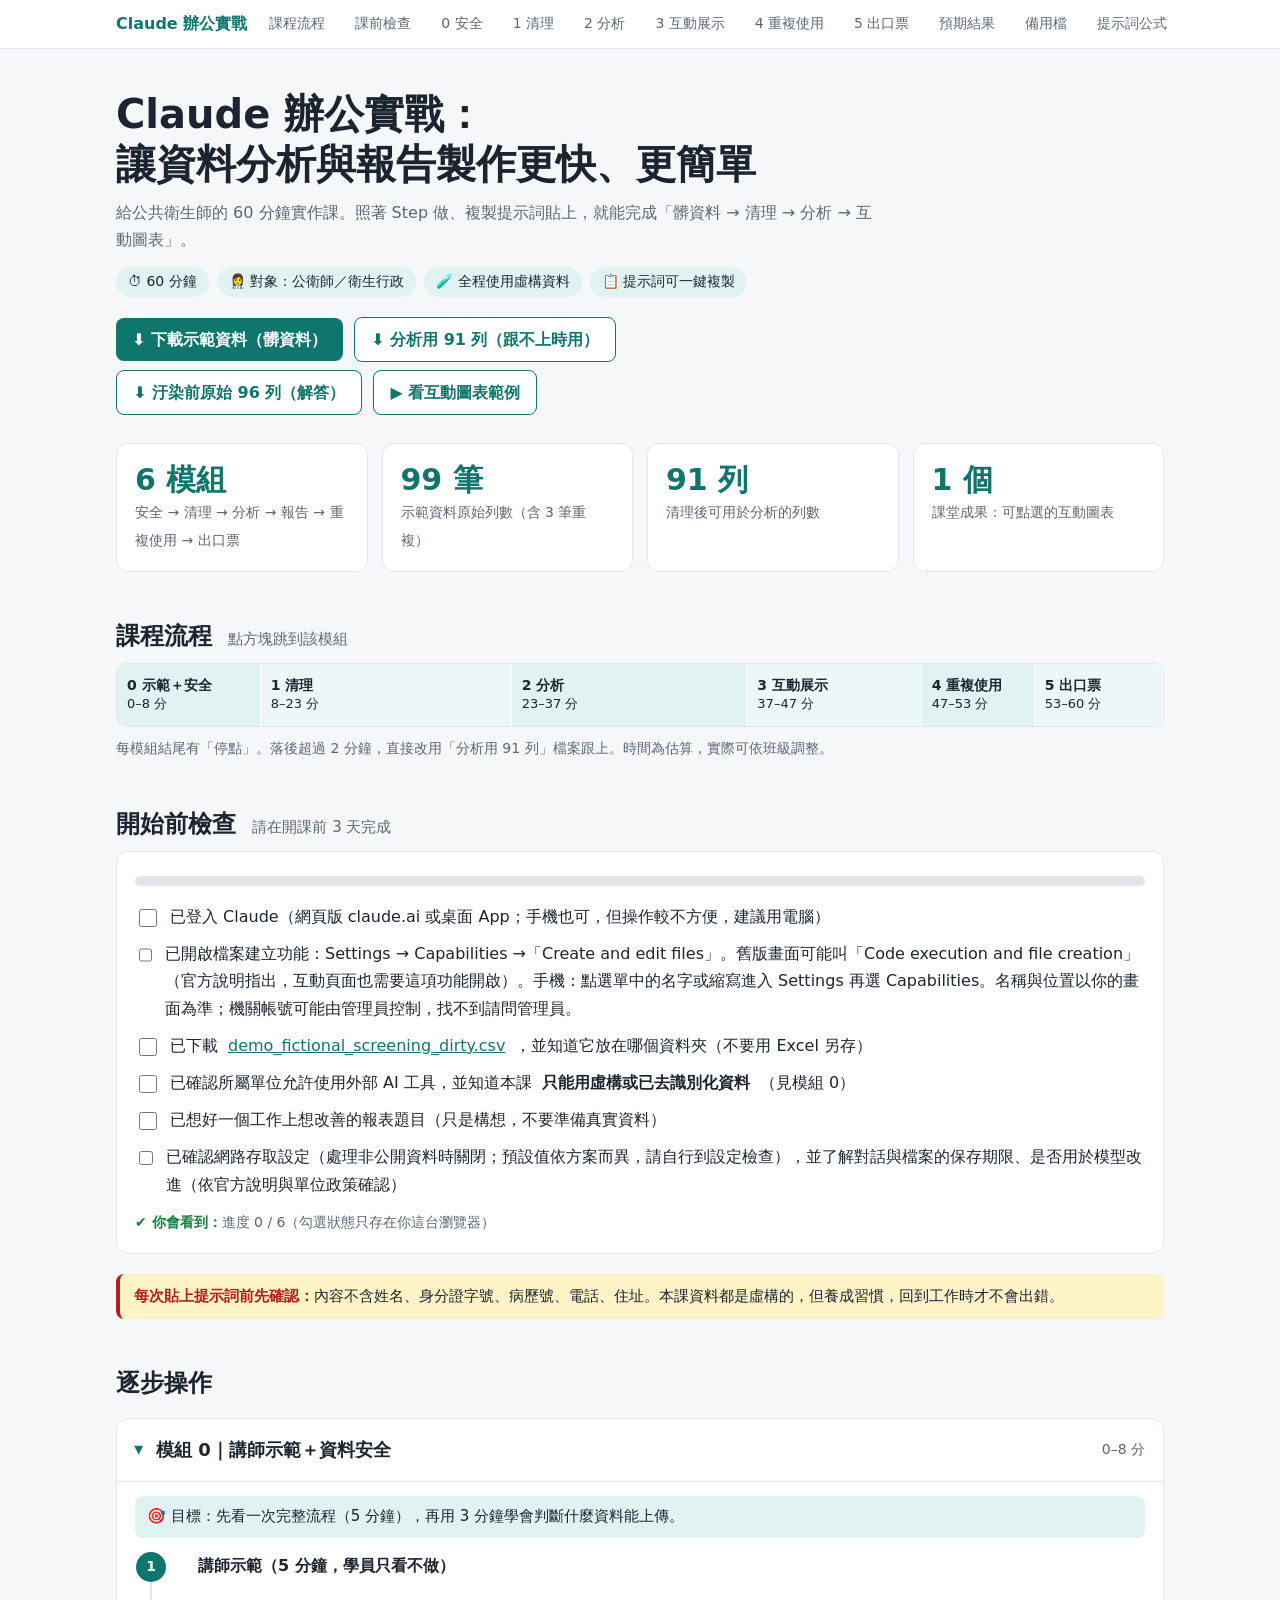
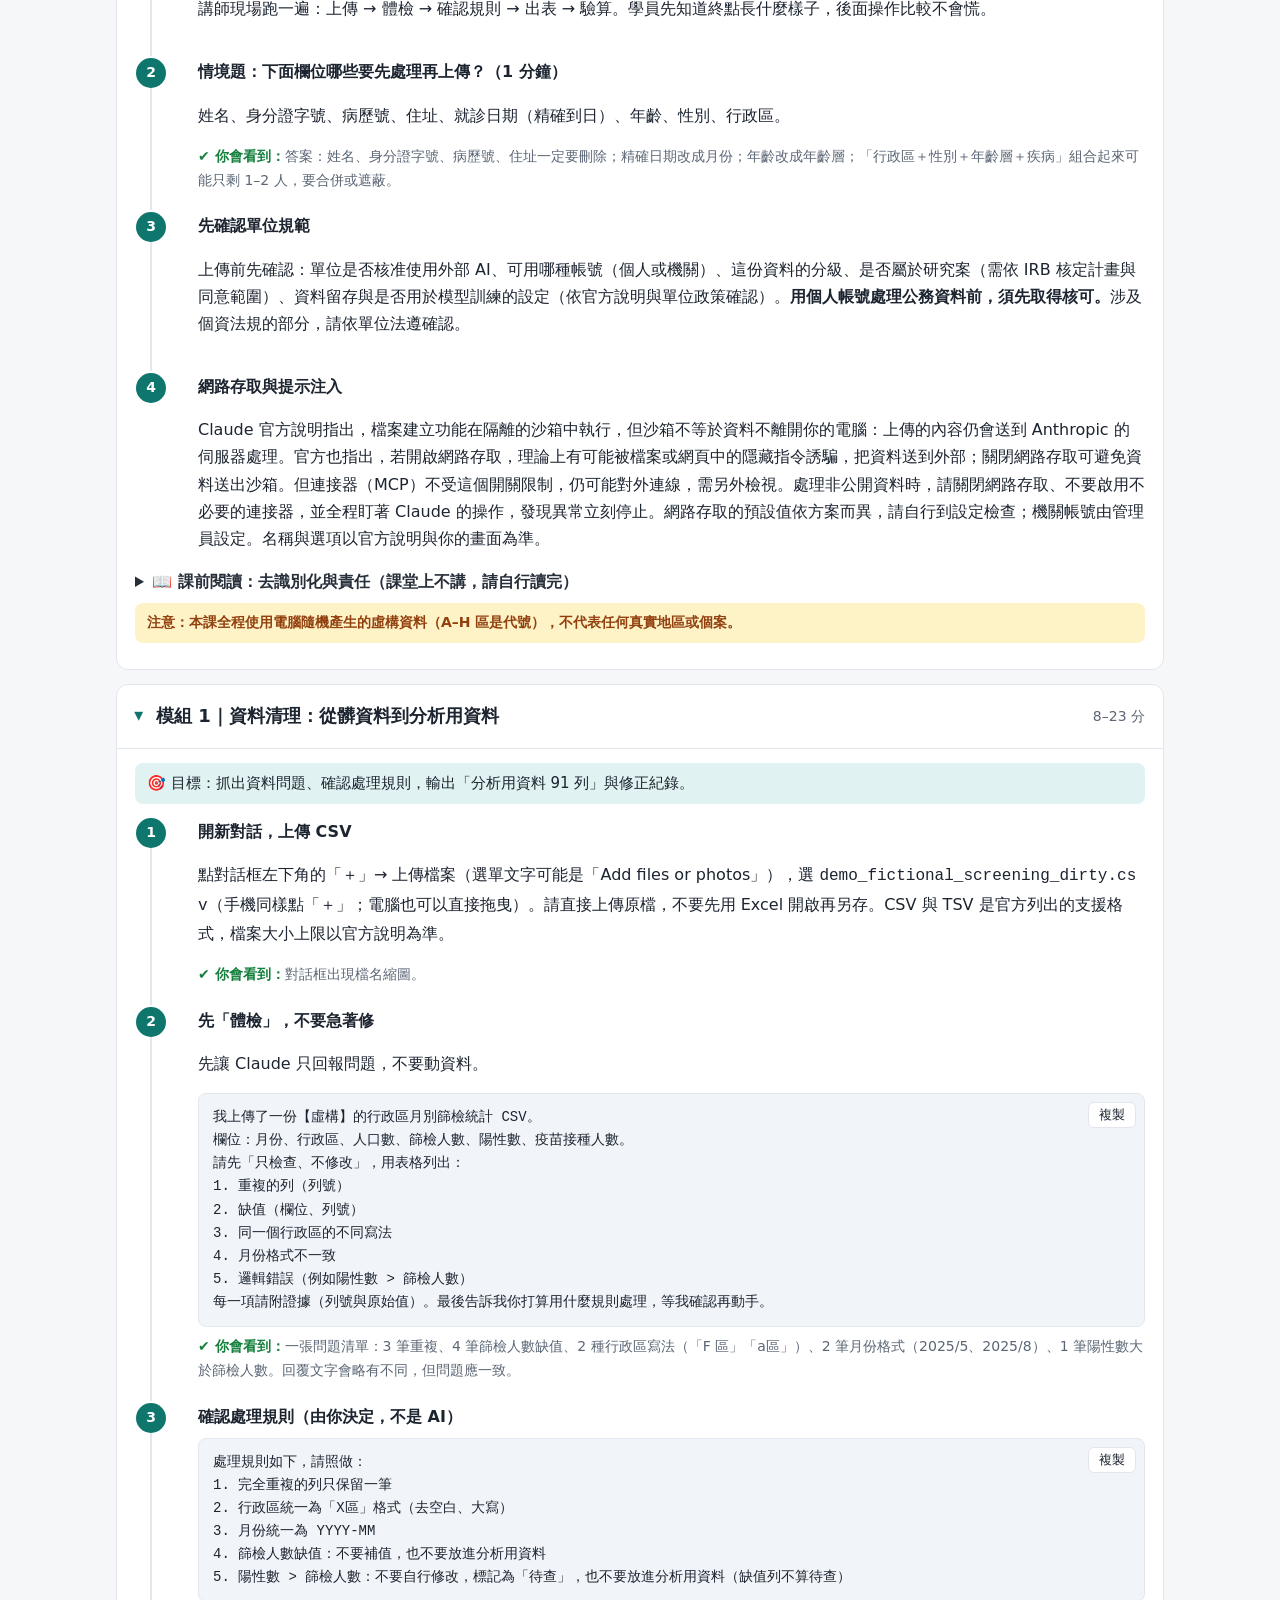
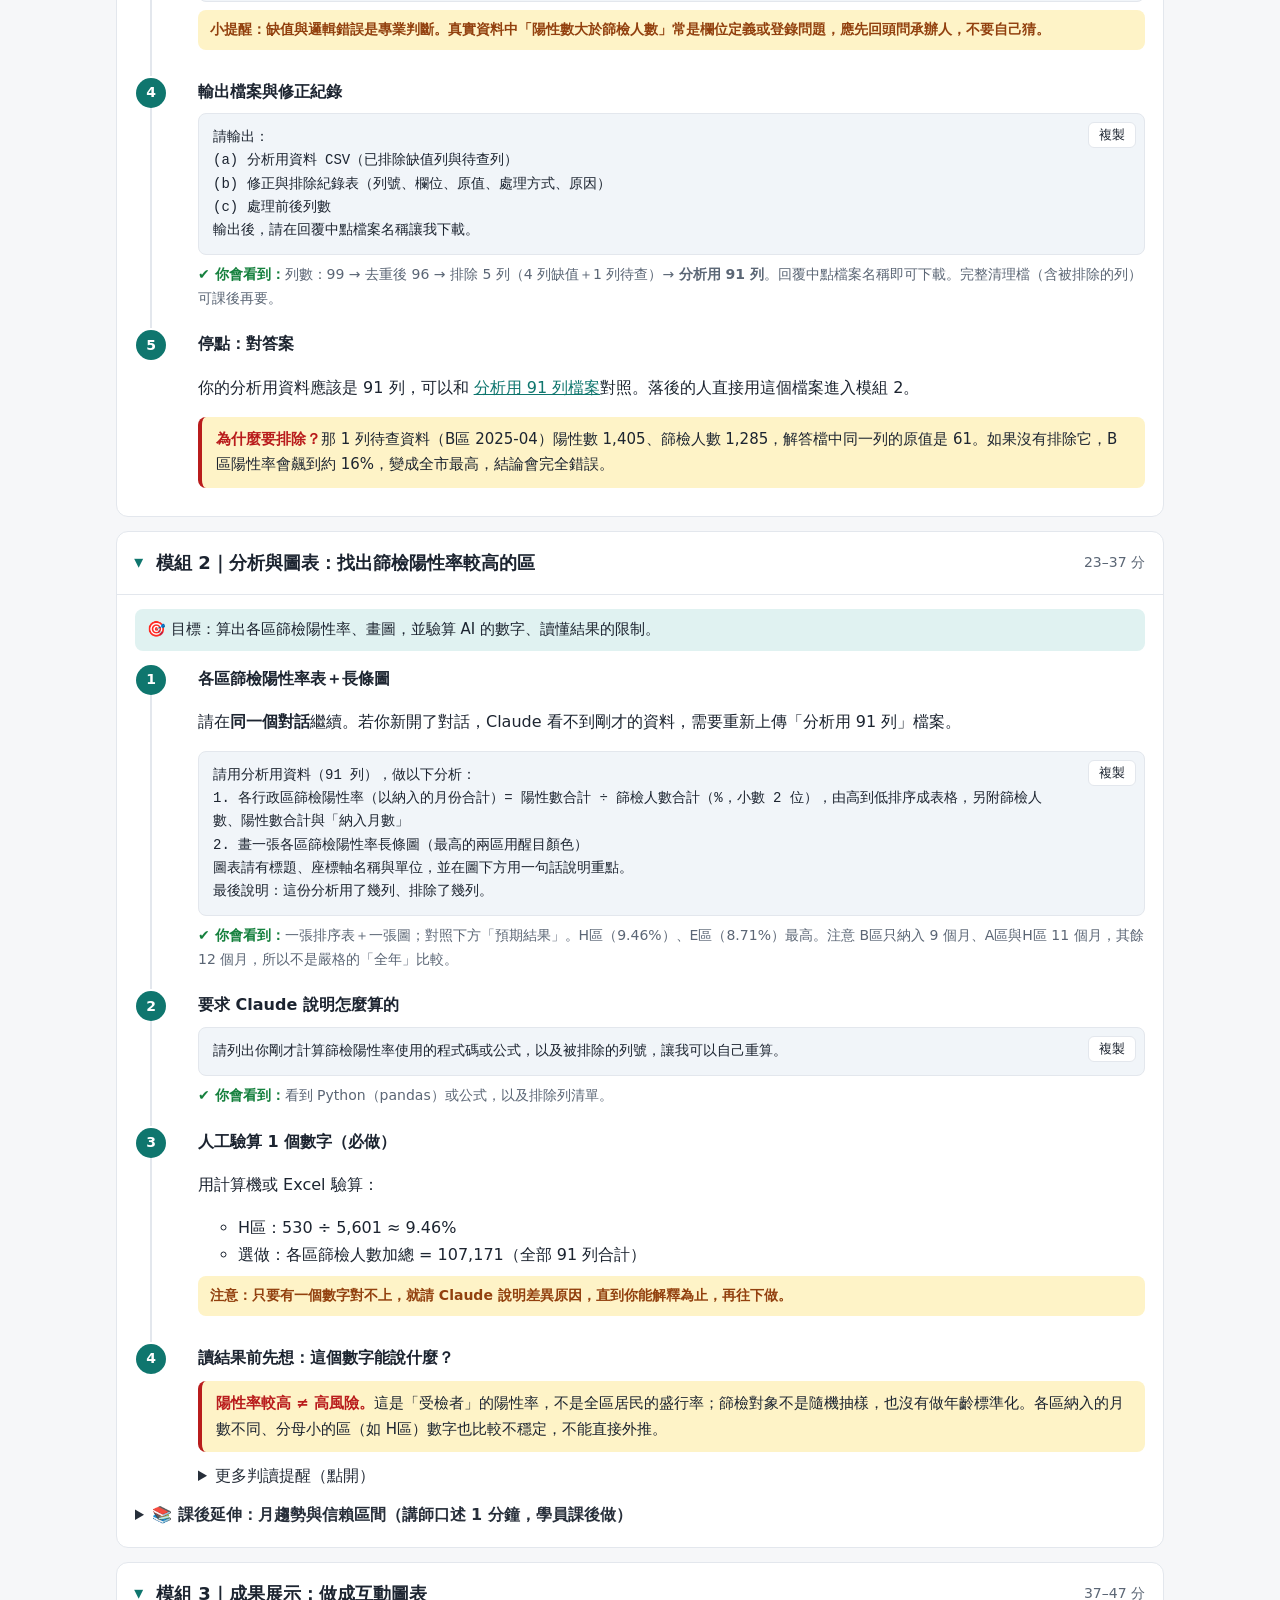
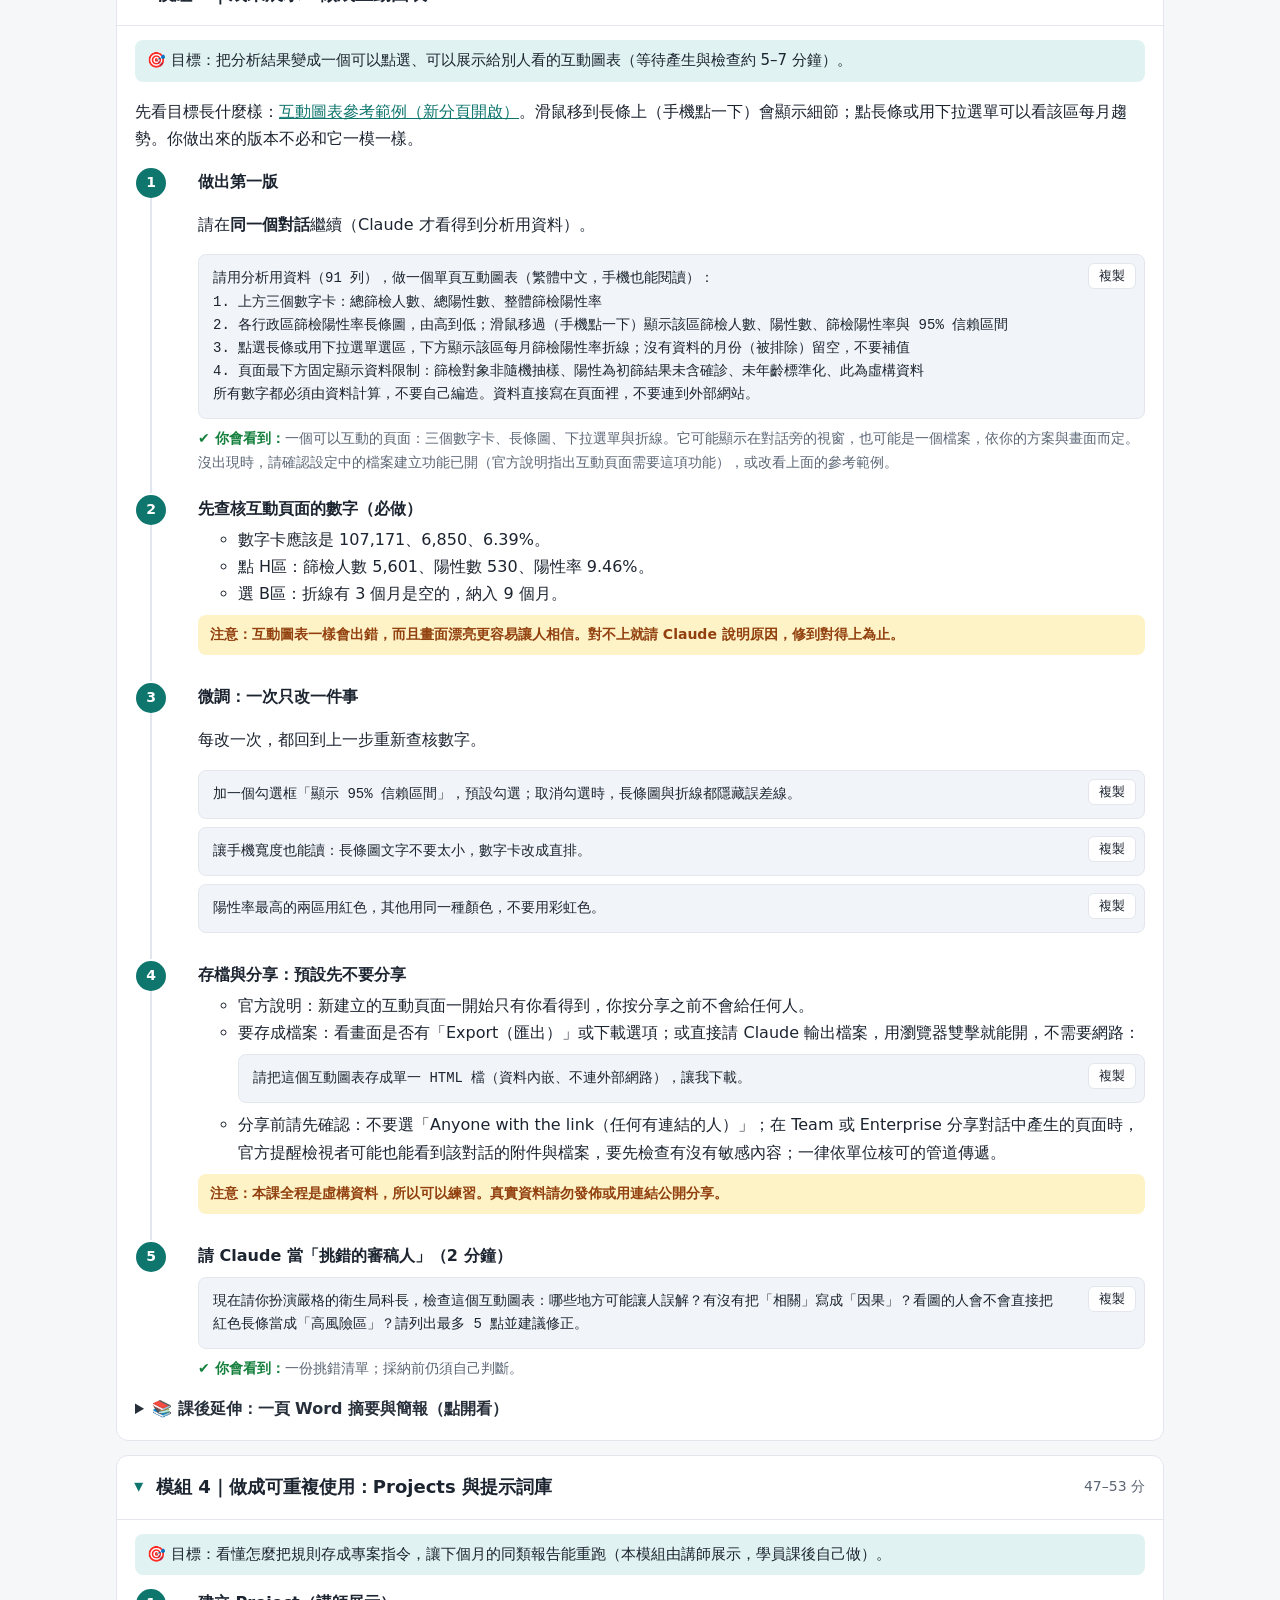
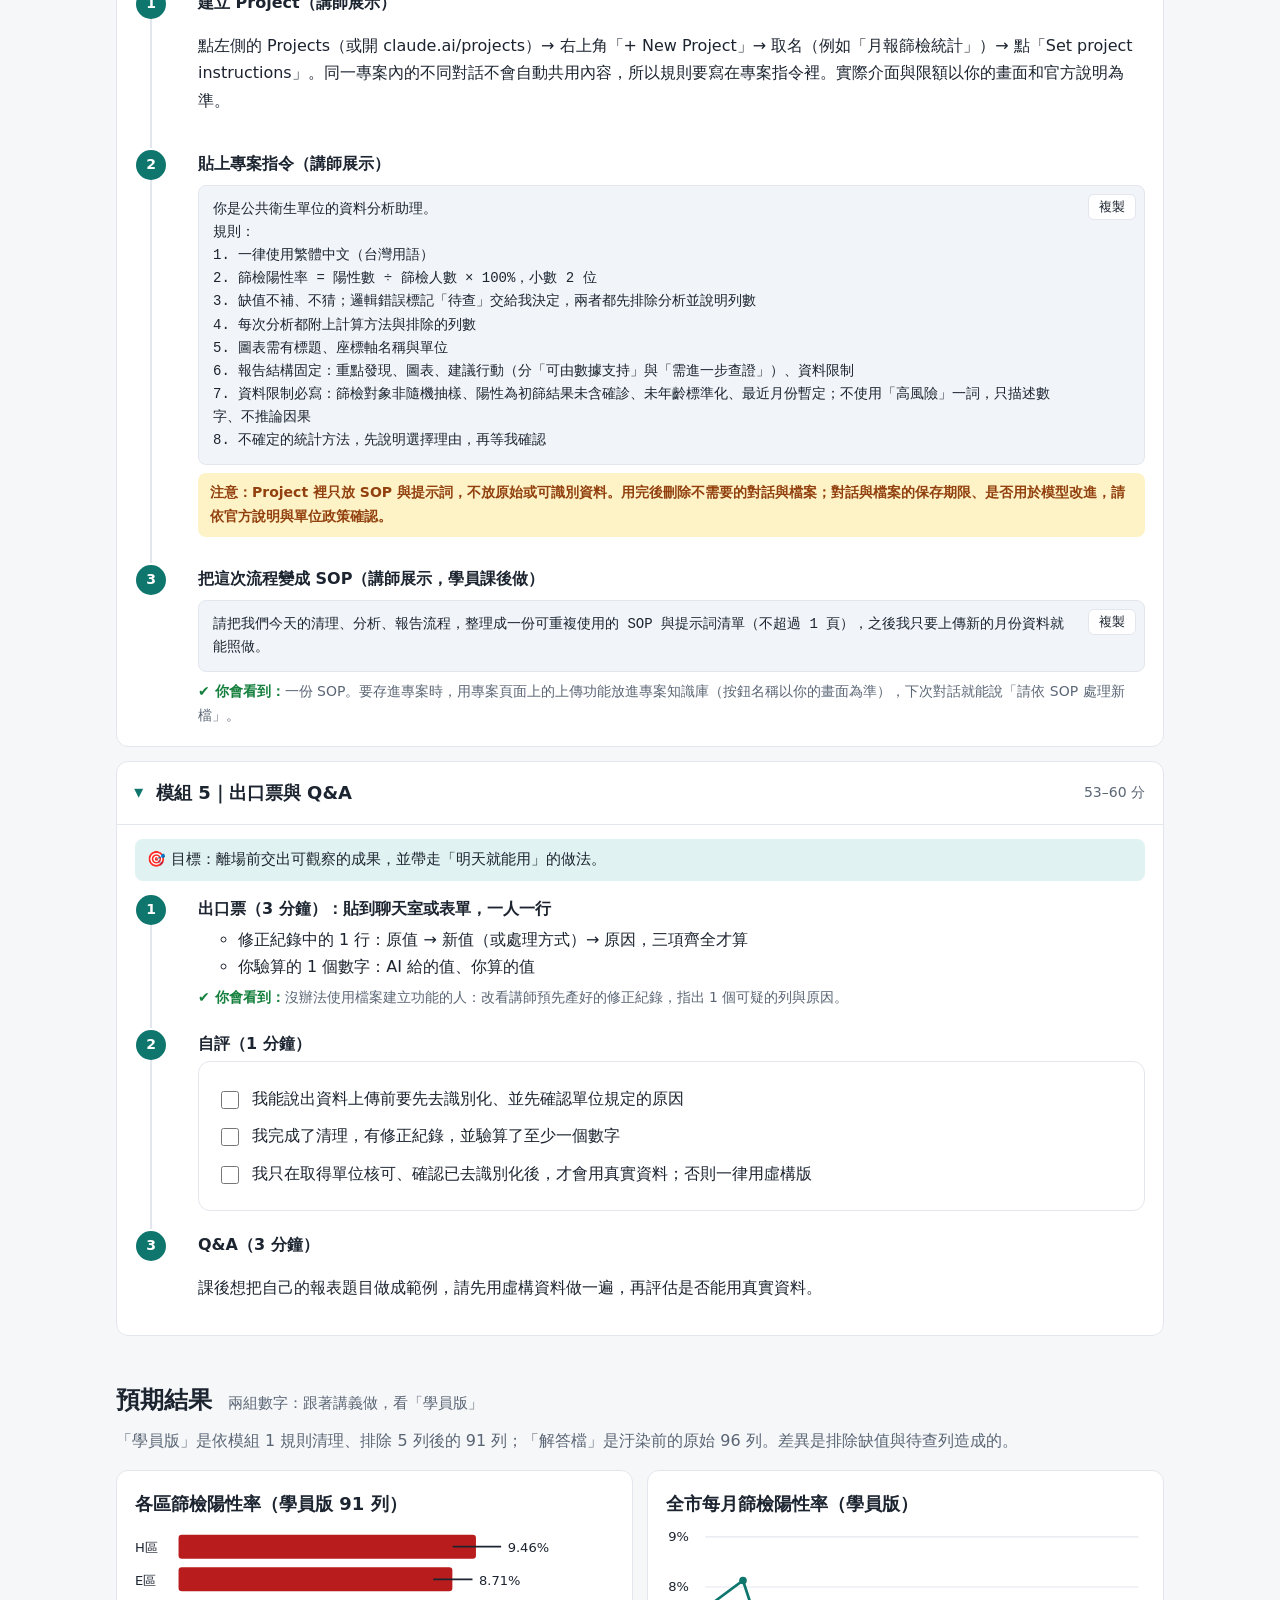
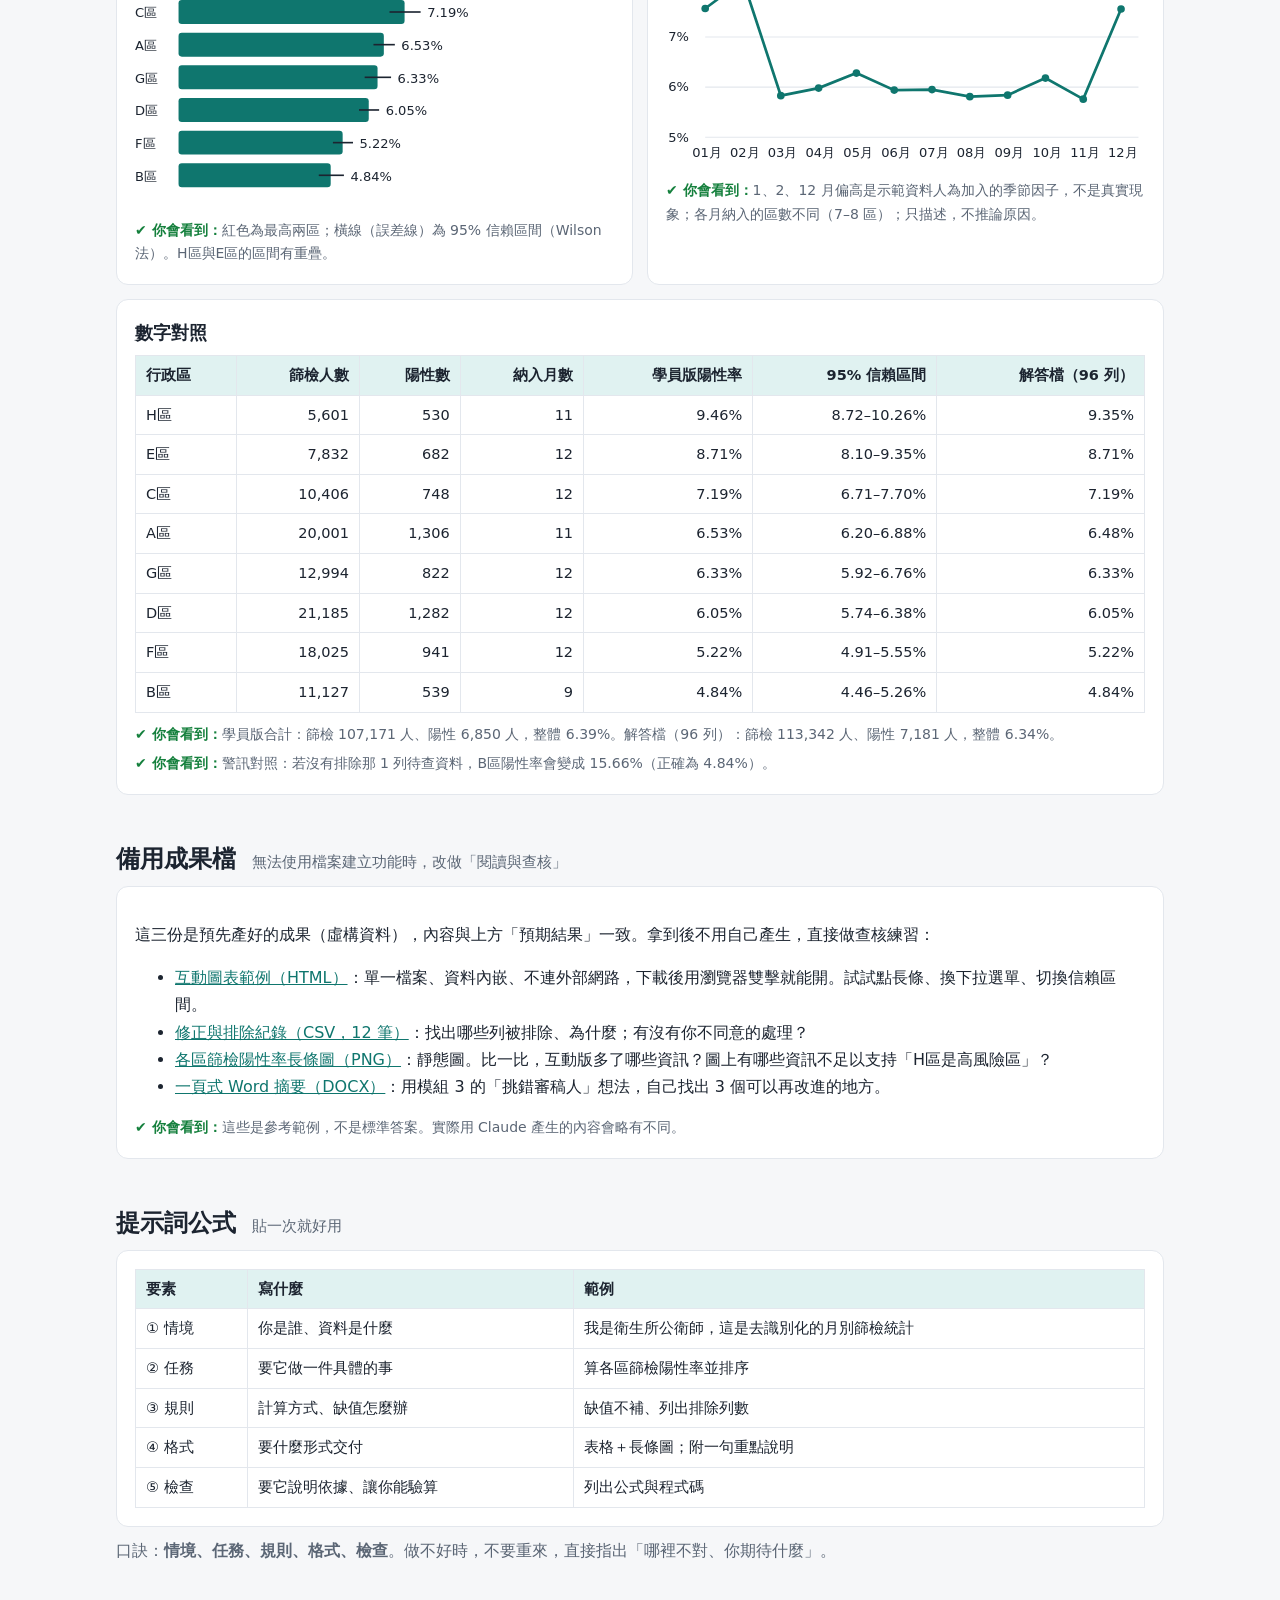
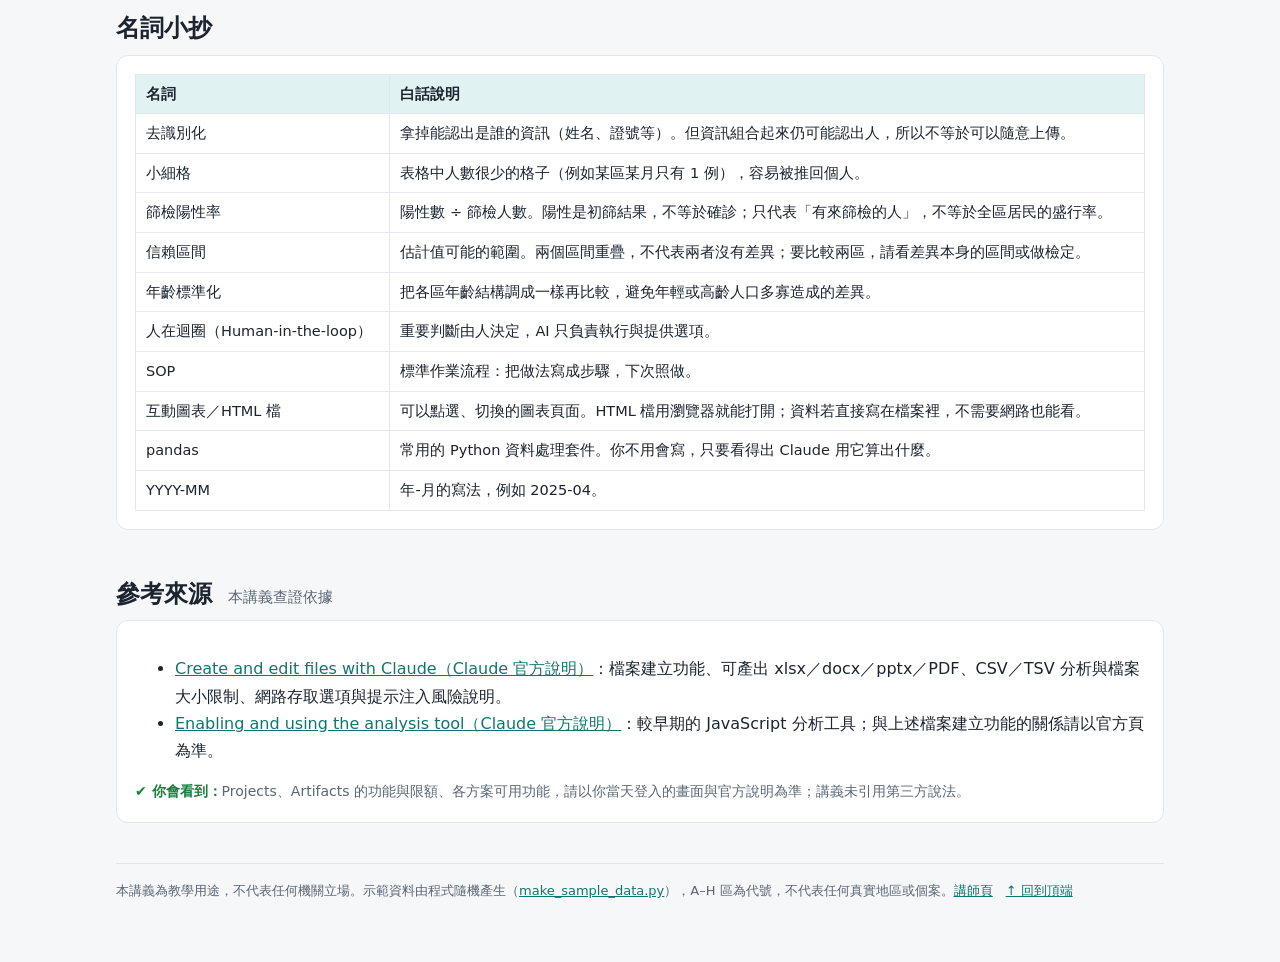
==== docs/index.html @ 556874a9 "Make interactive chart the main deliverable of module 3; add reference interactive demo - Module 3 n" ====
<!doctype html>
<html lang="zh-Hant">
<head>
<meta charset="utf-8">
<meta name="viewport" content="width=device-width,initial-scale=1">
<title>Claude 辦公實戰｜公衛師講義 Dashboard</title>
<meta name="description" content="60 分鐘課程：用 Claude 清理資料、分析、做圖表與報告。Step by step 講義，附虛構示範資料與可複製提示詞。">
<link rel="stylesheet" href="assets/style.css">
</head>
<body>
<header class="top" id="top"><div class="top-in">
<b>Claude 辦公實戰</b>
<a href="#plan">課程流程</a><a href="#precheck">課前檢查</a><a href="#m0">0 安全</a><a href="#m1">1 清理</a><a href="#m2">2 分析</a><a href="#m3">3 互動展示</a><a class="opt" href="#m4">4 重複使用</a><a href="#m5">5 出口票</a><a href="#expect">預期結果</a><a class="opt" href="#backup">備用檔</a><a class="opt" href="#recipe">提示詞公式</a><a class="opt" href="#glossary">名詞小抄</a><a href="instructor.html">講師頁</a>
</div></header>

<main>
<section class="hero">
<h1>Claude 辦公實戰：<br>讓資料分析與報告製作更快、更簡單</h1>
<p>給公共衛生師的 60 分鐘實作課。照著 Step 做、複製提示詞貼上，就能完成「髒資料 → 清理 → 分析 → 互動圖表」。</p>
<div class="chips"><span class="chip">⏱ 60 分鐘</span><span class="chip">👩‍⚕️ 對象：公衛師／衛生行政</span><span class="chip">🧪 全程使用虛構資料</span><span class="chip">📋 提示詞可一鍵複製</span></div>
<p style="margin-top:16px">
<a class="btn" href="sample-data/demo_fictional_screening_dirty.csv" download>⬇ 下載示範資料（髒資料）</a>
<a class="btn alt" href="sample-data/demo_fictional_screening_analysis_91rows.csv" download>⬇ 分析用 91 列（跟不上時用）</a>
<a class="btn alt" href="sample-data/demo_fictional_screening_clean_96rows.csv" download>⬇ 汙染前原始 96 列（解答）</a>
<a class="btn alt" href="prebuilt/demo_fictional_interactive_dashboard.html" target="_blank" rel="noopener">▶ 看互動圖表範例</a>
</p>
</section>

<section class="grid g4" aria-label="課程重點數字">
<div class="card stat"><b>6 模組</b><span>安全 → 清理 → 分析 → 報告 → 重複使用 → 出口票</span></div>
<div class="card stat"><b id="s-rows">99 筆</b><span>示範資料原始列數（含 3 筆重複）</span></div>
<div class="card stat"><b id="s-ana">91 列</b><span>清理後可用於分析的列數</span></div>
<div class="card stat"><b>1 個</b><span>課堂成果：可點選的互動圖表</span></div>
</section>

<h2 id="plan">課程流程 <small>點方塊跳到該模組</small></h2>
<div class="tl" id="timeline"></div>
<p class="lead" style="margin-top:10px;font-size:14px">每模組結尾有「停點」。落後超過 2 分鐘，直接改用「分析用 91 列」檔案跟上。時間為估算，實際可依班級調整。</p>

<h2 id="pre">開始前檢查 <small>請在開課前 3 天完成</small></h2>
<div class="card ck" id="precheck">
<div class="prog"><i id="pbar"></i></div>
<label><input type="checkbox" data-k="p1"> 已登入 Claude（網頁版 claude.ai 或桌面 App；手機也可，但操作較不方便，建議用電腦）</label>
<label><input type="checkbox" data-k="p2"> 已開啟檔案建立功能：Settings → Capabilities →「Create and edit files」。舊版畫面可能叫「Code execution and file creation」（官方說明指出，互動頁面也需要這項功能開啟）。手機：點選單中的名字或縮寫進入 Settings 再選 Capabilities。名稱與位置以你的畫面為準；機關帳號可能由管理員控制，找不到請問管理員。</label>
<label><input type="checkbox" data-k="p3"> 已下載 <a href="sample-data/demo_fictional_screening_dirty.csv" download>demo_fictional_screening_dirty.csv</a>，並知道它放在哪個資料夾（不要用 Excel 另存）</label>
<label><input type="checkbox" data-k="p4"> 已確認所屬單位允許使用外部 AI 工具，並知道本課<strong>只能用虛構或已去識別化資料</strong>（見模組 0）</label>
<label><input type="checkbox" data-k="p5"> 已想好一個工作上想改善的報表題目（只是構想，不要準備真實資料）</label>
<label><input type="checkbox" data-k="p6"> 已確認網路存取設定（處理非公開資料時關閉；預設值依方案而異，請自行到設定檢查），並了解對話與檔案的保存期限、是否用於模型改進（依官方說明與單位政策確認）</label>
<p class="see" style="margin-top:8px" id="pmsg">進度 0 / 6（勾選狀態只存在你這台瀏覽器）</p>
</div>

<div class="warnbox" style="margin-top:20px"><b>每次貼上提示詞前先確認：</b>內容不含姓名、身分證字號、病歷號、電話、住址。本課資料都是虛構的，但養成習慣，回到工作時才不會出錯。</div>

<h2>逐步操作</h2>

<!-- M0 -->
<details class="mod" id="m0" open>
<summary>模組 0｜講師示範＋資料安全 <span class="time">0–8 分</span></summary>
<div class="mod-body">
<div class="goal">🎯 目標：先看一次完整流程（5 分鐘），再用 3 分鐘學會判斷什麼資料能上傳。</div>
<ol class="steps">
<li><h4>講師示範（5 分鐘，學員只看不做）</h4>
<p>講師現場跑一遍：上傳 → 體檢 → 確認規則 → 出表 → 驗算。學員先知道終點長什麼樣子，後面操作比較不會慌。</p></li>
<li><h4>情境題：下面欄位哪些要先處理再上傳？（1 分鐘）</h4>
<p>姓名、身分證字號、病歷號、住址、就診日期（精確到日）、年齡、性別、行政區。</p>
<p class="see">答案：姓名、身分證字號、病歷號、住址一定要刪除；精確日期改成月份；年齡改成年齡層；「行政區＋性別＋年齡層＋疾病」組合起來可能只剩 1–2 人，要合併或遮蔽。</p></li>
<li><h4>先確認單位規範</h4>
<p>上傳前先確認：單位是否核准使用外部 AI、可用哪種帳號（個人或機關）、這份資料的分級、是否屬於研究案（需依 IRB 核定計畫與同意範圍）、資料留存與是否用於模型訓練的設定（依官方說明與單位政策確認）。<b>用個人帳號處理公務資料前，須先取得核可。</b>涉及個資法規的部分，請依單位法遵確認。</p></li>
<li><h4>網路存取與提示注入</h4>
<p>Claude 官方說明指出，檔案建立功能在隔離的沙箱中執行，但沙箱不等於資料不離開你的電腦：上傳的內容仍會送到 Anthropic 的伺服器處理。官方也指出，若開啟網路存取，理論上有可能被檔案或網頁中的隱藏指令誘騙，把資料送到外部；關閉網路存取可避免資料送出沙箱。但連接器（MCP）不受這個開關限制，仍可能對外連線，需另外檢視。處理非公開資料時，請關閉網路存取、不要啟用不必要的連接器，並全程盯著 Claude 的操作，發現異常立刻停止。網路存取的預設值依方案而異，請自行到設定檢查；機關帳號由管理員設定。名稱與選項以官方說明與你的畫面為準。</p></li>
</ol>
<details class="later" style="margin-top:12px">
<summary style="cursor:pointer;font-weight:700">📖 課前閱讀：去識別化與責任（課堂上不講，請自行讀完）</summary>
<div class="card" style="margin-top:8px">
<p><b>去識別化不等於可以隨便上傳。</b>檢查每個格子的人數：人數很少（例如少於 5 人，門檻請依單位規定）的格子要合併或遮蔽。避免同時保留細地區、精確日期、年齡與性別。合併或遮蔽後，也要檢查總計與其他表格能不能反推出被遮蔽的數字。去識別化後仍可能被重新辨識，所以是否可以上傳，仍須經單位同意。</p>
<p><b>AI 的輸出要人工查核，責任在署名者。</b>數字、公式、結論都要抽查。對外報告是否要揭露 AI 輔助，依單位規定；建議保留清理紀錄與提示詞，方便日後稽核。</p>
</div>
</details>
<div class="note">注意：本課全程使用電腦隨機產生的虛構資料（A–H 區是代號），不代表任何真實地區或個案。</div>
</div>
</details>

<!-- M1 -->
<details class="mod" id="m1" open>
<summary>模組 1｜資料清理：從髒資料到分析用資料 <span class="time">8–23 分</span></summary>
<div class="mod-body">
<div class="goal">🎯 目標：抓出資料問題、確認處理規則，輸出「分析用資料 91 列」與修正紀錄。</div>
<ol class="steps">
<li><h4>開新對話，上傳 CSV</h4>
<p>點對話框左下角的「＋」→ 上傳檔案（選單文字可能是「Add files or photos」），選 <code>demo_fictional_screening_dirty.csv</code>（手機同樣點「＋」；電腦也可以直接拖曳）。請直接上傳原檔，不要先用 Excel 開啟再另存。CSV 與 TSV 是官方列出的支援格式，檔案大小上限以官方說明為準。</p>
<p class="see">對話框出現檔名縮圖。</p></li>
<li><h4>先「體檢」，不要急著修</h4>
<p>先讓 Claude 只回報問題，不要動資料。</p>
<div class="prompt" data-copy>我上傳了一份【虛構】的行政區月別篩檢統計 CSV。
欄位：月份、行政區、人口數、篩檢人數、陽性數、疫苗接種人數。
請先「只檢查、不修改」，用表格列出：
1. 重複的列（列號）
2. 缺值（欄位、列號）
3. 同一個行政區的不同寫法
4. 月份格式不一致
5. 邏輯錯誤（例如陽性數 > 篩檢人數）
每一項請附證據（列號與原始值）。最後告訴我你打算用什麼規則處理，等我確認再動手。</div>
<p class="see">一張問題清單：3 筆重複、4 筆篩檢人數缺值、2 種行政區寫法（「F 區」「a區」）、2 筆月份格式（2025/5、2025/8）、1 筆陽性數大於篩檢人數。回覆文字會略有不同，但問題應一致。</p></li>
<li><h4>確認處理規則（由你決定，不是 AI）</h4>
<div class="prompt" data-copy>處理規則如下，請照做：
1. 完全重複的列只保留一筆
2. 行政區統一為「X區」格式（去空白、大寫）
3. 月份統一為 YYYY-MM
4. 篩檢人數缺值：不要補值，也不要放進分析用資料
5. 陽性數 > 篩檢人數：不要自行修改，標記為「待查」，也不要放進分析用資料（缺值列不算待查）</div>
<div class="note">小提醒：缺值與邏輯錯誤是專業判斷。真實資料中「陽性數大於篩檢人數」常是欄位定義或登錄問題，應先回頭問承辦人，不要自己猜。</div></li>
<li><h4>輸出檔案與修正紀錄</h4>
<div class="prompt" data-copy>請輸出：
(a) 分析用資料 CSV（已排除缺值列與待查列）
(b) 修正與排除紀錄表（列號、欄位、原值、處理方式、原因）
(c) 處理前後列數
輸出後，請在回覆中點檔案名稱讓我下載。</div>
<p class="see">列數：99 → 去重後 96 → 排除 5 列（4 列缺值＋1 列待查）→ <b>分析用 91 列</b>。回覆中點檔案名稱即可下載。完整清理檔（含被排除的列）可課後再要。</p></li>
<li><h4>停點：對答案</h4>
<p>你的分析用資料應該是 91 列，可以和 <a href="sample-data/demo_fictional_screening_analysis_91rows.csv" download>分析用 91 列檔案</a>對照。落後的人直接用這個檔案進入模組 2。</p>
<div class="warnbox"><b>為什麼要排除？</b>那 1 列待查資料（B區 2025-04）陽性數 1,405、篩檢人數 1,285，解答檔中同一列的原值是 61。如果沒有排除它，B區陽性率會飆到約 16%，變成全市最高，結論會完全錯誤。</div></li>
</ol>
</div>
</details>

<!-- M2 -->
<details class="mod" id="m2" open>
<summary>模組 2｜分析與圖表：找出篩檢陽性率較高的區 <span class="time">23–37 分</span></summary>
<div class="mod-body">
<div class="goal">🎯 目標：算出各區篩檢陽性率、畫圖，並驗算 AI 的數字、讀懂結果的限制。</div>
<ol class="steps">
<li><h4>各區篩檢陽性率表＋長條圖</h4>
<p>請在<b>同一個對話</b>繼續。若你新開了對話，Claude 看不到剛才的資料，需要重新上傳「分析用 91 列」檔案。</p>
<div class="prompt" data-copy>請用分析用資料（91 列），做以下分析：
1. 各行政區篩檢陽性率（以納入的月份合計）= 陽性數合計 ÷ 篩檢人數合計（%，小數 2 位），由高到低排序成表格，另附篩檢人數、陽性數合計與「納入月數」
2. 畫一張各區篩檢陽性率長條圖（最高的兩區用醒目顏色）
圖表請有標題、座標軸名稱與單位，並在圖下方用一句話說明重點。
最後說明：這份分析用了幾列、排除了幾列。</div>
<p class="see">一張排序表＋一張圖；對照下方「預期結果」。H區（9.46%）、E區（8.71%）最高。注意 B區只納入 9 個月、A區與H區 11 個月，其餘 12 個月，所以不是嚴格的「全年」比較。</p></li>
<li><h4>要求 Claude 說明怎麼算的</h4>
<div class="prompt" data-copy>請列出你剛才計算篩檢陽性率使用的程式碼或公式，以及被排除的列號，讓我可以自己重算。</div>
<p class="see">看到 Python（pandas）或公式，以及排除列清單。</p></li>
<li><h4>人工驗算 1 個數字（必做）</h4>
<p>用計算機或 Excel 驗算：</p>
<ul>
<li>H區：530 ÷ 5,601 ≈ 9.46%</li>
<li>選做：各區篩檢人數加總 = 107,171（全部 91 列合計）</li>
</ul>
<div class="note">注意：只要有一個數字對不上，就請 Claude 說明差異原因，直到你能解釋為止，再往下做。</div></li>
<li><h4>讀結果前先想：這個數字能說什麼？</h4>
<div class="warnbox">
<b>陽性率較高 ≠ 高風險。</b>這是「受檢者」的陽性率，不是全區居民的盛行率；篩檢對象不是隨機抽樣，也沒有做年齡標準化。各區納入的月數不同、分母小的區（如 H區）數字也比較不穩定，不能直接外推。
</div>
<details class="later"><summary style="cursor:pointer">更多判讀提醒（點開）</summary>
<ul>
<li>陽性是初篩結果，不等於確診；本資料沒有複檢或確診資訊。</li>
<li>最近 1–2 個月在實務上可能因通報延遲而偏低，要標示「暫定」並註明資料截止日（示範資料沒有模擬這個現象）。</li>
<li>報告建議資源配置時，請「率」和「絕對數」一起呈現。</li>
</ul></details></li>
</ol>
<details class="later" style="margin-top:12px">
<summary style="cursor:pointer;font-weight:700">📚 課後延伸：月趨勢與信賴區間（講師口述 1 分鐘，學員課後做）</summary>
<div class="card" style="margin-top:8px">
<div class="prompt" data-copy>請畫全市每月篩檢陽性率折線圖，並為各區篩檢陽性率加上 95% 信賴區間（請說明你用的方法）。
請注意：單月分母較小、各月納入的區數也不同，波動可能很大，請在圖上標示，不要把小波動寫成「上升」或「下降」。
只描述數字，不要推論原因。</div>
<p class="see">方法名稱與假設都有說明。若方法你不熟，追問「為什麼選這個方法」並查證；<b>查方法時只輸入方法名稱，不要把資料貼到網頁搜尋。</b></p>
<p>怎麼讀信賴區間：兩個區間重疊，並不代表兩者沒有差異；要比較兩區，請看「差異本身」的區間或做檢定。例如 H區與E區的區間有重疊，這份資料的雙比例檢定 p≈0.13，無法確認 H區高於 E區。信賴區間只反映抽樣誤差，不含篩檢對象的選擇偏差，且本課為簡化算法（沒有考慮月別群聚）。</p>
<p class="see">1、2、12 月偏高是示範資料中人為加入的季節因子，用來讓圖表有變化，不是真實現象。</p>
</div>
</details>
</div>
</details>

<!-- M3 -->
<details class="mod" id="m3" open>
<summary>模組 3｜成果展示：做成互動圖表 <span class="time">37–47 分</span></summary>
<div class="mod-body">
<div class="goal">🎯 目標：把分析結果變成一個可以點選、可以展示給別人看的互動圖表（等待產生與檢查約 5–7 分鐘）。</div>
<p>先看目標長什麼樣：<a href="prebuilt/demo_fictional_interactive_dashboard.html" target="_blank" rel="noopener">互動圖表參考範例（新分頁開啟）</a>。滑鼠移到長條上（手機點一下）會顯示細節；點長條或用下拉選單可以看該區每月趨勢。你做出來的版本不必和它一模一樣。</p>
<ol class="steps">
<li><h4>做出第一版</h4>
<p>請在<b>同一個對話</b>繼續（Claude 才看得到分析用資料）。</p>
<div class="prompt" data-copy>請用分析用資料（91 列），做一個單頁互動圖表（繁體中文，手機也能閱讀）：
1. 上方三個數字卡：總篩檢人數、總陽性數、整體篩檢陽性率
2. 各行政區篩檢陽性率長條圖，由高到低；滑鼠移過（手機點一下）顯示該區篩檢人數、陽性數、篩檢陽性率與 95% 信賴區間
3. 點選長條或用下拉選單選區，下方顯示該區每月篩檢陽性率折線；沒有資料的月份（被排除）留空，不要補值
4. 頁面最下方固定顯示資料限制：篩檢對象非隨機抽樣、陽性為初篩結果未含確診、未年齡標準化、此為虛構資料
所有數字都必須由資料計算，不要自己編造。資料直接寫在頁面裡，不要連到外部網站。</div>
<p class="see">一個可以互動的頁面：三個數字卡、長條圖、下拉選單與折線。它可能顯示在對話旁的視窗，也可能是一個檔案，依你的方案與畫面而定。沒出現時，請確認設定中的檔案建立功能已開（官方說明指出互動頁面需要這項功能），或改看上面的參考範例。</p></li>
<li><h4>先查核互動頁面的數字（必做）</h4>
<ul>
<li>數字卡應該是 107,171、6,850、6.39%。</li>
<li>點 H區：篩檢人數 5,601、陽性數 530、陽性率 9.46%。</li>
<li>選 B區：折線有 3 個月是空的，納入 9 個月。</li>
</ul>
<div class="note">注意：互動圖表一樣會出錯，而且畫面漂亮更容易讓人相信。對不上就請 Claude 說明原因，修到對得上為止。</div></li>
<li><h4>微調：一次只改一件事</h4>
<p>每改一次，都回到上一步重新查核數字。</p>
<div class="prompt" data-copy>加一個勾選框「顯示 95% 信賴區間」，預設勾選；取消勾選時，長條圖與折線都隱藏誤差線。</div>
<div class="prompt" data-copy>讓手機寬度也能讀：長條圖文字不要太小，數字卡改成直排。</div>
<div class="prompt" data-copy>陽性率最高的兩區用紅色，其他用同一種顏色，不要用彩虹色。</div></li>
<li><h4>存檔與分享：預設先不要分享</h4>
<ul>
<li>官方說明：新建立的互動頁面一開始只有你看得到，你按分享之前不會給任何人。</li>
<li>要存成檔案：看畫面是否有「Export（匯出）」或下載選項；或直接請 Claude 輸出檔案，用瀏覽器雙擊就能開，不需要網路：
<div class="prompt" data-copy>請把這個互動圖表存成單一 HTML 檔（資料內嵌、不連外部網路），讓我下載。</div></li>
<li>分享前請先確認：不要選「Anyone with the link（任何有連結的人）」；在 Team 或 Enterprise 分享對話中產生的頁面時，官方提醒檢視者可能也能看到該對話的附件與檔案，要先檢查有沒有敏感內容；一律依單位核可的管道傳遞。</li>
</ul>
<div class="note">注意：本課全程是虛構資料，所以可以練習。真實資料請勿發佈或用連結公開分享。</div></li>
<li><h4>請 Claude 當「挑錯的審稿人」（2 分鐘）</h4>
<div class="prompt" data-copy>現在請你扮演嚴格的衛生局科長，檢查這個互動圖表：哪些地方可能讓人誤解？有沒有把「相關」寫成「因果」？看圖的人會不會直接把紅色長條當成「高風險區」？請列出最多 5 點並建議修正。</div>
<p class="see">一份挑錯清單；採納前仍須自己判斷。</p></li>
</ol>
<details class="later" style="margin-top:14px">
<summary style="cursor:pointer;font-weight:700">📚 課後延伸：一頁 Word 摘要與簡報（點開看）</summary>
<div class="card" style="margin-top:8px">
<p><b>一頁式 Word 摘要（給主管）</b>　預先產好的範例見<a href="#backup">備用成果檔</a>。</p>
<div class="prompt" data-copy>請根據以上分析，產出一份 1 頁的 Word 報告「2025 年度篩檢成果摘要（虛構資料）」，結構：
0. 首行註明：篩檢項目＝虛構的成人健康篩檢、篩檢對象＝30 歲以上成人、資料期間＝2025 年 1–12 月、資料截止日＝2026-01-31、資料來源＝示範資料（虛構）
1. 重點發現（3 點，每點 1 句，含數字）
2. 各區篩檢陽性率圖表
3. 建議行動，分兩類：「可由數據支持」（只限持續監測、補查待查資料）與「需進一步查證」（例如資源配置）
4. 資料限制（必寫：排除了幾列；各區納入月數不同；篩檢對象非隨機抽樣、陽性率不等於盛行率；陽性為初篩結果、未含確診；未做年齡標準化；實務上最近月份可能因通報延遲偏低；為虛構資料）
語氣：給衛生局長官，精簡、不用艱深統計術語。不要使用「高風險」這個詞，改用「篩檢陽性率較高」。</div>
<p><b>簡報（給會議）</b></p>
<div class="prompt" data-copy>把重點做成 5 頁 PowerPoint：封面、整體概況、篩檢陽性率較高的區域、月趨勢、建議行動。每頁一個訊息，標題要寫結論（例如「H區篩檢陽性率最高」），不要只寫主題。</div>
</div>
</details>
</div>
</details>

<!-- M4 -->
<details class="mod" id="m4" open>
<summary>模組 4｜做成可重複使用：Projects 與提示詞庫 <span class="time">47–53 分</span></summary>
<div class="mod-body">
<div class="goal">🎯 目標：看懂怎麼把規則存成專案指令，讓下個月的同類報告能重跑（本模組由講師展示，學員課後自己做）。</div>
<ol class="steps">
<li><h4>建立 Project（講師展示）</h4>
<p>點左側的 Projects（或開 claude.ai/projects）→ 右上角「+ New Project」→ 取名（例如「月報篩檢統計」）→ 點「Set project instructions」。同一專案內的不同對話不會自動共用內容，所以規則要寫在專案指令裡。實際介面與限額以你的畫面和官方說明為準。</p></li>
<li><h4>貼上專案指令（講師展示）</h4>
<div class="prompt" data-copy>你是公共衛生單位的資料分析助理。
規則：
1. 一律使用繁體中文（台灣用語）
2. 篩檢陽性率 = 陽性數 ÷ 篩檢人數 × 100%，小數 2 位
3. 缺值不補、不猜；邏輯錯誤標記「待查」交給我決定，兩者都先排除分析並說明列數
4. 每次分析都附上計算方法與排除的列數
5. 圖表需有標題、座標軸名稱與單位
6. 報告結構固定：重點發現、圖表、建議行動（分「可由數據支持」與「需進一步查證」）、資料限制
7. 資料限制必寫：篩檢對象非隨機抽樣、陽性為初篩結果未含確診、未年齡標準化、最近月份暫定；不使用「高風險」一詞，只描述數字、不推論因果
8. 不確定的統計方法，先說明選擇理由，再等我確認</div>
<div class="note">注意：Project 裡只放 SOP 與提示詞，不放原始或可識別資料。用完後刪除不需要的對話與檔案；對話與檔案的保存期限、是否用於模型改進，請依官方說明與單位政策確認。</div></li>
<li><h4>把這次流程變成 SOP（講師展示，學員課後做）</h4>
<div class="prompt" data-copy>請把我們今天的清理、分析、報告流程，整理成一份可重複使用的 SOP 與提示詞清單（不超過 1 頁），之後我只要上傳新的月份資料就能照做。</div>
<p class="see">一份 SOP。要存進專案時，用專案頁面上的上傳功能放進專案知識庫（按鈕名稱以你的畫面為準），下次對話就能說「請依 SOP 處理新檔」。</p></li>
</ol>
</div>
</details>

<!-- M5 -->
<details class="mod" id="m5" open>
<summary>模組 5｜出口票與 Q&A <span class="time">53–60 分</span></summary>
<div class="mod-body">
<div class="goal">🎯 目標：離場前交出可觀察的成果，並帶走「明天就能用」的做法。</div>
<ol class="steps">
<li><h4>出口票（3 分鐘）：貼到聊天室或表單，一人一行</h4>
<ul>
<li>修正紀錄中的 1 行：原值 → 新值（或處理方式）→ 原因，三項齊全才算</li>
<li>你驗算的 1 個數字：AI 給的值、你算的值</li>
</ul>
<p class="see">沒辦法使用檔案建立功能的人：改看講師預先產好的修正紀錄，指出 1 個可疑的列與原因。</p></li>
<li><h4>自評（1 分鐘）</h4>
<div class="card ck">
<label><input type="checkbox" data-k="d1"> 我能說出資料上傳前要先去識別化、並先確認單位規定的原因</label>
<label><input type="checkbox" data-k="d2"> 我完成了清理，有修正紀錄，並驗算了至少一個數字</label>
<label><input type="checkbox" data-k="d3"> 我只在取得單位核可、確認已去識別化後，才會用真實資料；否則一律用虛構版</label>
</div></li>
<li><h4>Q&A（3 分鐘）</h4>
<p>課後想把自己的報表題目做成範例，請先用虛構資料做一遍，再評估是否能用真實資料。</p></li>
</ol>
</div>
</details>

<h2 id="expect">預期結果 <small>兩組數字：跟著講義做，看「學員版」</small></h2>
<p class="lead">「學員版」是依模組 1 規則清理、排除 5 列後的 91 列；「解答檔」是汙染前的原始 96 列。差異是排除缺值與待查列造成的。</p>
<div class="grid g2">
<div class="card"><h3>各區篩檢陽性率（學員版 91 列）</h3><div id="chart-d"><p class="see">圖表需要 JavaScript 與 assets/data.js；若沒有顯示，請看下方數字表。</p></div></div>
<div class="card"><h3>全市每月篩檢陽性率（學員版）</h3><div id="chart-m"></div></div>
</div>
<div class="card" style="margin-top:14px"><h3>數字對照</h3><div class="tw"><table id="tbl"></table></div>
<p class="see" style="margin-top:10px" id="overall"></p>
<p class="see" id="trap"></p></div>

<h2 id="backup">備用成果檔 <small>無法使用檔案建立功能時，改做「閱讀與查核」</small></h2>
<div class="card">
<p>這三份是預先產好的成果（虛構資料），內容與上方「預期結果」一致。拿到後不用自己產生，直接做查核練習：</p>
<ul>
<li><a href="prebuilt/demo_fictional_interactive_dashboard.html" target="_blank" rel="noopener">互動圖表範例（HTML）</a>：單一檔案、資料內嵌、不連外部網路，下載後用瀏覽器雙擊就能開。試試點長條、換下拉選單、切換信賴區間。</li>
<li><a href="prebuilt/demo_fictional_cleaning_log.csv" download>修正與排除紀錄（CSV，12 筆）</a>：找出哪些列被排除、為什麼；有沒有你不同意的處理？</li>
<li><a href="prebuilt/demo_fictional_positivity_by_district.png" download>各區篩檢陽性率長條圖（PNG）</a>：靜態圖。比一比，互動版多了哪些資訊？圖上有哪些資訊不足以支持「H區是高風險區」？</li>
<li><a href="prebuilt/demo_fictional_summary_onepage.docx" download>一頁式 Word 摘要（DOCX）</a>：用模組 3 的「挑錯審稿人」想法，自己找出 3 個可以再改進的地方。</li>
</ul>
<p class="see">這些是參考範例，不是標準答案。實際用 Claude 產生的內容會略有不同。</p>
</div>

<h2 id="recipe">提示詞公式 <small>貼一次就好用</small></h2>
<div class="card tw"><table>
<tr><th>要素</th><th>寫什麼</th><th>範例</th></tr>
<tr><td>① 情境</td><td>你是誰、資料是什麼</td><td>我是衛生所公衛師，這是去識別化的月別篩檢統計</td></tr>
<tr><td>② 任務</td><td>要它做一件具體的事</td><td>算各區篩檢陽性率並排序</td></tr>
<tr><td>③ 規則</td><td>計算方式、缺值怎麼辦</td><td>缺值不補、列出排除列數</td></tr>
<tr><td>④ 格式</td><td>要什麼形式交付</td><td>表格＋長條圖；附一句重點說明</td></tr>
<tr><td>⑤ 檢查</td><td>要它說明依據、讓你能驗算</td><td>列出公式與程式碼</td></tr>
</table></div>
<p class="lead" style="margin-top:10px">口訣：<b>情境、任務、規則、格式、檢查</b>。做不好時，不要重來，直接指出「哪裡不對、你期待什麼」。</p>

<h2 id="glossary">名詞小抄</h2>
<div class="card tw"><table>
<tr><th>名詞</th><th>白話說明</th></tr>
<tr><td>去識別化</td><td>拿掉能認出是誰的資訊（姓名、證號等）。但資訊組合起來仍可能認出人，所以不等於可以隨意上傳。</td></tr>
<tr><td>小細格</td><td>表格中人數很少的格子（例如某區某月只有 1 例），容易被推回個人。</td></tr>
<tr><td>篩檢陽性率</td><td>陽性數 ÷ 篩檢人數。陽性是初篩結果，不等於確診；只代表「有來篩檢的人」，不等於全區居民的盛行率。</td></tr>
<tr><td>信賴區間</td><td>估計值可能的範圍。兩個區間重疊，不代表兩者沒有差異；要比較兩區，請看差異本身的區間或做檢定。</td></tr>
<tr><td>年齡標準化</td><td>把各區年齡結構調成一樣再比較，避免年輕或高齡人口多寡造成的差異。</td></tr>
<tr><td>人在迴圈（Human-in-the-loop）</td><td>重要判斷由人決定，AI 只負責執行與提供選項。</td></tr>
<tr><td>SOP</td><td>標準作業流程：把做法寫成步驟，下次照做。</td></tr>
<tr><td>互動圖表／HTML 檔</td><td>可以點選、切換的圖表頁面。HTML 檔用瀏覽器就能打開；資料若直接寫在檔案裡，不需要網路也能看。</td></tr>
<tr><td>pandas</td><td>常用的 Python 資料處理套件。你不用會寫，只要看得出 Claude 用它算出什麼。</td></tr>
<tr><td>YYYY-MM</td><td>年-月的寫法，例如 2025-04。</td></tr>
</table></div>

<h2 id="refs">參考來源 <small>本講義查證依據</small></h2>
<div class="card"><ul>
<li><a href="https://support.claude.com/en/articles/12111783-create-and-edit-files-with-claude">Create and edit files with Claude（Claude 官方說明）</a>：檔案建立功能、可產出 xlsx／docx／pptx／PDF、CSV／TSV 分析與檔案大小限制、網路存取選項與提示注入風險說明。</li>
<li><a href="https://support.claude.com/en/articles/10008684-enabling-and-using-the-analysis-tool">Enabling and using the analysis tool（Claude 官方說明）</a>：較早期的 JavaScript 分析工具；與上述檔案建立功能的關係請以官方頁為準。</li>
</ul>
<p class="see" style="margin-top:6px">Projects、Artifacts 的功能與限額、各方案可用功能，請以你當天登入的畫面與官方說明為準；講義未引用第三方說法。</p></div>

<footer>本講義為教學用途，不代表任何機關立場。示範資料由程式隨機產生（<a href="https://github.com/greengarden0925/Claude-Data-Analysis-Tutorial/blob/main/scripts/make_sample_data.py">make_sample_data.py</a>），A–H 區為代號，不代表任何真實地區或個案。<a href="instructor.html">講師頁</a>　<a href="#top">↑ 回到頂端</a></footer>
</main>

<script src="assets/data.js"></script>
<script>
(function(){
 var $=function(s){return document.querySelector(s)};
 /* 時間軸 */
 var mods=[["m0","0 示範＋安全",8],["m1","1 清理",15],["m2","2 分析",14],["m3","3 互動展示",10],["m4","4 重複使用",6],["m5","5 出口票",7]];
 var tl=$("#timeline"),t=0;
 mods.forEach(function(m){var a=document.createElement("a");a.href="#"+m[0];a.style.flex=m[2];
  a.innerHTML="<b>"+m[1]+"</b><span>"+t+"–"+(t+m[2])+" 分</span>";t+=m[2];tl.appendChild(a);
  a.addEventListener("click",function(){var d=document.getElementById(m[0]);if(d)d.open=true;});});
 /* 複製按鈕 */
 document.querySelectorAll(".prompt[data-copy]").forEach(function(p){
  var txt=p.textContent.trim();var b=document.createElement("button");b.className="copy";b.textContent="複製";b.type="button";
  b.addEventListener("click",function(){
   var done=function(){b.textContent="已複製 ✓";b.classList.add("done");setTimeout(function(){b.textContent="複製";b.classList.remove("done")},1600)};
   function fallback(){var ta=document.createElement("textarea");ta.value=txt;document.body.appendChild(ta);ta.select();try{document.execCommand("copy");done()}catch(e){}ta.remove()}
   if(navigator.clipboard&&navigator.clipboard.writeText){navigator.clipboard.writeText(txt).then(done,fallback)}else fallback();
  });
  p.textContent=txt;p.appendChild(b);});
 /* 勾選進度 */
 var store={};try{store=JSON.parse(localStorage.getItem("claude-course")||"{}")}catch(e){}
 var boxes=document.querySelectorAll("input[data-k]");
 function upd(){var pre=document.querySelectorAll("#precheck input"),n=0;pre.forEach(function(c){if(c.checked)n++});
  $("#pbar").style.width=(n/pre.length*100)+"%";$("#pmsg").textContent="進度 "+n+" / "+pre.length+"（勾選狀態只存在你這台瀏覽器）";}
 boxes.forEach(function(c){c.checked=!!store[c.dataset.k];c.addEventListener("change",function(){store[c.dataset.k]=c.checked;
  try{localStorage.setItem("claude-course",JSON.stringify(store))}catch(e){}upd()})});upd();
 /* 圖表 */
 var S=window.SUMMARY;if(!S)return;
 $("#s-rows").textContent=S.rows_dirty+" 筆";$("#s-ana").textContent=S.rows_analysis+" 列";
 var NS="http://www.w3.org/2000/svg";
 function el(n,a,txt){var e=document.createElementNS(NS,n);for(var k in a)e.setAttribute(k,a[k]);if(txt!=null)e.textContent=txt;return e}
 var ds=S.districts91.slice().sort(function(a,b){return b.rate-a.rate});
 (function(){var W=440,H=ds.length*30+16,svg=el("svg",{viewBox:"0 0 "+W+" "+H,width:"100%",role:"img","aria-label":"各行政區篩檢陽性率長條圖，含95%信賴區間"});
  var max=Math.max.apply(null,ds.map(function(d){return d.hi}))*1.08,sc=(W-120)/max;
  ds.forEach(function(d,i){var y=8+i*30;
   svg.appendChild(el("text",{x:0,y:y+16},d.name));
   svg.appendChild(el("rect",{x:40,y:y,width:sc*d.rate,height:22,rx:3,class:"bar"+(i<2?" hi":"")}));
   svg.appendChild(el("line",{x1:40+sc*d.lo,x2:40+sc*d.hi,y1:y+11,y2:y+11,stroke:"currentColor","stroke-width":1.5}));
   svg.appendChild(el("text",{x:46+sc*d.hi,y:y+16},d.rate.toFixed(2)+"%"));});
  $("#chart-d").innerHTML="";$("#chart-d").appendChild(svg);
  $("#chart-d").insertAdjacentHTML("beforeend","<p class='see' style='margin:6px 0 0'>紅色為最高兩區；橫線（誤差線）為 95% 信賴區間（Wilson 法）。H區與E區的區間有重疊。</p>");})();
 (function(){var m=S.months91,W=440,H=220,L=36,B=26,svg=el("svg",{viewBox:"0 0 "+W+" "+H,width:"100%",role:"img","aria-label":"每月篩檢陽性率折線圖"});
  var lo=Math.floor(Math.min.apply(null,m.map(function(x){return x.rate}))-.3),hi=Math.ceil(Math.max.apply(null,m.map(function(x){return x.rate}))+.3);
  var X=function(i){return L+i*(W-L-22)/(m.length-1)},Y=function(v){return 10+(H-B-10)*(1-(v-lo)/(hi-lo))};
  for(var v=lo;v<=hi;v++){svg.appendChild(el("line",{x1:L,x2:W-6,y1:Y(v),y2:Y(v),class:"ax"}));svg.appendChild(el("text",{x:2,y:Y(v)+4},v+"%"));}
  svg.appendChild(el("polyline",{points:m.map(function(x,i){return X(i)+","+Y(x.rate)}).join(" "),class:"ln"}));
  m.forEach(function(x,i){svg.appendChild(el("circle",{cx:X(i),cy:Y(x.rate),r:3.5,class:"dot"}));svg.appendChild(el("text",{x:X(i)-12,y:H-8},x.name.slice(5)+"月"));});
  $("#chart-m").appendChild(svg);
  $("#chart-m").insertAdjacentHTML("beforeend","<p class='see' style='margin:6px 0 0'>1、2、12 月偏高是示範資料人為加入的季節因子，不是真實現象；各月納入的區數不同（7–8 區）；只描述，不推論原因。</p>");})();
 var r96={};S.districts96.forEach(function(d){r96[d.name]=d.rate});
 var h="<tr><th>行政區</th><th class='num'>篩檢人數</th><th class='num'>陽性數</th><th class='num'>納入月數</th><th class='num'>學員版陽性率</th><th class='num'>95% 信賴區間</th><th class='num'>解答檔（96 列）</th></tr>";
 ds.forEach(function(d){h+="<tr><td>"+d.name+"</td><td class='num'>"+d.screened.toLocaleString()+"</td><td class='num'>"+d.positive.toLocaleString()+"</td><td class='num'>"+d.months+"</td><td class='num'>"+d.rate.toFixed(2)+"%</td><td class='num'>"+d.lo.toFixed(2)+"–"+d.hi.toFixed(2)+"%</td><td class='num'>"+r96[d.name].toFixed(2)+"%</td></tr>"});
 $("#tbl").innerHTML=h;
 $("#overall").textContent="學員版合計：篩檢 "+S.total91.screened.toLocaleString()+" 人、陽性 "+S.total91.positive.toLocaleString()+" 人，整體 "+S.total91.rate.toFixed(2)+"%。解答檔（96 列）：篩檢 "+S.total96.screened.toLocaleString()+" 人、陽性 "+S.total96.positive.toLocaleString()+" 人，整體 "+S.total96.rate.toFixed(2)+"%。";
 $("#trap").textContent="警訊對照：若沒有排除那 1 列待查資料，B區陽性率會變成 "+S.trap_B.toFixed(2)+"%（正確為 "+ds.filter(function(d){return d.name==="B區"})[0].rate.toFixed(2)+"%）。";
})();
</script>
</body>
</html>
---- docs/assets/style.css ----
:root{--bg:#f6f7f9;--card:#fff;--ink:#1c2430;--mute:#5b6675;--line:#e3e7ed;--brand:#0f766e;--brand2:#e0f2f1;--warn:#92400e;--warnbg:#fef3c7;--code:#f1f5f9;--bad:#b91c1c;--ok:#15803d}
@media (prefers-color-scheme:dark){:root{--bg:#10151b;--card:#18202a;--ink:#e8edf3;--mute:#9aa6b5;--line:#2a3441;--brand:#2dd4bf;--brand2:#12332f;--warn:#fcd34d;--warnbg:#3a2e10;--code:#0e141b;--bad:#f87171;--ok:#4ade80}}
*{box-sizing:border-box}
html{scroll-behavior:smooth;scroll-padding-top:64px}
body{margin:0;background:var(--bg);color:var(--ink);font:16px/1.7 -apple-system,"Noto Sans TC","Microsoft JhengHei",system-ui,sans-serif}
a{color:var(--brand)}
header.top{position:sticky;top:0;z-index:10;background:var(--card);border-bottom:1px solid var(--line)}
.top-in{max-width:1080px;margin:auto;padding:8px 16px;display:flex;gap:14px;align-items:center;overflow-x:auto;white-space:nowrap}
.top-in b{color:var(--brand)}
.top-in a{text-decoration:none;color:var(--mute);font-size:14px;padding:4px 8px;border-radius:6px}
.top-in a:hover{background:var(--brand2);color:var(--ink)}
main{max-width:1080px;margin:auto;padding:0 16px 64px}
.hero{padding:40px 0 20px}
.hero h1{font-size:clamp(26px,5vw,40px);line-height:1.25;margin:0 0 10px}
.hero p{color:var(--mute);margin:4px 0;max-width:760px}
.chips{display:flex;flex-wrap:wrap;gap:8px;margin-top:14px}
.chip{background:var(--brand2);color:var(--ink);border-radius:99px;padding:3px 12px;font-size:14px}
.grid{display:grid;gap:14px}
.g4{grid-template-columns:repeat(auto-fit,minmax(200px,1fr))}
.g2{grid-template-columns:repeat(auto-fit,minmax(320px,1fr))}
.card{background:var(--card);border:1px solid var(--line);border-radius:12px;padding:18px}
.stat b{display:block;font-size:30px;line-height:1.2;color:var(--brand)}
.stat span{color:var(--mute);font-size:14px}
h2{font-size:24px;margin:44px 0 6px}
h2 small{font-weight:400;color:var(--mute);font-size:15px;margin-left:8px}
h3{font-size:18px;margin:0 0 6px}
.lead{color:var(--mute);margin:0 0 16px}
/* timeline */
.tl{display:flex;border-radius:10px;overflow:hidden;border:1px solid var(--line);min-height:64px}
.tl a{display:flex;flex-direction:column;justify-content:center;padding:8px 10px;text-decoration:none;color:var(--ink);border-right:1px solid var(--card);font-size:13px;line-height:1.35;background:var(--brand2)}
.tl a:nth-child(even){background:color-mix(in srgb,var(--brand2) 60%,var(--card))}
.tl a:hover{outline:2px solid var(--brand);outline-offset:-2px}
.tl b{font-size:14px}
@media(max-width:720px){.tl{flex-direction:column}.tl a{flex:none!important;flex-direction:row;gap:10px;align-items:center}}
/* modules */
details.mod{background:var(--card);border:1px solid var(--line);border-radius:12px;margin:14px 0;overflow:hidden}
details.mod>summary{cursor:pointer;list-style:none;padding:16px 18px;display:flex;gap:12px;align-items:center;font-weight:700;font-size:18px}
details.mod>summary::-webkit-details-marker{display:none}
details.mod>summary::before{content:"▸";color:var(--brand);transition:transform .15s}
details.mod[open]>summary::before{transform:rotate(90deg)}
.time{margin-left:auto;font-weight:400;font-size:14px;color:var(--mute);white-space:nowrap}
.mod-body{padding:0 18px 18px;border-top:1px solid var(--line)}
.goal{background:var(--brand2);border-radius:8px;padding:8px 12px;margin:14px 0;font-size:15px}
ol.steps{list-style:none;counter-reset:s;padding:0;margin:0}
ol.steps>li{counter-increment:s;position:relative;padding:0 0 18px 46px;border-left:2px solid var(--line);margin-left:15px}
ol.steps>li:last-child{border-left-color:transparent;padding-bottom:0}
ol.steps>li::before{content:counter(s);position:absolute;left:-16px;top:0;width:30px;height:30px;border-radius:50%;background:var(--brand);color:var(--card);font-weight:700;display:grid;place-items:center;font-size:14px}
ol.steps h4{margin:2px 0 4px;font-size:16px}
.see{font-size:14px;color:var(--mute);margin:6px 0 0}
.see::before{content:"✔ 你會看到：";color:var(--ok);font-weight:700}
.note{background:var(--warnbg);color:var(--warn);border-radius:8px;padding:8px 12px;font-size:14px;font-weight:700;margin:8px 0}
.prompt{position:relative;background:var(--code);border:1px solid var(--line);border-radius:8px;padding:12px 14px;padding-right:78px;margin:8px 0;font:14px/1.65 ui-monospace,"Cascadia Code",Menlo,monospace;white-space:pre-wrap;word-break:break-word}
.copy{position:absolute;right:8px;top:8px;border:1px solid var(--line);background:var(--card);color:var(--ink);border-radius:6px;padding:3px 10px;font-size:13px;cursor:pointer}
.copy:hover{border-color:var(--brand)}
.copy.done{background:var(--brand);color:var(--card)}
table{border-collapse:collapse;width:100%;font-size:14.5px}
th,td{border:1px solid var(--line);padding:7px 10px;text-align:left;vertical-align:top}
th{background:var(--brand2)}
.tw{overflow-x:auto}
.btn{display:inline-block;background:var(--brand);color:var(--card);text-decoration:none;border-radius:8px;padding:8px 16px;font-weight:700;margin:4px 6px 4px 0}
.btn.alt{background:var(--card);color:var(--brand);border:1px solid var(--brand)}
/* charts */
svg text{fill:var(--ink);font-size:12px;font-family:inherit}
.ax{stroke:var(--line)}
.bar{fill:var(--brand)}.bar.hi{fill:var(--bad)}
.ln{fill:none;stroke:var(--brand);stroke-width:2.5}
.dot{fill:var(--brand)}
/* checklist */
.ck label{display:flex;gap:10px;align-items:flex-start;padding:5px 0;cursor:pointer}
.ck input{margin-top:6px;width:18px;height:18px;accent-color:var(--brand)}
.prog{height:10px;border-radius:99px;background:var(--line);overflow:hidden;margin:6px 0 12px}
.prog i{display:block;height:100%;width:0;background:var(--brand);transition:width .25s}
.bad{color:var(--bad);font-weight:700}.good{color:var(--ok);font-weight:700}
footer{color:var(--mute);font-size:13px;margin-top:40px;border-top:1px solid var(--line);padding-top:16px}
@media print{header.top,.copy{display:none}details.mod{break-inside:avoid}body{background:#fff}}

.warnbox{border-left:4px solid var(--bad);background:var(--warnbg);color:var(--ink);border-radius:8px;padding:10px 14px;margin:10px 0;font-size:15px}
.warnbox b{color:var(--bad)}
.later{opacity:.95}
td.num,th.num{text-align:right;font-variant-numeric:tabular-nums}
.nav-wrap{flex-wrap:nowrap}
@media(max-width:720px){.top-in a.opt{display:none}}

body{overflow-wrap:anywhere}
code{overflow-wrap:anywhere;word-break:break-all}
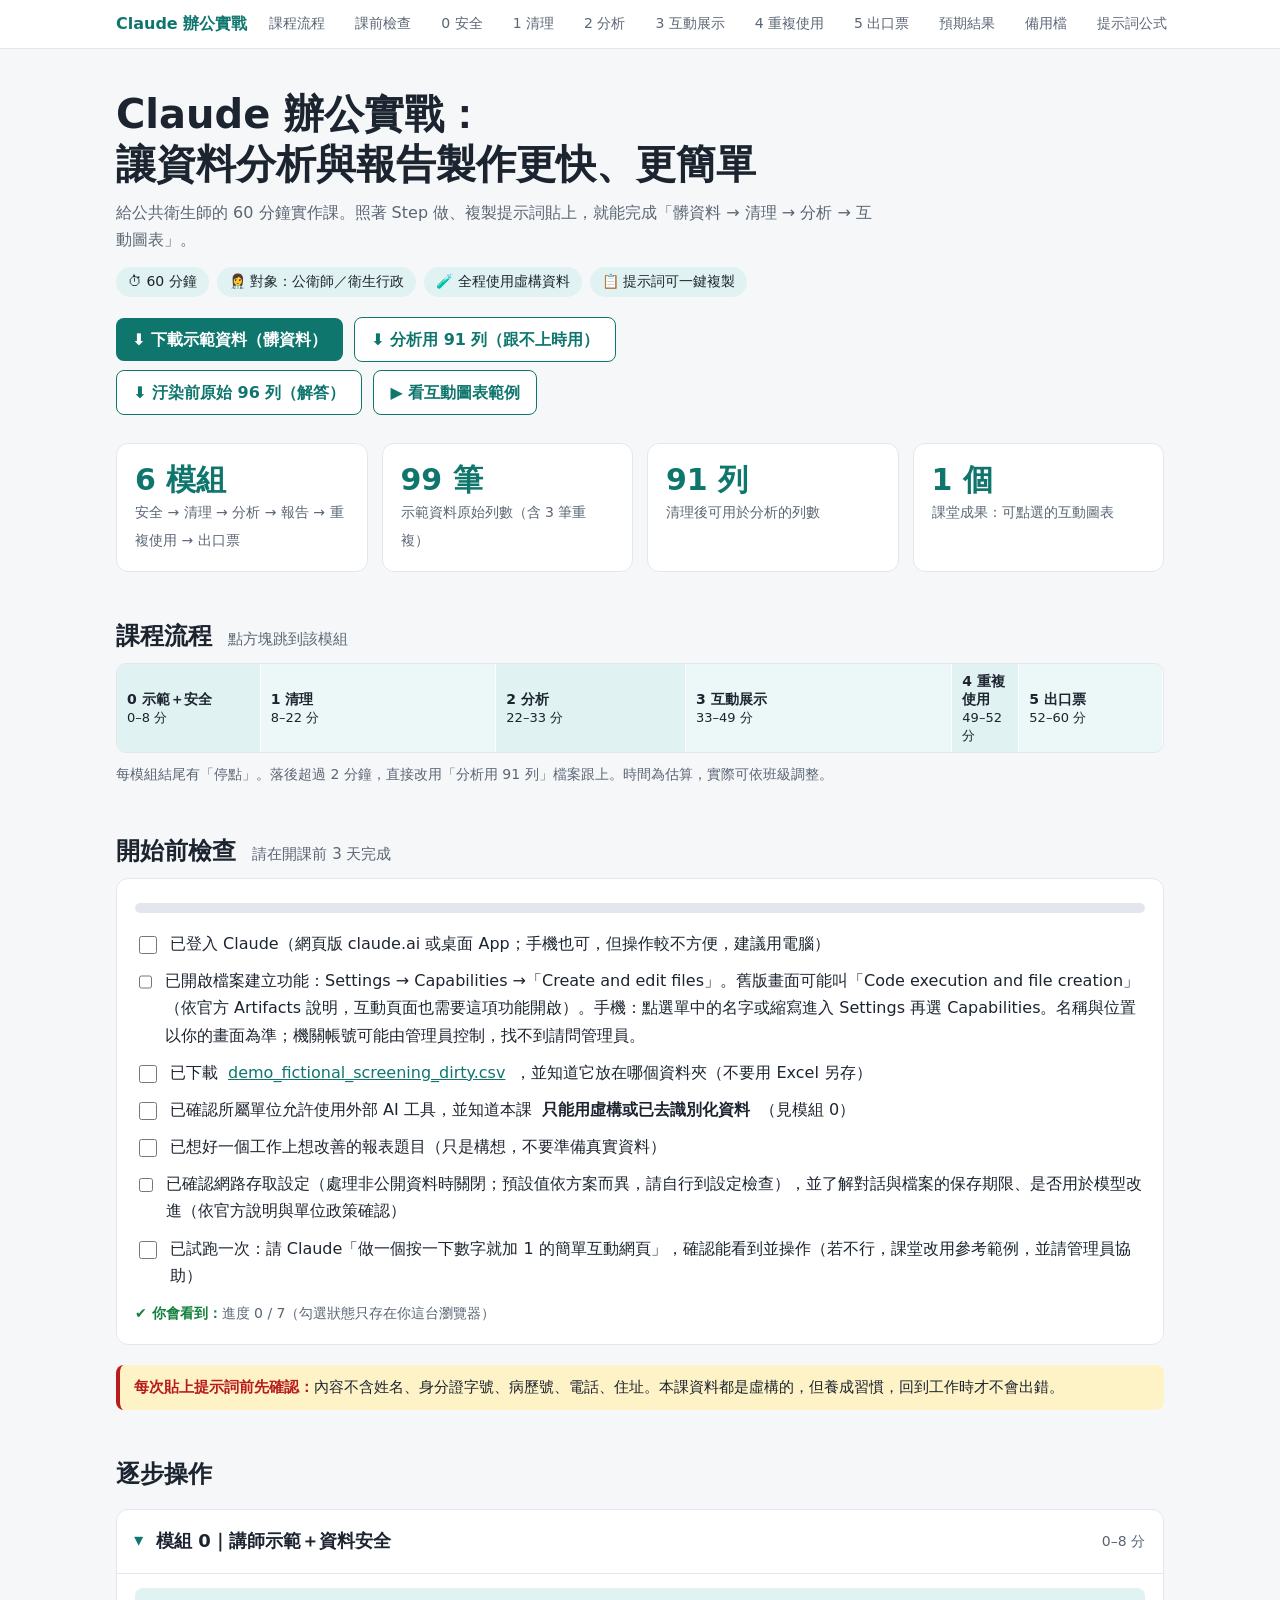
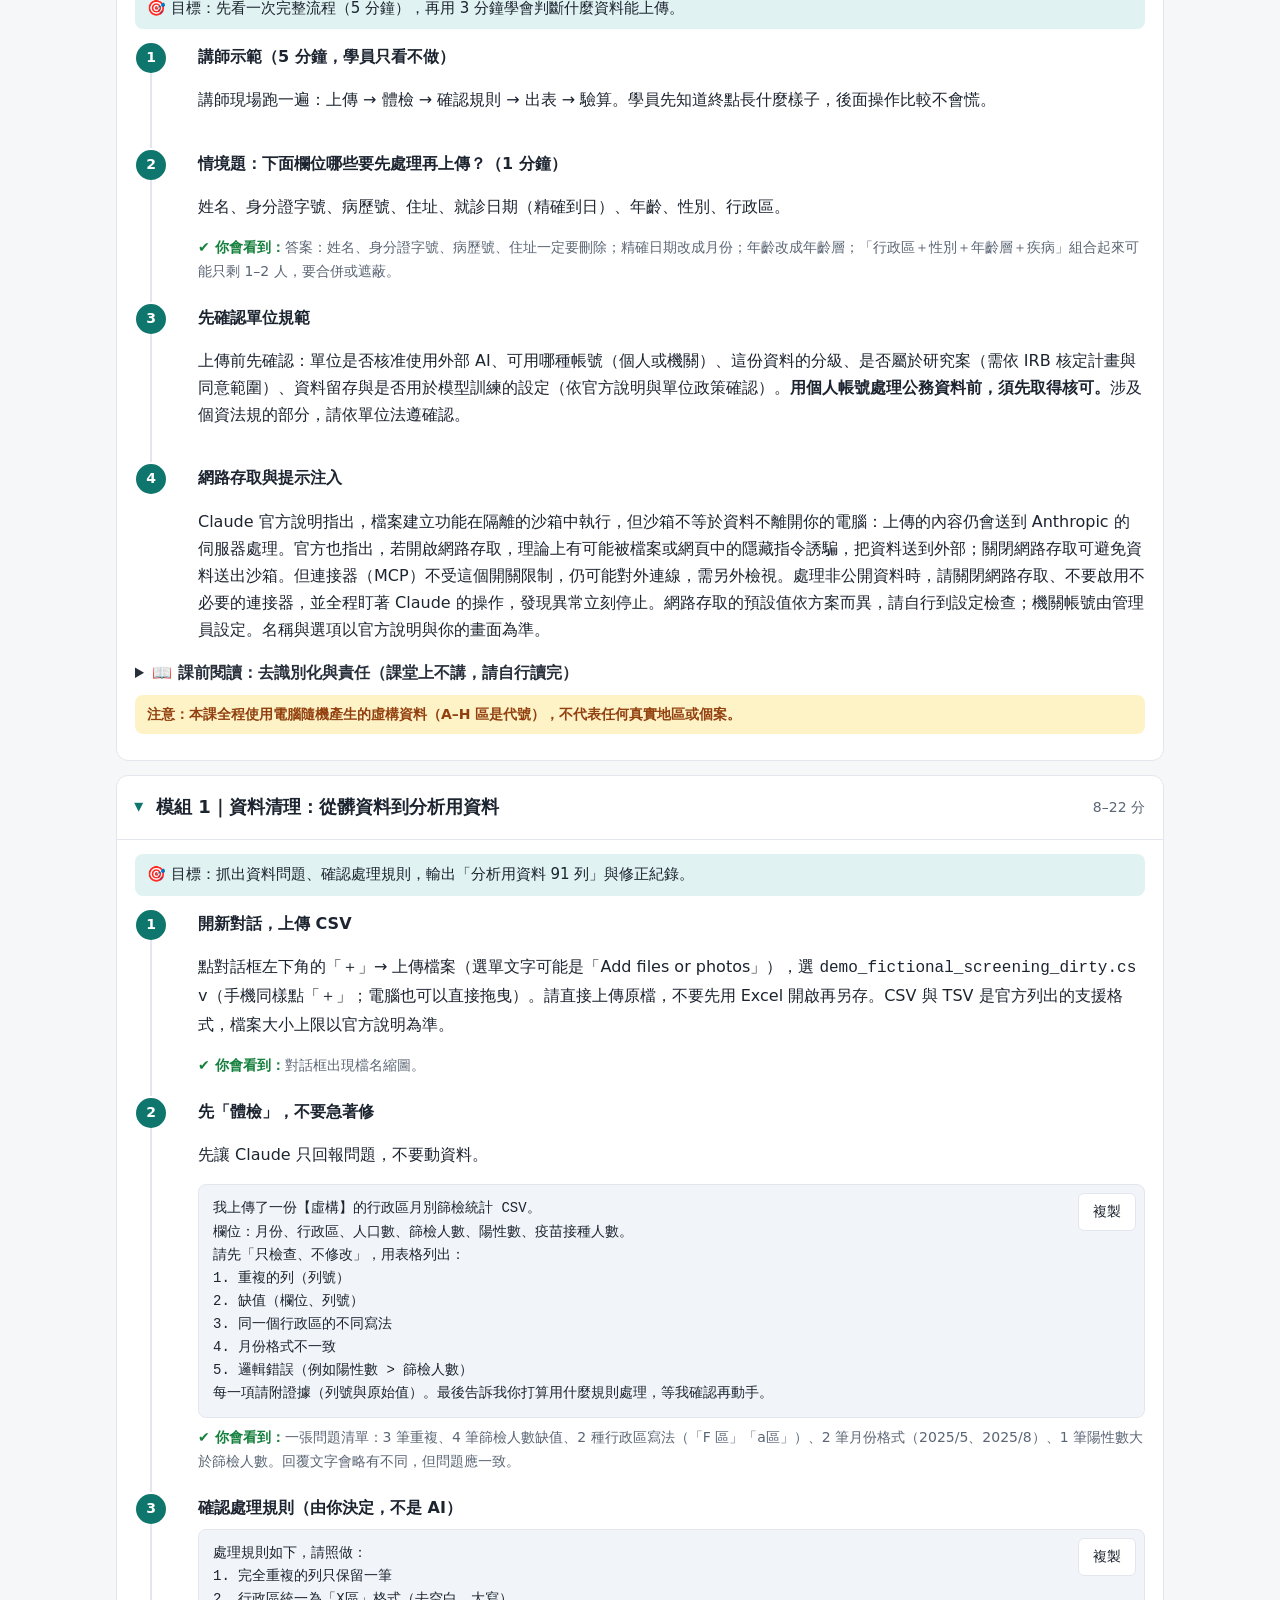
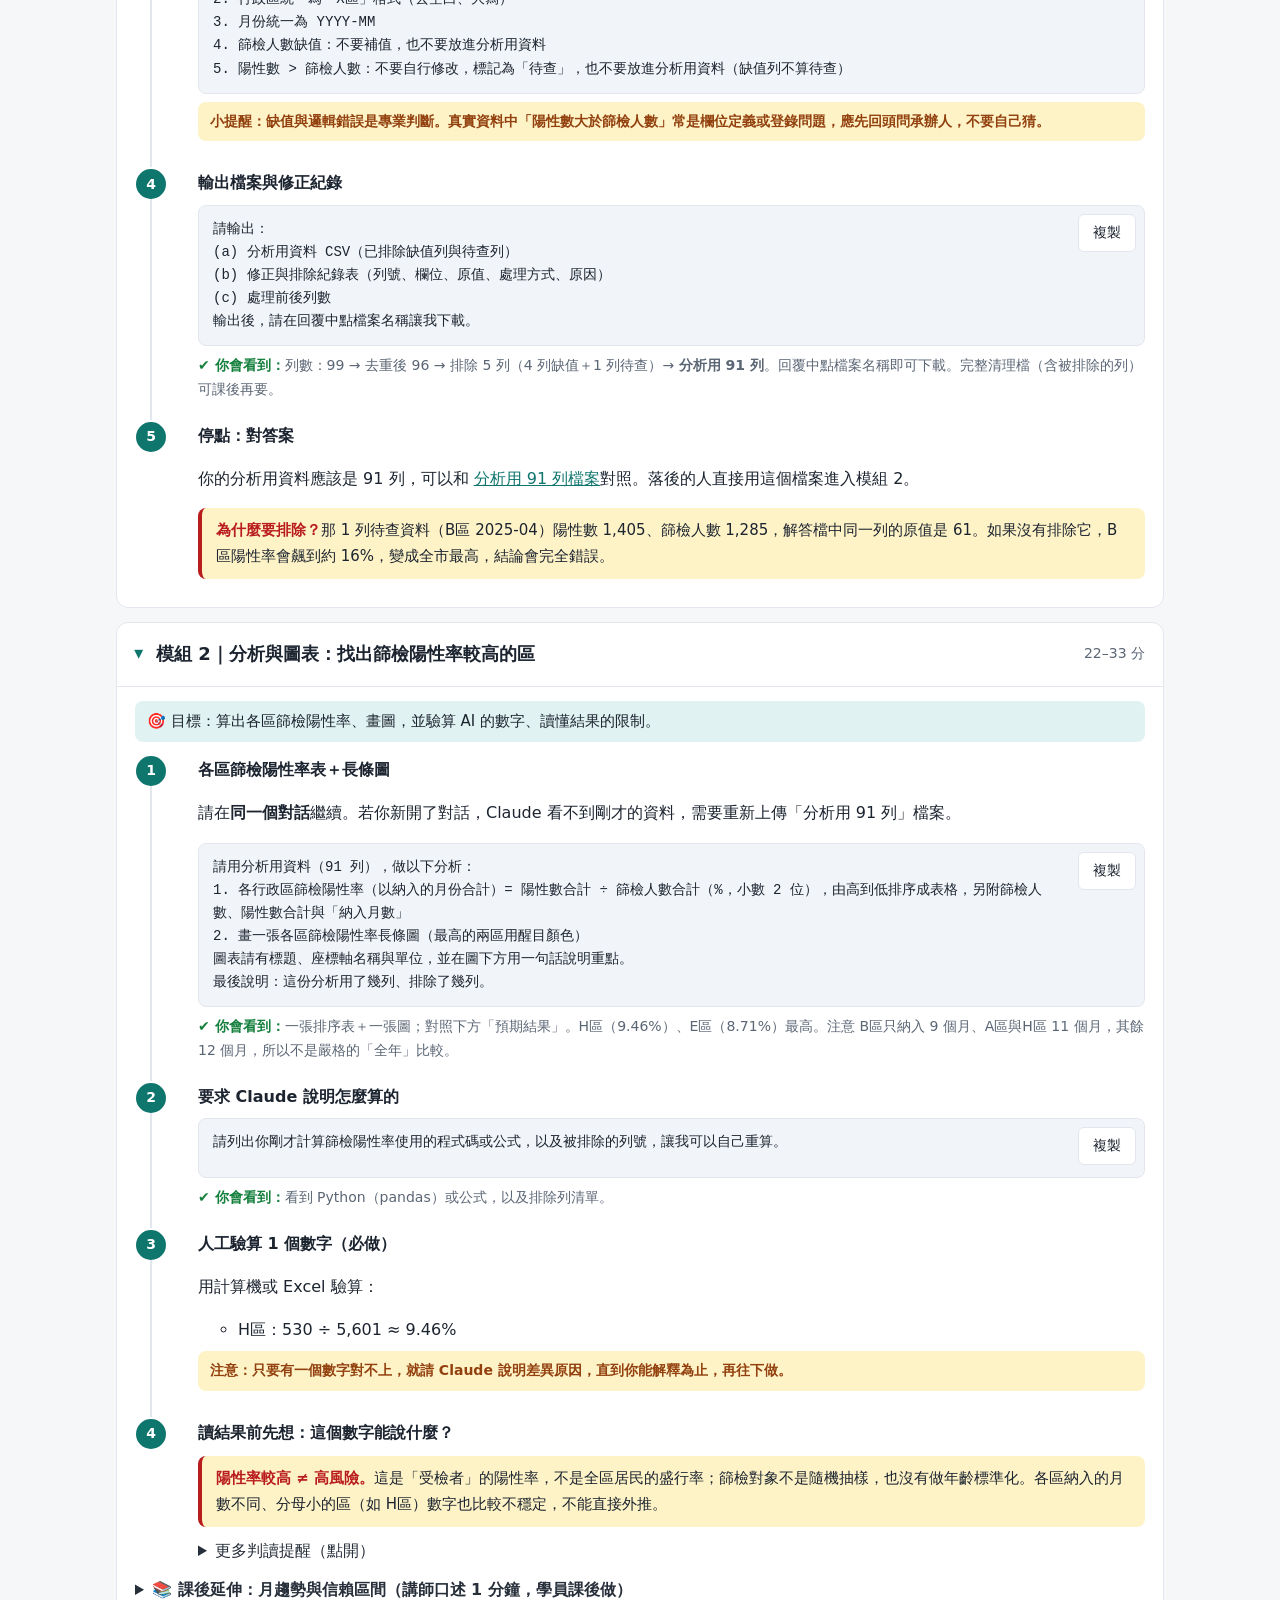
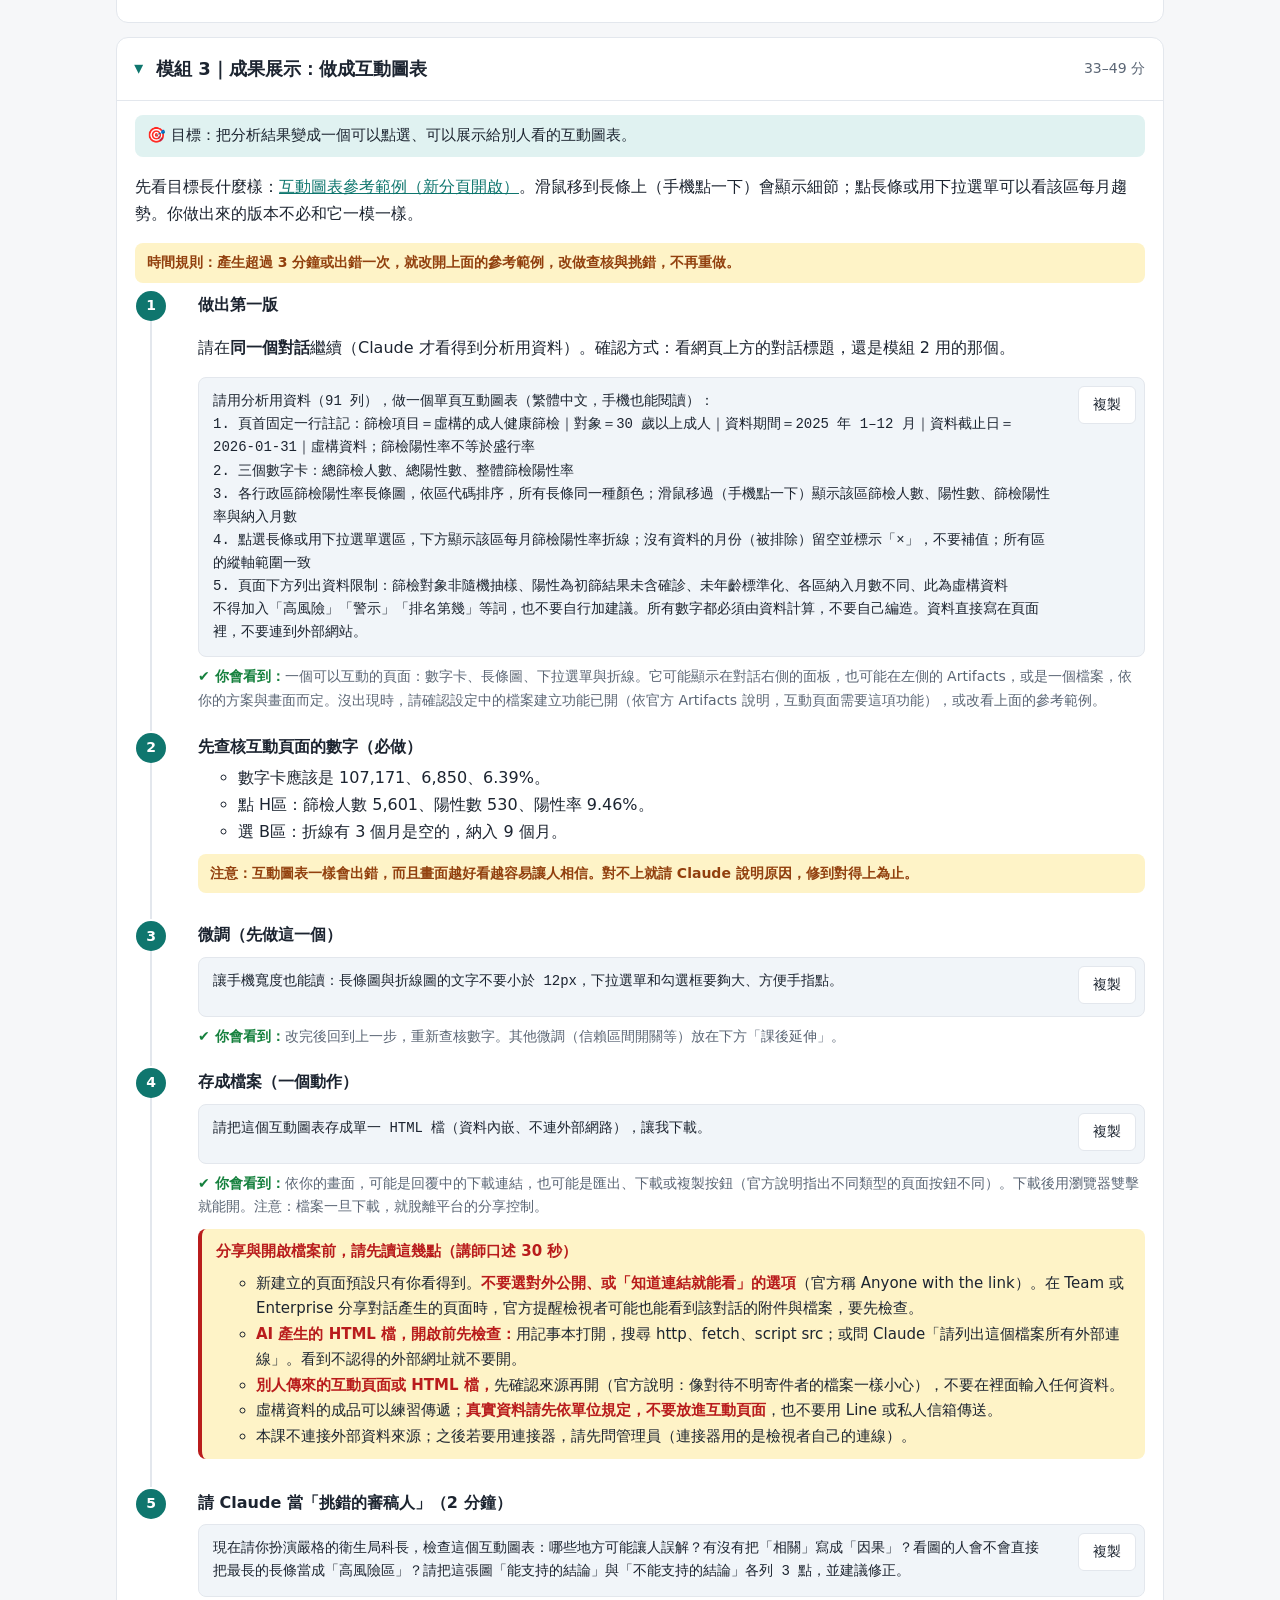
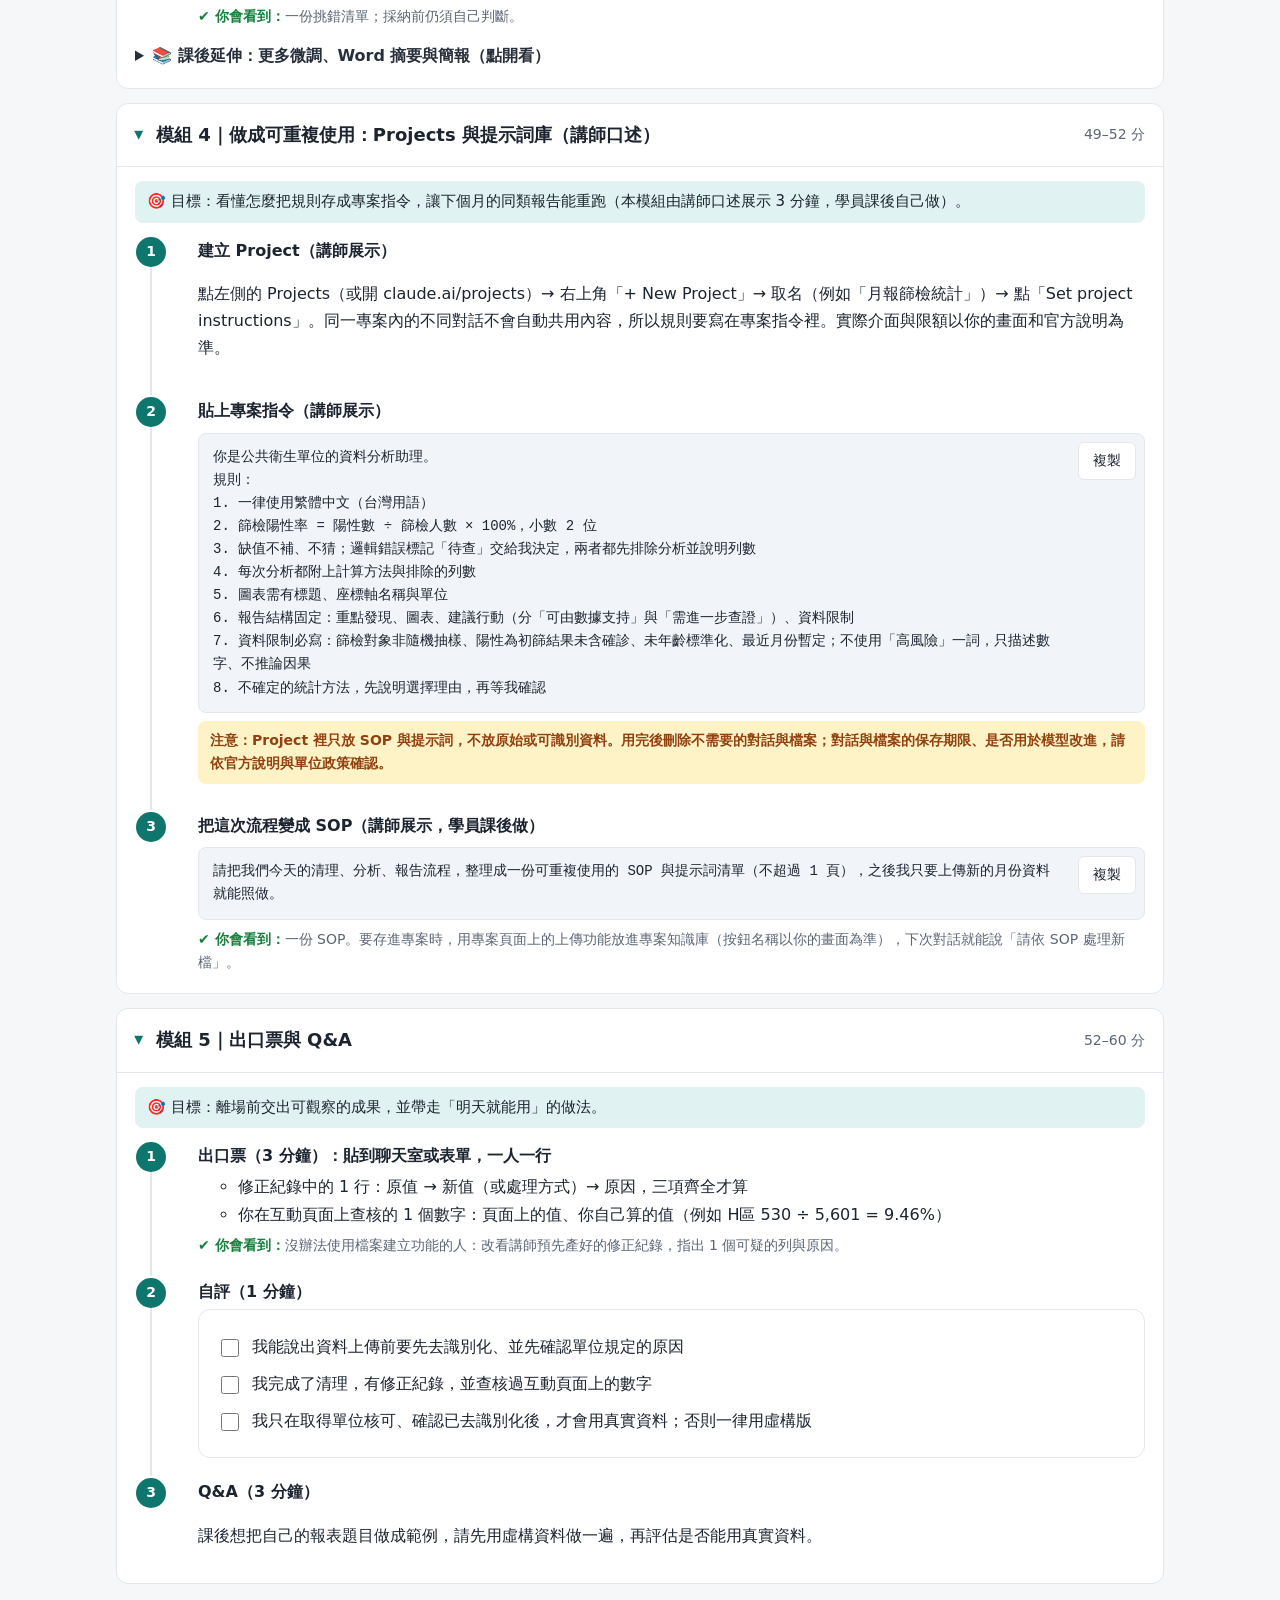
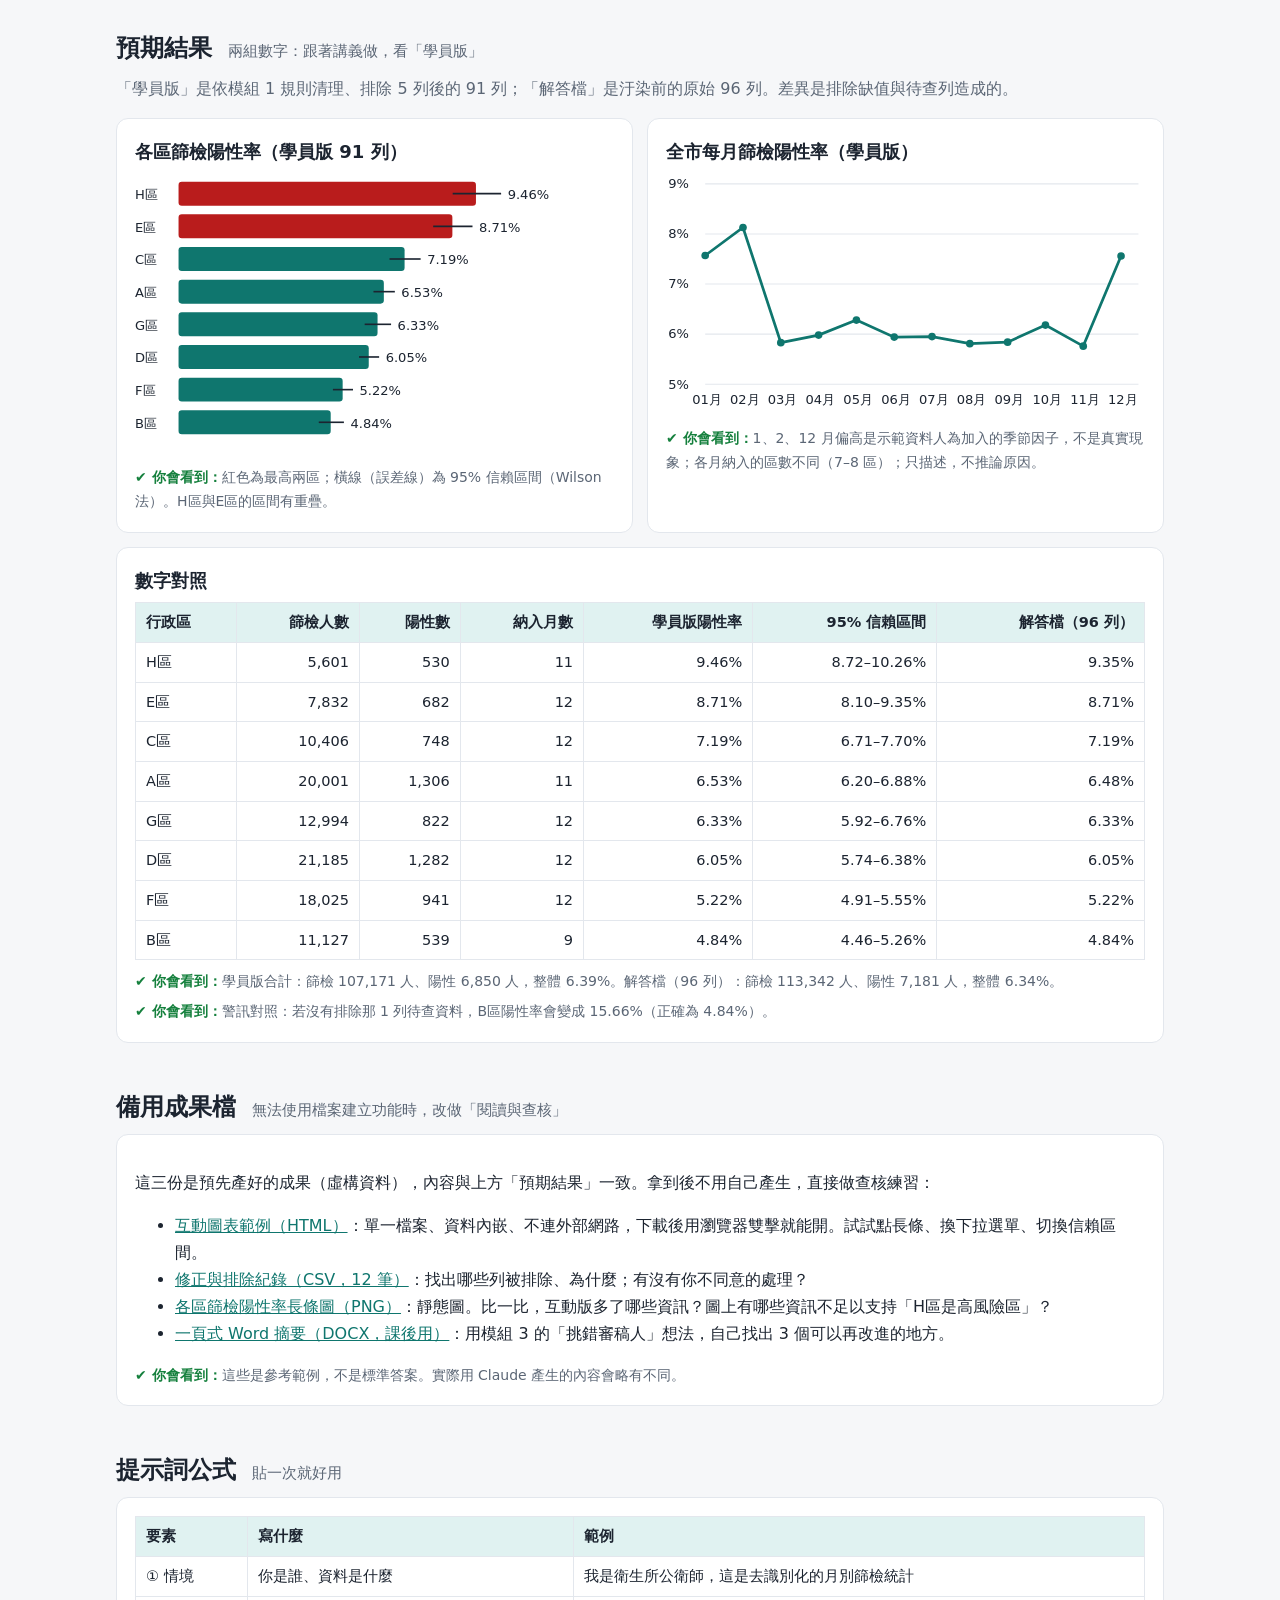
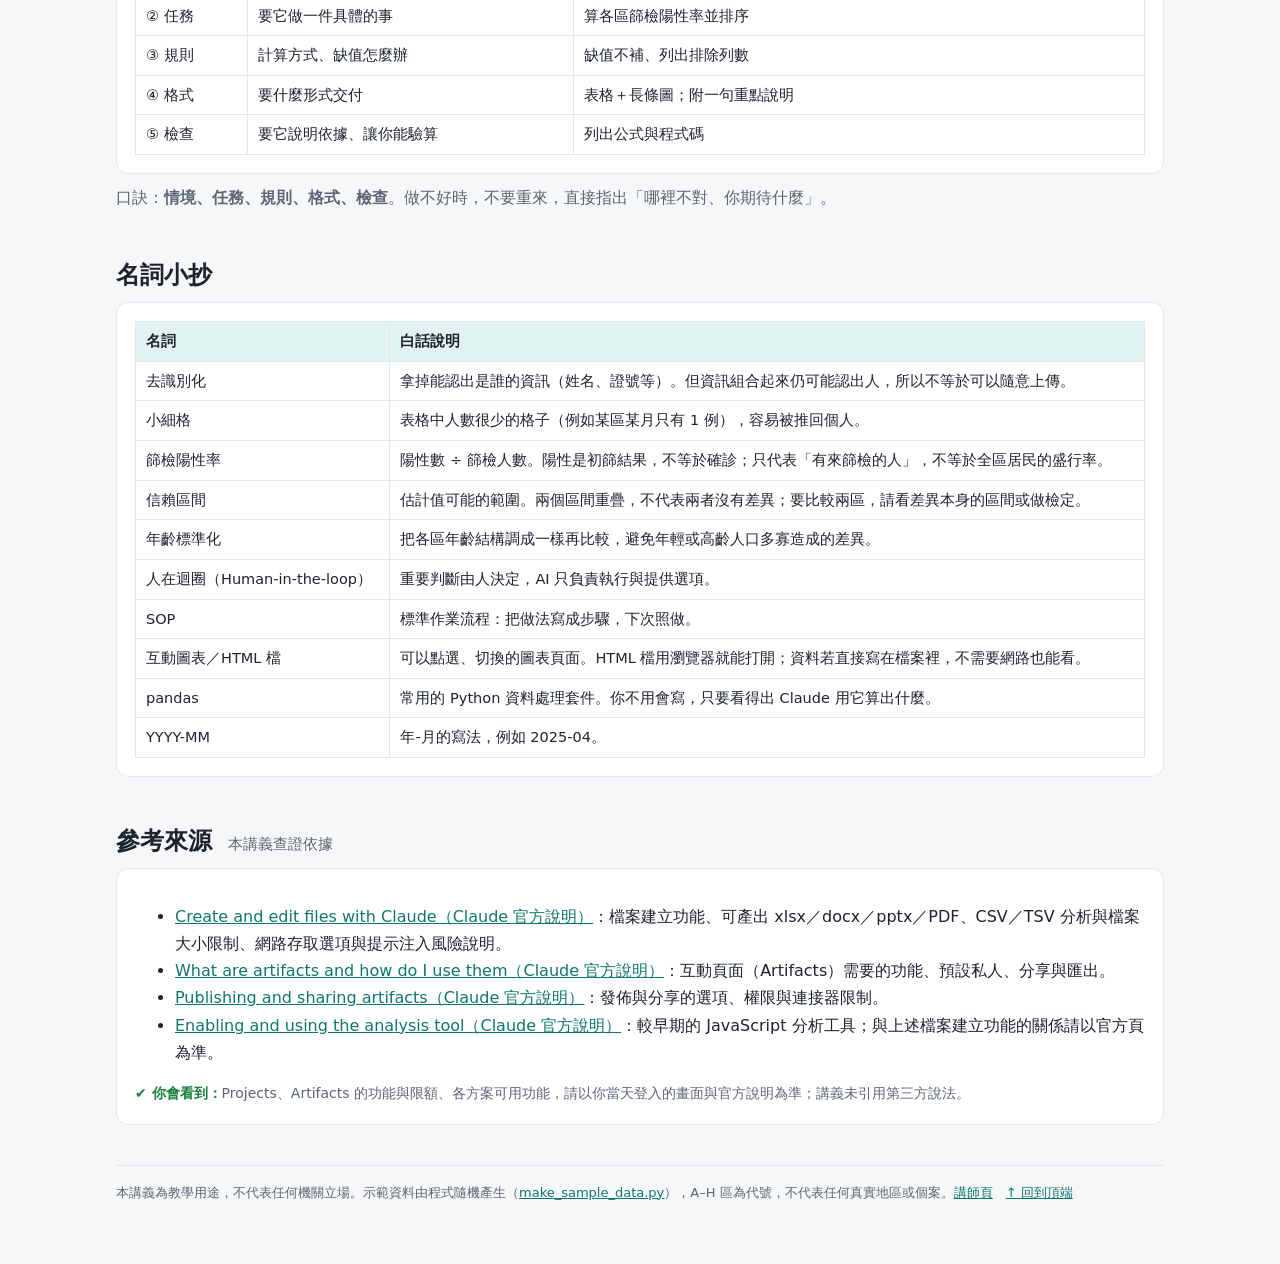
==== commit 88637d3a: "Fix round-3 review findings: interactive demo bugs, safer chart design, safety notes, retime to 60 m" ====
--- a/docs/index.html
+++ b/docs/index.html
@@ -41,12 +41,13 @@
 <div class="card ck" id="precheck">
 <div class="prog"><i id="pbar"></i></div>
 <label><input type="checkbox" data-k="p1"> 已登入 Claude（網頁版 claude.ai 或桌面 App；手機也可，但操作較不方便，建議用電腦）</label>
-<label><input type="checkbox" data-k="p2"> 已開啟檔案建立功能：Settings → Capabilities →「Create and edit files」。舊版畫面可能叫「Code execution and file creation」（官方說明指出，互動頁面也需要這項功能開啟）。手機：點選單中的名字或縮寫進入 Settings 再選 Capabilities。名稱與位置以你的畫面為準；機關帳號可能由管理員控制，找不到請問管理員。</label>
+<label><input type="checkbox" data-k="p2"> 已開啟檔案建立功能：Settings → Capabilities →「Create and edit files」。舊版畫面可能叫「Code execution and file creation」（依官方 Artifacts 說明，互動頁面也需要這項功能開啟）。手機：點選單中的名字或縮寫進入 Settings 再選 Capabilities。名稱與位置以你的畫面為準；機關帳號可能由管理員控制，找不到請問管理員。</label>
 <label><input type="checkbox" data-k="p3"> 已下載 <a href="sample-data/demo_fictional_screening_dirty.csv" download>demo_fictional_screening_dirty.csv</a>，並知道它放在哪個資料夾（不要用 Excel 另存）</label>
 <label><input type="checkbox" data-k="p4"> 已確認所屬單位允許使用外部 AI 工具，並知道本課<strong>只能用虛構或已去識別化資料</strong>（見模組 0）</label>
 <label><input type="checkbox" data-k="p5"> 已想好一個工作上想改善的報表題目（只是構想，不要準備真實資料）</label>
 <label><input type="checkbox" data-k="p6"> 已確認網路存取設定（處理非公開資料時關閉；預設值依方案而異，請自行到設定檢查），並了解對話與檔案的保存期限、是否用於模型改進（依官方說明與單位政策確認）</label>
-<p class="see" style="margin-top:8px" id="pmsg">進度 0 / 6（勾選狀態只存在你這台瀏覽器）</p>
+<label><input type="checkbox" data-k="p7"> 已試跑一次：請 Claude「做一個按一下數字就加 1 的簡單互動網頁」，確認能看到並操作（若不行，課堂改用參考範例，並請管理員協助）</label>
+<p class="see" style="margin-top:8px" id="pmsg">進度 0 / 7（勾選狀態只存在你這台瀏覽器）</p>
 </div>
 
 <div class="warnbox" style="margin-top:20px"><b>每次貼上提示詞前先確認：</b>內容不含姓名、身分證字號、病歷號、電話、住址。本課資料都是虛構的，但養成習慣，回到工作時才不會出錯。</div>
@@ -82,7 +83,7 @@
 
 <!-- M1 -->
 <details class="mod" id="m1" open>
-<summary>模組 1｜資料清理：從髒資料到分析用資料 <span class="time">8–23 分</span></summary>
+<summary>模組 1｜資料清理：從髒資料到分析用資料 <span class="time">8–22 分</span></summary>
 <div class="mod-body">
 <div class="goal">🎯 目標：抓出資料問題、確認處理規則，輸出「分析用資料 91 列」與修正紀錄。</div>
 <ol class="steps">
@@ -125,7 +126,7 @@
 
 <!-- M2 -->
 <details class="mod" id="m2" open>
-<summary>模組 2｜分析與圖表：找出篩檢陽性率較高的區 <span class="time">23–37 分</span></summary>
+<summary>模組 2｜分析與圖表：找出篩檢陽性率較高的區 <span class="time">22–33 分</span></summary>
 <div class="mod-body">
 <div class="goal">🎯 目標：算出各區篩檢陽性率、畫圖，並驗算 AI 的數字、讀懂結果的限制。</div>
 <ol class="steps">
@@ -144,7 +145,6 @@
 <p>用計算機或 Excel 驗算：</p>
 <ul>
 <li>H區：530 ÷ 5,601 ≈ 9.46%</li>
-<li>選做：各區篩檢人數加總 = 107,171（全部 91 列合計）</li>
 </ul>
 <div class="note">注意：只要有一個數字對不上，就請 Claude 說明差異原因，直到你能解釋為止，再往下做。</div></li>
 <li><h4>讀結果前先想：這個數字能說什麼？</h4>
@@ -165,7 +165,7 @@
 請注意：單月分母較小、各月納入的區數也不同，波動可能很大，請在圖上標示，不要把小波動寫成「上升」或「下降」。
 只描述數字，不要推論原因。</div>
 <p class="see">方法名稱與假設都有說明。若方法你不熟，追問「為什麼選這個方法」並查證；<b>查方法時只輸入方法名稱，不要把資料貼到網頁搜尋。</b></p>
-<p>怎麼讀信賴區間：兩個區間重疊，並不代表兩者沒有差異；要比較兩區，請看「差異本身」的區間或做檢定。例如 H區與E區的區間有重疊，這份資料的雙比例檢定 p≈0.13，無法確認 H區高於 E區。信賴區間只反映抽樣誤差，不含篩檢對象的選擇偏差，且本課為簡化算法（沒有考慮月別群聚）。</p>
+<p>怎麼讀信賴區間：兩個區間重疊，並不代表兩者沒有差異；要比較兩區，請看「差異本身」的區間或做檢定。例如 H區與E區的區間有重疊，這份資料的雙比例檢定 p≈0.13，兩區差異的 95% 信賴區間約 −0.2 至 +1.7 個百分點（Wald 法），無法確認 H區高於 E區。信賴區間只反映抽樣誤差，不含篩檢對象的選擇偏差，且本課為簡化算法（沒有考慮月別群聚），實際不確定性比表上更大。參考範例用 Wilson 法，其他方法的信賴區間數字會略有不同。</p>
 <p class="see">1、2、12 月偏高是示範資料中人為加入的季節因子，用來讓圖表有變化，不是真實現象。</p>
 </div>
 </details>
@@ -174,47 +174,54 @@
 
 <!-- M3 -->
 <details class="mod" id="m3" open>
-<summary>模組 3｜成果展示：做成互動圖表 <span class="time">37–47 分</span></summary>
-<div class="mod-body">
-<div class="goal">🎯 目標：把分析結果變成一個可以點選、可以展示給別人看的互動圖表（等待產生與檢查約 5–7 分鐘）。</div>
+<summary>模組 3｜成果展示：做成互動圖表 <span class="time">33–49 分</span></summary>
+<div class="mod-body">
+<div class="goal">🎯 目標：把分析結果變成一個可以點選、可以展示給別人看的互動圖表。</div>
 <p>先看目標長什麼樣：<a href="prebuilt/demo_fictional_interactive_dashboard.html" target="_blank" rel="noopener">互動圖表參考範例（新分頁開啟）</a>。滑鼠移到長條上（手機點一下）會顯示細節；點長條或用下拉選單可以看該區每月趨勢。你做出來的版本不必和它一模一樣。</p>
+<div class="note">時間規則：產生超過 3 分鐘或出錯一次，就改開上面的參考範例，改做查核與挑錯，不再重做。</div>
 <ol class="steps">
 <li><h4>做出第一版</h4>
-<p>請在<b>同一個對話</b>繼續（Claude 才看得到分析用資料）。</p>
+<p>請在<b>同一個對話</b>繼續（Claude 才看得到分析用資料）。確認方式：看網頁上方的對話標題，還是模組 2 用的那個。</p>
 <div class="prompt" data-copy>請用分析用資料（91 列），做一個單頁互動圖表（繁體中文，手機也能閱讀）：
-1. 上方三個數字卡：總篩檢人數、總陽性數、整體篩檢陽性率
-2. 各行政區篩檢陽性率長條圖，由高到低；滑鼠移過（手機點一下）顯示該區篩檢人數、陽性數、篩檢陽性率與 95% 信賴區間
-3. 點選長條或用下拉選單選區，下方顯示該區每月篩檢陽性率折線；沒有資料的月份（被排除）留空，不要補值
-4. 頁面最下方固定顯示資料限制：篩檢對象非隨機抽樣、陽性為初篩結果未含確診、未年齡標準化、此為虛構資料
-所有數字都必須由資料計算，不要自己編造。資料直接寫在頁面裡，不要連到外部網站。</div>
-<p class="see">一個可以互動的頁面：三個數字卡、長條圖、下拉選單與折線。它可能顯示在對話旁的視窗，也可能是一個檔案，依你的方案與畫面而定。沒出現時，請確認設定中的檔案建立功能已開（官方說明指出互動頁面需要這項功能），或改看上面的參考範例。</p></li>
+1. 頁首固定一行註記：篩檢項目＝虛構的成人健康篩檢｜對象＝30 歲以上成人｜資料期間＝2025 年 1–12 月｜資料截止日＝2026-01-31｜虛構資料；篩檢陽性率不等於盛行率
+2. 三個數字卡：總篩檢人數、總陽性數、整體篩檢陽性率
+3. 各行政區篩檢陽性率長條圖，依區代碼排序，所有長條同一種顏色；滑鼠移過（手機點一下）顯示該區篩檢人數、陽性數、篩檢陽性率與納入月數
+4. 點選長條或用下拉選單選區，下方顯示該區每月篩檢陽性率折線；沒有資料的月份（被排除）留空並標示「×」，不要補值；所有區的縱軸範圍一致
+5. 頁面下方列出資料限制：篩檢對象非隨機抽樣、陽性為初篩結果未含確診、未年齡標準化、各區納入月數不同、此為虛構資料
+不得加入「高風險」「警示」「排名第幾」等詞，也不要自行加建議。所有數字都必須由資料計算，不要自己編造。資料直接寫在頁面裡，不要連到外部網站。</div>
+<p class="see">一個可以互動的頁面：數字卡、長條圖、下拉選單與折線。它可能顯示在對話右側的面板，也可能在左側的 Artifacts，或是一個檔案，依你的方案與畫面而定。沒出現時，請確認設定中的檔案建立功能已開（依官方 Artifacts 說明，互動頁面需要這項功能），或改看上面的參考範例。</p></li>
 <li><h4>先查核互動頁面的數字（必做）</h4>
 <ul>
 <li>數字卡應該是 107,171、6,850、6.39%。</li>
 <li>點 H區：篩檢人數 5,601、陽性數 530、陽性率 9.46%。</li>
 <li>選 B區：折線有 3 個月是空的，納入 9 個月。</li>
 </ul>
-<div class="note">注意：互動圖表一樣會出錯，而且畫面漂亮更容易讓人相信。對不上就請 Claude 說明原因，修到對得上為止。</div></li>
-<li><h4>微調：一次只改一件事</h4>
-<p>每改一次，都回到上一步重新查核數字。</p>
-<div class="prompt" data-copy>加一個勾選框「顯示 95% 信賴區間」，預設勾選；取消勾選時，長條圖與折線都隱藏誤差線。</div>
-<div class="prompt" data-copy>讓手機寬度也能讀：長條圖文字不要太小，數字卡改成直排。</div>
-<div class="prompt" data-copy>陽性率最高的兩區用紅色，其他用同一種顏色，不要用彩虹色。</div></li>
-<li><h4>存檔與分享：預設先不要分享</h4>
-<ul>
-<li>官方說明：新建立的互動頁面一開始只有你看得到，你按分享之前不會給任何人。</li>
-<li>要存成檔案：看畫面是否有「Export（匯出）」或下載選項；或直接請 Claude 輸出檔案，用瀏覽器雙擊就能開，不需要網路：
-<div class="prompt" data-copy>請把這個互動圖表存成單一 HTML 檔（資料內嵌、不連外部網路），讓我下載。</div></li>
-<li>分享前請先確認：不要選「Anyone with the link（任何有連結的人）」；在 Team 或 Enterprise 分享對話中產生的頁面時，官方提醒檢視者可能也能看到該對話的附件與檔案，要先檢查有沒有敏感內容；一律依單位核可的管道傳遞。</li>
-</ul>
-<div class="note">注意：本課全程是虛構資料，所以可以練習。真實資料請勿發佈或用連結公開分享。</div></li>
+<div class="note">注意：互動圖表一樣會出錯，而且畫面越好看越容易讓人相信。對不上就請 Claude 說明原因，修到對得上為止。</div></li>
+<li><h4>微調（先做這一個）</h4>
+<div class="prompt" data-copy>讓手機寬度也能讀：長條圖與折線圖的文字不要小於 12px，下拉選單和勾選框要夠大、方便手指點。</div>
+<p class="see">改完後回到上一步，重新查核數字。其他微調（信賴區間開關等）放在下方「課後延伸」。</p></li>
+<li><h4>存成檔案（一個動作）</h4>
+<div class="prompt" data-copy>請把這個互動圖表存成單一 HTML 檔（資料內嵌、不連外部網路），讓我下載。</div>
+<p class="see">依你的畫面，可能是回覆中的下載連結，也可能是匯出、下載或複製按鈕（官方說明指出不同類型的頁面按鈕不同）。下載後用瀏覽器雙擊就能開。注意：檔案一旦下載，就脫離平台的分享控制。</p>
+<div class="warnbox"><b>分享與開啟檔案前，請先讀這幾點（講師口述 30 秒）</b>
+<ul style="margin:6px 0 0">
+<li>新建立的頁面預設只有你看得到。<b>不要選對外公開、或「知道連結就能看」的選項</b>（官方稱 Anyone with the link）。在 Team 或 Enterprise 分享對話產生的頁面時，官方提醒檢視者可能也能看到該對話的附件與檔案，要先檢查。</li>
+<li><b>AI 產生的 HTML 檔，開啟前先檢查：</b>用記事本打開，搜尋 http、fetch、script src；或問 Claude「請列出這個檔案所有外部連線」。看到不認得的外部網址就不要開。</li>
+<li><b>別人傳來的互動頁面或 HTML 檔，</b>先確認來源再開（官方說明：像對待不明寄件者的檔案一樣小心），不要在裡面輸入任何資料。</li>
+<li>虛構資料的成品可以練習傳遞；<b>真實資料請先依單位規定，不要放進互動頁面</b>，也不要用 Line 或私人信箱傳送。</li>
+<li>本課不連接外部資料來源；之後若要用連接器，請先問管理員（連接器用的是檢視者自己的連線）。</li>
+</ul></div></li>
 <li><h4>請 Claude 當「挑錯的審稿人」（2 分鐘）</h4>
-<div class="prompt" data-copy>現在請你扮演嚴格的衛生局科長，檢查這個互動圖表：哪些地方可能讓人誤解？有沒有把「相關」寫成「因果」？看圖的人會不會直接把紅色長條當成「高風險區」？請列出最多 5 點並建議修正。</div>
+<div class="prompt" data-copy>現在請你扮演嚴格的衛生局科長，檢查這個互動圖表：哪些地方可能讓人誤解？有沒有把「相關」寫成「因果」？看圖的人會不會直接把最長的長條當成「高風險區」？請把這張圖「能支持的結論」與「不能支持的結論」各列 3 點，並建議修正。</div>
 <p class="see">一份挑錯清單；採納前仍須自己判斷。</p></li>
 </ol>
 <details class="later" style="margin-top:14px">
-<summary style="cursor:pointer;font-weight:700">📚 課後延伸：一頁 Word 摘要與簡報（點開看）</summary>
+<summary style="cursor:pointer;font-weight:700">📚 課後延伸：更多微調、Word 摘要與簡報（點開看）</summary>
 <div class="card" style="margin-top:8px">
+<p><b>更多互動圖表微調</b>（一次改一件，改完都要重新查核數字）</p>
+<div class="prompt" data-copy>加一個勾選框「顯示 95% 信賴區間」，預設勾選，並在頁面下方註明使用的方法；取消勾選時，長條圖與折線都隱藏誤差線。</div>
+<div class="prompt" data-copy>加一個「排序」選單，可以切換「依區代碼」與「依陽性率由高到低」，預設依區代碼。</div>
+<p class="see">選做驗算：各區篩檢人數加總 = 107,171（全部 91 列合計）。參考範例用 Wilson 法算信賴區間，其他方法的數字會略有不同。</p>
 <p><b>一頁式 Word 摘要（給主管）</b>　預先產好的範例見<a href="#backup">備用成果檔</a>。</p>
 <div class="prompt" data-copy>請根據以上分析，產出一份 1 頁的 Word 報告「2025 年度篩檢成果摘要（虛構資料）」，結構：
 0. 首行註明：篩檢項目＝虛構的成人健康篩檢、篩檢對象＝30 歲以上成人、資料期間＝2025 年 1–12 月、資料截止日＝2026-01-31、資料來源＝示範資料（虛構）
@@ -232,9 +239,9 @@
 
 <!-- M4 -->
 <details class="mod" id="m4" open>
-<summary>模組 4｜做成可重複使用：Projects 與提示詞庫 <span class="time">47–53 分</span></summary>
-<div class="mod-body">
-<div class="goal">🎯 目標：看懂怎麼把規則存成專案指令，讓下個月的同類報告能重跑（本模組由講師展示，學員課後自己做）。</div>
+<summary>模組 4｜做成可重複使用：Projects 與提示詞庫（講師口述） <span class="time">49–52 分</span></summary>
+<div class="mod-body">
+<div class="goal">🎯 目標：看懂怎麼把規則存成專案指令，讓下個月的同類報告能重跑（本模組由講師口述展示 3 分鐘，學員課後自己做）。</div>
 <ol class="steps">
 <li><h4>建立 Project（講師展示）</h4>
 <p>點左側的 Projects（或開 claude.ai/projects）→ 右上角「+ New Project」→ 取名（例如「月報篩檢統計」）→ 點「Set project instructions」。同一專案內的不同對話不會自動共用內容，所以規則要寫在專案指令裡。實際介面與限額以你的畫面和官方說明為準。</p></li>
@@ -259,20 +266,20 @@
 
 <!-- M5 -->
 <details class="mod" id="m5" open>
-<summary>模組 5｜出口票與 Q&A <span class="time">53–60 分</span></summary>
+<summary>模組 5｜出口票與 Q&A <span class="time">52–60 分</span></summary>
 <div class="mod-body">
 <div class="goal">🎯 目標：離場前交出可觀察的成果，並帶走「明天就能用」的做法。</div>
 <ol class="steps">
 <li><h4>出口票（3 分鐘）：貼到聊天室或表單，一人一行</h4>
 <ul>
 <li>修正紀錄中的 1 行：原值 → 新值（或處理方式）→ 原因，三項齊全才算</li>
-<li>你驗算的 1 個數字：AI 給的值、你算的值</li>
+<li>你在互動頁面上查核的 1 個數字：頁面上的值、你自己算的值（例如 H區 530 ÷ 5,601 = 9.46%）</li>
 </ul>
 <p class="see">沒辦法使用檔案建立功能的人：改看講師預先產好的修正紀錄，指出 1 個可疑的列與原因。</p></li>
 <li><h4>自評（1 分鐘）</h4>
 <div class="card ck">
 <label><input type="checkbox" data-k="d1"> 我能說出資料上傳前要先去識別化、並先確認單位規定的原因</label>
-<label><input type="checkbox" data-k="d2"> 我完成了清理，有修正紀錄，並驗算了至少一個數字</label>
+<label><input type="checkbox" data-k="d2"> 我完成了清理，有修正紀錄，並查核過互動頁面上的數字</label>
 <label><input type="checkbox" data-k="d3"> 我只在取得單位核可、確認已去識別化後，才會用真實資料；否則一律用虛構版</label>
 </div></li>
 <li><h4>Q&A（3 分鐘）</h4>
@@ -298,7 +305,7 @@
 <li><a href="prebuilt/demo_fictional_interactive_dashboard.html" target="_blank" rel="noopener">互動圖表範例（HTML）</a>：單一檔案、資料內嵌、不連外部網路，下載後用瀏覽器雙擊就能開。試試點長條、換下拉選單、切換信賴區間。</li>
 <li><a href="prebuilt/demo_fictional_cleaning_log.csv" download>修正與排除紀錄（CSV，12 筆）</a>：找出哪些列被排除、為什麼；有沒有你不同意的處理？</li>
 <li><a href="prebuilt/demo_fictional_positivity_by_district.png" download>各區篩檢陽性率長條圖（PNG）</a>：靜態圖。比一比，互動版多了哪些資訊？圖上有哪些資訊不足以支持「H區是高風險區」？</li>
-<li><a href="prebuilt/demo_fictional_summary_onepage.docx" download>一頁式 Word 摘要（DOCX）</a>：用模組 3 的「挑錯審稿人」想法，自己找出 3 個可以再改進的地方。</li>
+<li><a href="prebuilt/demo_fictional_summary_onepage.docx" download>一頁式 Word 摘要（DOCX，課後用）</a>：用模組 3 的「挑錯審稿人」想法，自己找出 3 個可以再改進的地方。</li>
 </ul>
 <p class="see">這些是參考範例，不是標準答案。實際用 Claude 產生的內容會略有不同。</p>
 </div>
@@ -332,6 +339,8 @@
 <h2 id="refs">參考來源 <small>本講義查證依據</small></h2>
 <div class="card"><ul>
 <li><a href="https://support.claude.com/en/articles/12111783-create-and-edit-files-with-claude">Create and edit files with Claude（Claude 官方說明）</a>：檔案建立功能、可產出 xlsx／docx／pptx／PDF、CSV／TSV 分析與檔案大小限制、網路存取選項與提示注入風險說明。</li>
+<li><a href="https://support.claude.com/en/articles/17153992-what-are-artifacts-and-how-do-i-use-them">What are artifacts and how do I use them（Claude 官方說明）</a>：互動頁面（Artifacts）需要的功能、預設私人、分享與匯出。</li>
+<li><a href="https://support.claude.com/en/articles/9547008-publishing-and-sharing-artifacts">Publishing and sharing artifacts（Claude 官方說明）</a>：發佈與分享的選項、權限與連接器限制。</li>
 <li><a href="https://support.claude.com/en/articles/10008684-enabling-and-using-the-analysis-tool">Enabling and using the analysis tool（Claude 官方說明）</a>：較早期的 JavaScript 分析工具；與上述檔案建立功能的關係請以官方頁為準。</li>
 </ul>
 <p class="see" style="margin-top:6px">Projects、Artifacts 的功能與限額、各方案可用功能，請以你當天登入的畫面與官方說明為準；講義未引用第三方說法。</p></div>
@@ -344,7 +353,7 @@
 (function(){
  var $=function(s){return document.querySelector(s)};
  /* 時間軸 */
- var mods=[["m0","0 示範＋安全",8],["m1","1 清理",15],["m2","2 分析",14],["m3","3 互動展示",10],["m4","4 重複使用",6],["m5","5 出口票",7]];
+ var mods=[["m0","0 示範＋安全",8],["m1","1 清理",14],["m2","2 分析",11],["m3","3 互動展示",16],["m4","4 重複使用",3],["m5","5 出口票",8]];
  var tl=$("#timeline"),t=0;
  mods.forEach(function(m){var a=document.createElement("a");a.href="#"+m[0];a.style.flex=m[2];
   a.innerHTML="<b>"+m[1]+"</b><span>"+t+"–"+(t+m[2])+" 分</span>";t+=m[2];tl.appendChild(a);
--- a/docs/assets/style.css
+++ b/docs/assets/style.css
@@ -49,8 +49,8 @@
 .see{font-size:14px;color:var(--mute);margin:6px 0 0}
 .see::before{content:"✔ 你會看到：";color:var(--ok);font-weight:700}
 .note{background:var(--warnbg);color:var(--warn);border-radius:8px;padding:8px 12px;font-size:14px;font-weight:700;margin:8px 0}
-.prompt{position:relative;background:var(--code);border:1px solid var(--line);border-radius:8px;padding:12px 14px;padding-right:78px;margin:8px 0;font:14px/1.65 ui-monospace,"Cascadia Code",Menlo,monospace;white-space:pre-wrap;word-break:break-word}
-.copy{position:absolute;right:8px;top:8px;border:1px solid var(--line);background:var(--card);color:var(--ink);border-radius:6px;padding:3px 10px;font-size:13px;cursor:pointer}
+.prompt{position:relative;background:var(--code);border:1px solid var(--line);border-radius:8px;padding:12px 14px;padding-right:92px;min-height:60px;margin:8px 0;font:14px/1.65 ui-monospace,"Cascadia Code",Menlo,monospace;white-space:pre-wrap;word-break:break-word}
+.copy{position:absolute;right:8px;top:8px;border:1px solid var(--line);background:var(--card);color:var(--ink);border-radius:6px;padding:8px 14px;min-height:38px;font-size:14px;cursor:pointer}
 .copy:hover{border-color:var(--brand)}
 .copy.done{background:var(--brand);color:var(--card)}
 table{border-collapse:collapse;width:100%;font-size:14.5px}
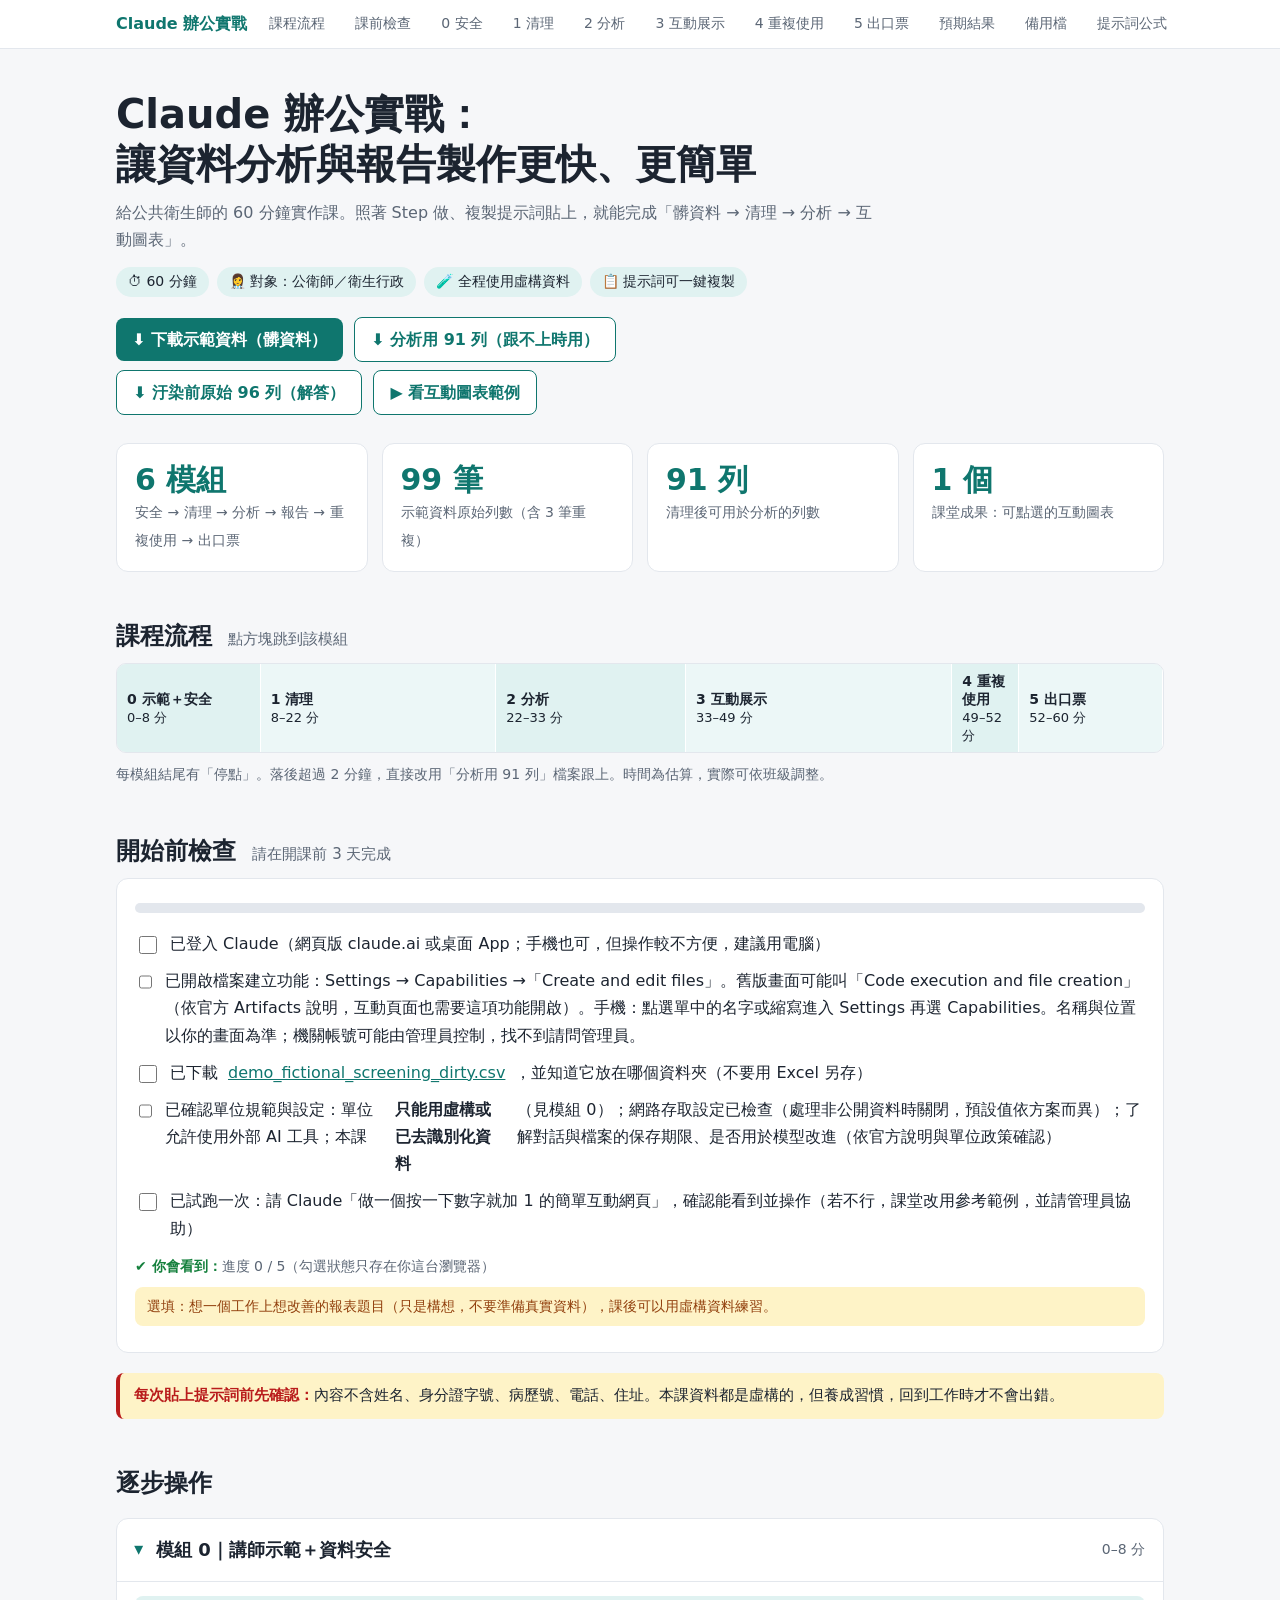
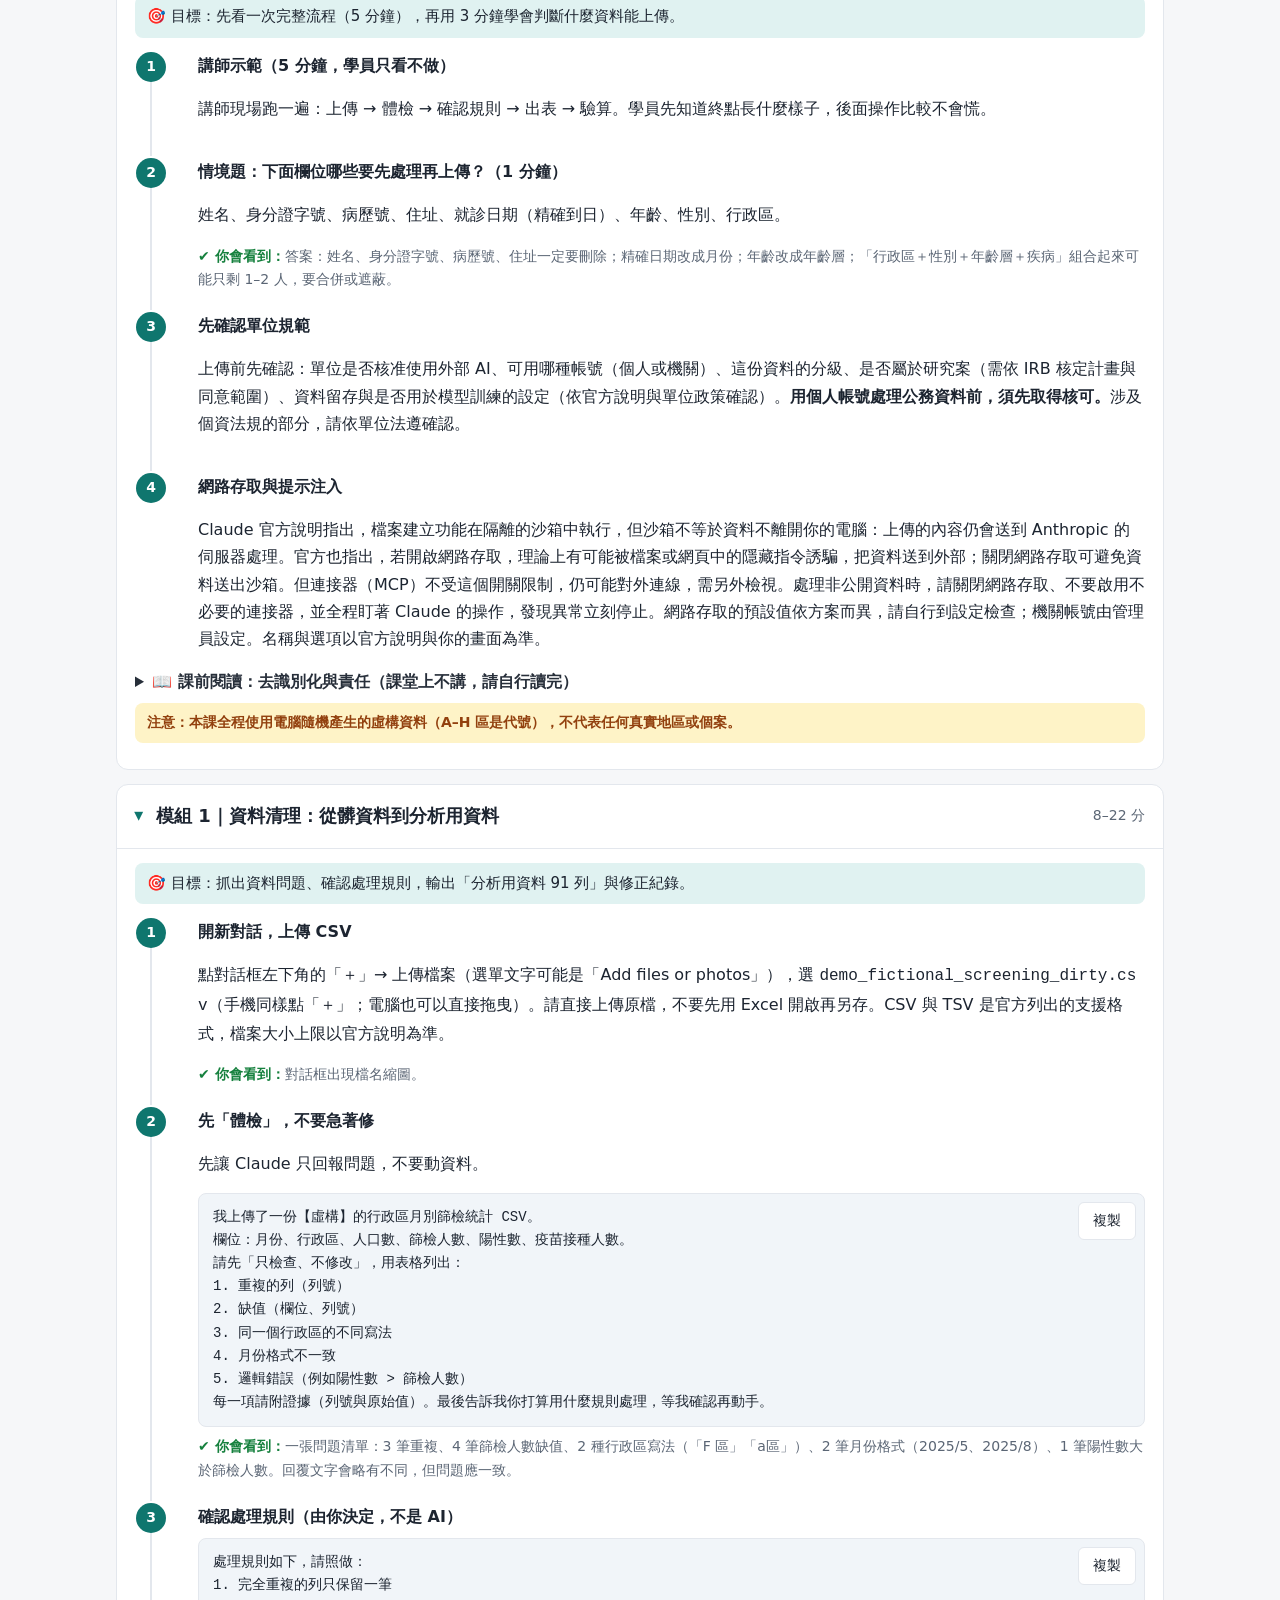
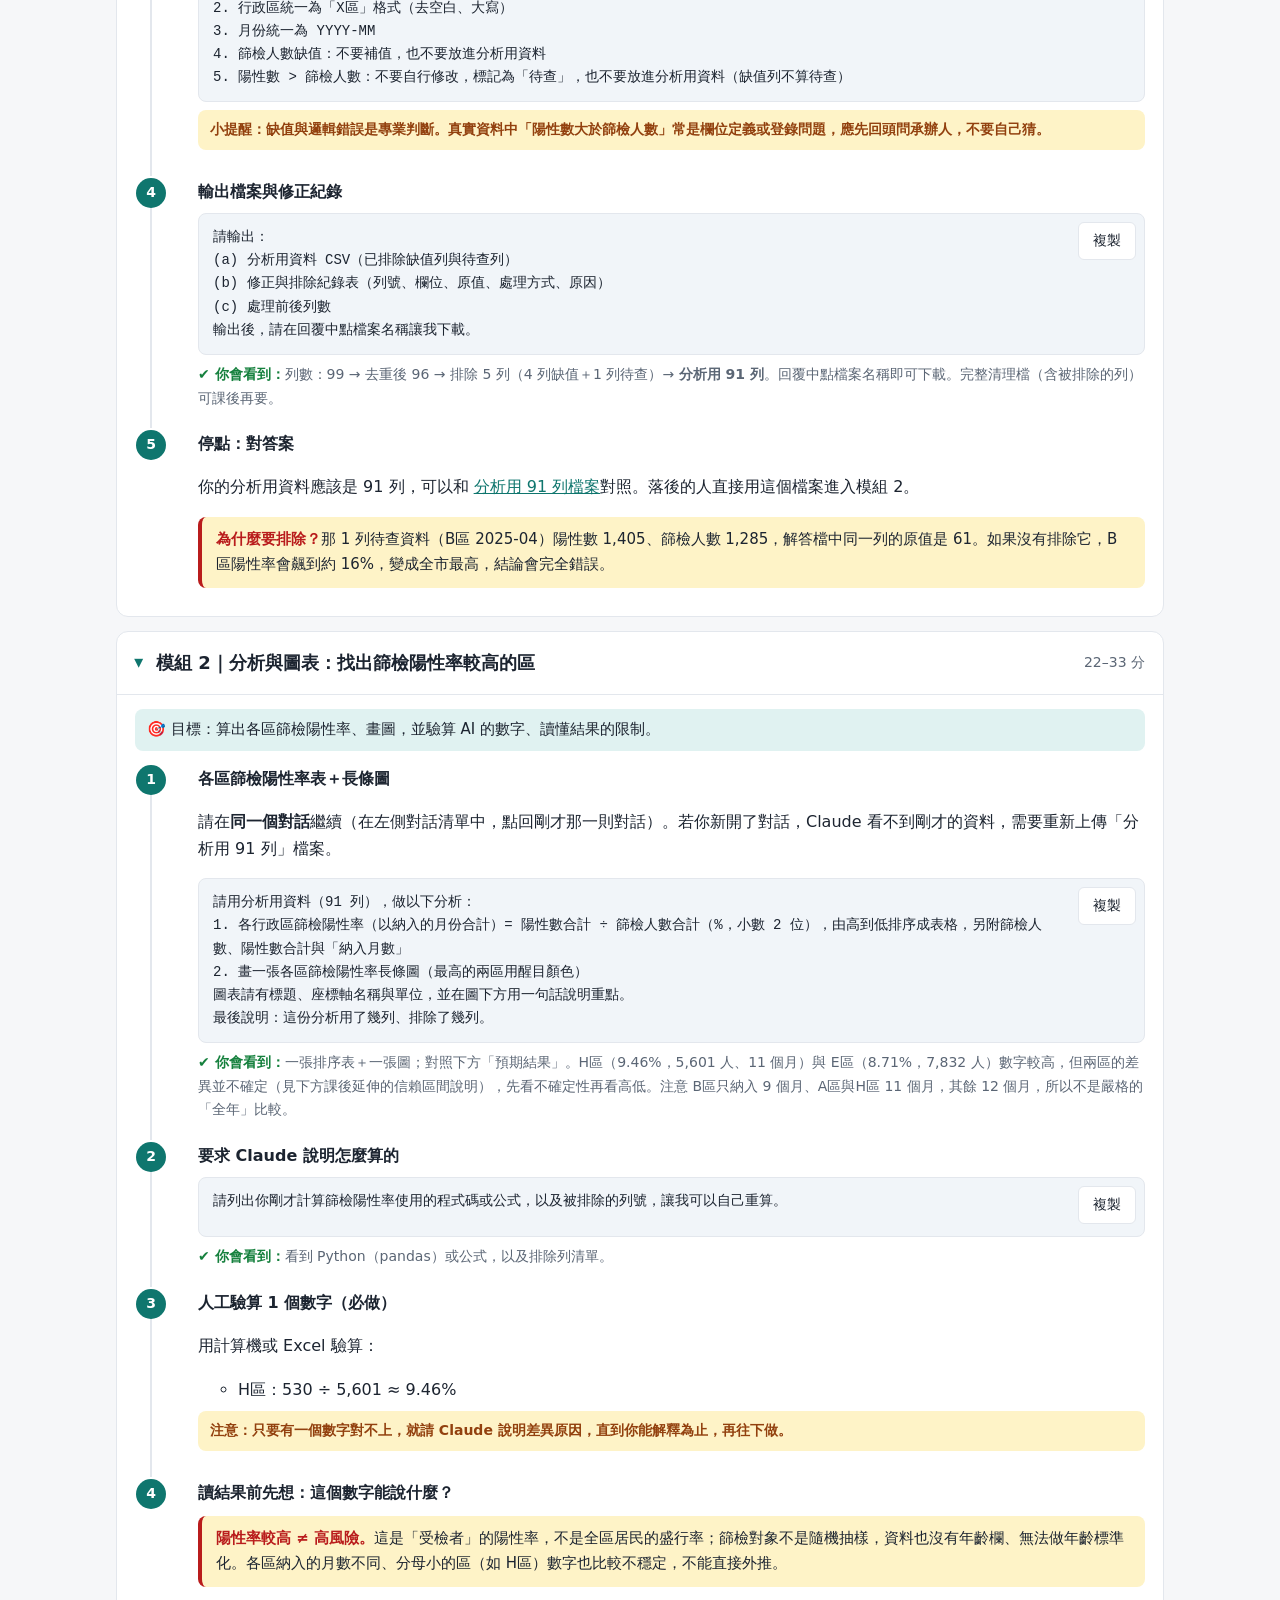
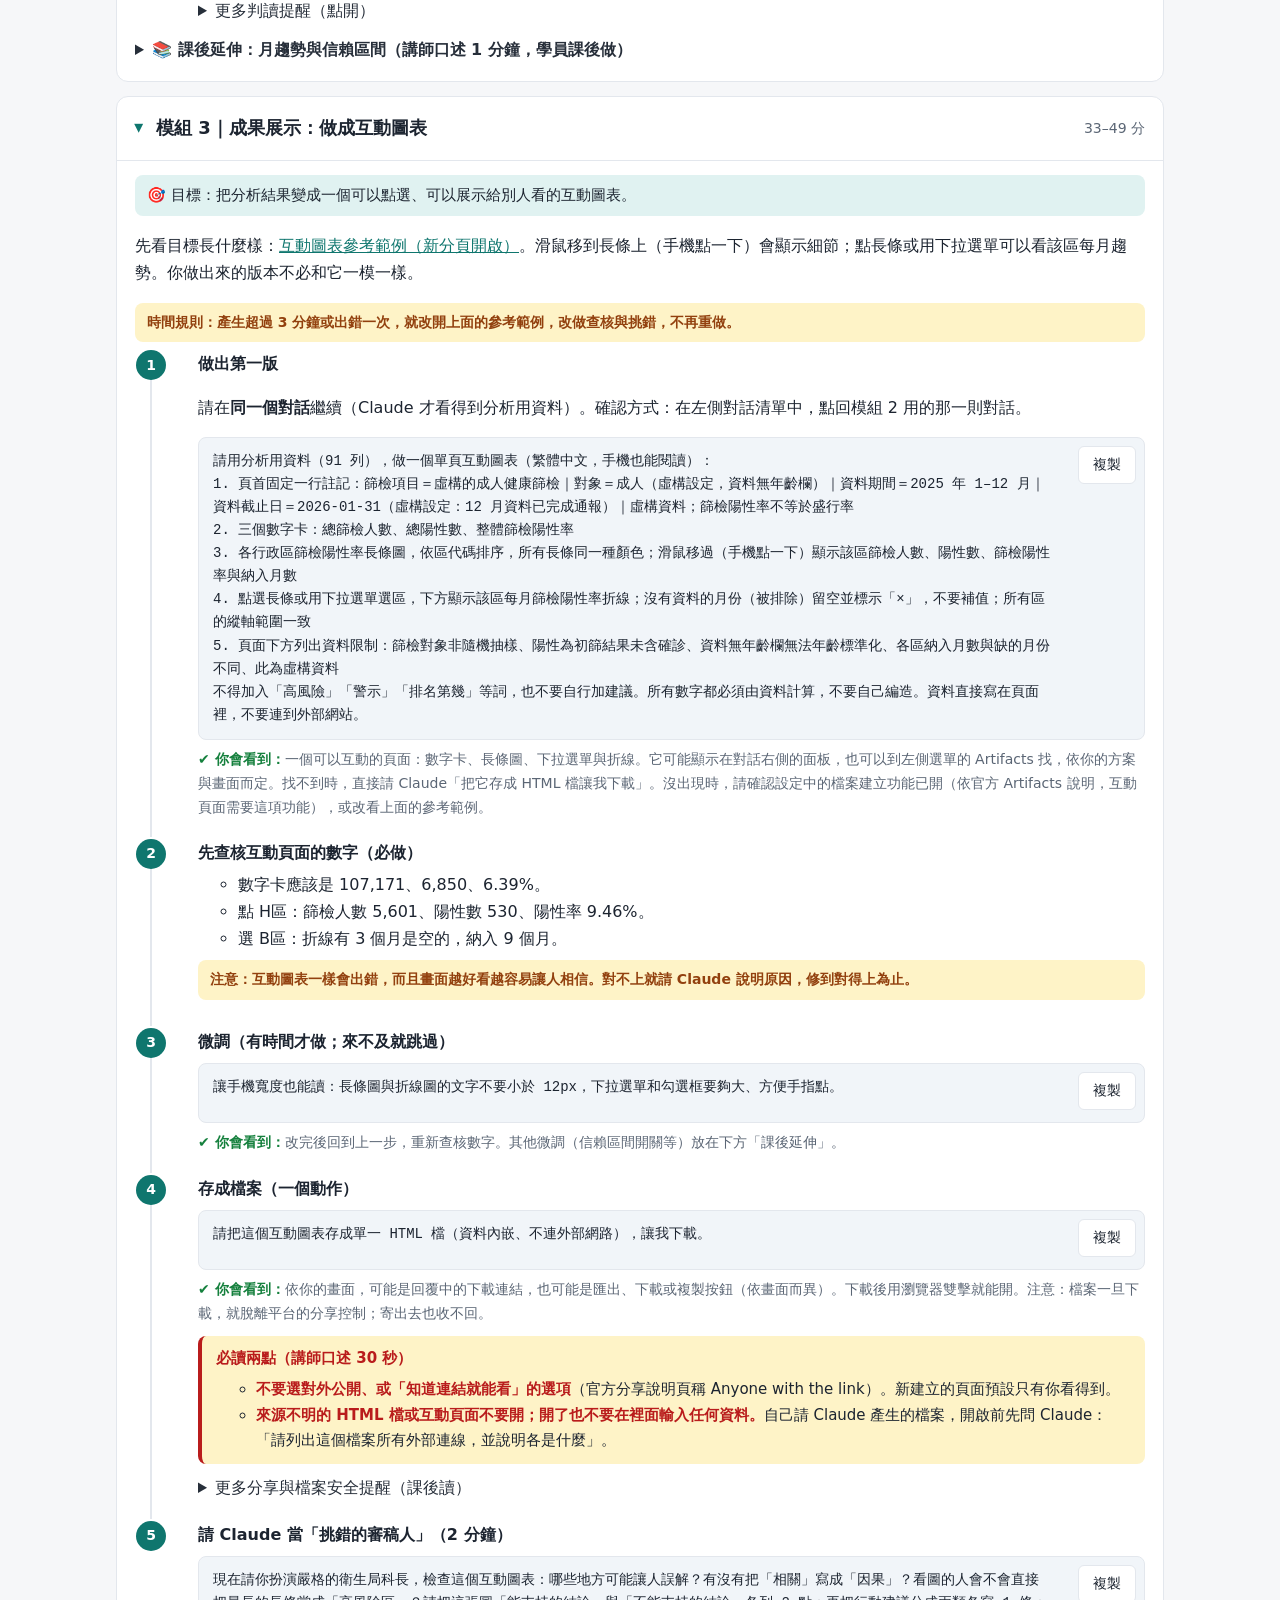
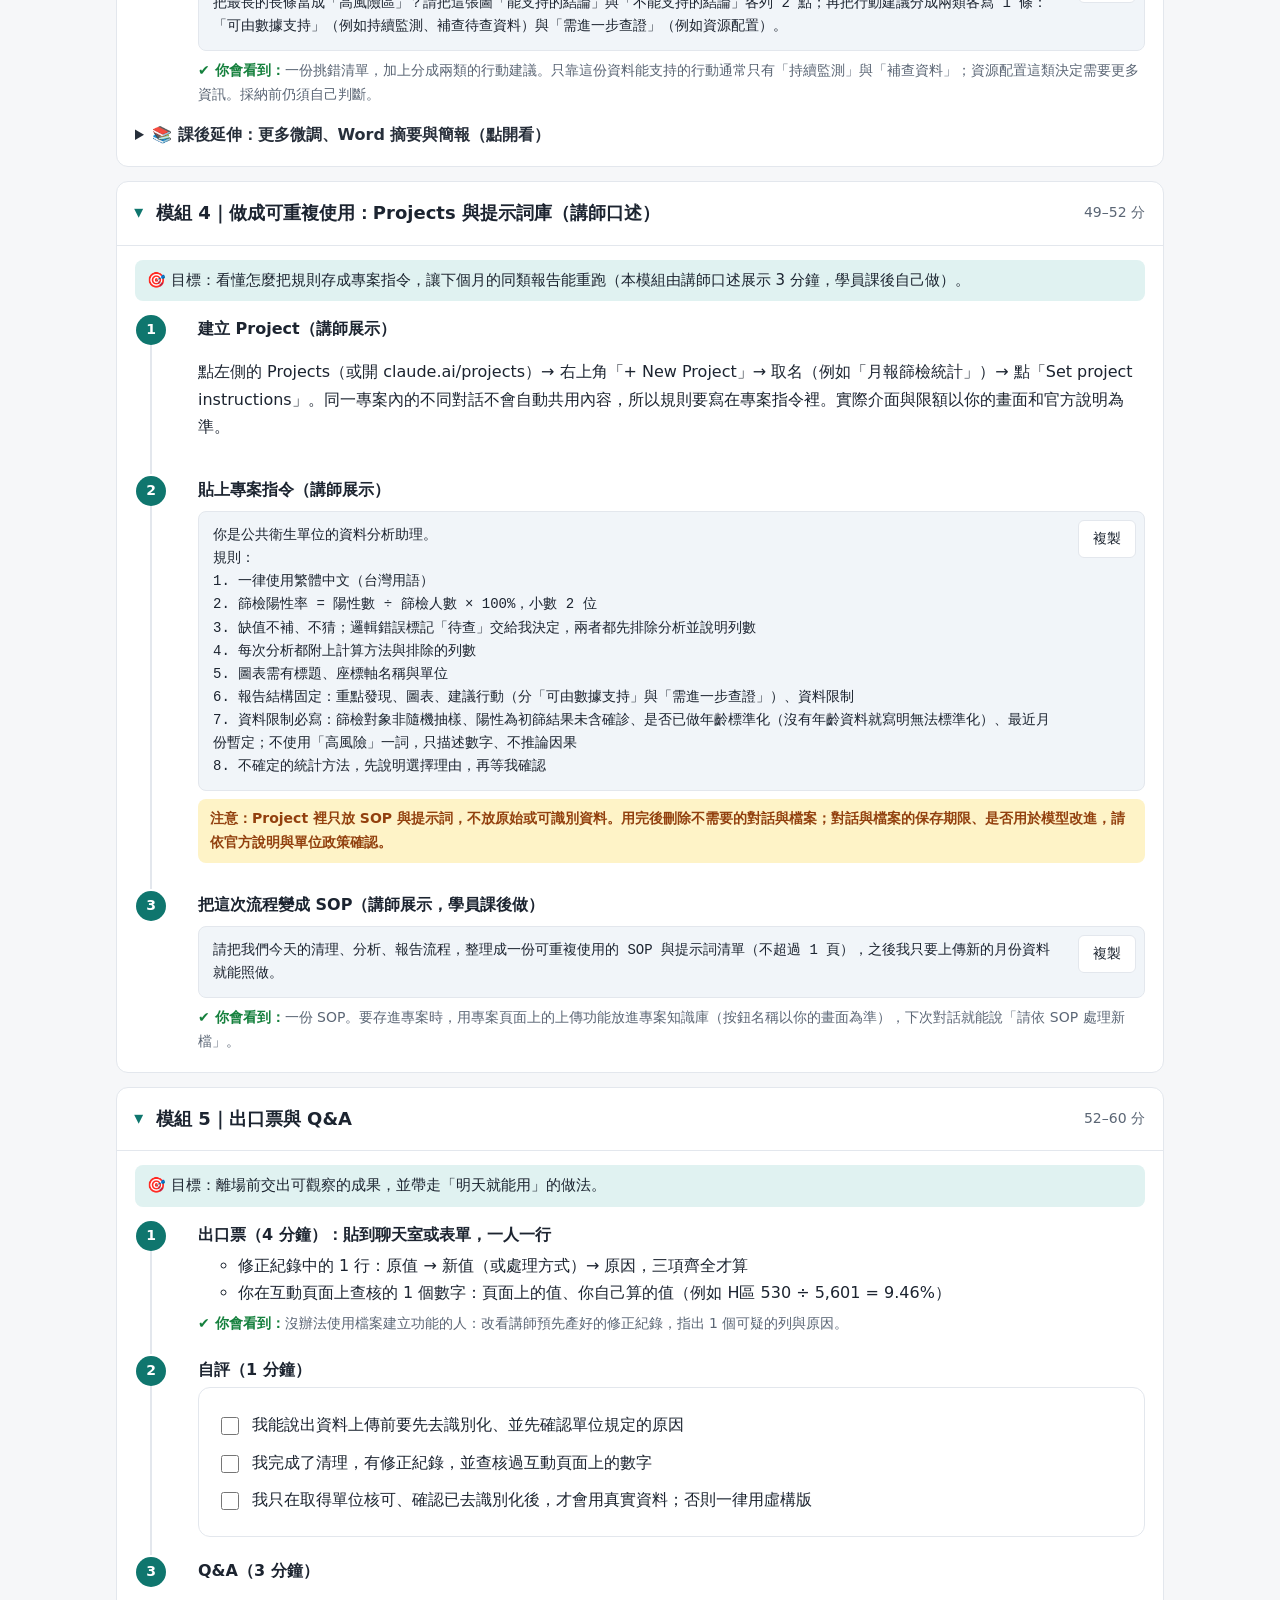
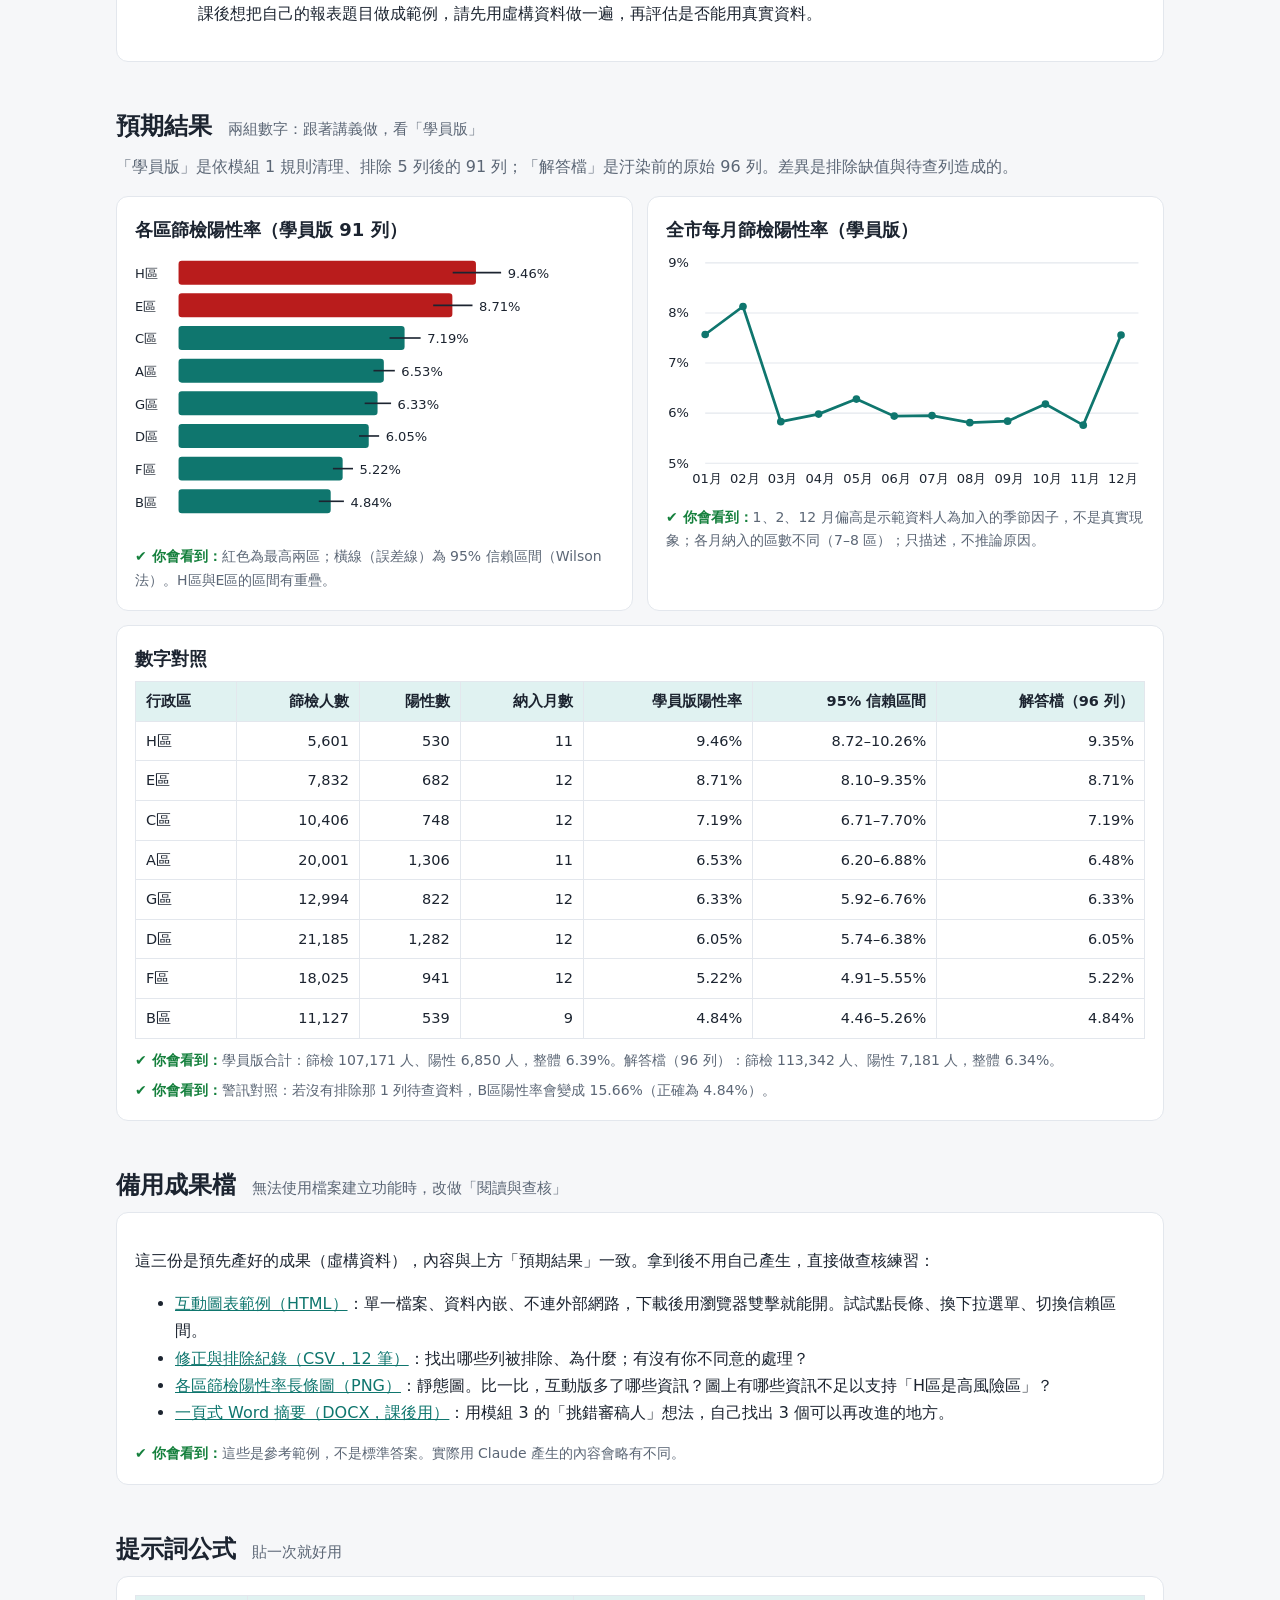
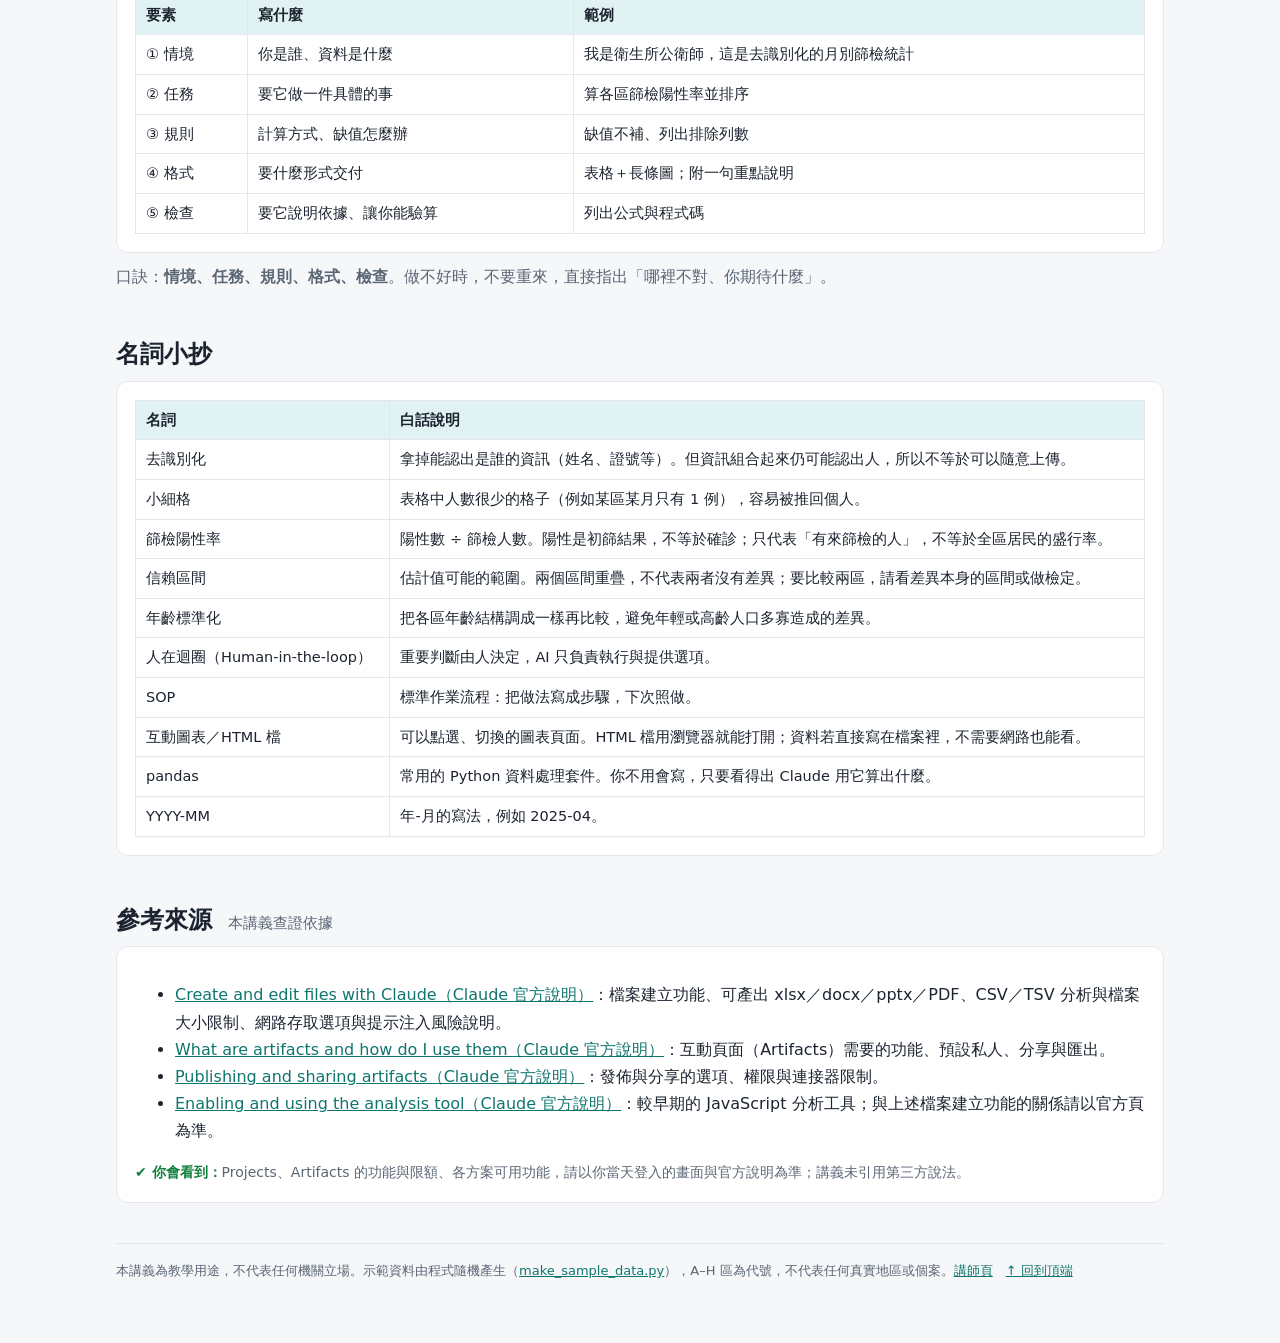
==== commit c8429ca4: "Fix round-4 review findings: fictional-setting consistency, layered safety notes, timing slack - Rem" ====
--- a/docs/index.html
+++ b/docs/index.html
@@ -43,11 +43,10 @@
 <label><input type="checkbox" data-k="p1"> 已登入 Claude（網頁版 claude.ai 或桌面 App；手機也可，但操作較不方便，建議用電腦）</label>
 <label><input type="checkbox" data-k="p2"> 已開啟檔案建立功能：Settings → Capabilities →「Create and edit files」。舊版畫面可能叫「Code execution and file creation」（依官方 Artifacts 說明，互動頁面也需要這項功能開啟）。手機：點選單中的名字或縮寫進入 Settings 再選 Capabilities。名稱與位置以你的畫面為準；機關帳號可能由管理員控制，找不到請問管理員。</label>
 <label><input type="checkbox" data-k="p3"> 已下載 <a href="sample-data/demo_fictional_screening_dirty.csv" download>demo_fictional_screening_dirty.csv</a>，並知道它放在哪個資料夾（不要用 Excel 另存）</label>
-<label><input type="checkbox" data-k="p4"> 已確認所屬單位允許使用外部 AI 工具，並知道本課<strong>只能用虛構或已去識別化資料</strong>（見模組 0）</label>
-<label><input type="checkbox" data-k="p5"> 已想好一個工作上想改善的報表題目（只是構想，不要準備真實資料）</label>
-<label><input type="checkbox" data-k="p6"> 已確認網路存取設定（處理非公開資料時關閉；預設值依方案而異，請自行到設定檢查），並了解對話與檔案的保存期限、是否用於模型改進（依官方說明與單位政策確認）</label>
+<label><input type="checkbox" data-k="p4"> 已確認單位規範與設定：單位允許使用外部 AI 工具；本課<strong>只能用虛構或已去識別化資料</strong>（見模組 0）；網路存取設定已檢查（處理非公開資料時關閉，預設值依方案而異）；了解對話與檔案的保存期限、是否用於模型改進（依官方說明與單位政策確認）</label>
 <label><input type="checkbox" data-k="p7"> 已試跑一次：請 Claude「做一個按一下數字就加 1 的簡單互動網頁」，確認能看到並操作（若不行，課堂改用參考範例，並請管理員協助）</label>
-<p class="see" style="margin-top:8px" id="pmsg">進度 0 / 7（勾選狀態只存在你這台瀏覽器）</p>
+<p class="see" style="margin-top:8px" id="pmsg">進度 0 / 5（勾選狀態只存在你這台瀏覽器）</p>
+<p class="note" style="font-weight:400">選填：想一個工作上想改善的報表題目（只是構想，不要準備真實資料），課後可以用虛構資料練習。</p>
 </div>
 
 <div class="warnbox" style="margin-top:20px"><b>每次貼上提示詞前先確認：</b>內容不含姓名、身分證字號、病歷號、電話、住址。本課資料都是虛構的，但養成習慣，回到工作時才不會出錯。</div>
@@ -131,13 +130,13 @@
 <div class="goal">🎯 目標：算出各區篩檢陽性率、畫圖，並驗算 AI 的數字、讀懂結果的限制。</div>
 <ol class="steps">
 <li><h4>各區篩檢陽性率表＋長條圖</h4>
-<p>請在<b>同一個對話</b>繼續。若你新開了對話，Claude 看不到剛才的資料，需要重新上傳「分析用 91 列」檔案。</p>
+<p>請在<b>同一個對話</b>繼續（在左側對話清單中，點回剛才那一則對話）。若你新開了對話，Claude 看不到剛才的資料，需要重新上傳「分析用 91 列」檔案。</p>
 <div class="prompt" data-copy>請用分析用資料（91 列），做以下分析：
 1. 各行政區篩檢陽性率（以納入的月份合計）= 陽性數合計 ÷ 篩檢人數合計（%，小數 2 位），由高到低排序成表格，另附篩檢人數、陽性數合計與「納入月數」
 2. 畫一張各區篩檢陽性率長條圖（最高的兩區用醒目顏色）
 圖表請有標題、座標軸名稱與單位，並在圖下方用一句話說明重點。
 最後說明：這份分析用了幾列、排除了幾列。</div>
-<p class="see">一張排序表＋一張圖；對照下方「預期結果」。H區（9.46%）、E區（8.71%）最高。注意 B區只納入 9 個月、A區與H區 11 個月，其餘 12 個月，所以不是嚴格的「全年」比較。</p></li>
+<p class="see">一張排序表＋一張圖；對照下方「預期結果」。H區（9.46%，5,601 人、11 個月）與 E區（8.71%，7,832 人）數字較高，但兩區的差異並不確定（見下方課後延伸的信賴區間說明），先看不確定性再看高低。注意 B區只納入 9 個月、A區與H區 11 個月，其餘 12 個月，所以不是嚴格的「全年」比較。</p></li>
 <li><h4>要求 Claude 說明怎麼算的</h4>
 <div class="prompt" data-copy>請列出你剛才計算篩檢陽性率使用的程式碼或公式，以及被排除的列號，讓我可以自己重算。</div>
 <p class="see">看到 Python（pandas）或公式，以及排除列清單。</p></li>
@@ -149,12 +148,12 @@
 <div class="note">注意：只要有一個數字對不上，就請 Claude 說明差異原因，直到你能解釋為止，再往下做。</div></li>
 <li><h4>讀結果前先想：這個數字能說什麼？</h4>
 <div class="warnbox">
-<b>陽性率較高 ≠ 高風險。</b>這是「受檢者」的陽性率，不是全區居民的盛行率；篩檢對象不是隨機抽樣，也沒有做年齡標準化。各區納入的月數不同、分母小的區（如 H區）數字也比較不穩定，不能直接外推。
+<b>陽性率較高 ≠ 高風險。</b>這是「受檢者」的陽性率，不是全區居民的盛行率；篩檢對象不是隨機抽樣，資料也沒有年齡欄、無法做年齡標準化。各區納入的月數不同、分母小的區（如 H區）數字也比較不穩定，不能直接外推。
 </div>
 <details class="later"><summary style="cursor:pointer">更多判讀提醒（點開）</summary>
 <ul>
 <li>陽性是初篩結果，不等於確診；本資料沒有複檢或確診資訊。</li>
-<li>最近 1–2 個月在實務上可能因通報延遲而偏低，要標示「暫定」並註明資料截止日（示範資料沒有模擬這個現象）。</li>
+<li>最近 1–2 個月在實務上可能因通報延遲而偏低，要標示「暫定」並註明資料截止日（示範資料沒有模擬這個現象：虛構設定為截止日 2026-01-31 時 12 月資料已完成通報）。</li>
 <li>報告建議資源配置時，請「率」和「絕對數」一起呈現。</li>
 </ul></details></li>
 </ol>
@@ -181,15 +180,15 @@
 <div class="note">時間規則：產生超過 3 分鐘或出錯一次，就改開上面的參考範例，改做查核與挑錯，不再重做。</div>
 <ol class="steps">
 <li><h4>做出第一版</h4>
-<p>請在<b>同一個對話</b>繼續（Claude 才看得到分析用資料）。確認方式：看網頁上方的對話標題，還是模組 2 用的那個。</p>
+<p>請在<b>同一個對話</b>繼續（Claude 才看得到分析用資料）。確認方式：在左側對話清單中，點回模組 2 用的那一則對話。</p>
 <div class="prompt" data-copy>請用分析用資料（91 列），做一個單頁互動圖表（繁體中文，手機也能閱讀）：
-1. 頁首固定一行註記：篩檢項目＝虛構的成人健康篩檢｜對象＝30 歲以上成人｜資料期間＝2025 年 1–12 月｜資料截止日＝2026-01-31｜虛構資料；篩檢陽性率不等於盛行率
+1. 頁首固定一行註記：篩檢項目＝虛構的成人健康篩檢｜對象＝成人（虛構設定，資料無年齡欄）｜資料期間＝2025 年 1–12 月｜資料截止日＝2026-01-31（虛構設定：12 月資料已完成通報）｜虛構資料；篩檢陽性率不等於盛行率
 2. 三個數字卡：總篩檢人數、總陽性數、整體篩檢陽性率
 3. 各行政區篩檢陽性率長條圖，依區代碼排序，所有長條同一種顏色；滑鼠移過（手機點一下）顯示該區篩檢人數、陽性數、篩檢陽性率與納入月數
 4. 點選長條或用下拉選單選區，下方顯示該區每月篩檢陽性率折線；沒有資料的月份（被排除）留空並標示「×」，不要補值；所有區的縱軸範圍一致
-5. 頁面下方列出資料限制：篩檢對象非隨機抽樣、陽性為初篩結果未含確診、未年齡標準化、各區納入月數不同、此為虛構資料
+5. 頁面下方列出資料限制：篩檢對象非隨機抽樣、陽性為初篩結果未含確診、資料無年齡欄無法年齡標準化、各區納入月數與缺的月份不同、此為虛構資料
 不得加入「高風險」「警示」「排名第幾」等詞，也不要自行加建議。所有數字都必須由資料計算，不要自己編造。資料直接寫在頁面裡，不要連到外部網站。</div>
-<p class="see">一個可以互動的頁面：數字卡、長條圖、下拉選單與折線。它可能顯示在對話右側的面板，也可能在左側的 Artifacts，或是一個檔案，依你的方案與畫面而定。沒出現時，請確認設定中的檔案建立功能已開（依官方 Artifacts 說明，互動頁面需要這項功能），或改看上面的參考範例。</p></li>
+<p class="see">一個可以互動的頁面：數字卡、長條圖、下拉選單與折線。它可能顯示在對話右側的面板，也可以到左側選單的 Artifacts 找，依你的方案與畫面而定。找不到時，直接請 Claude「把它存成 HTML 檔讓我下載」。沒出現時，請確認設定中的檔案建立功能已開（依官方 Artifacts 說明，互動頁面需要這項功能），或改看上面的參考範例。</p></li>
 <li><h4>先查核互動頁面的數字（必做）</h4>
 <ul>
 <li>數字卡應該是 107,171、6,850、6.39%。</li>
@@ -197,23 +196,29 @@
 <li>選 B區：折線有 3 個月是空的，納入 9 個月。</li>
 </ul>
 <div class="note">注意：互動圖表一樣會出錯，而且畫面越好看越容易讓人相信。對不上就請 Claude 說明原因，修到對得上為止。</div></li>
-<li><h4>微調（先做這一個）</h4>
+<li><h4>微調（有時間才做；來不及就跳過）</h4>
 <div class="prompt" data-copy>讓手機寬度也能讀：長條圖與折線圖的文字不要小於 12px，下拉選單和勾選框要夠大、方便手指點。</div>
 <p class="see">改完後回到上一步，重新查核數字。其他微調（信賴區間開關等）放在下方「課後延伸」。</p></li>
 <li><h4>存成檔案（一個動作）</h4>
 <div class="prompt" data-copy>請把這個互動圖表存成單一 HTML 檔（資料內嵌、不連外部網路），讓我下載。</div>
-<p class="see">依你的畫面，可能是回覆中的下載連結，也可能是匯出、下載或複製按鈕（官方說明指出不同類型的頁面按鈕不同）。下載後用瀏覽器雙擊就能開。注意：檔案一旦下載，就脫離平台的分享控制。</p>
-<div class="warnbox"><b>分享與開啟檔案前，請先讀這幾點（講師口述 30 秒）</b>
+<p class="see">依你的畫面，可能是回覆中的下載連結，也可能是匯出、下載或複製按鈕（依畫面而異）。下載後用瀏覽器雙擊就能開。注意：檔案一旦下載，就脫離平台的分享控制；寄出去也收不回。</p>
+<div class="warnbox"><b>必讀兩點（講師口述 30 秒）</b>
 <ul style="margin:6px 0 0">
-<li>新建立的頁面預設只有你看得到。<b>不要選對外公開、或「知道連結就能看」的選項</b>（官方稱 Anyone with the link）。在 Team 或 Enterprise 分享對話產生的頁面時，官方提醒檢視者可能也能看到該對話的附件與檔案，要先檢查。</li>
-<li><b>AI 產生的 HTML 檔，開啟前先檢查：</b>用記事本打開，搜尋 http、fetch、script src；或問 Claude「請列出這個檔案所有外部連線」。看到不認得的外部網址就不要開。</li>
-<li><b>別人傳來的互動頁面或 HTML 檔，</b>先確認來源再開（官方說明：像對待不明寄件者的檔案一樣小心），不要在裡面輸入任何資料。</li>
+<li><b>不要選對外公開、或「知道連結就能看」的選項</b>（官方分享說明頁稱 Anyone with the link）。新建立的頁面預設只有你看得到。</li>
+<li><b>來源不明的 HTML 檔或互動頁面不要開；開了也不要在裡面輸入任何資料。</b>自己請 Claude 產生的檔案，開啟前先問 Claude：「請列出這個檔案所有外部連線，並說明各是什麼」。</li>
+</ul></div>
+<details class="later"><summary style="cursor:pointer">更多分享與檔案安全提醒（課後讀）</summary>
+<ul>
+<li>分享對話中產生的頁面時，檢視者也可能看到該對話的附件與檔案（官方分享說明頁的提醒），分享前先檢查。機關帳號若有「全組織都能看」的選項，內部資料也要先確認能不能用。</li>
+<li>想自己初步檢查 HTML 檔：用記事本（Mac 用「文字編輯」）打開，按 Ctrl+F（Mac 為 ⌘F）搜尋 http、fetch、script src。看到 <code>http://www.w3.org/2000/svg</code> 是圖形格式的宣告，屬正常、不會連線；其他不認得的網址請先問清楚。這只是初步檢查：<b>搜不到不代表一定安全</b>，所以來源不明的檔案仍然不要開。</li>
+<li>別人傳來的互動頁面或 HTML 檔，建議像對待不明寄件者的附件一樣小心：先確認來源再開。</li>
 <li>虛構資料的成品可以練習傳遞；<b>真實資料請先依單位規定，不要放進互動頁面</b>，也不要用 Line 或私人信箱傳送。</li>
+<li>停止分享或取消發佈前先看清楚畫面說明：依官方說明，舊版頁面取消發佈後不能再次發佈，相關儲存資料也會刪除。</li>
 <li>本課不連接外部資料來源；之後若要用連接器，請先問管理員（連接器用的是檢視者自己的連線）。</li>
-</ul></div></li>
+</ul></details></li>
 <li><h4>請 Claude 當「挑錯的審稿人」（2 分鐘）</h4>
-<div class="prompt" data-copy>現在請你扮演嚴格的衛生局科長，檢查這個互動圖表：哪些地方可能讓人誤解？有沒有把「相關」寫成「因果」？看圖的人會不會直接把最長的長條當成「高風險區」？請把這張圖「能支持的結論」與「不能支持的結論」各列 3 點，並建議修正。</div>
-<p class="see">一份挑錯清單；採納前仍須自己判斷。</p></li>
+<div class="prompt" data-copy>現在請你扮演嚴格的衛生局科長，檢查這個互動圖表：哪些地方可能讓人誤解？有沒有把「相關」寫成「因果」？看圖的人會不會直接把最長的長條當成「高風險區」？請把這張圖「能支持的結論」與「不能支持的結論」各列 2 點；再把行動建議分成兩類各寫 1 條：「可由數據支持」（例如持續監測、補查待查資料）與「需進一步查證」（例如資源配置）。</div>
+<p class="see">一份挑錯清單，加上分成兩類的行動建議。只靠這份資料能支持的行動通常只有「持續監測」與「補查資料」；資源配置這類決定需要更多資訊。採納前仍須自己判斷。</p></li>
 </ol>
 <details class="later" style="margin-top:14px">
 <summary style="cursor:pointer;font-weight:700">📚 課後延伸：更多微調、Word 摘要與簡報（點開看）</summary>
@@ -224,11 +229,11 @@
 <p class="see">選做驗算：各區篩檢人數加總 = 107,171（全部 91 列合計）。參考範例用 Wilson 法算信賴區間，其他方法的數字會略有不同。</p>
 <p><b>一頁式 Word 摘要（給主管）</b>　預先產好的範例見<a href="#backup">備用成果檔</a>。</p>
 <div class="prompt" data-copy>請根據以上分析，產出一份 1 頁的 Word 報告「2025 年度篩檢成果摘要（虛構資料）」，結構：
-0. 首行註明：篩檢項目＝虛構的成人健康篩檢、篩檢對象＝30 歲以上成人、資料期間＝2025 年 1–12 月、資料截止日＝2026-01-31、資料來源＝示範資料（虛構）
+0. 首行註明：篩檢項目＝虛構的成人健康篩檢、篩檢對象＝成人（虛構設定，資料無年齡欄）、資料期間＝2025 年 1–12 月、資料截止日＝2026-01-31（虛構設定：12 月已完成通報）、資料來源＝示範資料（虛構）
 1. 重點發現（3 點，每點 1 句，含數字）
 2. 各區篩檢陽性率圖表
 3. 建議行動，分兩類：「可由數據支持」（只限持續監測、補查待查資料）與「需進一步查證」（例如資源配置）
-4. 資料限制（必寫：排除了幾列；各區納入月數不同；篩檢對象非隨機抽樣、陽性率不等於盛行率；陽性為初篩結果、未含確診；未做年齡標準化；實務上最近月份可能因通報延遲偏低；為虛構資料）
+4. 資料限制（必寫：排除了幾列；各區納入月數不同；篩檢對象非隨機抽樣、陽性率不等於盛行率；陽性為初篩結果、未含確診；資料無年齡欄、無法年齡標準化；實務上最近月份可能因通報延遲偏低；為虛構資料）
 語氣：給衛生局長官，精簡、不用艱深統計術語。不要使用「高風險」這個詞，改用「篩檢陽性率較高」。</div>
 <p><b>簡報（給會議）</b></p>
 <div class="prompt" data-copy>把重點做成 5 頁 PowerPoint：封面、整體概況、篩檢陽性率較高的區域、月趨勢、建議行動。每頁一個訊息，標題要寫結論（例如「H區篩檢陽性率最高」），不要只寫主題。</div>
@@ -254,7 +259,7 @@
 4. 每次分析都附上計算方法與排除的列數
 5. 圖表需有標題、座標軸名稱與單位
 6. 報告結構固定：重點發現、圖表、建議行動（分「可由數據支持」與「需進一步查證」）、資料限制
-7. 資料限制必寫：篩檢對象非隨機抽樣、陽性為初篩結果未含確診、未年齡標準化、最近月份暫定；不使用「高風險」一詞，只描述數字、不推論因果
+7. 資料限制必寫：篩檢對象非隨機抽樣、陽性為初篩結果未含確診、是否已做年齡標準化（沒有年齡資料就寫明無法標準化）、最近月份暫定；不使用「高風險」一詞，只描述數字、不推論因果
 8. 不確定的統計方法，先說明選擇理由，再等我確認</div>
 <div class="note">注意：Project 裡只放 SOP 與提示詞，不放原始或可識別資料。用完後刪除不需要的對話與檔案；對話與檔案的保存期限、是否用於模型改進，請依官方說明與單位政策確認。</div></li>
 <li><h4>把這次流程變成 SOP（講師展示，學員課後做）</h4>
@@ -270,7 +275,7 @@
 <div class="mod-body">
 <div class="goal">🎯 目標：離場前交出可觀察的成果，並帶走「明天就能用」的做法。</div>
 <ol class="steps">
-<li><h4>出口票（3 分鐘）：貼到聊天室或表單，一人一行</h4>
+<li><h4>出口票（4 分鐘）：貼到聊天室或表單，一人一行</h4>
 <ul>
 <li>修正紀錄中的 1 行：原值 → 新值（或處理方式）→ 原因，三項齊全才算</li>
 <li>你在互動頁面上查核的 1 個數字：頁面上的值、你自己算的值（例如 H區 530 ÷ 5,601 = 9.46%）</li>
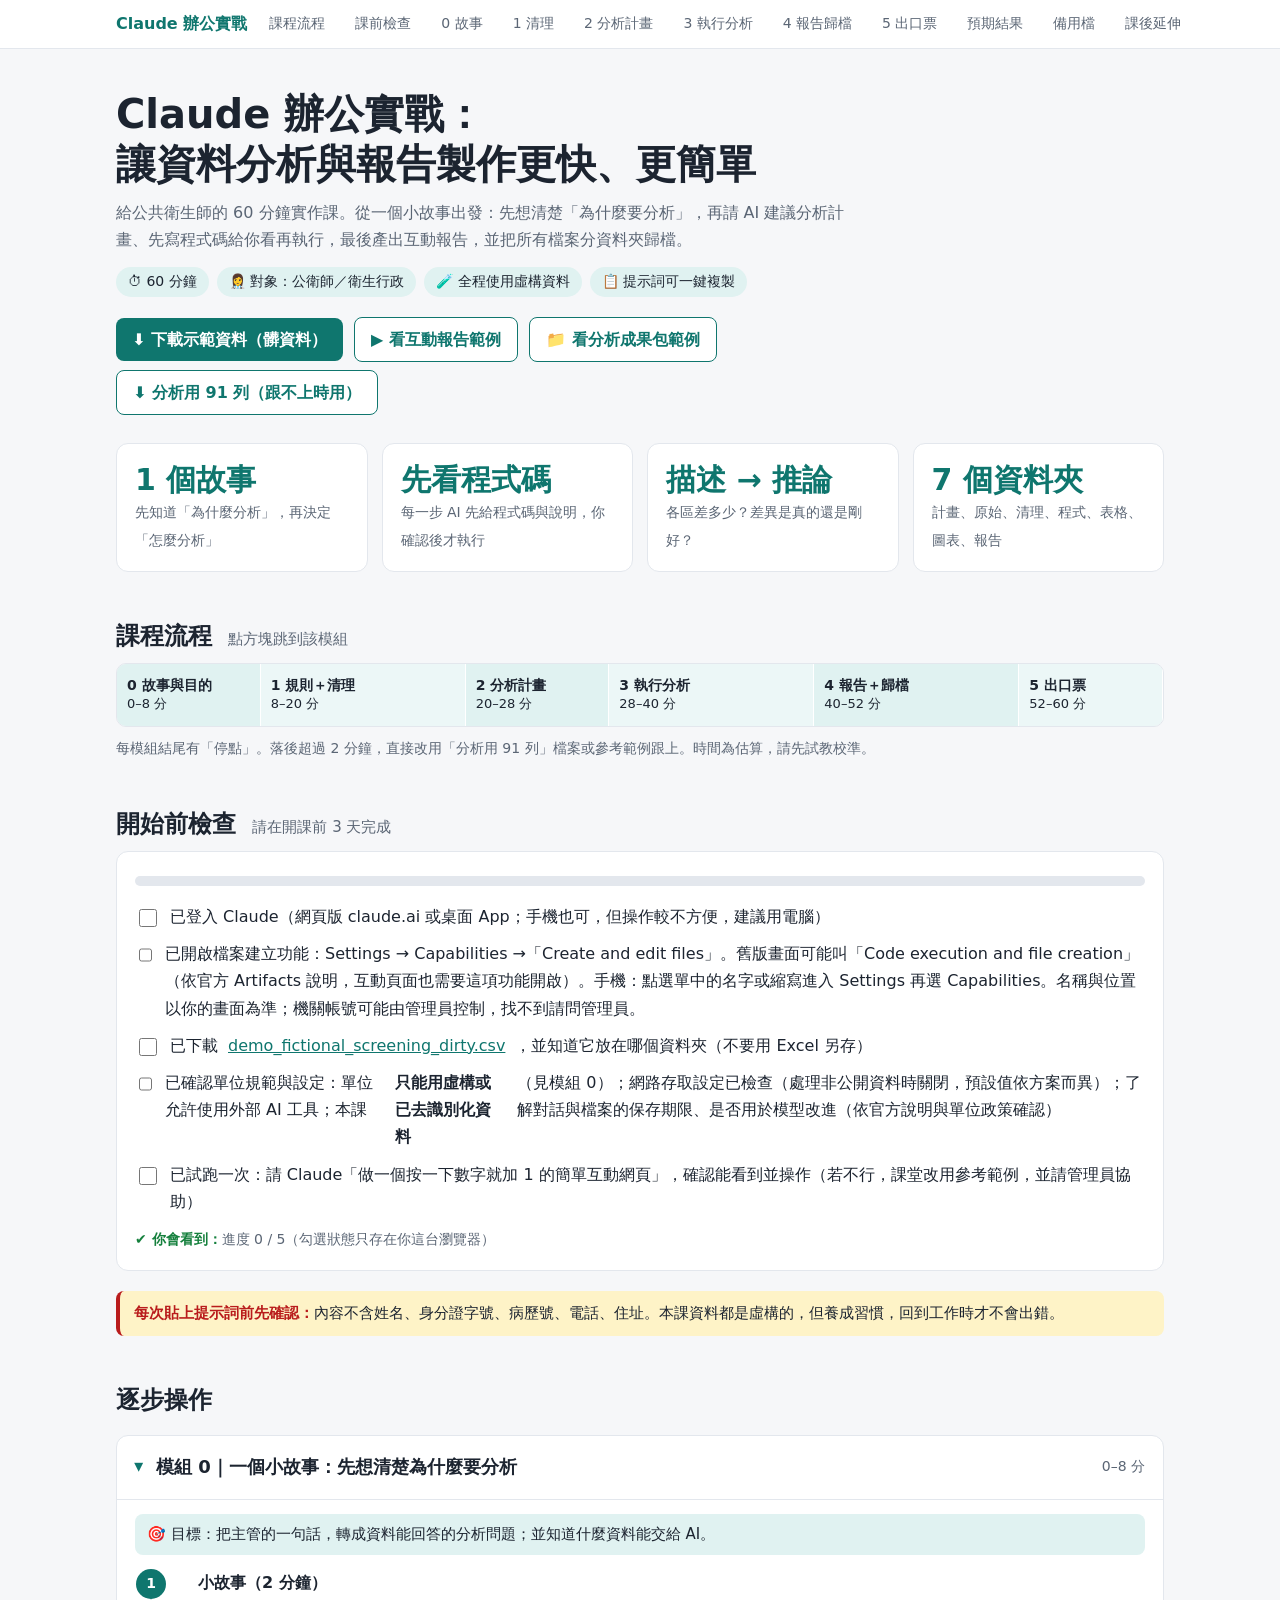
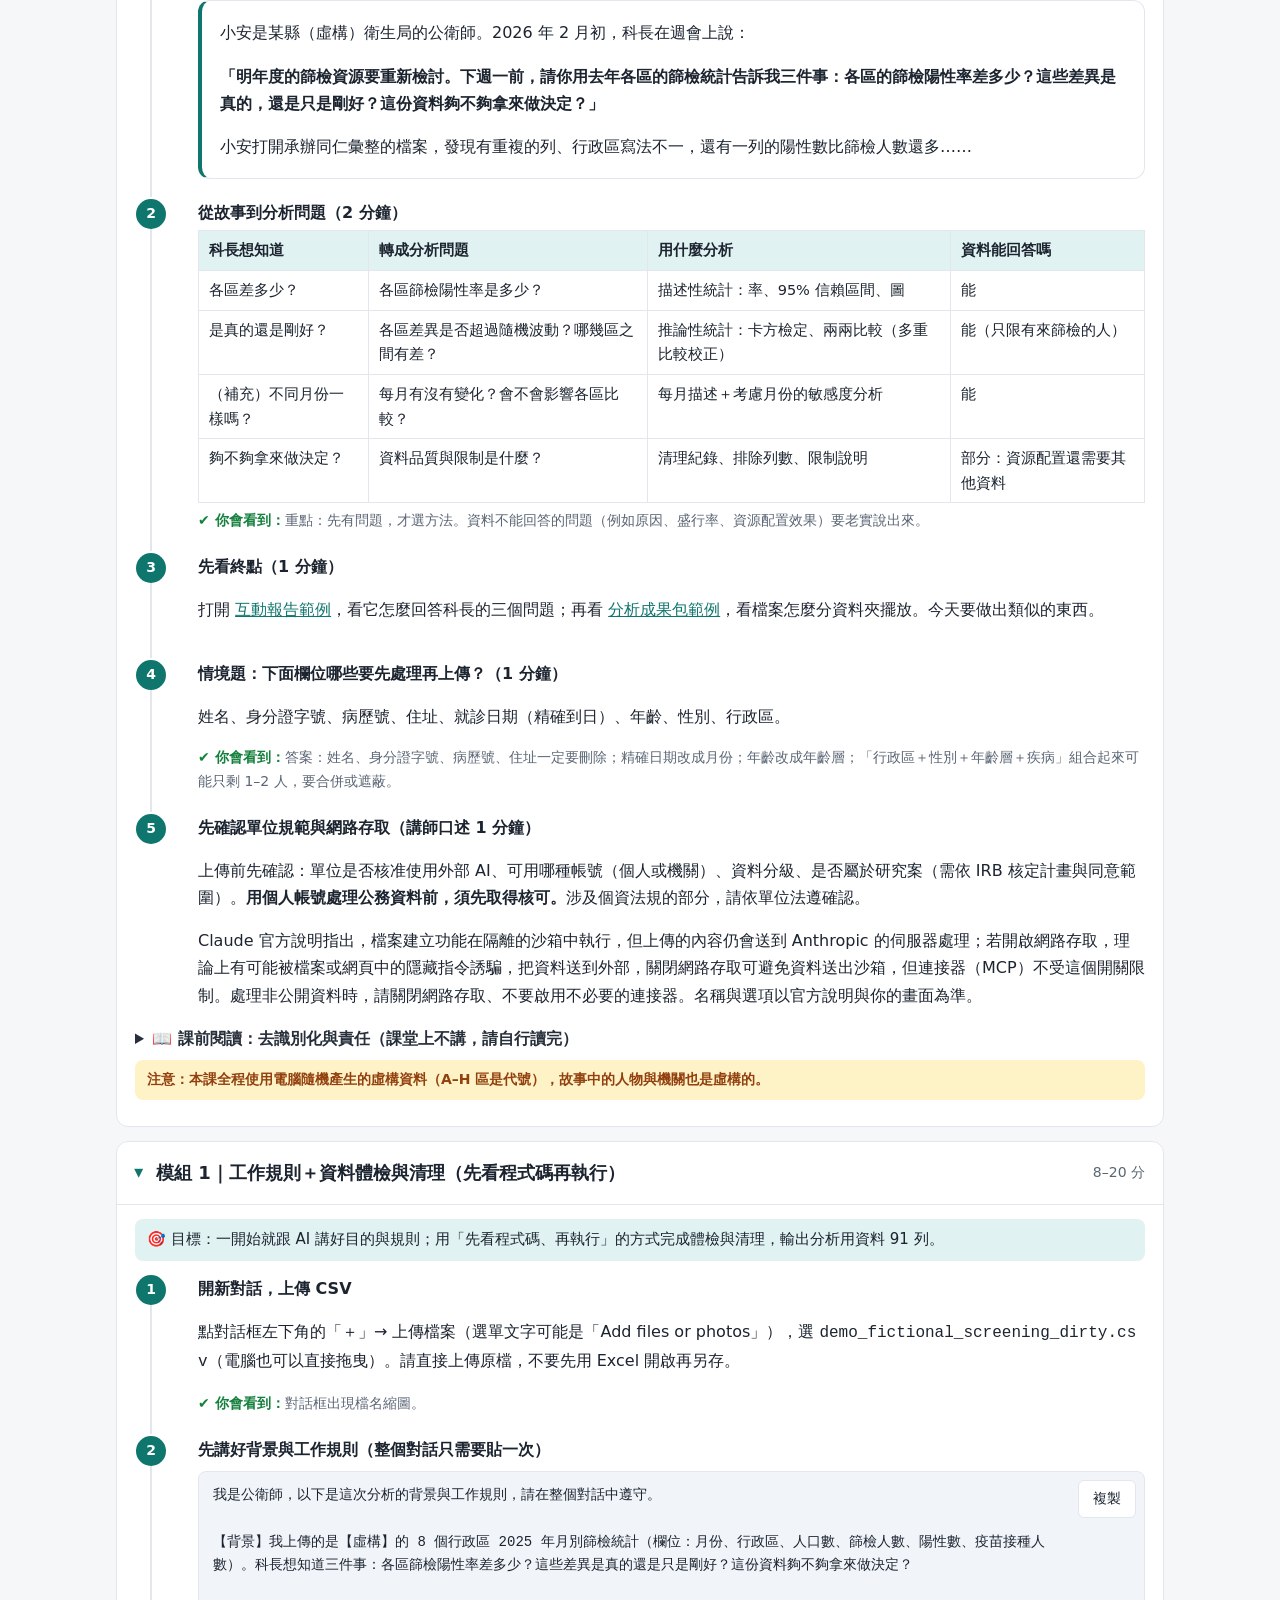
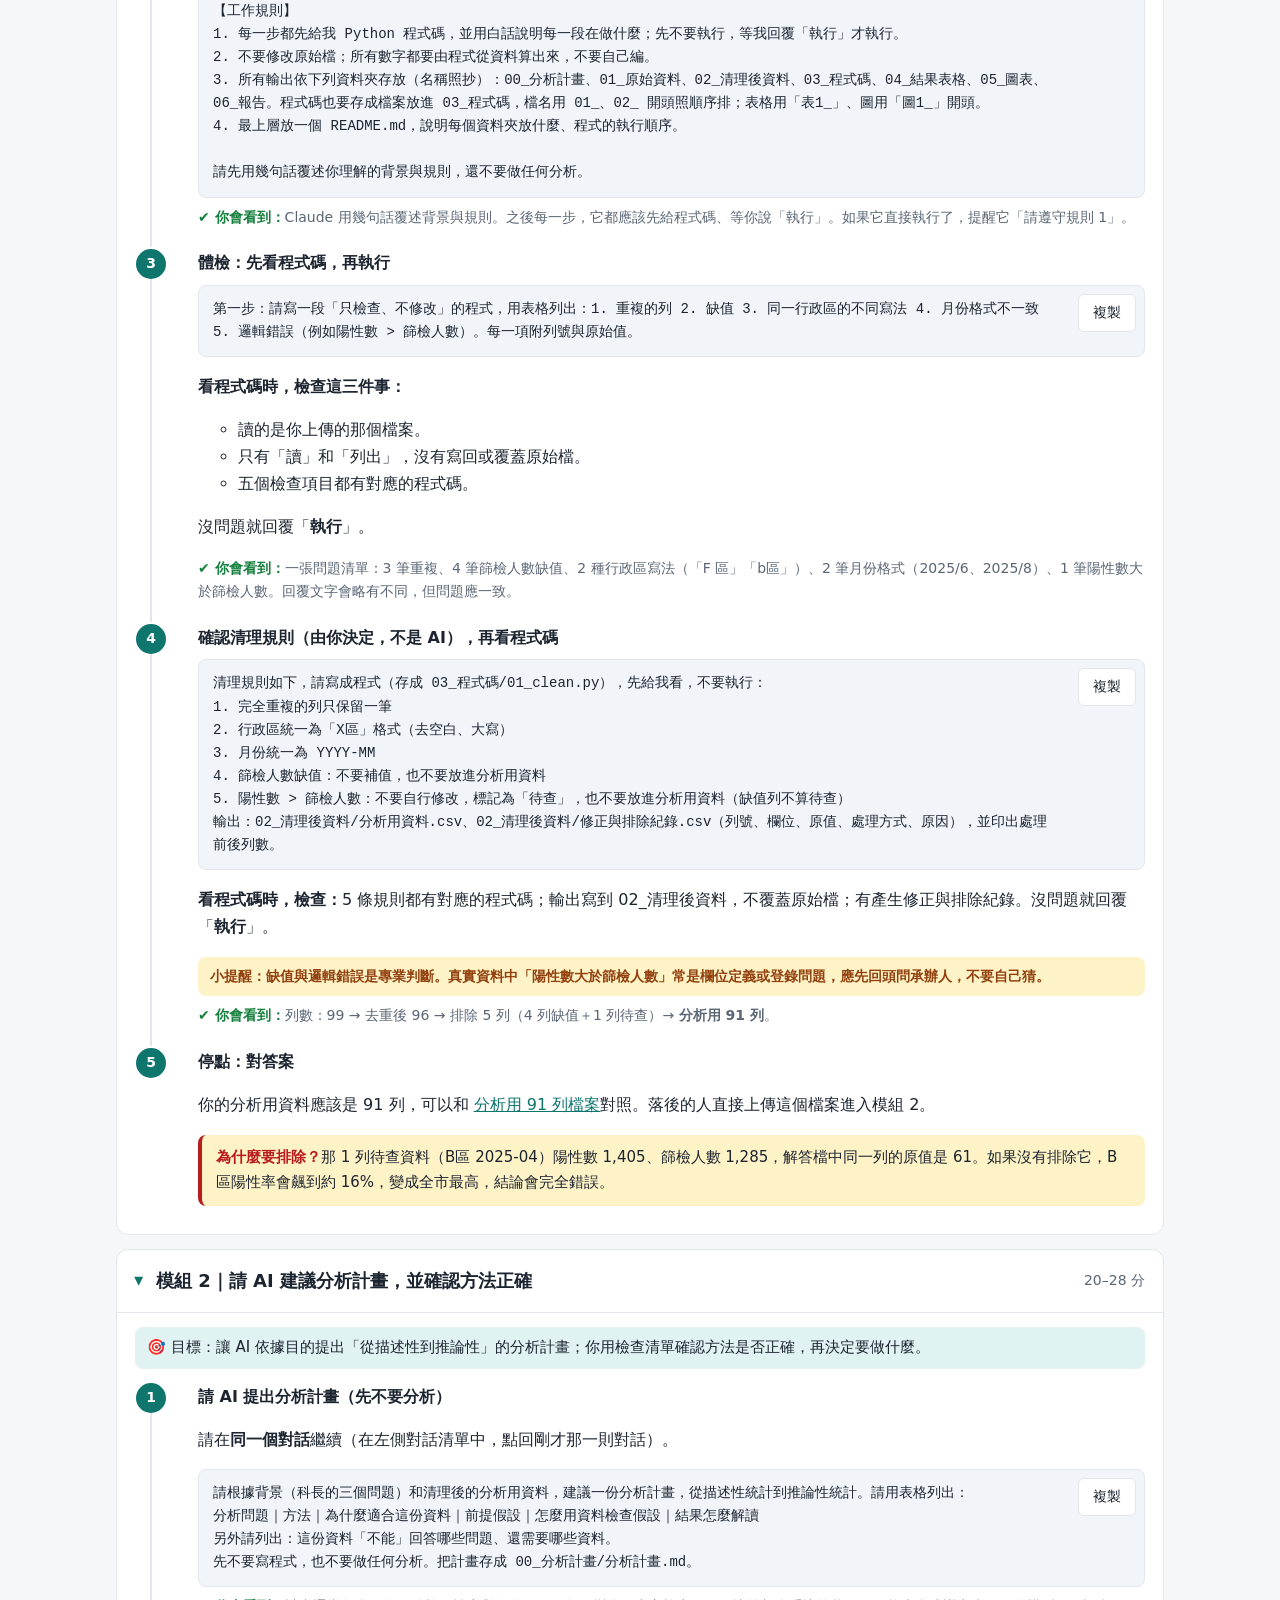
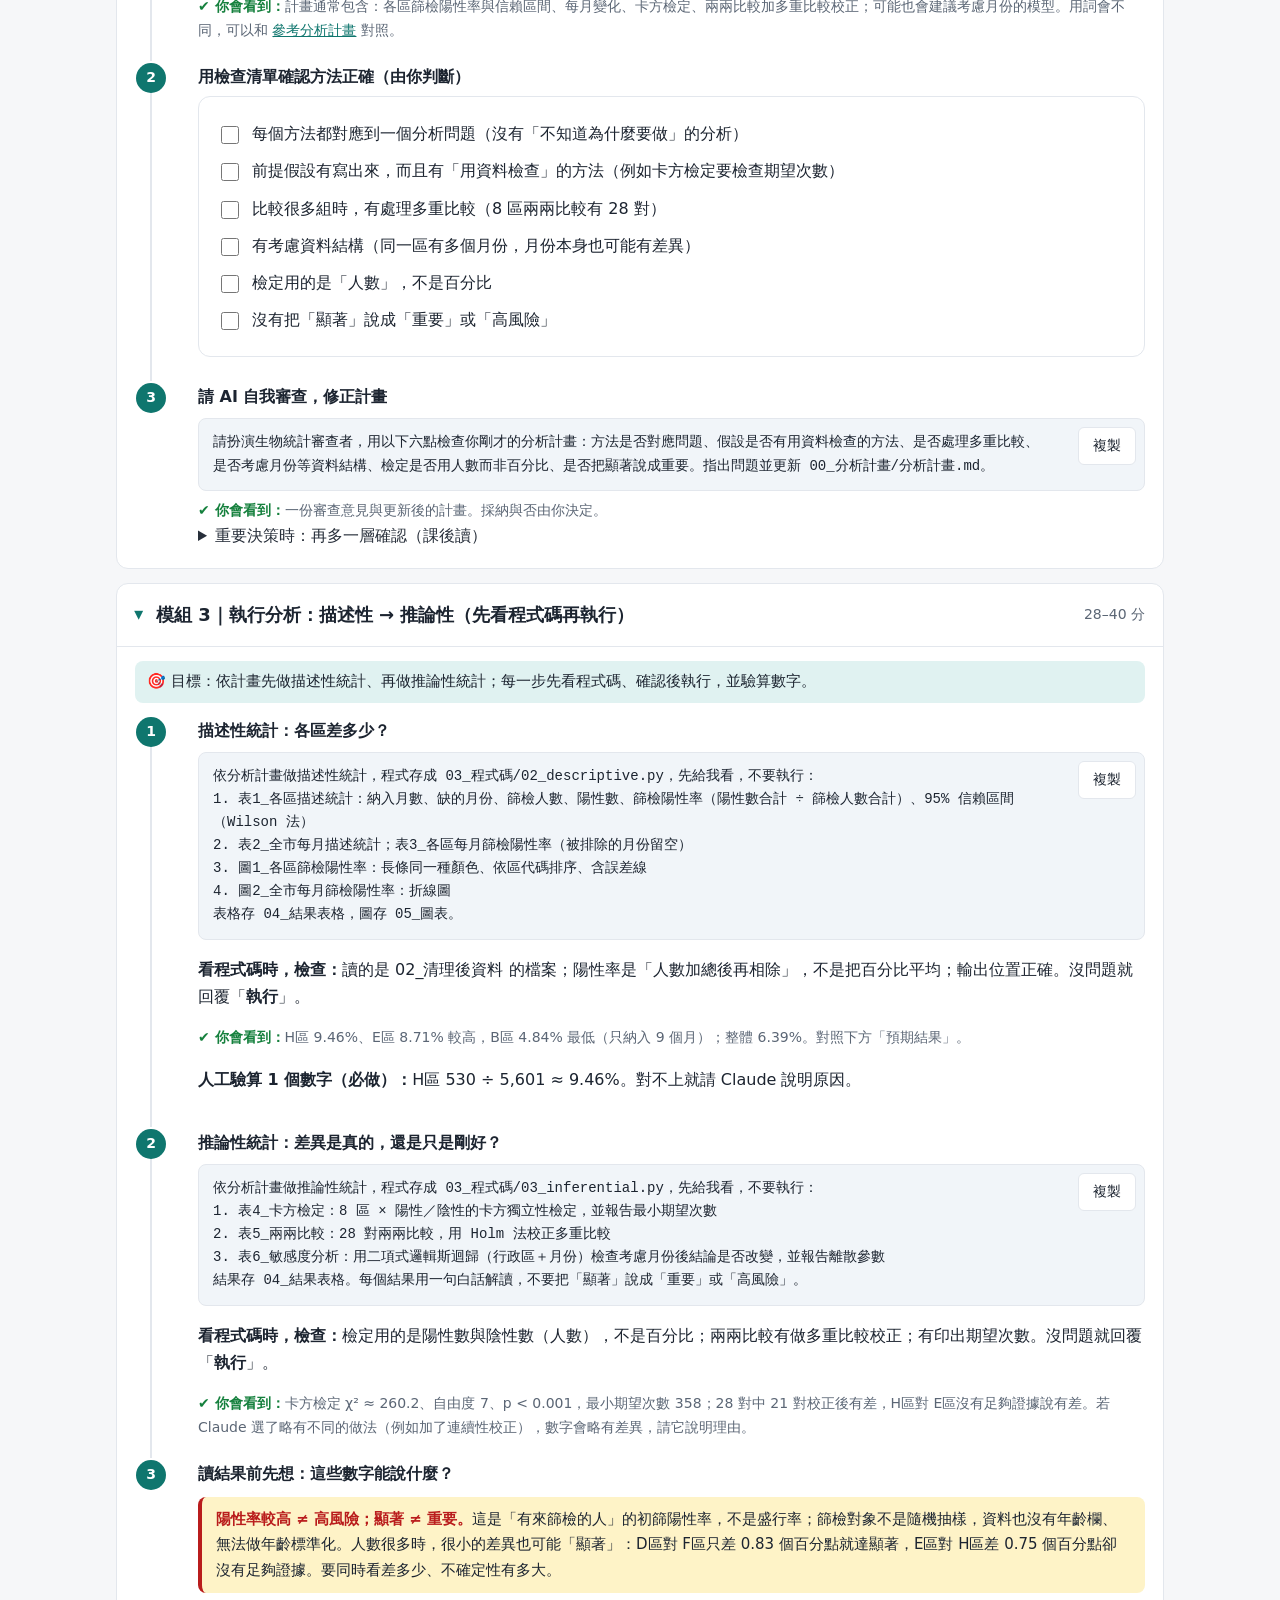
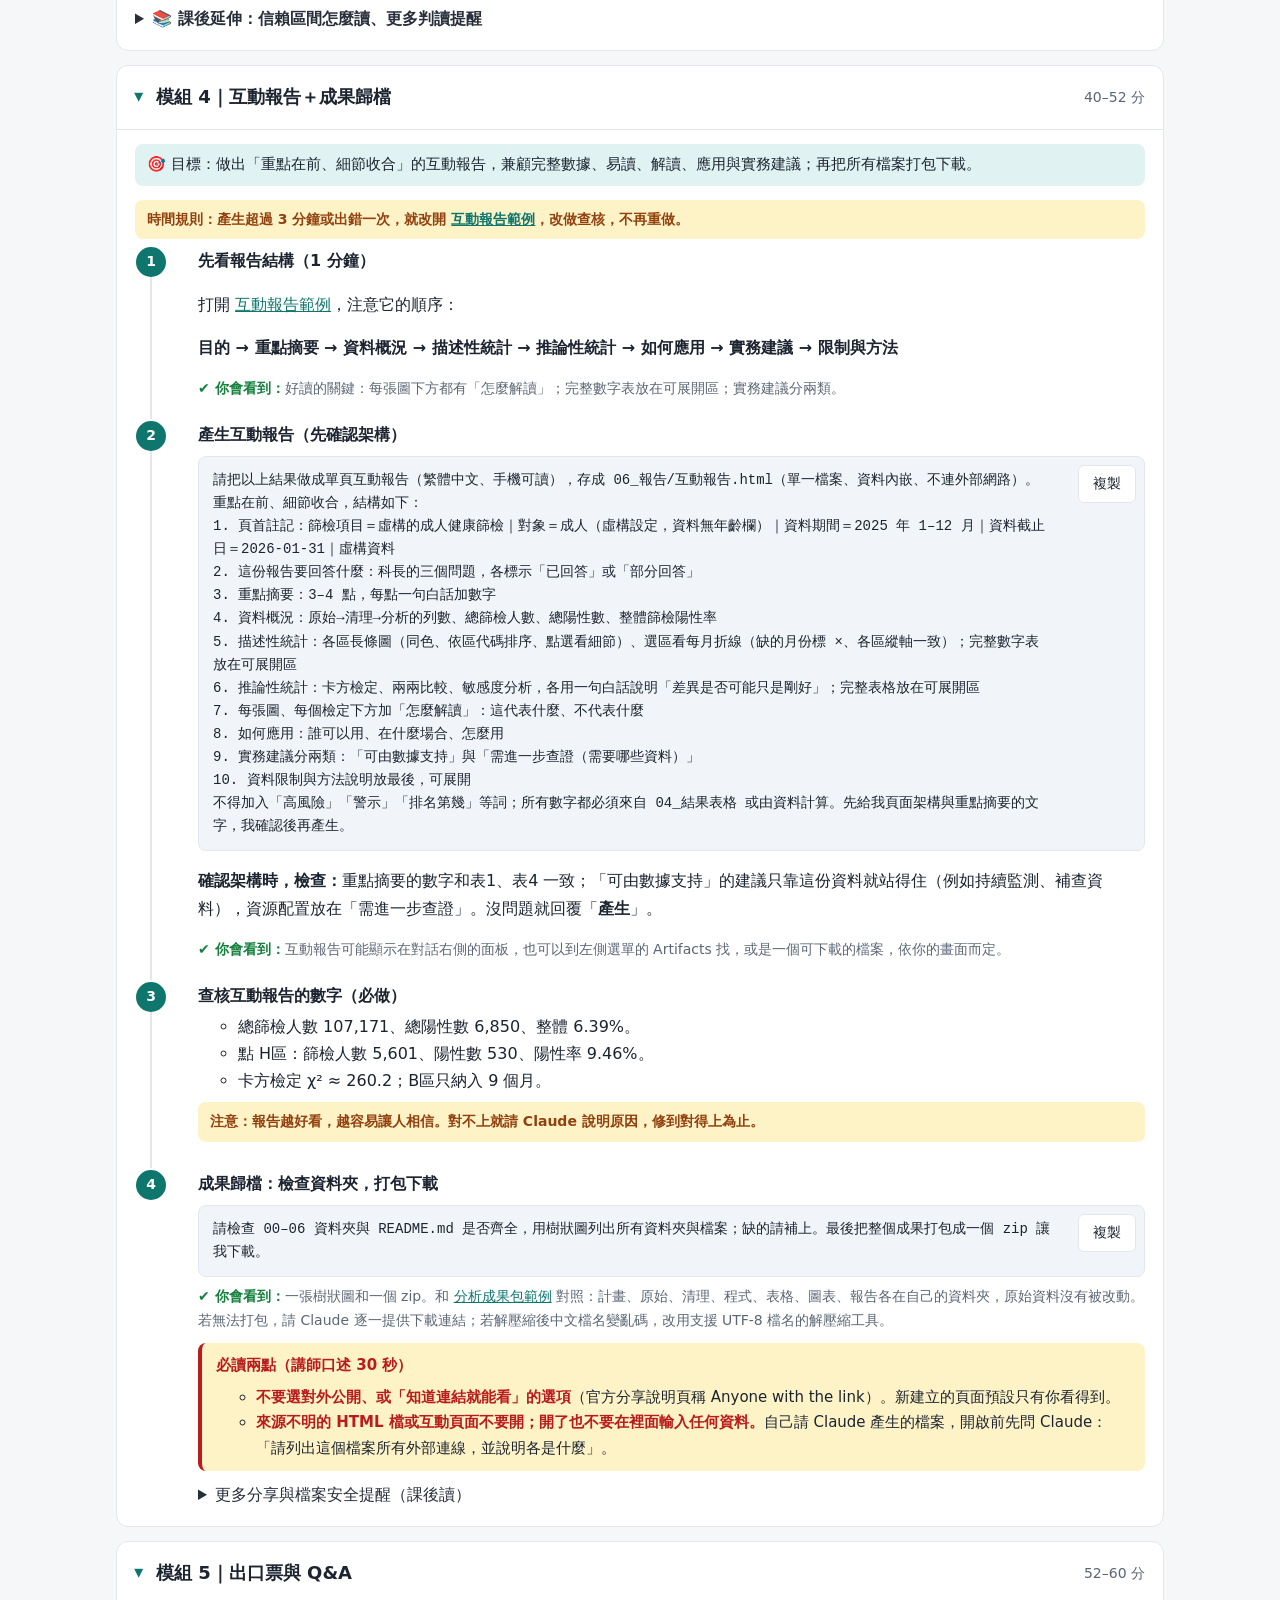
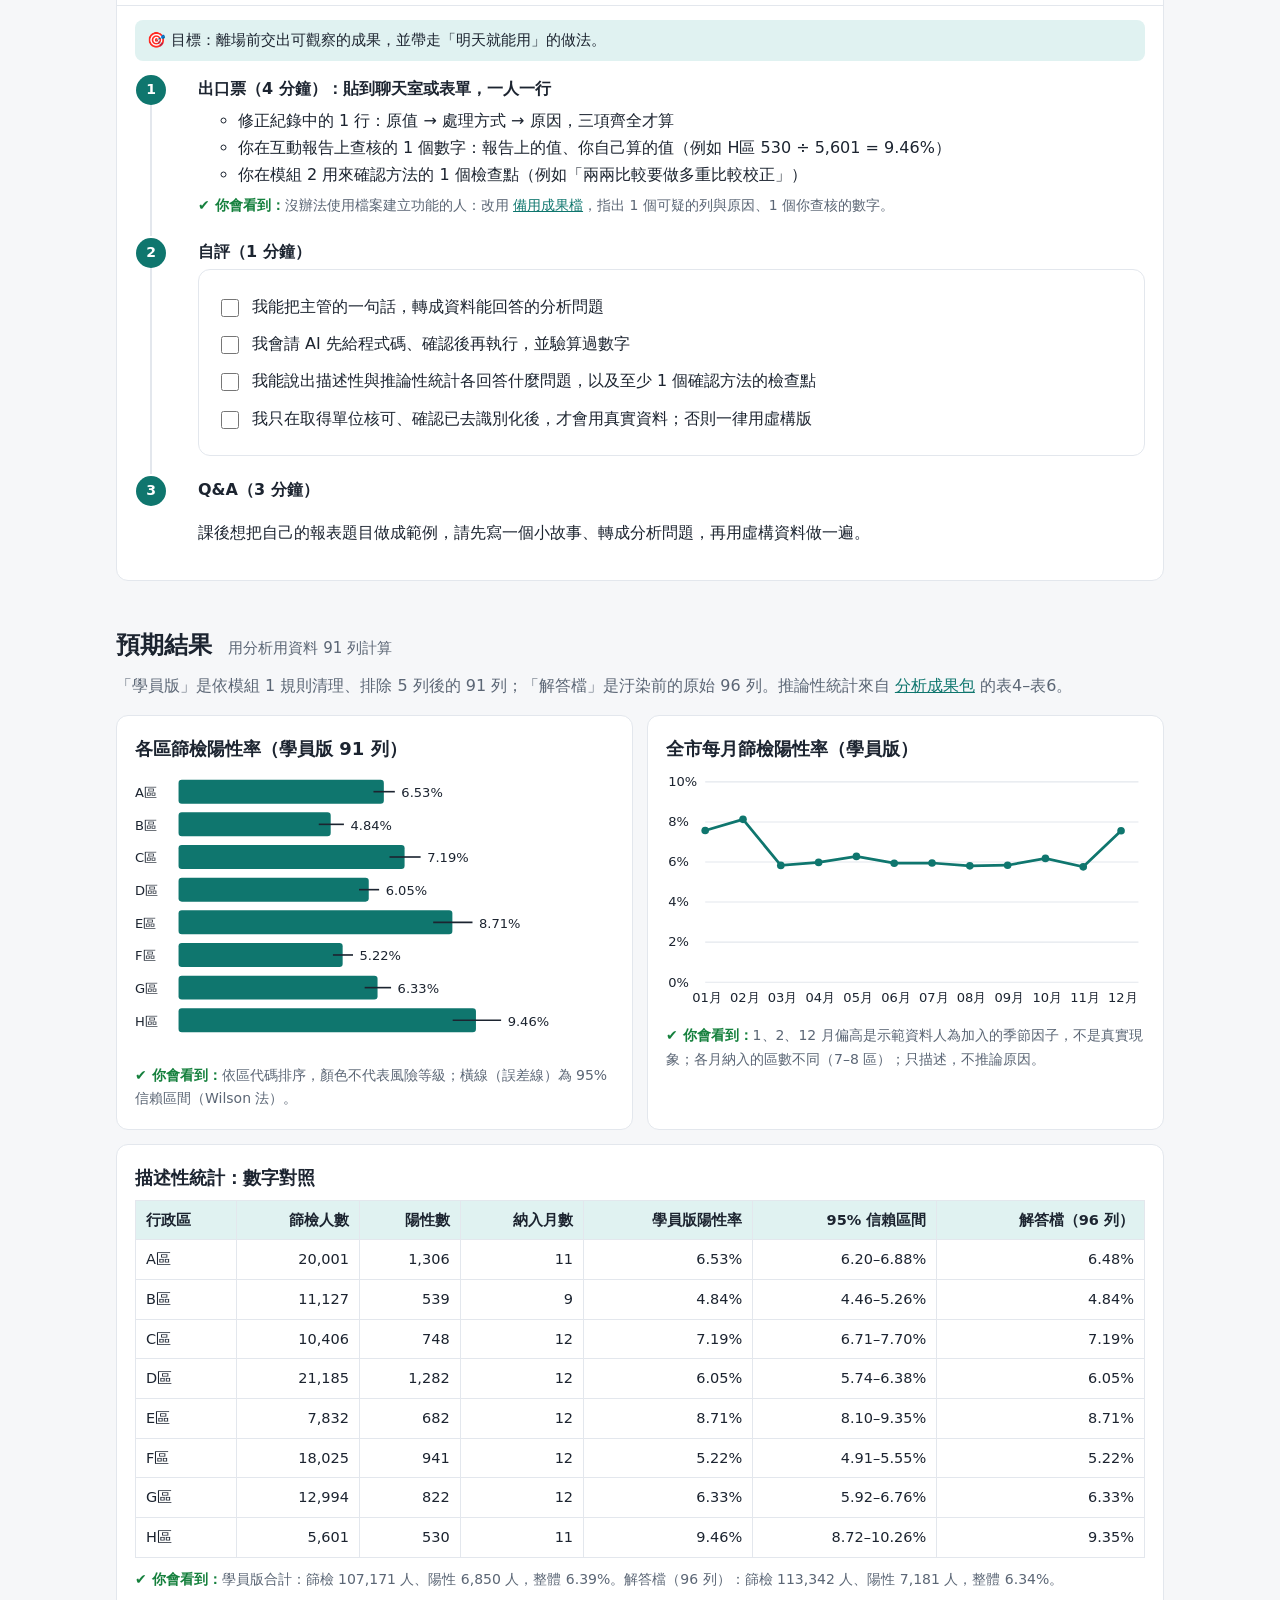
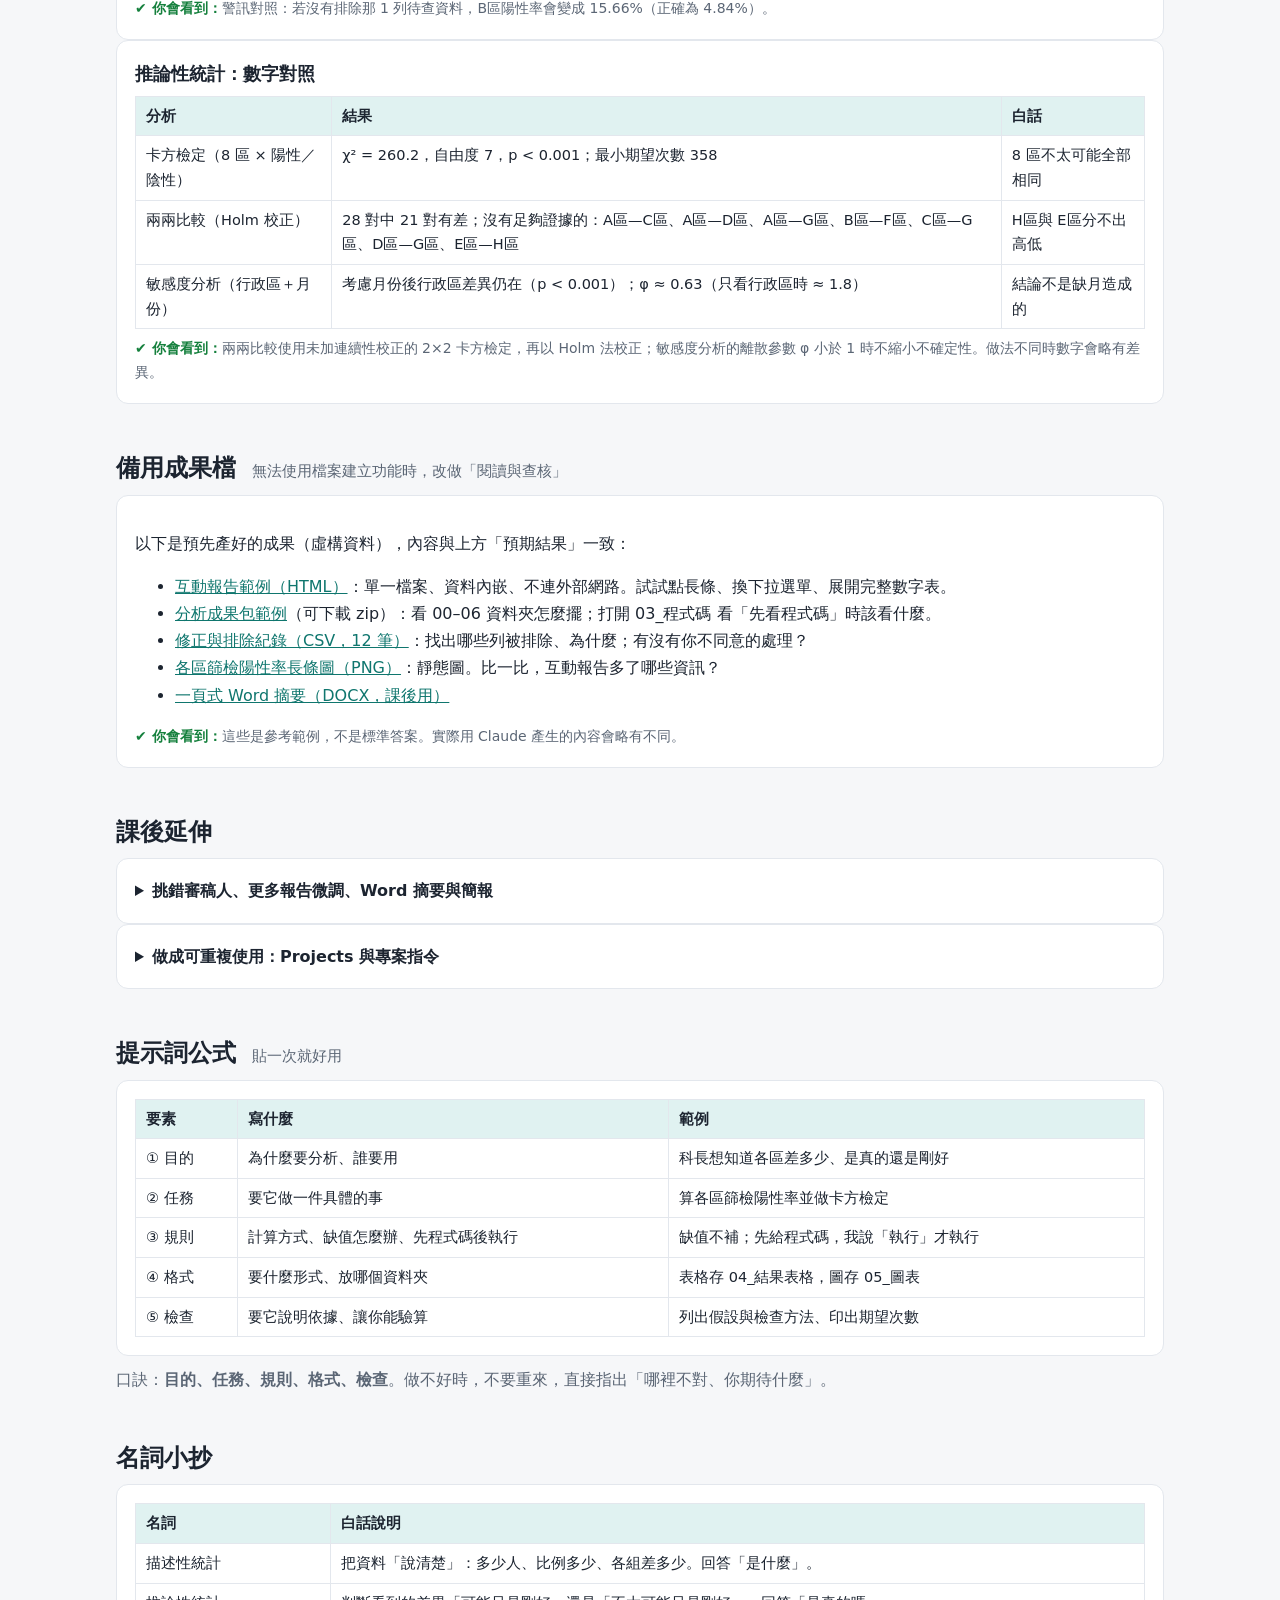
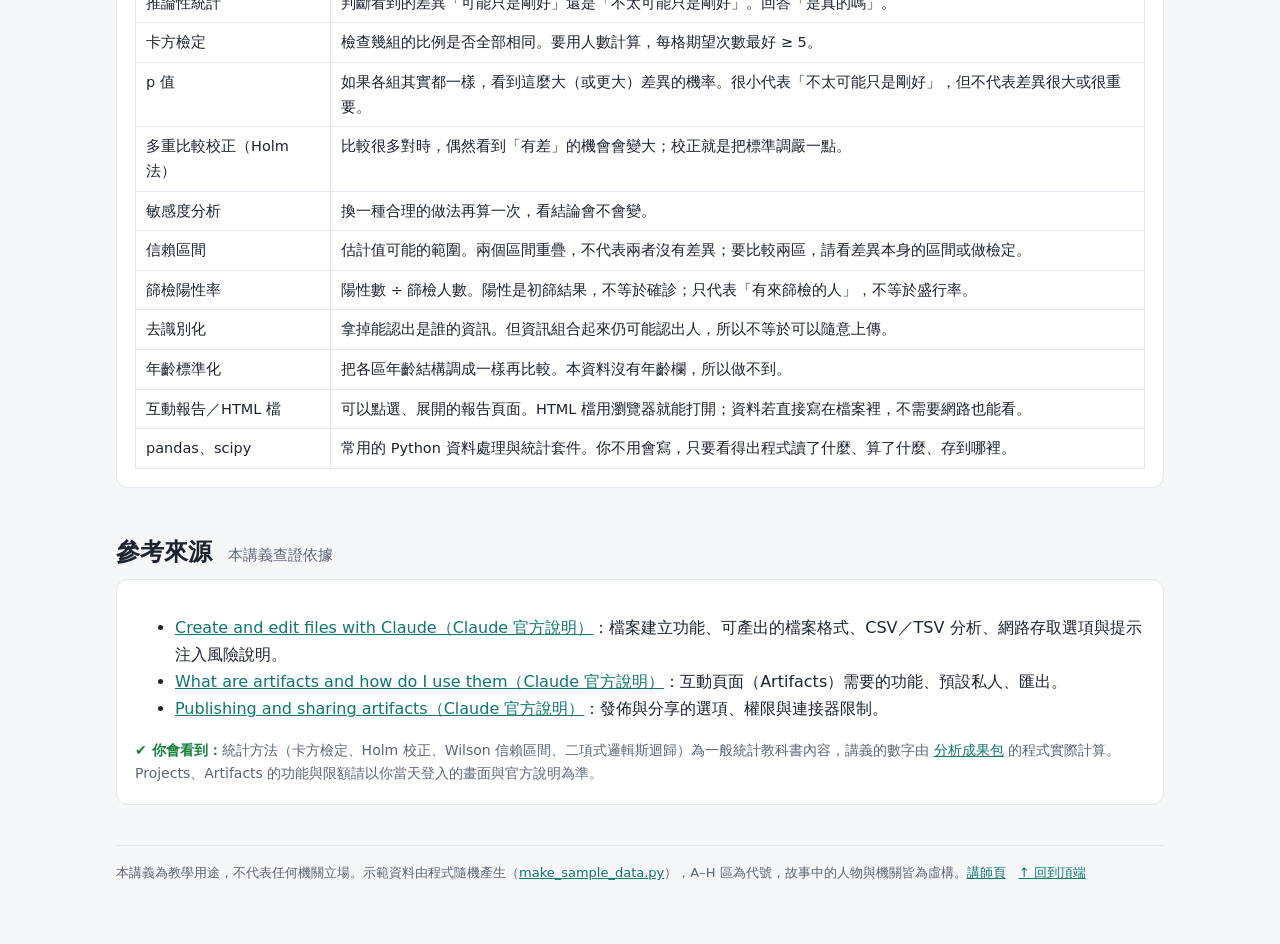
==== commit a375ab2a: "Restructure course around a purpose story, AI analysis plan, code-first execution, foldered outputs," ====
--- a/docs/index.html
+++ b/docs/index.html
@@ -4,38 +4,38 @@
 <meta charset="utf-8">
 <meta name="viewport" content="width=device-width,initial-scale=1">
 <title>Claude 辦公實戰｜公衛師講義 Dashboard</title>
-<meta name="description" content="60 分鐘課程：用 Claude 清理資料、分析、做圖表與報告。Step by step 講義，附虛構示範資料與可複製提示詞。">
+<meta name="description" content="60 分鐘課程：從一個小故事出發，用 Claude 清理資料、規劃與執行描述性到推論性統計、做互動報告並分資料夾歸檔。Step by step 講義，附虛構示範資料與可複製提示詞。">
 <link rel="stylesheet" href="assets/style.css">
 </head>
 <body>
 <header class="top" id="top"><div class="top-in">
 <b>Claude 辦公實戰</b>
-<a href="#plan">課程流程</a><a href="#precheck">課前檢查</a><a href="#m0">0 安全</a><a href="#m1">1 清理</a><a href="#m2">2 分析</a><a href="#m3">3 互動展示</a><a class="opt" href="#m4">4 重複使用</a><a href="#m5">5 出口票</a><a href="#expect">預期結果</a><a class="opt" href="#backup">備用檔</a><a class="opt" href="#recipe">提示詞公式</a><a class="opt" href="#glossary">名詞小抄</a><a href="instructor.html">講師頁</a>
+<a href="#plan">課程流程</a><a href="#precheck">課前檢查</a><a href="#m0">0 故事</a><a href="#m1">1 清理</a><a href="#m2">2 分析計畫</a><a href="#m3">3 執行分析</a><a href="#m4">4 報告歸檔</a><a href="#m5">5 出口票</a><a href="#expect">預期結果</a><a class="opt" href="#backup">備用檔</a><a class="opt" href="#after">課後延伸</a><a class="opt" href="#glossary">名詞小抄</a><a href="instructor.html">講師頁</a>
 </div></header>
 
 <main>
 <section class="hero">
 <h1>Claude 辦公實戰：<br>讓資料分析與報告製作更快、更簡單</h1>
-<p>給公共衛生師的 60 分鐘實作課。照著 Step 做、複製提示詞貼上，就能完成「髒資料 → 清理 → 分析 → 互動圖表」。</p>
+<p>給公共衛生師的 60 分鐘實作課。從一個小故事出發：先想清楚「為什麼要分析」，再請 AI 建議分析計畫、先寫程式碼給你看再執行，最後產出互動報告，並把所有檔案分資料夾歸檔。</p>
 <div class="chips"><span class="chip">⏱ 60 分鐘</span><span class="chip">👩‍⚕️ 對象：公衛師／衛生行政</span><span class="chip">🧪 全程使用虛構資料</span><span class="chip">📋 提示詞可一鍵複製</span></div>
 <p style="margin-top:16px">
 <a class="btn" href="sample-data/demo_fictional_screening_dirty.csv" download>⬇ 下載示範資料（髒資料）</a>
+<a class="btn alt" href="prebuilt/demo_fictional_interactive_report.html" target="_blank" rel="noopener">▶ 看互動報告範例</a>
+<a class="btn alt" href="prebuilt/analysis_package.html">📁 看分析成果包範例</a>
 <a class="btn alt" href="sample-data/demo_fictional_screening_analysis_91rows.csv" download>⬇ 分析用 91 列（跟不上時用）</a>
-<a class="btn alt" href="sample-data/demo_fictional_screening_clean_96rows.csv" download>⬇ 汙染前原始 96 列（解答）</a>
-<a class="btn alt" href="prebuilt/demo_fictional_interactive_dashboard.html" target="_blank" rel="noopener">▶ 看互動圖表範例</a>
 </p>
 </section>
 
 <section class="grid g4" aria-label="課程重點數字">
-<div class="card stat"><b>6 模組</b><span>安全 → 清理 → 分析 → 報告 → 重複使用 → 出口票</span></div>
-<div class="card stat"><b id="s-rows">99 筆</b><span>示範資料原始列數（含 3 筆重複）</span></div>
-<div class="card stat"><b id="s-ana">91 列</b><span>清理後可用於分析的列數</span></div>
-<div class="card stat"><b>1 個</b><span>課堂成果：可點選的互動圖表</span></div>
+<div class="card stat"><b>1 個故事</b><span>先知道「為什麼分析」，再決定「怎麼分析」</span></div>
+<div class="card stat"><b>先看程式碼</b><span>每一步 AI 先給程式碼與說明，你確認後才執行</span></div>
+<div class="card stat"><b>描述 → 推論</b><span>各區差多少？差異是真的還是剛好？</span></div>
+<div class="card stat"><b>7 個資料夾</b><span>計畫、原始、清理、程式、表格、圖表、報告</span></div>
 </section>
 
 <h2 id="plan">課程流程 <small>點方塊跳到該模組</small></h2>
 <div class="tl" id="timeline"></div>
-<p class="lead" style="margin-top:10px;font-size:14px">每模組結尾有「停點」。落後超過 2 分鐘，直接改用「分析用 91 列」檔案跟上。時間為估算，實際可依班級調整。</p>
+<p class="lead" style="margin-top:10px;font-size:14px">每模組結尾有「停點」。落後超過 2 分鐘，直接改用「分析用 91 列」檔案或參考範例跟上。時間為估算，請先試教校準。</p>
 
 <h2 id="pre">開始前檢查 <small>請在開課前 3 天完成</small></h2>
 <div class="card ck" id="precheck">
@@ -46,7 +46,6 @@
 <label><input type="checkbox" data-k="p4"> 已確認單位規範與設定：單位允許使用外部 AI 工具；本課<strong>只能用虛構或已去識別化資料</strong>（見模組 0）；網路存取設定已檢查（處理非公開資料時關閉，預設值依方案而異）；了解對話與檔案的保存期限、是否用於模型改進（依官方說明與單位政策確認）</label>
 <label><input type="checkbox" data-k="p7"> 已試跑一次：請 Claude「做一個按一下數字就加 1 的簡單互動網頁」，確認能看到並操作（若不行，課堂改用參考範例，並請管理員協助）</label>
 <p class="see" style="margin-top:8px" id="pmsg">進度 0 / 5（勾選狀態只存在你這台瀏覽器）</p>
-<p class="note" style="font-weight:400">選填：想一個工作上想改善的報表題目（只是構想，不要準備真實資料），課後可以用虛構資料練習。</p>
 </div>
 
 <div class="warnbox" style="margin-top:20px"><b>每次貼上提示詞前先確認：</b>內容不含姓名、身分證字號、病歷號、電話、住址。本課資料都是虛構的，但養成習慣，回到工作時才不會出錯。</div>
@@ -55,69 +54,90 @@
 
 <!-- M0 -->
 <details class="mod" id="m0" open>
-<summary>模組 0｜講師示範＋資料安全 <span class="time">0–8 分</span></summary>
-<div class="mod-body">
-<div class="goal">🎯 目標：先看一次完整流程（5 分鐘），再用 3 分鐘學會判斷什麼資料能上傳。</div>
-<ol class="steps">
-<li><h4>講師示範（5 分鐘，學員只看不做）</h4>
-<p>講師現場跑一遍：上傳 → 體檢 → 確認規則 → 出表 → 驗算。學員先知道終點長什麼樣子，後面操作比較不會慌。</p></li>
+<summary>模組 0｜一個小故事：先想清楚為什麼要分析 <span class="time">0–8 分</span></summary>
+<div class="mod-body">
+<div class="goal">🎯 目標：把主管的一句話，轉成資料能回答的分析問題；並知道什麼資料能交給 AI。</div>
+<ol class="steps">
+<li><h4>小故事（2 分鐘）</h4>
+<div class="card" style="border-left:4px solid var(--brand)">
+<p style="margin-top:0">小安是某縣（虛構）衛生局的公衛師。2026 年 2 月初，科長在週會上說：</p>
+<p><b>「明年度的篩檢資源要重新檢討。下週一前，請你用去年各區的篩檢統計告訴我三件事：各區的篩檢陽性率差多少？這些差異是真的，還是只是剛好？這份資料夠不夠拿來做決定？」</b></p>
+<p style="margin-bottom:0">小安打開承辦同仁彙整的檔案，發現有重複的列、行政區寫法不一，還有一列的陽性數比篩檢人數還多……</p>
+</div></li>
+<li><h4>從故事到分析問題（2 分鐘）</h4>
+<div class="tw"><table>
+<tr><th>科長想知道</th><th>轉成分析問題</th><th>用什麼分析</th><th>資料能回答嗎</th></tr>
+<tr><td>各區差多少？</td><td>各區篩檢陽性率是多少？</td><td>描述性統計：率、95% 信賴區間、圖</td><td>能</td></tr>
+<tr><td>是真的還是剛好？</td><td>各區差異是否超過隨機波動？哪幾區之間有差？</td><td>推論性統計：卡方檢定、兩兩比較（多重比較校正）</td><td>能（只限有來篩檢的人）</td></tr>
+<tr><td>（補充）不同月份一樣嗎？</td><td>每月有沒有變化？會不會影響各區比較？</td><td>每月描述＋考慮月份的敏感度分析</td><td>能</td></tr>
+<tr><td>夠不夠拿來做決定？</td><td>資料品質與限制是什麼？</td><td>清理紀錄、排除列數、限制說明</td><td>部分：資源配置還需要其他資料</td></tr>
+</table></div>
+<p class="see">重點：先有問題，才選方法。資料不能回答的問題（例如原因、盛行率、資源配置效果）要老實說出來。</p></li>
+<li><h4>先看終點（1 分鐘）</h4>
+<p>打開 <a href="prebuilt/demo_fictional_interactive_report.html" target="_blank" rel="noopener">互動報告範例</a>，看它怎麼回答科長的三個問題；再看 <a href="prebuilt/analysis_package.html">分析成果包範例</a>，看檔案怎麼分資料夾擺放。今天要做出類似的東西。</p></li>
 <li><h4>情境題：下面欄位哪些要先處理再上傳？（1 分鐘）</h4>
 <p>姓名、身分證字號、病歷號、住址、就診日期（精確到日）、年齡、性別、行政區。</p>
 <p class="see">答案：姓名、身分證字號、病歷號、住址一定要刪除；精確日期改成月份；年齡改成年齡層；「行政區＋性別＋年齡層＋疾病」組合起來可能只剩 1–2 人，要合併或遮蔽。</p></li>
-<li><h4>先確認單位規範</h4>
-<p>上傳前先確認：單位是否核准使用外部 AI、可用哪種帳號（個人或機關）、這份資料的分級、是否屬於研究案（需依 IRB 核定計畫與同意範圍）、資料留存與是否用於模型訓練的設定（依官方說明與單位政策確認）。<b>用個人帳號處理公務資料前，須先取得核可。</b>涉及個資法規的部分，請依單位法遵確認。</p></li>
-<li><h4>網路存取與提示注入</h4>
-<p>Claude 官方說明指出，檔案建立功能在隔離的沙箱中執行，但沙箱不等於資料不離開你的電腦：上傳的內容仍會送到 Anthropic 的伺服器處理。官方也指出，若開啟網路存取，理論上有可能被檔案或網頁中的隱藏指令誘騙，把資料送到外部；關閉網路存取可避免資料送出沙箱。但連接器（MCP）不受這個開關限制，仍可能對外連線，需另外檢視。處理非公開資料時，請關閉網路存取、不要啟用不必要的連接器，並全程盯著 Claude 的操作，發現異常立刻停止。網路存取的預設值依方案而異，請自行到設定檢查；機關帳號由管理員設定。名稱與選項以官方說明與你的畫面為準。</p></li>
+<li><h4>先確認單位規範與網路存取（講師口述 1 分鐘）</h4>
+<p>上傳前先確認：單位是否核准使用外部 AI、可用哪種帳號（個人或機關）、資料分級、是否屬於研究案（需依 IRB 核定計畫與同意範圍）。<b>用個人帳號處理公務資料前，須先取得核可。</b>涉及個資法規的部分，請依單位法遵確認。</p>
+<p>Claude 官方說明指出，檔案建立功能在隔離的沙箱中執行，但上傳的內容仍會送到 Anthropic 的伺服器處理；若開啟網路存取，理論上有可能被檔案或網頁中的隱藏指令誘騙，把資料送到外部，關閉網路存取可避免資料送出沙箱，但連接器（MCP）不受這個開關限制。處理非公開資料時，請關閉網路存取、不要啟用不必要的連接器。名稱與選項以官方說明與你的畫面為準。</p></li>
 </ol>
 <details class="later" style="margin-top:12px">
 <summary style="cursor:pointer;font-weight:700">📖 課前閱讀：去識別化與責任（課堂上不講，請自行讀完）</summary>
 <div class="card" style="margin-top:8px">
 <p><b>去識別化不等於可以隨便上傳。</b>檢查每個格子的人數：人數很少（例如少於 5 人，門檻請依單位規定）的格子要合併或遮蔽。避免同時保留細地區、精確日期、年齡與性別。合併或遮蔽後，也要檢查總計與其他表格能不能反推出被遮蔽的數字。去識別化後仍可能被重新辨識，所以是否可以上傳，仍須經單位同意。</p>
-<p><b>AI 的輸出要人工查核，責任在署名者。</b>數字、公式、結論都要抽查。對外報告是否要揭露 AI 輔助，依單位規定；建議保留清理紀錄與提示詞，方便日後稽核。</p>
-</div>
-</details>
-<div class="note">注意：本課全程使用電腦隨機產生的虛構資料（A–H 區是代號），不代表任何真實地區或個案。</div>
+<p><b>AI 的輸出要人工查核，責任在署名者。</b>數字、公式、結論都要抽查。對外報告是否要揭露 AI 輔助，依單位規定；建議保留清理紀錄、程式碼與提示詞，方便日後稽核。</p>
+</div>
+</details>
+<div class="note">注意：本課全程使用電腦隨機產生的虛構資料（A–H 區是代號），故事中的人物與機關也是虛構的。</div>
 </div>
 </details>
 
 <!-- M1 -->
 <details class="mod" id="m1" open>
-<summary>模組 1｜資料清理：從髒資料到分析用資料 <span class="time">8–22 分</span></summary>
-<div class="mod-body">
-<div class="goal">🎯 目標：抓出資料問題、確認處理規則，輸出「分析用資料 91 列」與修正紀錄。</div>
+<summary>模組 1｜工作規則＋資料體檢與清理（先看程式碼再執行） <span class="time">8–20 分</span></summary>
+<div class="mod-body">
+<div class="goal">🎯 目標：一開始就跟 AI 講好目的與規則；用「先看程式碼、再執行」的方式完成體檢與清理，輸出分析用資料 91 列。</div>
 <ol class="steps">
 <li><h4>開新對話，上傳 CSV</h4>
-<p>點對話框左下角的「＋」→ 上傳檔案（選單文字可能是「Add files or photos」），選 <code>demo_fictional_screening_dirty.csv</code>（手機同樣點「＋」；電腦也可以直接拖曳）。請直接上傳原檔，不要先用 Excel 開啟再另存。CSV 與 TSV 是官方列出的支援格式，檔案大小上限以官方說明為準。</p>
+<p>點對話框左下角的「＋」→ 上傳檔案（選單文字可能是「Add files or photos」），選 <code>demo_fictional_screening_dirty.csv</code>（電腦也可以直接拖曳）。請直接上傳原檔，不要先用 Excel 開啟再另存。</p>
 <p class="see">對話框出現檔名縮圖。</p></li>
-<li><h4>先「體檢」，不要急著修</h4>
-<p>先讓 Claude 只回報問題，不要動資料。</p>
-<div class="prompt" data-copy>我上傳了一份【虛構】的行政區月別篩檢統計 CSV。
-欄位：月份、行政區、人口數、篩檢人數、陽性數、疫苗接種人數。
-請先「只檢查、不修改」，用表格列出：
-1. 重複的列（列號）
-2. 缺值（欄位、列號）
-3. 同一個行政區的不同寫法
-4. 月份格式不一致
-5. 邏輯錯誤（例如陽性數 > 篩檢人數）
-每一項請附證據（列號與原始值）。最後告訴我你打算用什麼規則處理，等我確認再動手。</div>
-<p class="see">一張問題清單：3 筆重複、4 筆篩檢人數缺值、2 種行政區寫法（「F 區」「a區」）、2 筆月份格式（2025/5、2025/8）、1 筆陽性數大於篩檢人數。回覆文字會略有不同，但問題應一致。</p></li>
-<li><h4>確認處理規則（由你決定，不是 AI）</h4>
-<div class="prompt" data-copy>處理規則如下，請照做：
+<li><h4>先講好背景與工作規則（整個對話只需要貼一次）</h4>
+<div class="prompt" data-copy>我是公衛師，以下是這次分析的背景與工作規則，請在整個對話中遵守。
+
+【背景】我上傳的是【虛構】的 8 個行政區 2025 年月別篩檢統計（欄位：月份、行政區、人口數、篩檢人數、陽性數、疫苗接種人數）。科長想知道三件事：各區篩檢陽性率差多少？這些差異是真的還是只是剛好？這份資料夠不夠拿來做決定？
+
+【工作規則】
+1. 每一步都先給我 Python 程式碼，並用白話說明每一段在做什麼；先不要執行，等我回覆「執行」才執行。
+2. 不要修改原始檔；所有數字都要由程式從資料算出來，不要自己編。
+3. 所有輸出依下列資料夾存放（名稱照抄）：00_分析計畫、01_原始資料、02_清理後資料、03_程式碼、04_結果表格、05_圖表、06_報告。程式碼也要存成檔案放進 03_程式碼，檔名用 01_、02_ 開頭照順序排；表格用「表1_」、圖用「圖1_」開頭。
+4. 最上層放一個 README.md，說明每個資料夾放什麼、程式的執行順序。
+
+請先用幾句話覆述你理解的背景與規則，還不要做任何分析。</div>
+<p class="see">Claude 用幾句話覆述背景與規則。之後每一步，它都應該先給程式碼、等你說「執行」。如果它直接執行了，提醒它「請遵守規則 1」。</p></li>
+<li><h4>體檢：先看程式碼，再執行</h4>
+<div class="prompt" data-copy>第一步：請寫一段「只檢查、不修改」的程式，用表格列出：1. 重複的列 2. 缺值 3. 同一行政區的不同寫法 4. 月份格式不一致 5. 邏輯錯誤（例如陽性數 > 篩檢人數）。每一項附列號與原始值。</div>
+<p><b>看程式碼時，檢查這三件事：</b></p>
+<ul>
+<li>讀的是你上傳的那個檔案。</li>
+<li>只有「讀」和「列出」，沒有寫回或覆蓋原始檔。</li>
+<li>五個檢查項目都有對應的程式碼。</li>
+</ul>
+<p>沒問題就回覆「<b>執行</b>」。</p>
+<p class="see">一張問題清單：3 筆重複、4 筆篩檢人數缺值、2 種行政區寫法（「F 區」「b區」）、2 筆月份格式（2025/6、2025/8）、1 筆陽性數大於篩檢人數。回覆文字會略有不同，但問題應一致。</p></li>
+<li><h4>確認清理規則（由你決定，不是 AI），再看程式碼</h4>
+<div class="prompt" data-copy>清理規則如下，請寫成程式（存成 03_程式碼/01_clean.py），先給我看，不要執行：
 1. 完全重複的列只保留一筆
 2. 行政區統一為「X區」格式（去空白、大寫）
 3. 月份統一為 YYYY-MM
 4. 篩檢人數缺值：不要補值，也不要放進分析用資料
-5. 陽性數 > 篩檢人數：不要自行修改，標記為「待查」，也不要放進分析用資料（缺值列不算待查）</div>
-<div class="note">小提醒：缺值與邏輯錯誤是專業判斷。真實資料中「陽性數大於篩檢人數」常是欄位定義或登錄問題，應先回頭問承辦人，不要自己猜。</div></li>
-<li><h4>輸出檔案與修正紀錄</h4>
-<div class="prompt" data-copy>請輸出：
-(a) 分析用資料 CSV（已排除缺值列與待查列）
-(b) 修正與排除紀錄表（列號、欄位、原值、處理方式、原因）
-(c) 處理前後列數
-輸出後，請在回覆中點檔案名稱讓我下載。</div>
-<p class="see">列數：99 → 去重後 96 → 排除 5 列（4 列缺值＋1 列待查）→ <b>分析用 91 列</b>。回覆中點檔案名稱即可下載。完整清理檔（含被排除的列）可課後再要。</p></li>
+5. 陽性數 > 篩檢人數：不要自行修改，標記為「待查」，也不要放進分析用資料（缺值列不算待查）
+輸出：02_清理後資料/分析用資料.csv、02_清理後資料/修正與排除紀錄.csv（列號、欄位、原值、處理方式、原因），並印出處理前後列數。</div>
+<p><b>看程式碼時，檢查：</b>5 條規則都有對應的程式碼；輸出寫到 02_清理後資料，不覆蓋原始檔；有產生修正與排除紀錄。沒問題就回覆「<b>執行</b>」。</p>
+<div class="note">小提醒：缺值與邏輯錯誤是專業判斷。真實資料中「陽性數大於篩檢人數」常是欄位定義或登錄問題，應先回頭問承辦人，不要自己猜。</div>
+<p class="see">列數：99 → 去重後 96 → 排除 5 列（4 列缺值＋1 列待查）→ <b>分析用 91 列</b>。</p></li>
 <li><h4>停點：對答案</h4>
-<p>你的分析用資料應該是 91 列，可以和 <a href="sample-data/demo_fictional_screening_analysis_91rows.csv" download>分析用 91 列檔案</a>對照。落後的人直接用這個檔案進入模組 2。</p>
+<p>你的分析用資料應該是 91 列，可以和 <a href="sample-data/demo_fictional_screening_analysis_91rows.csv" download>分析用 91 列檔案</a>對照。落後的人直接上傳這個檔案進入模組 2。</p>
 <div class="warnbox"><b>為什麼要排除？</b>那 1 列待查資料（B區 2025-04）陽性數 1,405、篩檢人數 1,285，解答檔中同一列的原值是 61。如果沒有排除它，B區陽性率會飆到約 16%，變成全市最高，結論會完全錯誤。</div></li>
 </ol>
 </div>
@@ -125,83 +145,118 @@
 
 <!-- M2 -->
 <details class="mod" id="m2" open>
-<summary>模組 2｜分析與圖表：找出篩檢陽性率較高的區 <span class="time">22–33 分</span></summary>
-<div class="mod-body">
-<div class="goal">🎯 目標：算出各區篩檢陽性率、畫圖，並驗算 AI 的數字、讀懂結果的限制。</div>
-<ol class="steps">
-<li><h4>各區篩檢陽性率表＋長條圖</h4>
-<p>請在<b>同一個對話</b>繼續（在左側對話清單中，點回剛才那一則對話）。若你新開了對話，Claude 看不到剛才的資料，需要重新上傳「分析用 91 列」檔案。</p>
-<div class="prompt" data-copy>請用分析用資料（91 列），做以下分析：
-1. 各行政區篩檢陽性率（以納入的月份合計）= 陽性數合計 ÷ 篩檢人數合計（%，小數 2 位），由高到低排序成表格，另附篩檢人數、陽性數合計與「納入月數」
-2. 畫一張各區篩檢陽性率長條圖（最高的兩區用醒目顏色）
-圖表請有標題、座標軸名稱與單位，並在圖下方用一句話說明重點。
-最後說明：這份分析用了幾列、排除了幾列。</div>
-<p class="see">一張排序表＋一張圖；對照下方「預期結果」。H區（9.46%，5,601 人、11 個月）與 E區（8.71%，7,832 人）數字較高，但兩區的差異並不確定（見下方課後延伸的信賴區間說明），先看不確定性再看高低。注意 B區只納入 9 個月、A區與H區 11 個月，其餘 12 個月，所以不是嚴格的「全年」比較。</p></li>
-<li><h4>要求 Claude 說明怎麼算的</h4>
-<div class="prompt" data-copy>請列出你剛才計算篩檢陽性率使用的程式碼或公式，以及被排除的列號，讓我可以自己重算。</div>
-<p class="see">看到 Python（pandas）或公式，以及排除列清單。</p></li>
-<li><h4>人工驗算 1 個數字（必做）</h4>
-<p>用計算機或 Excel 驗算：</p>
-<ul>
-<li>H區：530 ÷ 5,601 ≈ 9.46%</li>
-</ul>
-<div class="note">注意：只要有一個數字對不上，就請 Claude 說明差異原因，直到你能解釋為止，再往下做。</div></li>
-<li><h4>讀結果前先想：這個數字能說什麼？</h4>
+<summary>模組 2｜請 AI 建議分析計畫，並確認方法正確 <span class="time">20–28 分</span></summary>
+<div class="mod-body">
+<div class="goal">🎯 目標：讓 AI 依據目的提出「從描述性到推論性」的分析計畫；你用檢查清單確認方法是否正確，再決定要做什麼。</div>
+<ol class="steps">
+<li><h4>請 AI 提出分析計畫（先不要分析）</h4>
+<p>請在<b>同一個對話</b>繼續（在左側對話清單中，點回剛才那一則對話）。</p>
+<div class="prompt" data-copy>請根據背景（科長的三個問題）和清理後的分析用資料，建議一份分析計畫，從描述性統計到推論性統計。請用表格列出：
+分析問題｜方法｜為什麼適合這份資料｜前提假設｜怎麼用資料檢查假設｜結果怎麼解讀
+另外請列出：這份資料「不能」回答哪些問題、還需要哪些資料。
+先不要寫程式，也不要做任何分析。把計畫存成 00_分析計畫/分析計畫.md。</div>
+<p class="see">計畫通常包含：各區篩檢陽性率與信賴區間、每月變化、卡方檢定、兩兩比較加多重比較校正；可能也會建議考慮月份的模型。用詞會不同，可以和 <a href="prebuilt/analysis_package.html#plan">參考分析計畫</a> 對照。</p></li>
+<li><h4>用檢查清單確認方法正確（由你判斷）</h4>
+<div class="card ck" style="margin:6px 0">
+<label><input type="checkbox" data-k="c1"> 每個方法都對應到一個分析問題（沒有「不知道為什麼要做」的分析）</label>
+<label><input type="checkbox" data-k="c2"> 前提假設有寫出來，而且有「用資料檢查」的方法（例如卡方檢定要檢查期望次數）</label>
+<label><input type="checkbox" data-k="c3"> 比較很多組時，有處理多重比較（8 區兩兩比較有 28 對）</label>
+<label><input type="checkbox" data-k="c4"> 有考慮資料結構（同一區有多個月份，月份本身也可能有差異）</label>
+<label><input type="checkbox" data-k="c5"> 檢定用的是「人數」，不是百分比</label>
+<label><input type="checkbox" data-k="c6"> 沒有把「顯著」說成「重要」或「高風險」</label>
+</div></li>
+<li><h4>請 AI 自我審查，修正計畫</h4>
+<div class="prompt" data-copy>請扮演生物統計審查者，用以下六點檢查你剛才的分析計畫：方法是否對應問題、假設是否有用資料檢查的方法、是否處理多重比較、是否考慮月份等資料結構、檢定是否用人數而非百分比、是否把顯著說成重要。指出問題並更新 00_分析計畫/分析計畫.md。</div>
+<p class="see">一份審查意見與更新後的計畫。採納與否由你決定。</p>
+<details class="later"><summary style="cursor:pointer">重要決策時：再多一層確認（課後讀）</summary>
+<ul>
+<li><b>第二意見：</b>開一個新對話，只貼「分析計畫」（不貼資料），請它評論方法是否合適。不同對話之間不會互相影響。</li>
+<li><b>人的專業：</b>重要決策前，請統計專家或查教科書確認方法。查方法時只輸入方法名稱，不要把資料貼到網頁搜尋。</li>
+</ul></details></li>
+</ol>
+</div>
+</details>
+
+<!-- M3 -->
+<details class="mod" id="m3" open>
+<summary>模組 3｜執行分析：描述性 → 推論性（先看程式碼再執行） <span class="time">28–40 分</span></summary>
+<div class="mod-body">
+<div class="goal">🎯 目標：依計畫先做描述性統計、再做推論性統計；每一步先看程式碼、確認後執行，並驗算數字。</div>
+<ol class="steps">
+<li><h4>描述性統計：各區差多少？</h4>
+<div class="prompt" data-copy>依分析計畫做描述性統計，程式存成 03_程式碼/02_descriptive.py，先給我看，不要執行：
+1. 表1_各區描述統計：納入月數、缺的月份、篩檢人數、陽性數、篩檢陽性率（陽性數合計 ÷ 篩檢人數合計）、95% 信賴區間（Wilson 法）
+2. 表2_全市每月描述統計；表3_各區每月篩檢陽性率（被排除的月份留空）
+3. 圖1_各區篩檢陽性率：長條同一種顏色、依區代碼排序、含誤差線
+4. 圖2_全市每月篩檢陽性率：折線圖
+表格存 04_結果表格，圖存 05_圖表。</div>
+<p><b>看程式碼時，檢查：</b>讀的是 02_清理後資料 的檔案；陽性率是「人數加總後再相除」，不是把百分比平均；輸出位置正確。沒問題就回覆「<b>執行</b>」。</p>
+<p class="see">H區 9.46%、E區 8.71% 較高，B區 4.84% 最低（只納入 9 個月）；整體 6.39%。對照下方「預期結果」。</p>
+<p><b>人工驗算 1 個數字（必做）：</b>H區 530 ÷ 5,601 ≈ 9.46%。對不上就請 Claude 說明原因。</p></li>
+<li><h4>推論性統計：差異是真的，還是只是剛好？</h4>
+<div class="prompt" data-copy>依分析計畫做推論性統計，程式存成 03_程式碼/03_inferential.py，先給我看，不要執行：
+1. 表4_卡方檢定：8 區 × 陽性／陰性的卡方獨立性檢定，並報告最小期望次數
+2. 表5_兩兩比較：28 對兩兩比較，用 Holm 法校正多重比較
+3. 表6_敏感度分析：用二項式邏輯斯迴歸（行政區＋月份）檢查考慮月份後結論是否改變，並報告離散參數
+結果存 04_結果表格。每個結果用一句白話解讀，不要把「顯著」說成「重要」或「高風險」。</div>
+<p><b>看程式碼時，檢查：</b>檢定用的是陽性數與陰性數（人數），不是百分比；兩兩比較有做多重比較校正；有印出期望次數。沒問題就回覆「<b>執行</b>」。</p>
+<p class="see">卡方檢定 χ² ≈ 260.2、自由度 7、p &lt; 0.001，最小期望次數 358；28 對中 21 對校正後有差，H區對 E區沒有足夠證據說有差。若 Claude 選了略有不同的做法（例如加了連續性校正），數字會略有差異，請它說明理由。</p></li>
+<li><h4>讀結果前先想：這些數字能說什麼？</h4>
 <div class="warnbox">
-<b>陽性率較高 ≠ 高風險。</b>這是「受檢者」的陽性率，不是全區居民的盛行率；篩檢對象不是隨機抽樣，資料也沒有年齡欄、無法做年齡標準化。各區納入的月數不同、分母小的區（如 H區）數字也比較不穩定，不能直接外推。
-</div>
-<details class="later"><summary style="cursor:pointer">更多判讀提醒（點開）</summary>
+<b>陽性率較高 ≠ 高風險；顯著 ≠ 重要。</b>這是「有來篩檢的人」的初篩陽性率，不是盛行率；篩檢對象不是隨機抽樣，資料也沒有年齡欄、無法做年齡標準化。人數很多時，很小的差異也可能「顯著」：D區對 F區只差 0.83 個百分點就達顯著，E區對 H區差 0.75 個百分點卻沒有足夠證據。要同時看差多少、不確定性有多大。
+</div></li>
+</ol>
+<details class="later" style="margin-top:12px">
+<summary style="cursor:pointer;font-weight:700">📚 課後延伸：信賴區間怎麼讀、更多判讀提醒</summary>
+<div class="card" style="margin-top:8px">
+<p>兩個信賴區間重疊，並不代表兩者沒有差異；要比較兩區，請看「差異本身」的區間或做檢定。H區與E區的區間有重疊，雙比例檢定 p≈0.13，兩區差異的 95% 信賴區間約 −0.2 至 +1.7 個百分點（Wald 法）。信賴區間只反映抽樣誤差，不含篩檢對象的選擇偏差。</p>
 <ul>
 <li>陽性是初篩結果，不等於確診；本資料沒有複檢或確診資訊。</li>
 <li>最近 1–2 個月在實務上可能因通報延遲而偏低，要標示「暫定」並註明資料截止日（示範資料沒有模擬這個現象：虛構設定為截止日 2026-01-31 時 12 月資料已完成通報）。</li>
+<li>1、2、12 月偏高是示範資料中人為加入的季節因子，不是真實現象。</li>
 <li>報告建議資源配置時，請「率」和「絕對數」一起呈現。</li>
-</ul></details></li>
-</ol>
-<details class="later" style="margin-top:12px">
-<summary style="cursor:pointer;font-weight:700">📚 課後延伸：月趨勢與信賴區間（講師口述 1 分鐘，學員課後做）</summary>
-<div class="card" style="margin-top:8px">
-<div class="prompt" data-copy>請畫全市每月篩檢陽性率折線圖，並為各區篩檢陽性率加上 95% 信賴區間（請說明你用的方法）。
-請注意：單月分母較小、各月納入的區數也不同，波動可能很大，請在圖上標示，不要把小波動寫成「上升」或「下降」。
-只描述數字，不要推論原因。</div>
-<p class="see">方法名稱與假設都有說明。若方法你不熟，追問「為什麼選這個方法」並查證；<b>查方法時只輸入方法名稱，不要把資料貼到網頁搜尋。</b></p>
-<p>怎麼讀信賴區間：兩個區間重疊，並不代表兩者沒有差異；要比較兩區，請看「差異本身」的區間或做檢定。例如 H區與E區的區間有重疊，這份資料的雙比例檢定 p≈0.13，兩區差異的 95% 信賴區間約 −0.2 至 +1.7 個百分點（Wald 法），無法確認 H區高於 E區。信賴區間只反映抽樣誤差，不含篩檢對象的選擇偏差，且本課為簡化算法（沒有考慮月別群聚），實際不確定性比表上更大。參考範例用 Wilson 法，其他方法的信賴區間數字會略有不同。</p>
-<p class="see">1、2、12 月偏高是示範資料中人為加入的季節因子，用來讓圖表有變化，不是真實現象。</p>
-</div>
-</details>
-</div>
-</details>
-
-<!-- M3 -->
-<details class="mod" id="m3" open>
-<summary>模組 3｜成果展示：做成互動圖表 <span class="time">33–49 分</span></summary>
-<div class="mod-body">
-<div class="goal">🎯 目標：把分析結果變成一個可以點選、可以展示給別人看的互動圖表。</div>
-<p>先看目標長什麼樣：<a href="prebuilt/demo_fictional_interactive_dashboard.html" target="_blank" rel="noopener">互動圖表參考範例（新分頁開啟）</a>。滑鼠移到長條上（手機點一下）會顯示細節；點長條或用下拉選單可以看該區每月趨勢。你做出來的版本不必和它一模一樣。</p>
-<div class="note">時間規則：產生超過 3 分鐘或出錯一次，就改開上面的參考範例，改做查核與挑錯，不再重做。</div>
-<ol class="steps">
-<li><h4>做出第一版</h4>
-<p>請在<b>同一個對話</b>繼續（Claude 才看得到分析用資料）。確認方式：在左側對話清單中，點回模組 2 用的那一則對話。</p>
-<div class="prompt" data-copy>請用分析用資料（91 列），做一個單頁互動圖表（繁體中文，手機也能閱讀）：
-1. 頁首固定一行註記：篩檢項目＝虛構的成人健康篩檢｜對象＝成人（虛構設定，資料無年齡欄）｜資料期間＝2025 年 1–12 月｜資料截止日＝2026-01-31（虛構設定：12 月資料已完成通報）｜虛構資料；篩檢陽性率不等於盛行率
-2. 三個數字卡：總篩檢人數、總陽性數、整體篩檢陽性率
-3. 各行政區篩檢陽性率長條圖，依區代碼排序，所有長條同一種顏色；滑鼠移過（手機點一下）顯示該區篩檢人數、陽性數、篩檢陽性率與納入月數
-4. 點選長條或用下拉選單選區，下方顯示該區每月篩檢陽性率折線；沒有資料的月份（被排除）留空並標示「×」，不要補值；所有區的縱軸範圍一致
-5. 頁面下方列出資料限制：篩檢對象非隨機抽樣、陽性為初篩結果未含確診、資料無年齡欄無法年齡標準化、各區納入月數與缺的月份不同、此為虛構資料
-不得加入「高風險」「警示」「排名第幾」等詞，也不要自行加建議。所有數字都必須由資料計算，不要自己編造。資料直接寫在頁面裡，不要連到外部網站。</div>
-<p class="see">一個可以互動的頁面：數字卡、長條圖、下拉選單與折線。它可能顯示在對話右側的面板，也可以到左側選單的 Artifacts 找，依你的方案與畫面而定。找不到時，直接請 Claude「把它存成 HTML 檔讓我下載」。沒出現時，請確認設定中的檔案建立功能已開（依官方 Artifacts 說明，互動頁面需要這項功能），或改看上面的參考範例。</p></li>
-<li><h4>先查核互動頁面的數字（必做）</h4>
-<ul>
-<li>數字卡應該是 107,171、6,850、6.39%。</li>
+</ul>
+</div>
+</details>
+</div>
+</details>
+
+<!-- M4 -->
+<details class="mod" id="m4" open>
+<summary>模組 4｜互動報告＋成果歸檔 <span class="time">40–52 分</span></summary>
+<div class="mod-body">
+<div class="goal">🎯 目標：做出「重點在前、細節收合」的互動報告，兼顧完整數據、易讀、解讀、應用與實務建議；再把所有檔案打包下載。</div>
+<div class="note">時間規則：產生超過 3 分鐘或出錯一次，就改開 <a href="prebuilt/demo_fictional_interactive_report.html" target="_blank" rel="noopener">互動報告範例</a>，改做查核，不再重做。</div>
+<ol class="steps">
+<li><h4>先看報告結構（1 分鐘）</h4>
+<p>打開 <a href="prebuilt/demo_fictional_interactive_report.html" target="_blank" rel="noopener">互動報告範例</a>，注意它的順序：</p>
+<p><b>目的 → 重點摘要 → 資料概況 → 描述性統計 → 推論性統計 → 如何應用 → 實務建議 → 限制與方法</b></p>
+<p class="see">好讀的關鍵：每張圖下方都有「怎麼解讀」；完整數字表放在可展開區；實務建議分兩類。</p></li>
+<li><h4>產生互動報告（先確認架構）</h4>
+<div class="prompt" data-copy>請把以上結果做成單頁互動報告（繁體中文、手機可讀），存成 06_報告/互動報告.html（單一檔案、資料內嵌、不連外部網路）。重點在前、細節收合，結構如下：
+1. 頁首註記：篩檢項目＝虛構的成人健康篩檢｜對象＝成人（虛構設定，資料無年齡欄）｜資料期間＝2025 年 1–12 月｜資料截止日＝2026-01-31｜虛構資料
+2. 這份報告要回答什麼：科長的三個問題，各標示「已回答」或「部分回答」
+3. 重點摘要：3–4 點，每點一句白話加數字
+4. 資料概況：原始→清理→分析的列數、總篩檢人數、總陽性數、整體篩檢陽性率
+5. 描述性統計：各區長條圖（同色、依區代碼排序、點選看細節）、選區看每月折線（缺的月份標 ×、各區縱軸一致）；完整數字表放在可展開區
+6. 推論性統計：卡方檢定、兩兩比較、敏感度分析，各用一句白話說明「差異是否可能只是剛好」；完整表格放在可展開區
+7. 每張圖、每個檢定下方加「怎麼解讀」：這代表什麼、不代表什麼
+8. 如何應用：誰可以用、在什麼場合、怎麼用
+9. 實務建議分兩類：「可由數據支持」與「需進一步查證（需要哪些資料）」
+10. 資料限制與方法說明放最後，可展開
+不得加入「高風險」「警示」「排名第幾」等詞；所有數字都必須來自 04_結果表格 或由資料計算。先給我頁面架構與重點摘要的文字，我確認後再產生。</div>
+<p><b>確認架構時，檢查：</b>重點摘要的數字和表1、表4 一致；「可由數據支持」的建議只靠這份資料就站得住（例如持續監測、補查資料），資源配置放在「需進一步查證」。沒問題就回覆「<b>產生</b>」。</p>
+<p class="see">互動報告可能顯示在對話右側的面板，也可以到左側選單的 Artifacts 找，或是一個可下載的檔案，依你的畫面而定。</p></li>
+<li><h4>查核互動報告的數字（必做）</h4>
+<ul>
+<li>總篩檢人數 107,171、總陽性數 6,850、整體 6.39%。</li>
 <li>點 H區：篩檢人數 5,601、陽性數 530、陽性率 9.46%。</li>
-<li>選 B區：折線有 3 個月是空的，納入 9 個月。</li>
-</ul>
-<div class="note">注意：互動圖表一樣會出錯，而且畫面越好看越容易讓人相信。對不上就請 Claude 說明原因，修到對得上為止。</div></li>
-<li><h4>微調（有時間才做；來不及就跳過）</h4>
-<div class="prompt" data-copy>讓手機寬度也能讀：長條圖與折線圖的文字不要小於 12px，下拉選單和勾選框要夠大、方便手指點。</div>
-<p class="see">改完後回到上一步，重新查核數字。其他微調（信賴區間開關等）放在下方「課後延伸」。</p></li>
-<li><h4>存成檔案（一個動作）</h4>
-<div class="prompt" data-copy>請把這個互動圖表存成單一 HTML 檔（資料內嵌、不連外部網路），讓我下載。</div>
-<p class="see">依你的畫面，可能是回覆中的下載連結，也可能是匯出、下載或複製按鈕（依畫面而異）。下載後用瀏覽器雙擊就能開。注意：檔案一旦下載，就脫離平台的分享控制；寄出去也收不回。</p>
+<li>卡方檢定 χ² ≈ 260.2；B區只納入 9 個月。</li>
+</ul>
+<div class="note">注意：報告越好看，越容易讓人相信。對不上就請 Claude 說明原因，修到對得上為止。</div></li>
+<li><h4>成果歸檔：檢查資料夾，打包下載</h4>
+<div class="prompt" data-copy>請檢查 00–06 資料夾與 README.md 是否齊全，用樹狀圖列出所有資料夾與檔案；缺的請補上。最後把整個成果打包成一個 zip 讓我下載。</div>
+<p class="see">一張樹狀圖和一個 zip。和 <a href="prebuilt/analysis_package.html">分析成果包範例</a> 對照：計畫、原始、清理、程式、表格、圖表、報告各在自己的資料夾，原始資料沒有被改動。若無法打包，請 Claude 逐一提供下載連結；若解壓縮後中文檔名變亂碼，改用支援 UTF-8 檔名的解壓縮工具。</p>
 <div class="warnbox"><b>必讀兩點（講師口述 30 秒）</b>
 <ul style="margin:6px 0 0">
 <li><b>不要選對外公開、或「知道連結就能看」的選項</b>（官方分享說明頁稱 Anyone with the link）。新建立的頁面預設只有你看得到。</li>
@@ -212,59 +267,10 @@
 <li>分享對話中產生的頁面時，檢視者也可能看到該對話的附件與檔案（官方分享說明頁的提醒），分享前先檢查。機關帳號若有「全組織都能看」的選項，內部資料也要先確認能不能用。</li>
 <li>想自己初步檢查 HTML 檔：用記事本（Mac 用「文字編輯」）打開，按 Ctrl+F（Mac 為 ⌘F）搜尋 http、fetch、script src。看到 <code>http://www.w3.org/2000/svg</code> 是圖形格式的宣告，屬正常、不會連線；其他不認得的網址請先問清楚。這只是初步檢查：<b>搜不到不代表一定安全</b>，所以來源不明的檔案仍然不要開。</li>
 <li>別人傳來的互動頁面或 HTML 檔，建議像對待不明寄件者的附件一樣小心：先確認來源再開。</li>
-<li>虛構資料的成品可以練習傳遞；<b>真實資料請先依單位規定，不要放進互動頁面</b>，也不要用 Line 或私人信箱傳送。</li>
+<li>檔案一旦下載，就脫離平台的分享控制；寄出去也收不回。虛構資料的成品可以練習傳遞；<b>真實資料請先依單位規定，不要放進互動報告</b>，也不要用 Line 或私人信箱傳送。</li>
 <li>停止分享或取消發佈前先看清楚畫面說明：依官方說明，舊版頁面取消發佈後不能再次發佈，相關儲存資料也會刪除。</li>
 <li>本課不連接外部資料來源；之後若要用連接器，請先問管理員（連接器用的是檢視者自己的連線）。</li>
 </ul></details></li>
-<li><h4>請 Claude 當「挑錯的審稿人」（2 分鐘）</h4>
-<div class="prompt" data-copy>現在請你扮演嚴格的衛生局科長，檢查這個互動圖表：哪些地方可能讓人誤解？有沒有把「相關」寫成「因果」？看圖的人會不會直接把最長的長條當成「高風險區」？請把這張圖「能支持的結論」與「不能支持的結論」各列 2 點；再把行動建議分成兩類各寫 1 條：「可由數據支持」（例如持續監測、補查待查資料）與「需進一步查證」（例如資源配置）。</div>
-<p class="see">一份挑錯清單，加上分成兩類的行動建議。只靠這份資料能支持的行動通常只有「持續監測」與「補查資料」；資源配置這類決定需要更多資訊。採納前仍須自己判斷。</p></li>
-</ol>
-<details class="later" style="margin-top:14px">
-<summary style="cursor:pointer;font-weight:700">📚 課後延伸：更多微調、Word 摘要與簡報（點開看）</summary>
-<div class="card" style="margin-top:8px">
-<p><b>更多互動圖表微調</b>（一次改一件，改完都要重新查核數字）</p>
-<div class="prompt" data-copy>加一個勾選框「顯示 95% 信賴區間」，預設勾選，並在頁面下方註明使用的方法；取消勾選時，長條圖與折線都隱藏誤差線。</div>
-<div class="prompt" data-copy>加一個「排序」選單，可以切換「依區代碼」與「依陽性率由高到低」，預設依區代碼。</div>
-<p class="see">選做驗算：各區篩檢人數加總 = 107,171（全部 91 列合計）。參考範例用 Wilson 法算信賴區間，其他方法的數字會略有不同。</p>
-<p><b>一頁式 Word 摘要（給主管）</b>　預先產好的範例見<a href="#backup">備用成果檔</a>。</p>
-<div class="prompt" data-copy>請根據以上分析，產出一份 1 頁的 Word 報告「2025 年度篩檢成果摘要（虛構資料）」，結構：
-0. 首行註明：篩檢項目＝虛構的成人健康篩檢、篩檢對象＝成人（虛構設定，資料無年齡欄）、資料期間＝2025 年 1–12 月、資料截止日＝2026-01-31（虛構設定：12 月已完成通報）、資料來源＝示範資料（虛構）
-1. 重點發現（3 點，每點 1 句，含數字）
-2. 各區篩檢陽性率圖表
-3. 建議行動，分兩類：「可由數據支持」（只限持續監測、補查待查資料）與「需進一步查證」（例如資源配置）
-4. 資料限制（必寫：排除了幾列；各區納入月數不同；篩檢對象非隨機抽樣、陽性率不等於盛行率；陽性為初篩結果、未含確診；資料無年齡欄、無法年齡標準化；實務上最近月份可能因通報延遲偏低；為虛構資料）
-語氣：給衛生局長官，精簡、不用艱深統計術語。不要使用「高風險」這個詞，改用「篩檢陽性率較高」。</div>
-<p><b>簡報（給會議）</b></p>
-<div class="prompt" data-copy>把重點做成 5 頁 PowerPoint：封面、整體概況、篩檢陽性率較高的區域、月趨勢、建議行動。每頁一個訊息，標題要寫結論（例如「H區篩檢陽性率最高」），不要只寫主題。</div>
-</div>
-</details>
-</div>
-</details>
-
-<!-- M4 -->
-<details class="mod" id="m4" open>
-<summary>模組 4｜做成可重複使用：Projects 與提示詞庫（講師口述） <span class="time">49–52 分</span></summary>
-<div class="mod-body">
-<div class="goal">🎯 目標：看懂怎麼把規則存成專案指令，讓下個月的同類報告能重跑（本模組由講師口述展示 3 分鐘，學員課後自己做）。</div>
-<ol class="steps">
-<li><h4>建立 Project（講師展示）</h4>
-<p>點左側的 Projects（或開 claude.ai/projects）→ 右上角「+ New Project」→ 取名（例如「月報篩檢統計」）→ 點「Set project instructions」。同一專案內的不同對話不會自動共用內容，所以規則要寫在專案指令裡。實際介面與限額以你的畫面和官方說明為準。</p></li>
-<li><h4>貼上專案指令（講師展示）</h4>
-<div class="prompt" data-copy>你是公共衛生單位的資料分析助理。
-規則：
-1. 一律使用繁體中文（台灣用語）
-2. 篩檢陽性率 = 陽性數 ÷ 篩檢人數 × 100%，小數 2 位
-3. 缺值不補、不猜；邏輯錯誤標記「待查」交給我決定，兩者都先排除分析並說明列數
-4. 每次分析都附上計算方法與排除的列數
-5. 圖表需有標題、座標軸名稱與單位
-6. 報告結構固定：重點發現、圖表、建議行動（分「可由數據支持」與「需進一步查證」）、資料限制
-7. 資料限制必寫：篩檢對象非隨機抽樣、陽性為初篩結果未含確診、是否已做年齡標準化（沒有年齡資料就寫明無法標準化）、最近月份暫定；不使用「高風險」一詞，只描述數字、不推論因果
-8. 不確定的統計方法，先說明選擇理由，再等我確認</div>
-<div class="note">注意：Project 裡只放 SOP 與提示詞，不放原始或可識別資料。用完後刪除不需要的對話與檔案；對話與檔案的保存期限、是否用於模型改進，請依官方說明與單位政策確認。</div></li>
-<li><h4>把這次流程變成 SOP（講師展示，學員課後做）</h4>
-<div class="prompt" data-copy>請把我們今天的清理、分析、報告流程，整理成一份可重複使用的 SOP 與提示詞清單（不超過 1 頁），之後我只要上傳新的月份資料就能照做。</div>
-<p class="see">一份 SOP。要存進專案時，用專案頁面上的上傳功能放進專案知識庫（按鈕名稱以你的畫面為準），下次對話就能說「請依 SOP 處理新檔」。</p></li>
 </ol>
 </div>
 </details>
@@ -277,88 +283,118 @@
 <ol class="steps">
 <li><h4>出口票（4 分鐘）：貼到聊天室或表單，一人一行</h4>
 <ul>
-<li>修正紀錄中的 1 行：原值 → 新值（或處理方式）→ 原因，三項齊全才算</li>
-<li>你在互動頁面上查核的 1 個數字：頁面上的值、你自己算的值（例如 H區 530 ÷ 5,601 = 9.46%）</li>
-</ul>
-<p class="see">沒辦法使用檔案建立功能的人：改看講師預先產好的修正紀錄，指出 1 個可疑的列與原因。</p></li>
+<li>修正紀錄中的 1 行：原值 → 處理方式 → 原因，三項齊全才算</li>
+<li>你在互動報告上查核的 1 個數字：報告上的值、你自己算的值（例如 H區 530 ÷ 5,601 = 9.46%）</li>
+<li>你在模組 2 用來確認方法的 1 個檢查點（例如「兩兩比較要做多重比較校正」）</li>
+</ul>
+<p class="see">沒辦法使用檔案建立功能的人：改用 <a href="#backup">備用成果檔</a>，指出 1 個可疑的列與原因、1 個你查核的數字。</p></li>
 <li><h4>自評（1 分鐘）</h4>
 <div class="card ck">
-<label><input type="checkbox" data-k="d1"> 我能說出資料上傳前要先去識別化、並先確認單位規定的原因</label>
-<label><input type="checkbox" data-k="d2"> 我完成了清理，有修正紀錄，並查核過互動頁面上的數字</label>
-<label><input type="checkbox" data-k="d3"> 我只在取得單位核可、確認已去識別化後，才會用真實資料；否則一律用虛構版</label>
+<label><input type="checkbox" data-k="d1"> 我能把主管的一句話，轉成資料能回答的分析問題</label>
+<label><input type="checkbox" data-k="d2"> 我會請 AI 先給程式碼、確認後再執行，並驗算過數字</label>
+<label><input type="checkbox" data-k="d3"> 我能說出描述性與推論性統計各回答什麼問題，以及至少 1 個確認方法的檢查點</label>
+<label><input type="checkbox" data-k="d4"> 我只在取得單位核可、確認已去識別化後，才會用真實資料；否則一律用虛構版</label>
 </div></li>
 <li><h4>Q&A（3 分鐘）</h4>
-<p>課後想把自己的報表題目做成範例，請先用虛構資料做一遍，再評估是否能用真實資料。</p></li>
-</ol>
-</div>
-</details>
-
-<h2 id="expect">預期結果 <small>兩組數字：跟著講義做，看「學員版」</small></h2>
-<p class="lead">「學員版」是依模組 1 規則清理、排除 5 列後的 91 列；「解答檔」是汙染前的原始 96 列。差異是排除缺值與待查列造成的。</p>
+<p>課後想把自己的報表題目做成範例，請先寫一個小故事、轉成分析問題，再用虛構資料做一遍。</p></li>
+</ol>
+</div>
+</details>
+
+<h2 id="expect">預期結果 <small>用分析用資料 91 列計算</small></h2>
+<p class="lead">「學員版」是依模組 1 規則清理、排除 5 列後的 91 列；「解答檔」是汙染前的原始 96 列。推論性統計來自 <a href="prebuilt/analysis_package.html">分析成果包</a> 的表4–表6。</p>
 <div class="grid g2">
 <div class="card"><h3>各區篩檢陽性率（學員版 91 列）</h3><div id="chart-d"><p class="see">圖表需要 JavaScript 與 assets/data.js；若沒有顯示，請看下方數字表。</p></div></div>
 <div class="card"><h3>全市每月篩檢陽性率（學員版）</h3><div id="chart-m"></div></div>
 </div>
-<div class="card" style="margin-top:14px"><h3>數字對照</h3><div class="tw"><table id="tbl"></table></div>
+<div class="card" style="margin-top:14px"><h3>描述性統計：數字對照</h3><div class="tw"><table id="tbl"></table></div>
 <p class="see" style="margin-top:10px" id="overall"></p>
 <p class="see" id="trap"></p></div>
+<div class="card"><h3>推論性統計：數字對照</h3><div class="tw"><table id="tinf"></table></div>
+<p class="see" style="margin-top:8px">兩兩比較使用未加連續性校正的 2×2 卡方檢定，再以 Holm 法校正；敏感度分析的離散參數 φ 小於 1 時不縮小不確定性。做法不同時數字會略有差異。</p></div>
 
 <h2 id="backup">備用成果檔 <small>無法使用檔案建立功能時，改做「閱讀與查核」</small></h2>
 <div class="card">
-<p>這三份是預先產好的成果（虛構資料），內容與上方「預期結果」一致。拿到後不用自己產生，直接做查核練習：</p>
-<ul>
-<li><a href="prebuilt/demo_fictional_interactive_dashboard.html" target="_blank" rel="noopener">互動圖表範例（HTML）</a>：單一檔案、資料內嵌、不連外部網路，下載後用瀏覽器雙擊就能開。試試點長條、換下拉選單、切換信賴區間。</li>
+<p>以下是預先產好的成果（虛構資料），內容與上方「預期結果」一致：</p>
+<ul>
+<li><a href="prebuilt/demo_fictional_interactive_report.html" target="_blank" rel="noopener">互動報告範例（HTML）</a>：單一檔案、資料內嵌、不連外部網路。試試點長條、換下拉選單、展開完整數字表。</li>
+<li><a href="prebuilt/analysis_package.html">分析成果包範例</a>（可下載 zip）：看 00–06 資料夾怎麼擺；打開 03_程式碼 看「先看程式碼」時該看什麼。</li>
 <li><a href="prebuilt/demo_fictional_cleaning_log.csv" download>修正與排除紀錄（CSV，12 筆）</a>：找出哪些列被排除、為什麼；有沒有你不同意的處理？</li>
-<li><a href="prebuilt/demo_fictional_positivity_by_district.png" download>各區篩檢陽性率長條圖（PNG）</a>：靜態圖。比一比，互動版多了哪些資訊？圖上有哪些資訊不足以支持「H區是高風險區」？</li>
-<li><a href="prebuilt/demo_fictional_summary_onepage.docx" download>一頁式 Word 摘要（DOCX，課後用）</a>：用模組 3 的「挑錯審稿人」想法，自己找出 3 個可以再改進的地方。</li>
+<li><a href="prebuilt/demo_fictional_positivity_by_district.png" download>各區篩檢陽性率長條圖（PNG）</a>：靜態圖。比一比，互動報告多了哪些資訊？</li>
+<li><a href="prebuilt/demo_fictional_summary_onepage.docx" download>一頁式 Word 摘要（DOCX，課後用）</a></li>
 </ul>
 <p class="see">這些是參考範例，不是標準答案。實際用 Claude 產生的內容會略有不同。</p>
 </div>
+
+<h2 id="after">課後延伸</h2>
+<details class="card">
+<summary style="cursor:pointer;font-weight:700">挑錯審稿人、更多報告微調、Word 摘要與簡報</summary>
+<div class="prompt" data-copy>現在請你扮演嚴格的衛生局科長，檢查這份互動報告：哪些地方可能讓人誤解？有沒有把「相關」寫成「因果」？看圖的人會不會直接把最長的長條當成「高風險區」？請把報告「能支持的結論」與「不能支持的結論」各列 2 點，並建議修正。</div>
+<div class="prompt" data-copy>讓報告在手機上更好讀：圖表文字不要小於 12px，下拉選單和勾選框要夠大、方便手指點；完整數字表可以左右捲動。</div>
+<div class="prompt" data-copy>請根據以上分析，產出一份 1 頁的 Word 報告「2025 年度篩檢成果摘要（虛構資料）」，存到 06_報告。結構：0. 首行註明篩檢項目、對象、資料期間、資料截止日、資料來源 1. 重點發現（3 點，含數字）2. 各區篩檢陽性率圖表 3. 建議行動分「可由數據支持」與「需進一步查證」4. 資料限制。語氣給長官，精簡、不用艱深術語，不使用「高風險」。</div>
+<div class="prompt" data-copy>把重點做成 5 頁 PowerPoint，存到 06_報告：封面、整體概況、各區差異（描述與推論）、月份變化、建議行動。每頁一個訊息，標題要寫結論，不要只寫主題。</div>
+</details>
+<details class="card">
+<summary style="cursor:pointer;font-weight:700">做成可重複使用：Projects 與專案指令</summary>
+<p>點左側的 Projects（或開 claude.ai/projects）→ 右上角「+ New Project」→ 取名 →「Set project instructions」。同一專案內的不同對話不會自動共用內容，所以規則要寫在專案指令裡。實際介面與限額以你的畫面和官方說明為準。</p>
+<div class="prompt" data-copy>你是公共衛生單位的資料分析助理。規則：
+1. 一律使用繁體中文（台灣用語）
+2. 每一步先給 Python 程式碼與白話說明，等我回覆「執行」才執行
+3. 輸出依 00_分析計畫、01_原始資料、02_清理後資料、03_程式碼、04_結果表格、05_圖表、06_報告 存放，最上層放 README.md
+4. 篩檢陽性率 = 陽性數 ÷ 篩檢人數 × 100%，小數 2 位；檢定用人數，不用百分比
+5. 缺值不補、不猜；邏輯錯誤標記「待查」交給我決定，兩者都先排除分析並說明列數
+6. 分析計畫要從描述性到推論性，寫出前提假設與檢查方法；多組比較要做多重比較校正
+7. 報告結構：目的、重點摘要、資料概況、描述、推論、如何應用、實務建議（分「可由數據支持」與「需進一步查證」）、限制
+8. 不使用「高風險」一詞，只描述數字、不推論因果；所有數字由程式計算，不要自己編</div>
+<div class="note">注意：Project 裡只放 SOP 與提示詞，不放原始或可識別資料。對話與檔案的保存期限、是否用於模型改進，請依官方說明與單位政策確認。</div>
+</details>
 
 <h2 id="recipe">提示詞公式 <small>貼一次就好用</small></h2>
 <div class="card tw"><table>
 <tr><th>要素</th><th>寫什麼</th><th>範例</th></tr>
-<tr><td>① 情境</td><td>你是誰、資料是什麼</td><td>我是衛生所公衛師，這是去識別化的月別篩檢統計</td></tr>
-<tr><td>② 任務</td><td>要它做一件具體的事</td><td>算各區篩檢陽性率並排序</td></tr>
-<tr><td>③ 規則</td><td>計算方式、缺值怎麼辦</td><td>缺值不補、列出排除列數</td></tr>
-<tr><td>④ 格式</td><td>要什麼形式交付</td><td>表格＋長條圖；附一句重點說明</td></tr>
-<tr><td>⑤ 檢查</td><td>要它說明依據、讓你能驗算</td><td>列出公式與程式碼</td></tr>
+<tr><td>① 目的</td><td>為什麼要分析、誰要用</td><td>科長想知道各區差多少、是真的還是剛好</td></tr>
+<tr><td>② 任務</td><td>要它做一件具體的事</td><td>算各區篩檢陽性率並做卡方檢定</td></tr>
+<tr><td>③ 規則</td><td>計算方式、缺值怎麼辦、先程式碼後執行</td><td>缺值不補；先給程式碼，我說「執行」才執行</td></tr>
+<tr><td>④ 格式</td><td>要什麼形式、放哪個資料夾</td><td>表格存 04_結果表格，圖存 05_圖表</td></tr>
+<tr><td>⑤ 檢查</td><td>要它說明依據、讓你能驗算</td><td>列出假設與檢查方法、印出期望次數</td></tr>
 </table></div>
-<p class="lead" style="margin-top:10px">口訣：<b>情境、任務、規則、格式、檢查</b>。做不好時，不要重來，直接指出「哪裡不對、你期待什麼」。</p>
+<p class="lead" style="margin-top:10px">口訣：<b>目的、任務、規則、格式、檢查</b>。做不好時，不要重來，直接指出「哪裡不對、你期待什麼」。</p>
 
 <h2 id="glossary">名詞小抄</h2>
 <div class="card tw"><table>
 <tr><th>名詞</th><th>白話說明</th></tr>
-<tr><td>去識別化</td><td>拿掉能認出是誰的資訊（姓名、證號等）。但資訊組合起來仍可能認出人，所以不等於可以隨意上傳。</td></tr>
-<tr><td>小細格</td><td>表格中人數很少的格子（例如某區某月只有 1 例），容易被推回個人。</td></tr>
-<tr><td>篩檢陽性率</td><td>陽性數 ÷ 篩檢人數。陽性是初篩結果，不等於確診；只代表「有來篩檢的人」，不等於全區居民的盛行率。</td></tr>
+<tr><td>描述性統計</td><td>把資料「說清楚」：多少人、比例多少、各組差多少。回答「是什麼」。</td></tr>
+<tr><td>推論性統計</td><td>判斷看到的差異「可能只是剛好」還是「不太可能只是剛好」。回答「是真的嗎」。</td></tr>
+<tr><td>卡方檢定</td><td>檢查幾組的比例是否全部相同。要用人數計算，每格期望次數最好 ≥ 5。</td></tr>
+<tr><td>p 值</td><td>如果各組其實都一樣，看到這麼大（或更大）差異的機率。很小代表「不太可能只是剛好」，但不代表差異很大或很重要。</td></tr>
+<tr><td>多重比較校正（Holm 法）</td><td>比較很多對時，偶然看到「有差」的機會會變大；校正就是把標準調嚴一點。</td></tr>
+<tr><td>敏感度分析</td><td>換一種合理的做法再算一次，看結論會不會變。</td></tr>
 <tr><td>信賴區間</td><td>估計值可能的範圍。兩個區間重疊，不代表兩者沒有差異；要比較兩區，請看差異本身的區間或做檢定。</td></tr>
-<tr><td>年齡標準化</td><td>把各區年齡結構調成一樣再比較，避免年輕或高齡人口多寡造成的差異。</td></tr>
-<tr><td>人在迴圈（Human-in-the-loop）</td><td>重要判斷由人決定，AI 只負責執行與提供選項。</td></tr>
-<tr><td>SOP</td><td>標準作業流程：把做法寫成步驟，下次照做。</td></tr>
-<tr><td>互動圖表／HTML 檔</td><td>可以點選、切換的圖表頁面。HTML 檔用瀏覽器就能打開；資料若直接寫在檔案裡，不需要網路也能看。</td></tr>
-<tr><td>pandas</td><td>常用的 Python 資料處理套件。你不用會寫，只要看得出 Claude 用它算出什麼。</td></tr>
-<tr><td>YYYY-MM</td><td>年-月的寫法，例如 2025-04。</td></tr>
+<tr><td>篩檢陽性率</td><td>陽性數 ÷ 篩檢人數。陽性是初篩結果，不等於確診；只代表「有來篩檢的人」，不等於盛行率。</td></tr>
+<tr><td>去識別化</td><td>拿掉能認出是誰的資訊。但資訊組合起來仍可能認出人，所以不等於可以隨意上傳。</td></tr>
+<tr><td>年齡標準化</td><td>把各區年齡結構調成一樣再比較。本資料沒有年齡欄，所以做不到。</td></tr>
+<tr><td>互動報告／HTML 檔</td><td>可以點選、展開的報告頁面。HTML 檔用瀏覽器就能打開；資料若直接寫在檔案裡，不需要網路也能看。</td></tr>
+<tr><td>pandas、scipy</td><td>常用的 Python 資料處理與統計套件。你不用會寫，只要看得出程式讀了什麼、算了什麼、存到哪裡。</td></tr>
 </table></div>
 
 <h2 id="refs">參考來源 <small>本講義查證依據</small></h2>
 <div class="card"><ul>
-<li><a href="https://support.claude.com/en/articles/12111783-create-and-edit-files-with-claude">Create and edit files with Claude（Claude 官方說明）</a>：檔案建立功能、可產出 xlsx／docx／pptx／PDF、CSV／TSV 分析與檔案大小限制、網路存取選項與提示注入風險說明。</li>
-<li><a href="https://support.claude.com/en/articles/17153992-what-are-artifacts-and-how-do-i-use-them">What are artifacts and how do I use them（Claude 官方說明）</a>：互動頁面（Artifacts）需要的功能、預設私人、分享與匯出。</li>
+<li><a href="https://support.claude.com/en/articles/12111783-create-and-edit-files-with-claude">Create and edit files with Claude（Claude 官方說明）</a>：檔案建立功能、可產出的檔案格式、CSV／TSV 分析、網路存取選項與提示注入風險說明。</li>
+<li><a href="https://support.claude.com/en/articles/17153992-what-are-artifacts-and-how-do-i-use-them">What are artifacts and how do I use them（Claude 官方說明）</a>：互動頁面（Artifacts）需要的功能、預設私人、匯出。</li>
 <li><a href="https://support.claude.com/en/articles/9547008-publishing-and-sharing-artifacts">Publishing and sharing artifacts（Claude 官方說明）</a>：發佈與分享的選項、權限與連接器限制。</li>
-<li><a href="https://support.claude.com/en/articles/10008684-enabling-and-using-the-analysis-tool">Enabling and using the analysis tool（Claude 官方說明）</a>：較早期的 JavaScript 分析工具；與上述檔案建立功能的關係請以官方頁為準。</li>
-</ul>
-<p class="see" style="margin-top:6px">Projects、Artifacts 的功能與限額、各方案可用功能，請以你當天登入的畫面與官方說明為準；講義未引用第三方說法。</p></div>
-
-<footer>本講義為教學用途，不代表任何機關立場。示範資料由程式隨機產生（<a href="https://github.com/greengarden0925/Claude-Data-Analysis-Tutorial/blob/main/scripts/make_sample_data.py">make_sample_data.py</a>），A–H 區為代號，不代表任何真實地區或個案。<a href="instructor.html">講師頁</a>　<a href="#top">↑ 回到頂端</a></footer>
+</ul>
+<p class="see" style="margin-top:6px">統計方法（卡方檢定、Holm 校正、Wilson 信賴區間、二項式邏輯斯迴歸）為一般統計教科書內容，講義的數字由 <a href="prebuilt/analysis_package.html">分析成果包</a> 的程式實際計算。Projects、Artifacts 的功能與限額請以你當天登入的畫面與官方說明為準。</p></div>
+
+<footer>本講義為教學用途，不代表任何機關立場。示範資料由程式隨機產生（<a href="https://github.com/greengarden0925/Claude-Data-Analysis-Tutorial/blob/main/scripts/make_sample_data.py">make_sample_data.py</a>），A–H 區為代號，故事中的人物與機關皆為虛構。<a href="instructor.html">講師頁</a>　<a href="#top">↑ 回到頂端</a></footer>
 </main>
 
 <script src="assets/data.js"></script>
+<script src="assets/stats.js"></script>
 <script>
 (function(){
  var $=function(s){return document.querySelector(s)};
  /* 時間軸 */
- var mods=[["m0","0 示範＋安全",8],["m1","1 清理",14],["m2","2 分析",11],["m3","3 互動展示",16],["m4","4 重複使用",3],["m5","5 出口票",8]];
+ var mods=[["m0","0 故事與目的",8],["m1","1 規則＋清理",12],["m2","2 分析計畫",8],["m3","3 執行分析",12],["m4","4 報告＋歸檔",12],["m5","5 出口票",8]];
  var tl=$("#timeline"),t=0;
  mods.forEach(function(m){var a=document.createElement("a");a.href="#"+m[0];a.style.flex=m[2];
   a.innerHTML="<b>"+m[1]+"</b><span>"+t+"–"+(t+m[2])+" 分</span>";t+=m[2];tl.appendChild(a);
@@ -379,27 +415,32 @@
   $("#pbar").style.width=(n/pre.length*100)+"%";$("#pmsg").textContent="進度 "+n+" / "+pre.length+"（勾選狀態只存在你這台瀏覽器）";}
  boxes.forEach(function(c){c.checked=!!store[c.dataset.k];c.addEventListener("change",function(){store[c.dataset.k]=c.checked;
   try{localStorage.setItem("claude-course",JSON.stringify(store))}catch(e){}upd()})});upd();
+ /* 推論性統計對照 */
+ var T=window.STATS;
+ if(T){$("#tinf").innerHTML="<tr><th>分析</th><th>結果</th><th>白話</th></tr>"+
+  "<tr><td>卡方檢定（8 區 × 陽性／陰性）</td><td>χ² = "+T.chi2.toFixed(1)+"，自由度 "+T.dof+"，p &lt; 0.001；最小期望次數 "+T.minExp+"</td><td>8 區不太可能全部相同</td></tr>"+
+  "<tr><td>兩兩比較（Holm 校正）</td><td>"+T.nPairs+" 對中 "+T.nSig+" 對有差；沒有足夠證據的："+T.nonsig.join("、")+"</td><td>H區與 E區分不出高低</td></tr>"+
+  "<tr><td>敏感度分析（行政區＋月份）</td><td>考慮月份後行政區差異仍在（p &lt; 0.001）；φ ≈ "+T.phi+"（只看行政區時 ≈ "+T.phiDistOnly+"）</td><td>結論不是缺月造成的</td></tr>";}
  /* 圖表 */
  var S=window.SUMMARY;if(!S)return;
- $("#s-rows").textContent=S.rows_dirty+" 筆";$("#s-ana").textContent=S.rows_analysis+" 列";
  var NS="http://www.w3.org/2000/svg";
  function el(n,a,txt){var e=document.createElementNS(NS,n);for(var k in a)e.setAttribute(k,a[k]);if(txt!=null)e.textContent=txt;return e}
- var ds=S.districts91.slice().sort(function(a,b){return b.rate-a.rate});
+ var ds=S.districts91.slice().sort(function(a,b){return a.name<b.name?-1:1});
  (function(){var W=440,H=ds.length*30+16,svg=el("svg",{viewBox:"0 0 "+W+" "+H,width:"100%",role:"img","aria-label":"各行政區篩檢陽性率長條圖，含95%信賴區間"});
   var max=Math.max.apply(null,ds.map(function(d){return d.hi}))*1.08,sc=(W-120)/max;
   ds.forEach(function(d,i){var y=8+i*30;
    svg.appendChild(el("text",{x:0,y:y+16},d.name));
-   svg.appendChild(el("rect",{x:40,y:y,width:sc*d.rate,height:22,rx:3,class:"bar"+(i<2?" hi":"")}));
+   svg.appendChild(el("rect",{x:40,y:y,width:sc*d.rate,height:22,rx:3,"class":"bar"}));
    svg.appendChild(el("line",{x1:40+sc*d.lo,x2:40+sc*d.hi,y1:y+11,y2:y+11,stroke:"currentColor","stroke-width":1.5}));
    svg.appendChild(el("text",{x:46+sc*d.hi,y:y+16},d.rate.toFixed(2)+"%"));});
   $("#chart-d").innerHTML="";$("#chart-d").appendChild(svg);
-  $("#chart-d").insertAdjacentHTML("beforeend","<p class='see' style='margin:6px 0 0'>紅色為最高兩區；橫線（誤差線）為 95% 信賴區間（Wilson 法）。H區與E區的區間有重疊。</p>");})();
+  $("#chart-d").insertAdjacentHTML("beforeend","<p class='see' style='margin:6px 0 0'>依區代碼排序，顏色不代表風險等級；橫線（誤差線）為 95% 信賴區間（Wilson 法）。</p>");})();
  (function(){var m=S.months91,W=440,H=220,L=36,B=26,svg=el("svg",{viewBox:"0 0 "+W+" "+H,width:"100%",role:"img","aria-label":"每月篩檢陽性率折線圖"});
-  var lo=Math.floor(Math.min.apply(null,m.map(function(x){return x.rate}))-.3),hi=Math.ceil(Math.max.apply(null,m.map(function(x){return x.rate}))+.3);
+  var lo=0,hi=10;
   var X=function(i){return L+i*(W-L-22)/(m.length-1)},Y=function(v){return 10+(H-B-10)*(1-(v-lo)/(hi-lo))};
-  for(var v=lo;v<=hi;v++){svg.appendChild(el("line",{x1:L,x2:W-6,y1:Y(v),y2:Y(v),class:"ax"}));svg.appendChild(el("text",{x:2,y:Y(v)+4},v+"%"));}
-  svg.appendChild(el("polyline",{points:m.map(function(x,i){return X(i)+","+Y(x.rate)}).join(" "),class:"ln"}));
-  m.forEach(function(x,i){svg.appendChild(el("circle",{cx:X(i),cy:Y(x.rate),r:3.5,class:"dot"}));svg.appendChild(el("text",{x:X(i)-12,y:H-8},x.name.slice(5)+"月"));});
+  for(var v=lo;v<=hi;v+=2){svg.appendChild(el("line",{x1:L,x2:W-6,y1:Y(v),y2:Y(v),"class":"ax"}));svg.appendChild(el("text",{x:2,y:Y(v)+4},v+"%"));}
+  svg.appendChild(el("polyline",{points:m.map(function(x,i){return X(i)+","+Y(x.rate)}).join(" "),"class":"ln"}));
+  m.forEach(function(x,i){svg.appendChild(el("circle",{cx:X(i),cy:Y(x.rate),r:3.5,"class":"dot"}));svg.appendChild(el("text",{x:X(i)-12,y:H-8},x.name.slice(5)+"月"));});
   $("#chart-m").appendChild(svg);
   $("#chart-m").insertAdjacentHTML("beforeend","<p class='see' style='margin:6px 0 0'>1、2、12 月偏高是示範資料人為加入的季節因子，不是真實現象；各月納入的區數不同（7–8 區）；只描述，不推論原因。</p>");})();
  var r96={};S.districts96.forEach(function(d){r96[d.name]=d.rate});
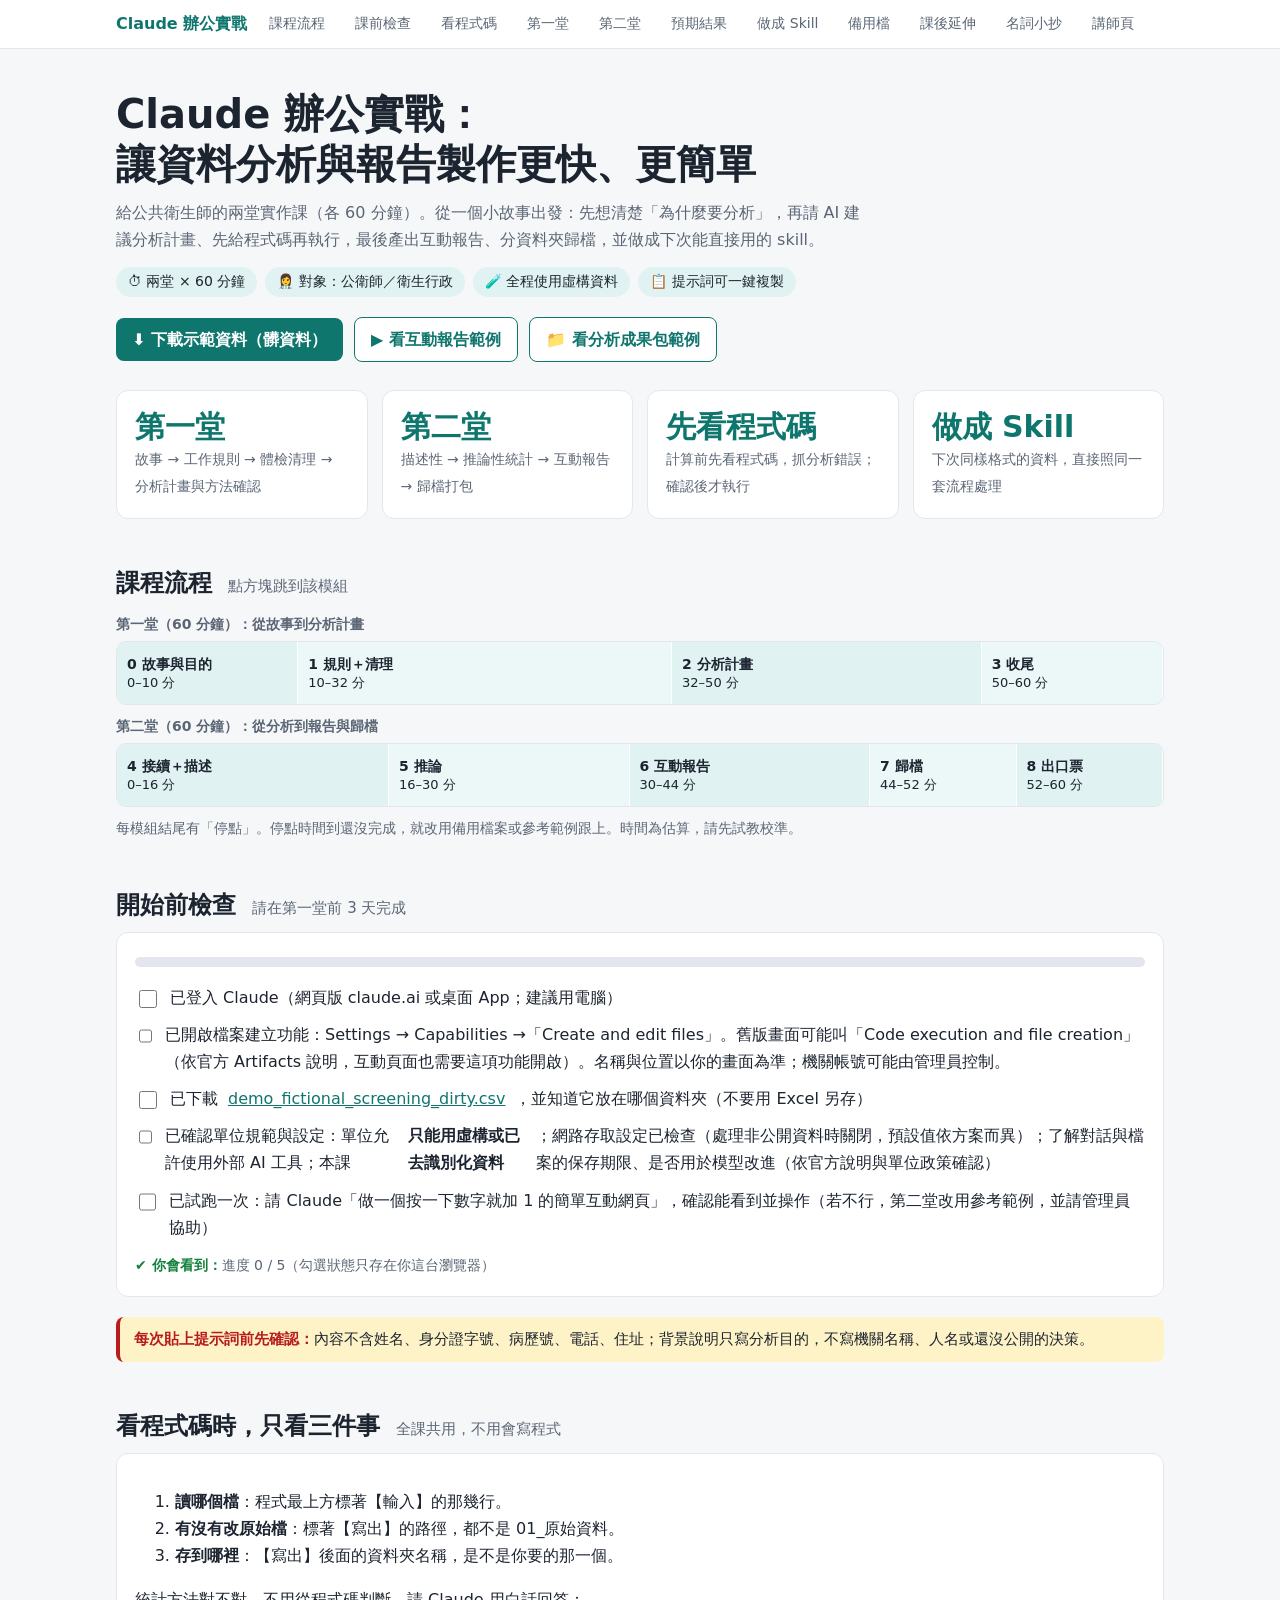
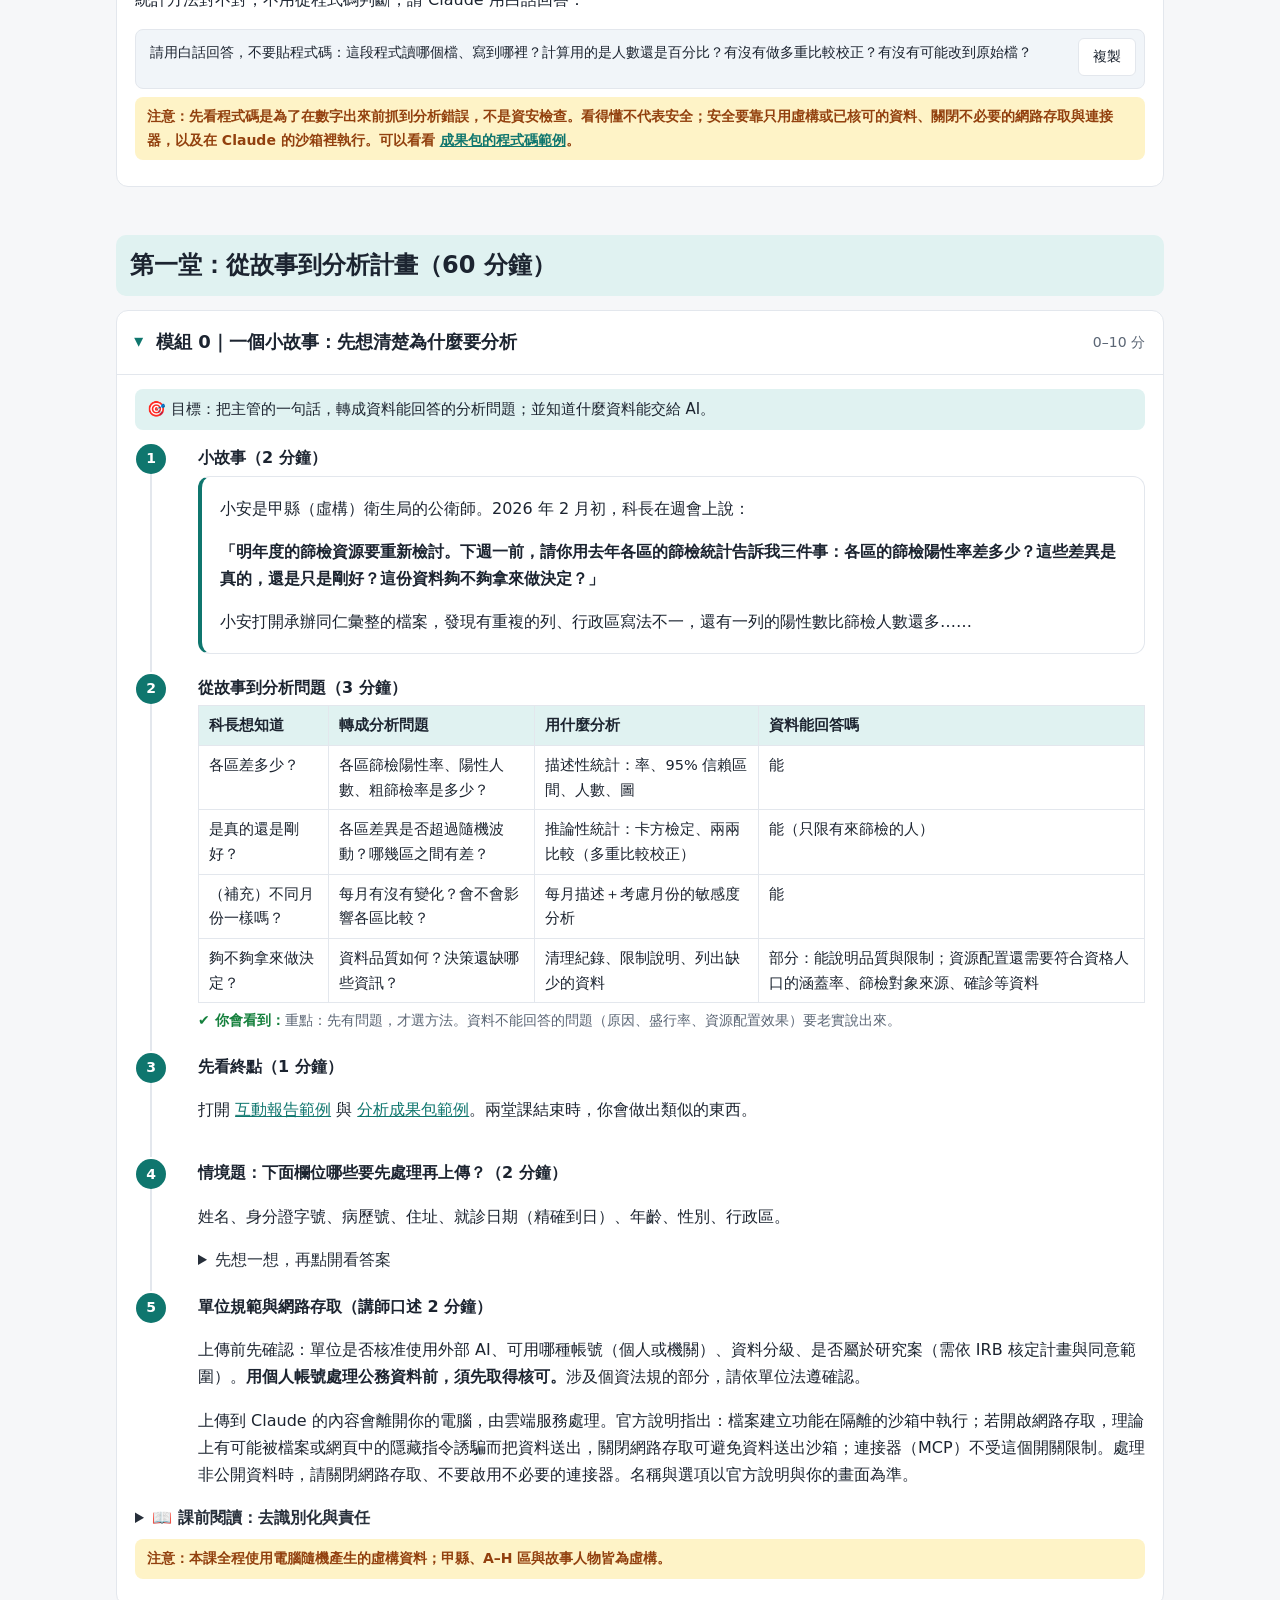
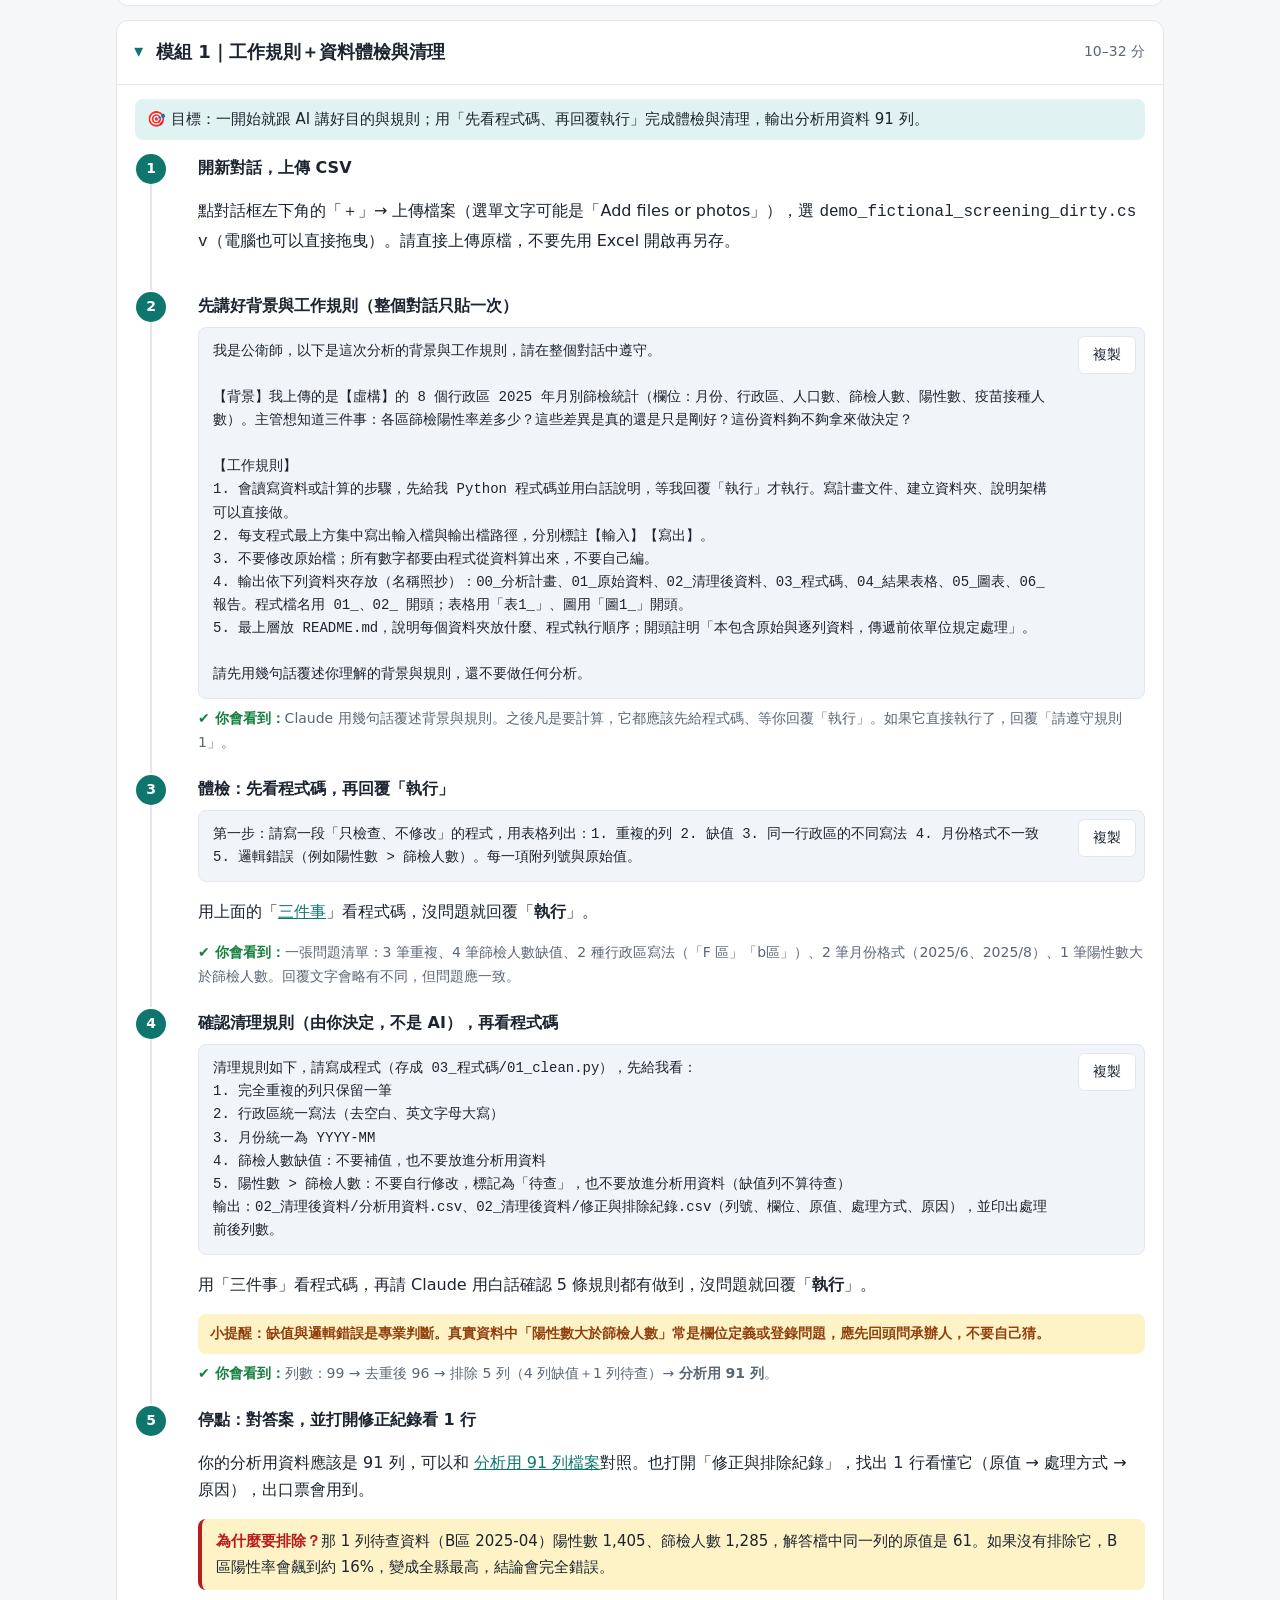
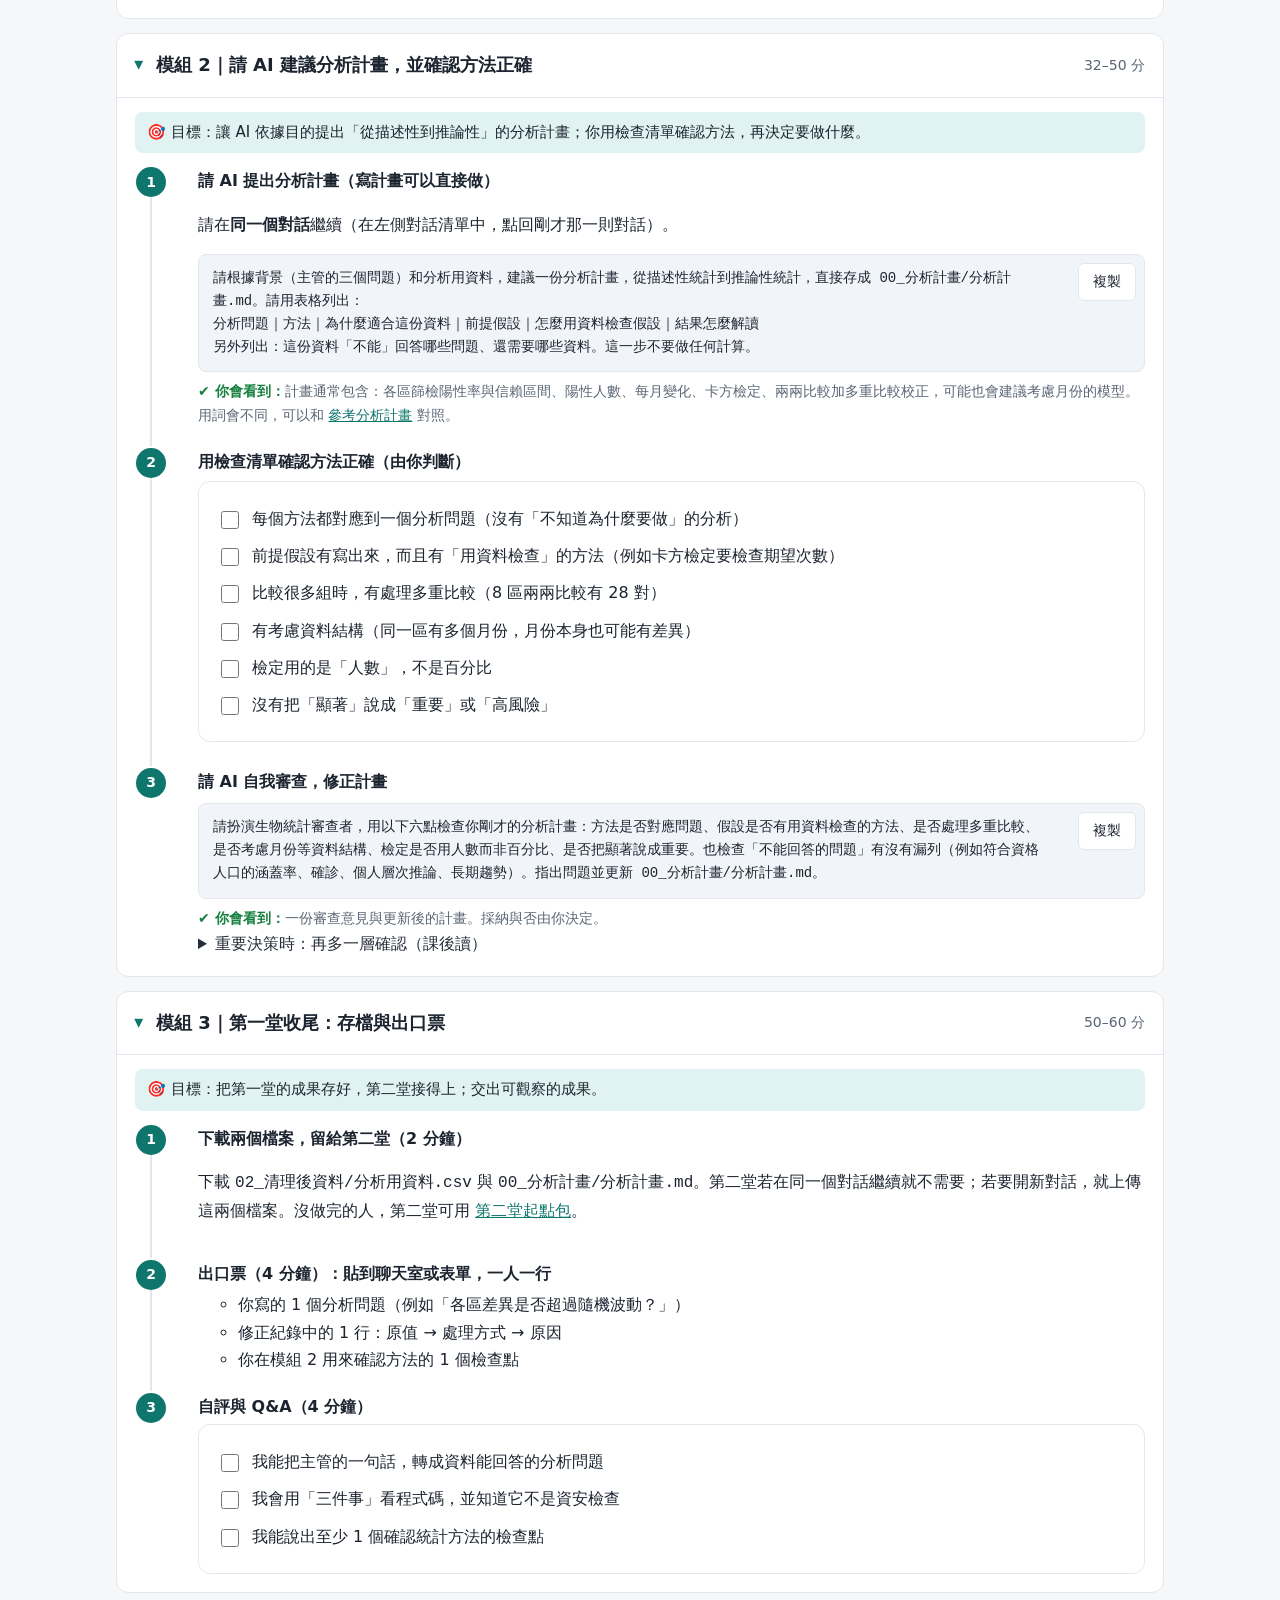
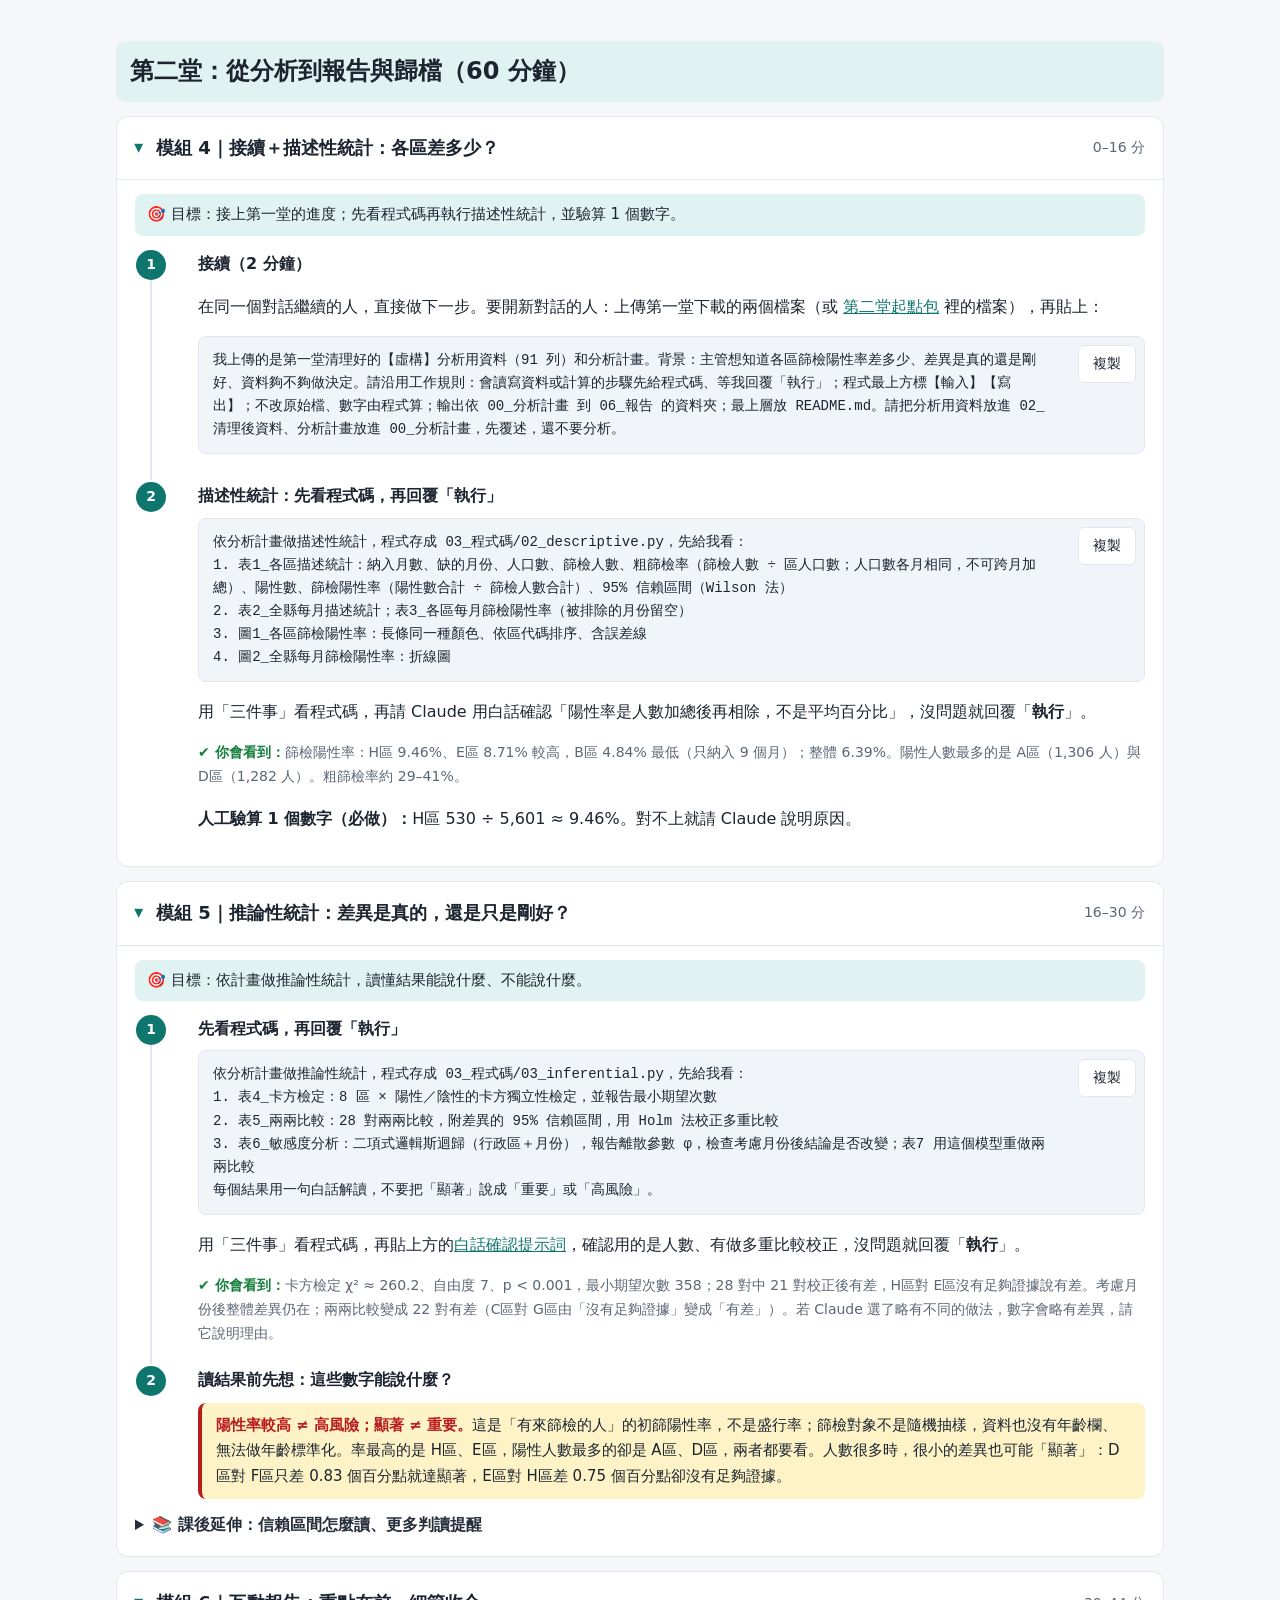
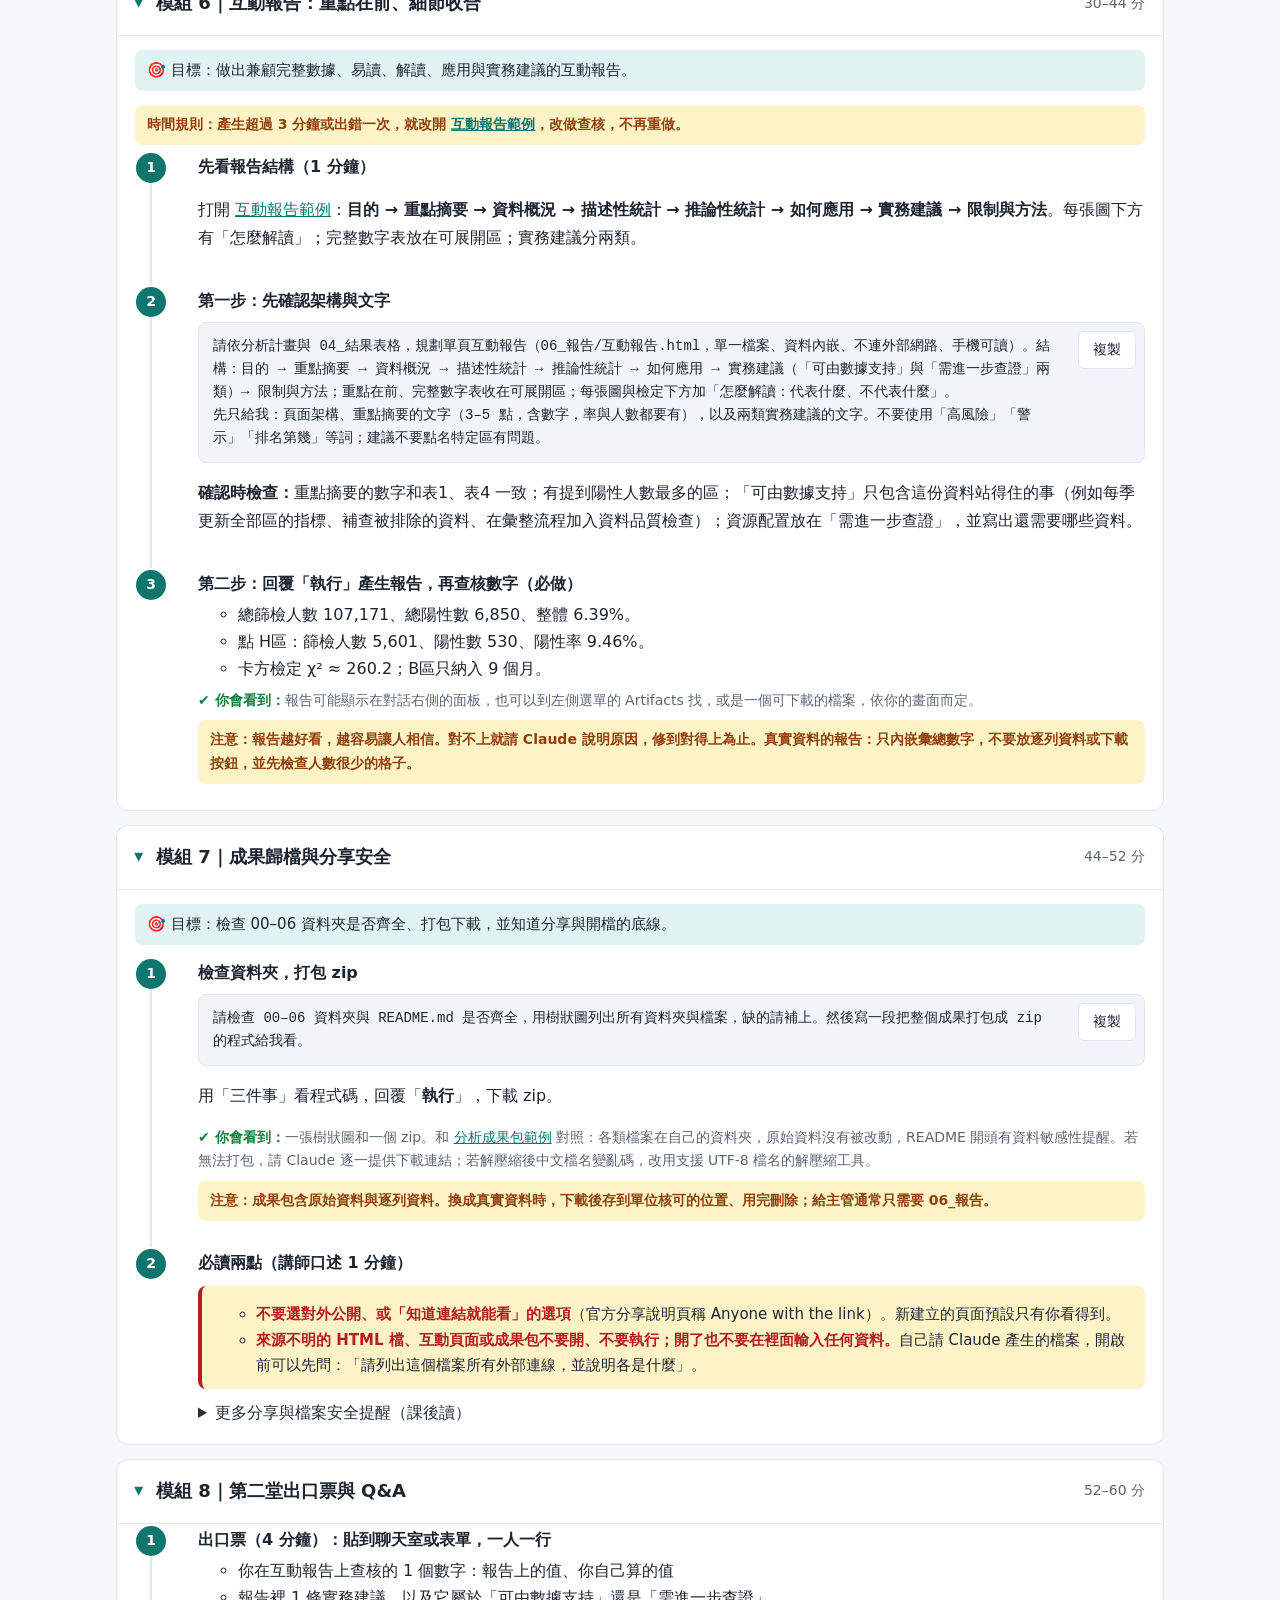
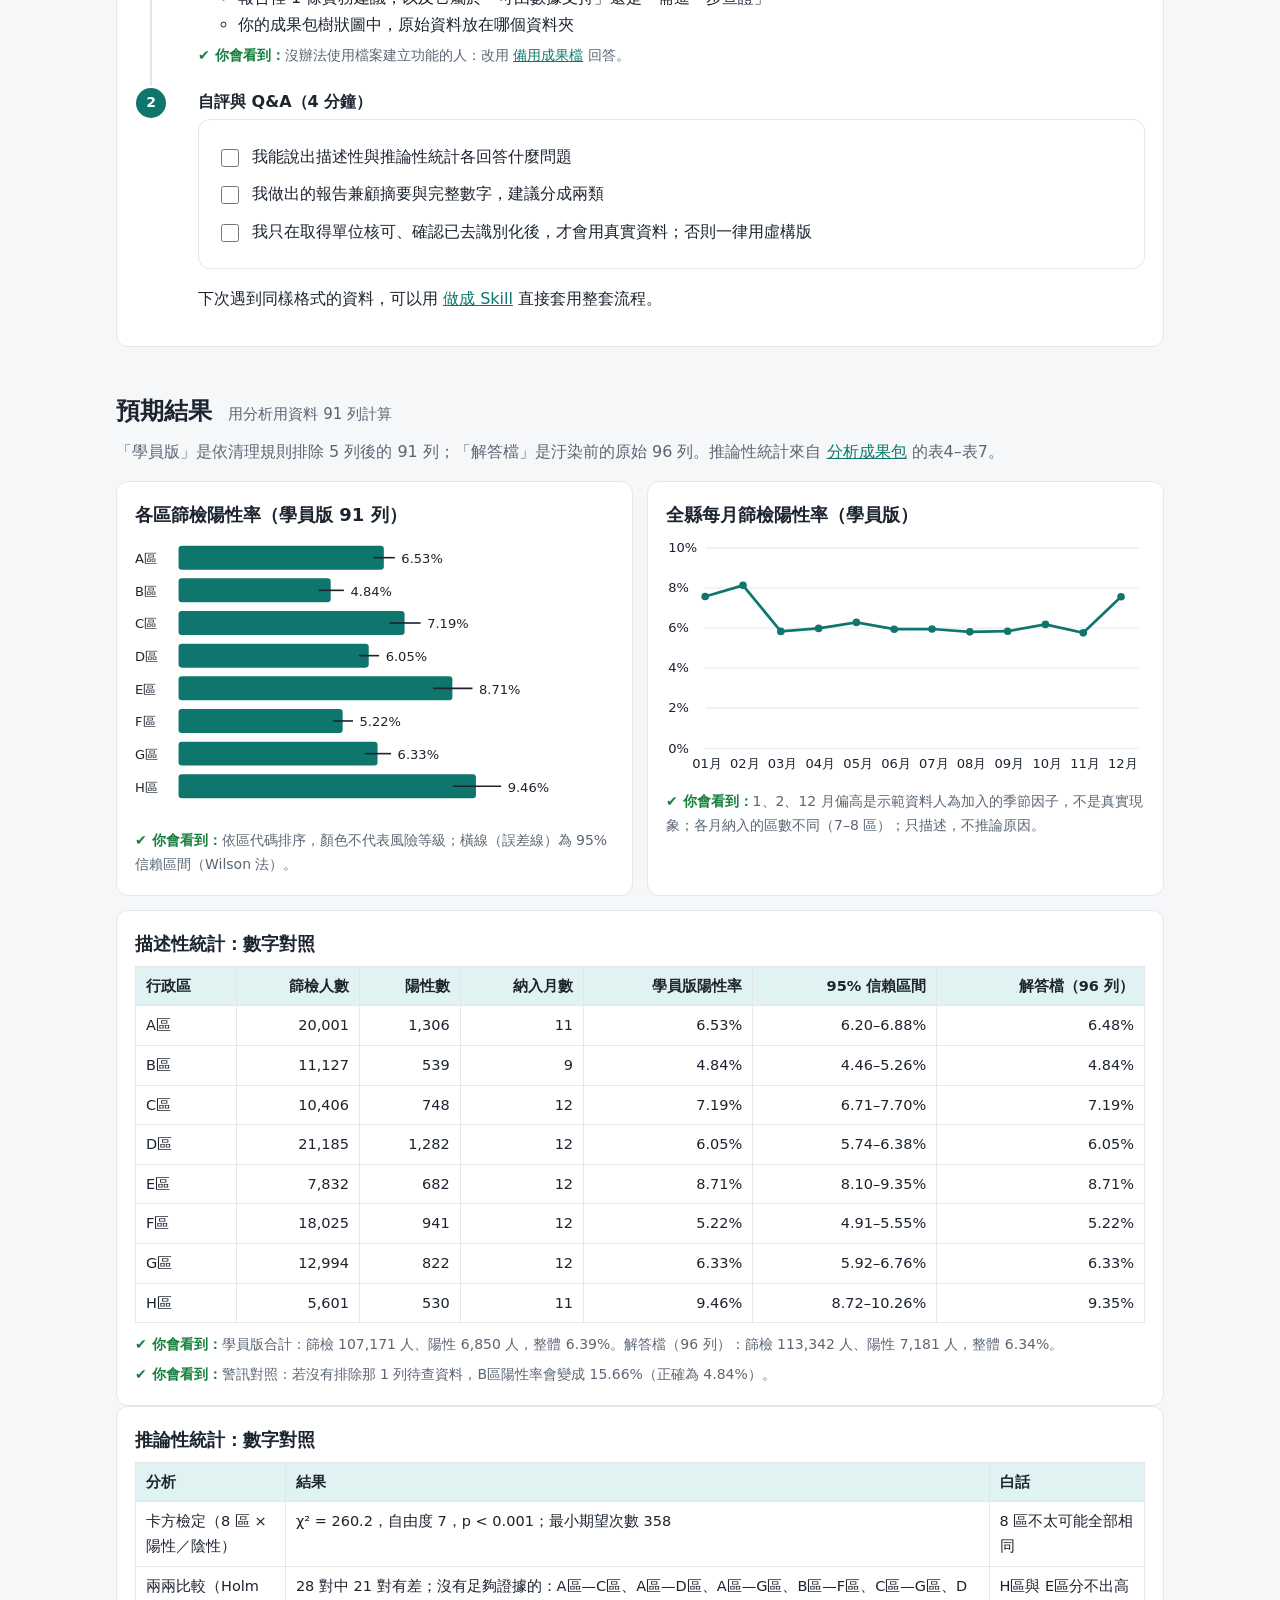
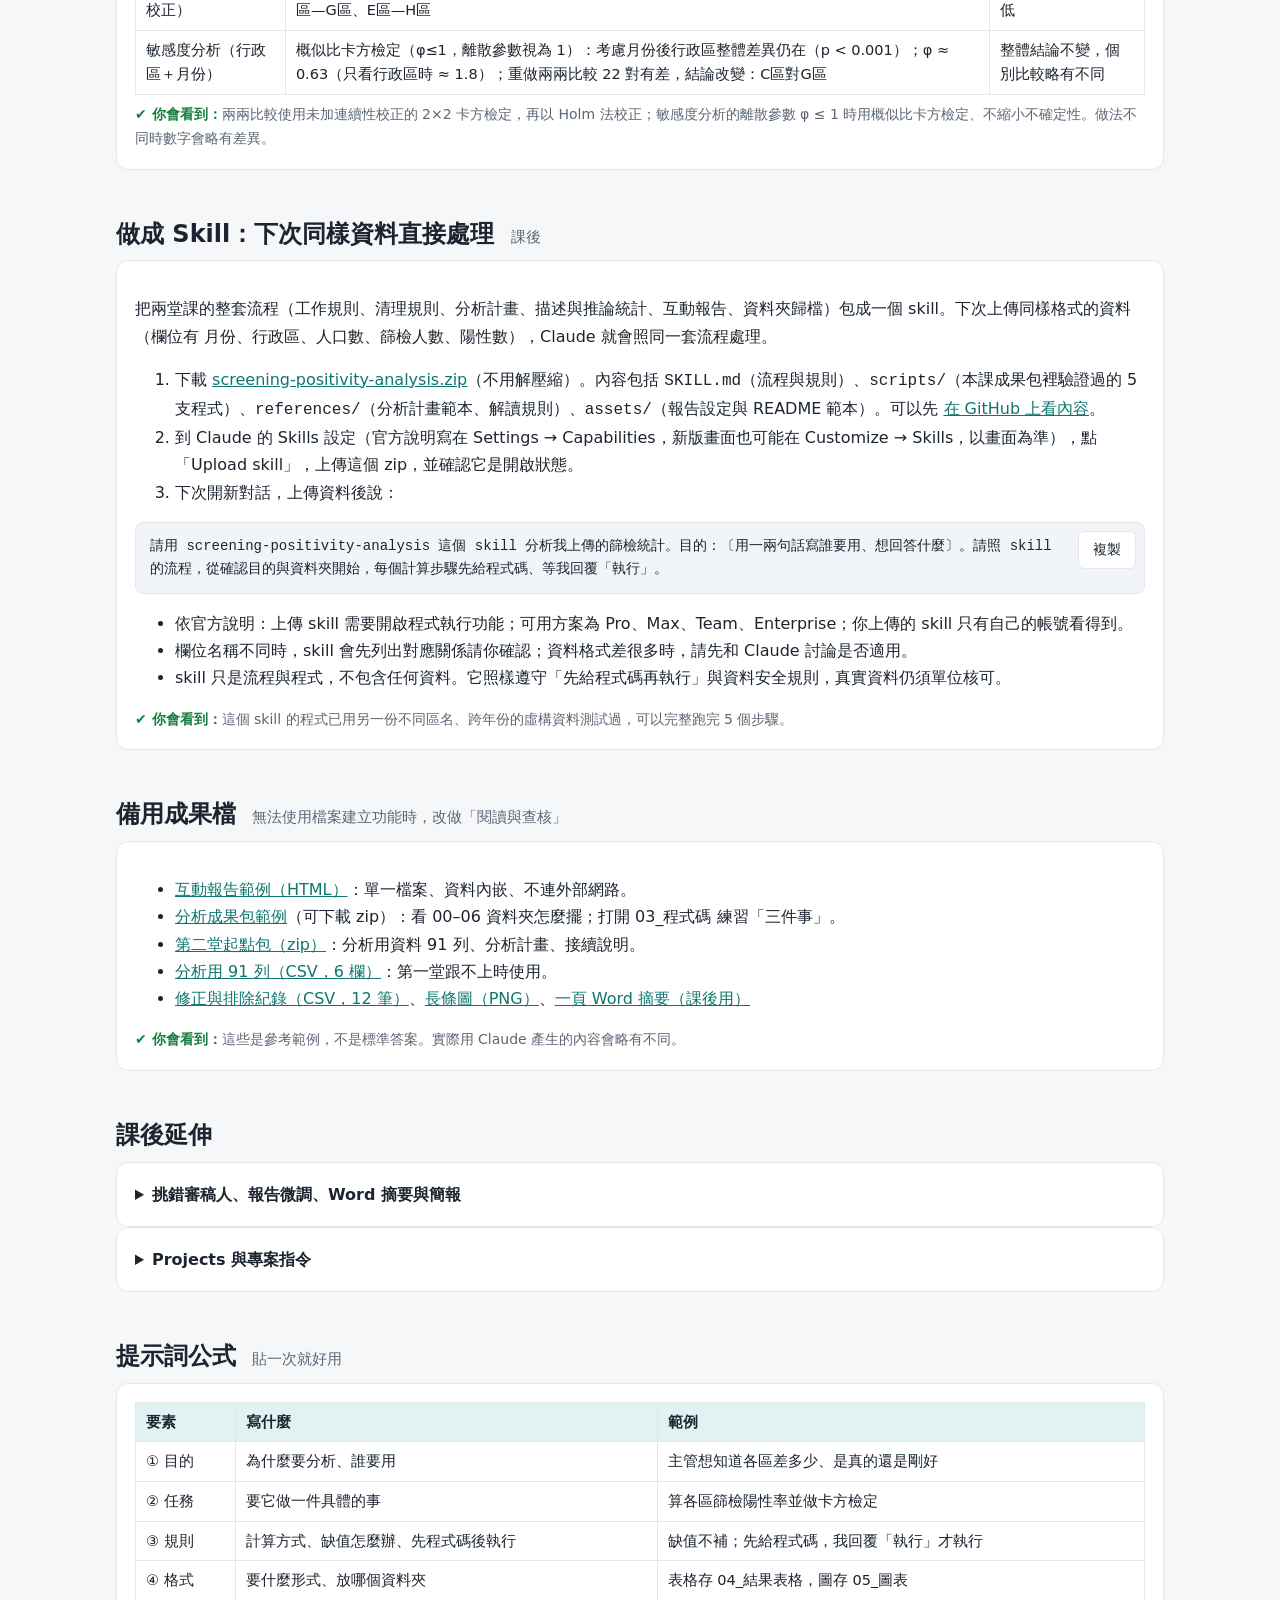
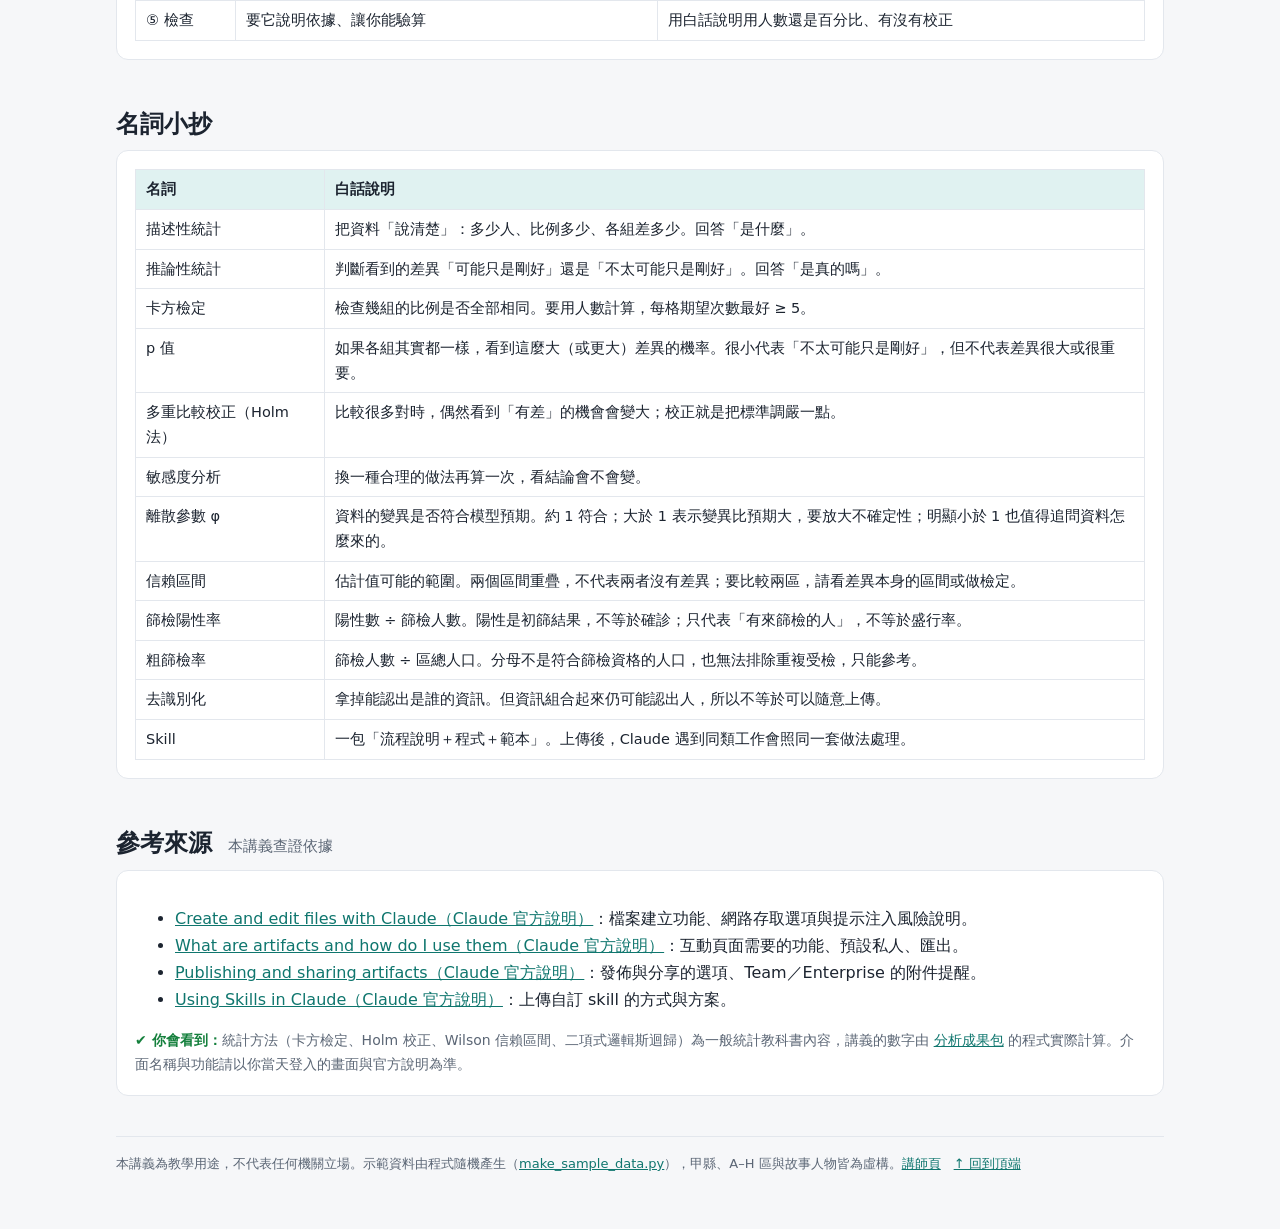
==== commit 380ae08c: "Split into two 60-min classes, fix round-5 findings, and add a reusable skill Course - Class 1: stor" ====
--- a/docs/index.html
+++ b/docs/index.html
@@ -4,158 +4,166 @@
 <meta charset="utf-8">
 <meta name="viewport" content="width=device-width,initial-scale=1">
 <title>Claude 辦公實戰｜公衛師講義 Dashboard</title>
-<meta name="description" content="60 分鐘課程：從一個小故事出發，用 Claude 清理資料、規劃與執行描述性到推論性統計、做互動報告並分資料夾歸檔。Step by step 講義，附虛構示範資料與可複製提示詞。">
+<meta name="description" content="兩堂各 60 分鐘：從一個小故事出發，用 Claude 清理資料、規劃與執行描述性到推論性統計、做互動報告並分資料夾歸檔，最後做成可重複使用的 skill。附虛構示範資料與可複製提示詞。">
 <link rel="stylesheet" href="assets/style.css">
 </head>
 <body>
 <header class="top" id="top"><div class="top-in">
 <b>Claude 辦公實戰</b>
-<a href="#plan">課程流程</a><a href="#precheck">課前檢查</a><a href="#m0">0 故事</a><a href="#m1">1 清理</a><a href="#m2">2 分析計畫</a><a href="#m3">3 執行分析</a><a href="#m4">4 報告歸檔</a><a href="#m5">5 出口票</a><a href="#expect">預期結果</a><a class="opt" href="#backup">備用檔</a><a class="opt" href="#after">課後延伸</a><a class="opt" href="#glossary">名詞小抄</a><a href="instructor.html">講師頁</a>
+<a href="#plan">課程流程</a><a href="#precheck">課前檢查</a><a href="#code3">看程式碼</a><a href="#c1">第一堂</a><a href="#c2">第二堂</a><a href="#expect">預期結果</a><a href="#skill">做成 Skill</a><a class="opt" href="#backup">備用檔</a><a class="opt" href="#after">課後延伸</a><a class="opt" href="#glossary">名詞小抄</a><a href="instructor.html">講師頁</a>
 </div></header>
 
 <main>
 <section class="hero">
 <h1>Claude 辦公實戰：<br>讓資料分析與報告製作更快、更簡單</h1>
-<p>給公共衛生師的 60 分鐘實作課。從一個小故事出發：先想清楚「為什麼要分析」，再請 AI 建議分析計畫、先寫程式碼給你看再執行，最後產出互動報告，並把所有檔案分資料夾歸檔。</p>
-<div class="chips"><span class="chip">⏱ 60 分鐘</span><span class="chip">👩‍⚕️ 對象：公衛師／衛生行政</span><span class="chip">🧪 全程使用虛構資料</span><span class="chip">📋 提示詞可一鍵複製</span></div>
+<p>給公共衛生師的兩堂實作課（各 60 分鐘）。從一個小故事出發：先想清楚「為什麼要分析」，再請 AI 建議分析計畫、先給程式碼再執行，最後產出互動報告、分資料夾歸檔，並做成下次能直接用的 skill。</p>
+<div class="chips"><span class="chip">⏱ 兩堂 × 60 分鐘</span><span class="chip">👩‍⚕️ 對象：公衛師／衛生行政</span><span class="chip">🧪 全程使用虛構資料</span><span class="chip">📋 提示詞可一鍵複製</span></div>
 <p style="margin-top:16px">
 <a class="btn" href="sample-data/demo_fictional_screening_dirty.csv" download>⬇ 下載示範資料（髒資料）</a>
 <a class="btn alt" href="prebuilt/demo_fictional_interactive_report.html" target="_blank" rel="noopener">▶ 看互動報告範例</a>
 <a class="btn alt" href="prebuilt/analysis_package.html">📁 看分析成果包範例</a>
-<a class="btn alt" href="sample-data/demo_fictional_screening_analysis_91rows.csv" download>⬇ 分析用 91 列（跟不上時用）</a>
 </p>
 </section>
 
 <section class="grid g4" aria-label="課程重點數字">
-<div class="card stat"><b>1 個故事</b><span>先知道「為什麼分析」，再決定「怎麼分析」</span></div>
-<div class="card stat"><b>先看程式碼</b><span>每一步 AI 先給程式碼與說明，你確認後才執行</span></div>
-<div class="card stat"><b>描述 → 推論</b><span>各區差多少？差異是真的還是剛好？</span></div>
-<div class="card stat"><b>7 個資料夾</b><span>計畫、原始、清理、程式、表格、圖表、報告</span></div>
+<div class="card stat"><b>第一堂</b><span>故事 → 工作規則 → 體檢清理 → 分析計畫與方法確認</span></div>
+<div class="card stat"><b>第二堂</b><span>描述性 → 推論性統計 → 互動報告 → 歸檔打包</span></div>
+<div class="card stat"><b>先看程式碼</b><span>計算前先看程式碼，抓分析錯誤；確認後才執行</span></div>
+<div class="card stat"><b>做成 Skill</b><span>下次同樣格式的資料，直接照同一套流程處理</span></div>
 </section>
 
 <h2 id="plan">課程流程 <small>點方塊跳到該模組</small></h2>
-<div class="tl" id="timeline"></div>
-<p class="lead" style="margin-top:10px;font-size:14px">每模組結尾有「停點」。落後超過 2 分鐘，直接改用「分析用 91 列」檔案或參考範例跟上。時間為估算，請先試教校準。</p>
-
-<h2 id="pre">開始前檢查 <small>請在開課前 3 天完成</small></h2>
+<p class="tl-label">第一堂（60 分鐘）：從故事到分析計畫</p>
+<div class="tl" id="tl1"></div>
+<p class="tl-label">第二堂（60 分鐘）：從分析到報告與歸檔</p>
+<div class="tl" id="tl2"></div>
+<p class="lead" style="margin-top:10px;font-size:14px">每模組結尾有「停點」。停點時間到還沒完成，就改用備用檔案或參考範例跟上。時間為估算，請先試教校準。</p>
+
+<h2 id="pre">開始前檢查 <small>請在第一堂前 3 天完成</small></h2>
 <div class="card ck" id="precheck">
 <div class="prog"><i id="pbar"></i></div>
-<label><input type="checkbox" data-k="p1"> 已登入 Claude（網頁版 claude.ai 或桌面 App；手機也可，但操作較不方便，建議用電腦）</label>
-<label><input type="checkbox" data-k="p2"> 已開啟檔案建立功能：Settings → Capabilities →「Create and edit files」。舊版畫面可能叫「Code execution and file creation」（依官方 Artifacts 說明，互動頁面也需要這項功能開啟）。手機：點選單中的名字或縮寫進入 Settings 再選 Capabilities。名稱與位置以你的畫面為準；機關帳號可能由管理員控制，找不到請問管理員。</label>
+<label><input type="checkbox" data-k="p1"> 已登入 Claude（網頁版 claude.ai 或桌面 App；建議用電腦）</label>
+<label><input type="checkbox" data-k="p2"> 已開啟檔案建立功能：Settings → Capabilities →「Create and edit files」。舊版畫面可能叫「Code execution and file creation」（依官方 Artifacts 說明，互動頁面也需要這項功能開啟）。名稱與位置以你的畫面為準；機關帳號可能由管理員控制。</label>
 <label><input type="checkbox" data-k="p3"> 已下載 <a href="sample-data/demo_fictional_screening_dirty.csv" download>demo_fictional_screening_dirty.csv</a>，並知道它放在哪個資料夾（不要用 Excel 另存）</label>
-<label><input type="checkbox" data-k="p4"> 已確認單位規範與設定：單位允許使用外部 AI 工具；本課<strong>只能用虛構或已去識別化資料</strong>（見模組 0）；網路存取設定已檢查（處理非公開資料時關閉，預設值依方案而異）；了解對話與檔案的保存期限、是否用於模型改進（依官方說明與單位政策確認）</label>
-<label><input type="checkbox" data-k="p7"> 已試跑一次：請 Claude「做一個按一下數字就加 1 的簡單互動網頁」，確認能看到並操作（若不行，課堂改用參考範例，並請管理員協助）</label>
+<label><input type="checkbox" data-k="p4"> 已確認單位規範與設定：單位允許使用外部 AI 工具；本課<strong>只能用虛構或已去識別化資料</strong>；網路存取設定已檢查（處理非公開資料時關閉，預設值依方案而異）；了解對話與檔案的保存期限、是否用於模型改進（依官方說明與單位政策確認）</label>
+<label><input type="checkbox" data-k="p7"> 已試跑一次：請 Claude「做一個按一下數字就加 1 的簡單互動網頁」，確認能看到並操作（若不行，第二堂改用參考範例，並請管理員協助）</label>
 <p class="see" style="margin-top:8px" id="pmsg">進度 0 / 5（勾選狀態只存在你這台瀏覽器）</p>
 </div>
 
-<div class="warnbox" style="margin-top:20px"><b>每次貼上提示詞前先確認：</b>內容不含姓名、身分證字號、病歷號、電話、住址。本課資料都是虛構的，但養成習慣，回到工作時才不會出錯。</div>
-
-<h2>逐步操作</h2>
+<div class="warnbox" style="margin-top:20px"><b>每次貼上提示詞前先確認：</b>內容不含姓名、身分證字號、病歷號、電話、住址；背景說明只寫分析目的，不寫機關名稱、人名或還沒公開的決策。</div>
+
+<h2 id="code3">看程式碼時，只看三件事 <small>全課共用，不用會寫程式</small></h2>
+<div class="card">
+<ol>
+<li><b>讀哪個檔</b>：程式最上方標著【輸入】的那幾行。</li>
+<li><b>有沒有改原始檔</b>：標著【寫出】的路徑，都不是 01_原始資料。</li>
+<li><b>存到哪裡</b>：【寫出】後面的資料夾名稱，是不是你要的那一個。</li>
+</ol>
+<p>統計方法對不對，不用從程式碼判斷，請 Claude 用白話回答：</p>
+<div class="prompt" data-copy>請用白話回答，不要貼程式碼：這段程式讀哪個檔、寫到哪裡？計算用的是人數還是百分比？有沒有做多重比較校正？有沒有可能改到原始檔？</div>
+<div class="note">注意：先看程式碼是為了在數字出來前抓到分析錯誤，<b>不是資安檢查</b>。看得懂不代表安全；安全要靠只用虛構或已核可的資料、關閉不必要的網路存取與連接器，以及在 Claude 的沙箱裡執行。可以看看 <a href="prebuilt/analysis_package.html#code">成果包的程式碼範例</a>。</div>
+</div>
+
+<h2 id="c1" class="class-h">第一堂：從故事到分析計畫（60 分鐘）</h2>
 
 <!-- M0 -->
 <details class="mod" id="m0" open>
-<summary>模組 0｜一個小故事：先想清楚為什麼要分析 <span class="time">0–8 分</span></summary>
+<summary>模組 0｜一個小故事：先想清楚為什麼要分析 <span class="time">0–10 分</span></summary>
 <div class="mod-body">
 <div class="goal">🎯 目標：把主管的一句話，轉成資料能回答的分析問題；並知道什麼資料能交給 AI。</div>
 <ol class="steps">
 <li><h4>小故事（2 分鐘）</h4>
 <div class="card" style="border-left:4px solid var(--brand)">
-<p style="margin-top:0">小安是某縣（虛構）衛生局的公衛師。2026 年 2 月初，科長在週會上說：</p>
+<p style="margin-top:0">小安是甲縣（虛構）衛生局的公衛師。2026 年 2 月初，科長在週會上說：</p>
 <p><b>「明年度的篩檢資源要重新檢討。下週一前，請你用去年各區的篩檢統計告訴我三件事：各區的篩檢陽性率差多少？這些差異是真的，還是只是剛好？這份資料夠不夠拿來做決定？」</b></p>
 <p style="margin-bottom:0">小安打開承辦同仁彙整的檔案，發現有重複的列、行政區寫法不一，還有一列的陽性數比篩檢人數還多……</p>
 </div></li>
-<li><h4>從故事到分析問題（2 分鐘）</h4>
+<li><h4>從故事到分析問題（3 分鐘）</h4>
 <div class="tw"><table>
 <tr><th>科長想知道</th><th>轉成分析問題</th><th>用什麼分析</th><th>資料能回答嗎</th></tr>
-<tr><td>各區差多少？</td><td>各區篩檢陽性率是多少？</td><td>描述性統計：率、95% 信賴區間、圖</td><td>能</td></tr>
+<tr><td>各區差多少？</td><td>各區篩檢陽性率、陽性人數、粗篩檢率是多少？</td><td>描述性統計：率、95% 信賴區間、人數、圖</td><td>能</td></tr>
 <tr><td>是真的還是剛好？</td><td>各區差異是否超過隨機波動？哪幾區之間有差？</td><td>推論性統計：卡方檢定、兩兩比較（多重比較校正）</td><td>能（只限有來篩檢的人）</td></tr>
 <tr><td>（補充）不同月份一樣嗎？</td><td>每月有沒有變化？會不會影響各區比較？</td><td>每月描述＋考慮月份的敏感度分析</td><td>能</td></tr>
-<tr><td>夠不夠拿來做決定？</td><td>資料品質與限制是什麼？</td><td>清理紀錄、排除列數、限制說明</td><td>部分：資源配置還需要其他資料</td></tr>
+<tr><td>夠不夠拿來做決定？</td><td>資料品質如何？決策還缺哪些資訊？</td><td>清理紀錄、限制說明、列出缺少的資料</td><td>部分：能說明品質與限制；資源配置還需要符合資格人口的涵蓋率、篩檢對象來源、確診等資料</td></tr>
 </table></div>
-<p class="see">重點：先有問題，才選方法。資料不能回答的問題（例如原因、盛行率、資源配置效果）要老實說出來。</p></li>
+<p class="see">重點：先有問題，才選方法。資料不能回答的問題（原因、盛行率、資源配置效果）要老實說出來。</p></li>
 <li><h4>先看終點（1 分鐘）</h4>
-<p>打開 <a href="prebuilt/demo_fictional_interactive_report.html" target="_blank" rel="noopener">互動報告範例</a>，看它怎麼回答科長的三個問題；再看 <a href="prebuilt/analysis_package.html">分析成果包範例</a>，看檔案怎麼分資料夾擺放。今天要做出類似的東西。</p></li>
-<li><h4>情境題：下面欄位哪些要先處理再上傳？（1 分鐘）</h4>
+<p>打開 <a href="prebuilt/demo_fictional_interactive_report.html" target="_blank" rel="noopener">互動報告範例</a> 與 <a href="prebuilt/analysis_package.html">分析成果包範例</a>。兩堂課結束時，你會做出類似的東西。</p></li>
+<li><h4>情境題：下面欄位哪些要先處理再上傳？（2 分鐘）</h4>
 <p>姓名、身分證字號、病歷號、住址、就診日期（精確到日）、年齡、性別、行政區。</p>
-<p class="see">答案：姓名、身分證字號、病歷號、住址一定要刪除；精確日期改成月份；年齡改成年齡層；「行政區＋性別＋年齡層＋疾病」組合起來可能只剩 1–2 人，要合併或遮蔽。</p></li>
-<li><h4>先確認單位規範與網路存取（講師口述 1 分鐘）</h4>
+<details class="later"><summary style="cursor:pointer">先想一想，再點開看答案</summary>
+<p class="see">姓名、身分證字號、病歷號、住址一定要刪除；精確日期改成月份；年齡改成年齡層；「行政區＋性別＋年齡層＋疾病」組合起來可能只剩 1–2 人，要合併或遮蔽。</p></details></li>
+<li><h4>單位規範與網路存取（講師口述 2 分鐘）</h4>
 <p>上傳前先確認：單位是否核准使用外部 AI、可用哪種帳號（個人或機關）、資料分級、是否屬於研究案（需依 IRB 核定計畫與同意範圍）。<b>用個人帳號處理公務資料前，須先取得核可。</b>涉及個資法規的部分，請依單位法遵確認。</p>
-<p>Claude 官方說明指出，檔案建立功能在隔離的沙箱中執行，但上傳的內容仍會送到 Anthropic 的伺服器處理；若開啟網路存取，理論上有可能被檔案或網頁中的隱藏指令誘騙，把資料送到外部，關閉網路存取可避免資料送出沙箱，但連接器（MCP）不受這個開關限制。處理非公開資料時，請關閉網路存取、不要啟用不必要的連接器。名稱與選項以官方說明與你的畫面為準。</p></li>
+<p>上傳到 Claude 的內容會離開你的電腦，由雲端服務處理。官方說明指出：檔案建立功能在隔離的沙箱中執行；若開啟網路存取，理論上有可能被檔案或網頁中的隱藏指令誘騙而把資料送出，關閉網路存取可避免資料送出沙箱；連接器（MCP）不受這個開關限制。處理非公開資料時，請關閉網路存取、不要啟用不必要的連接器。名稱與選項以官方說明與你的畫面為準。</p></li>
 </ol>
 <details class="later" style="margin-top:12px">
-<summary style="cursor:pointer;font-weight:700">📖 課前閱讀：去識別化與責任（課堂上不講，請自行讀完）</summary>
+<summary style="cursor:pointer;font-weight:700">📖 課前閱讀：去識別化與責任</summary>
 <div class="card" style="margin-top:8px">
-<p><b>去識別化不等於可以隨便上傳。</b>檢查每個格子的人數：人數很少（例如少於 5 人，門檻請依單位規定）的格子要合併或遮蔽。避免同時保留細地區、精確日期、年齡與性別。合併或遮蔽後，也要檢查總計與其他表格能不能反推出被遮蔽的數字。去識別化後仍可能被重新辨識，所以是否可以上傳，仍須經單位同意。</p>
+<p><b>去識別化不等於可以隨便上傳。</b>人數很少（例如少於 5 人，門檻請依單位規定）的格子要合併或遮蔽；避免同時保留細地區、精確日期、年齡與性別；合併或遮蔽後，也要檢查總計與其他表格能不能反推出被遮蔽的數字。是否可以上傳，仍須經單位同意。</p>
 <p><b>AI 的輸出要人工查核，責任在署名者。</b>數字、公式、結論都要抽查。對外報告是否要揭露 AI 輔助，依單位規定；建議保留清理紀錄、程式碼與提示詞，方便日後稽核。</p>
 </div>
 </details>
-<div class="note">注意：本課全程使用電腦隨機產生的虛構資料（A–H 區是代號），故事中的人物與機關也是虛構的。</div>
+<div class="note">注意：本課全程使用電腦隨機產生的虛構資料；甲縣、A–H 區與故事人物皆為虛構。</div>
 </div>
 </details>
 
 <!-- M1 -->
 <details class="mod" id="m1" open>
-<summary>模組 1｜工作規則＋資料體檢與清理（先看程式碼再執行） <span class="time">8–20 分</span></summary>
-<div class="mod-body">
-<div class="goal">🎯 目標：一開始就跟 AI 講好目的與規則；用「先看程式碼、再執行」的方式完成體檢與清理，輸出分析用資料 91 列。</div>
+<summary>模組 1｜工作規則＋資料體檢與清理 <span class="time">10–32 分</span></summary>
+<div class="mod-body">
+<div class="goal">🎯 目標：一開始就跟 AI 講好目的與規則；用「先看程式碼、再回覆執行」完成體檢與清理，輸出分析用資料 91 列。</div>
 <ol class="steps">
 <li><h4>開新對話，上傳 CSV</h4>
-<p>點對話框左下角的「＋」→ 上傳檔案（選單文字可能是「Add files or photos」），選 <code>demo_fictional_screening_dirty.csv</code>（電腦也可以直接拖曳）。請直接上傳原檔，不要先用 Excel 開啟再另存。</p>
-<p class="see">對話框出現檔名縮圖。</p></li>
-<li><h4>先講好背景與工作規則（整個對話只需要貼一次）</h4>
+<p>點對話框左下角的「＋」→ 上傳檔案（選單文字可能是「Add files or photos」），選 <code>demo_fictional_screening_dirty.csv</code>（電腦也可以直接拖曳）。請直接上傳原檔，不要先用 Excel 開啟再另存。</p></li>
+<li><h4>先講好背景與工作規則（整個對話只貼一次）</h4>
 <div class="prompt" data-copy>我是公衛師，以下是這次分析的背景與工作規則，請在整個對話中遵守。
 
-【背景】我上傳的是【虛構】的 8 個行政區 2025 年月別篩檢統計（欄位：月份、行政區、人口數、篩檢人數、陽性數、疫苗接種人數）。科長想知道三件事：各區篩檢陽性率差多少？這些差異是真的還是只是剛好？這份資料夠不夠拿來做決定？
+【背景】我上傳的是【虛構】的 8 個行政區 2025 年月別篩檢統計（欄位：月份、行政區、人口數、篩檢人數、陽性數、疫苗接種人數）。主管想知道三件事：各區篩檢陽性率差多少？這些差異是真的還是只是剛好？這份資料夠不夠拿來做決定？
 
 【工作規則】
-1. 每一步都先給我 Python 程式碼，並用白話說明每一段在做什麼；先不要執行，等我回覆「執行」才執行。
-2. 不要修改原始檔；所有數字都要由程式從資料算出來，不要自己編。
-3. 所有輸出依下列資料夾存放（名稱照抄）：00_分析計畫、01_原始資料、02_清理後資料、03_程式碼、04_結果表格、05_圖表、06_報告。程式碼也要存成檔案放進 03_程式碼，檔名用 01_、02_ 開頭照順序排；表格用「表1_」、圖用「圖1_」開頭。
-4. 最上層放一個 README.md，說明每個資料夾放什麼、程式的執行順序。
+1. 會讀寫資料或計算的步驟，先給我 Python 程式碼並用白話說明，等我回覆「執行」才執行。寫計畫文件、建立資料夾、說明架構可以直接做。
+2. 每支程式最上方集中寫出輸入檔與輸出檔路徑，分別標註【輸入】【寫出】。
+3. 不要修改原始檔；所有數字都要由程式從資料算出來，不要自己編。
+4. 輸出依下列資料夾存放（名稱照抄）：00_分析計畫、01_原始資料、02_清理後資料、03_程式碼、04_結果表格、05_圖表、06_報告。程式檔名用 01_、02_ 開頭；表格用「表1_」、圖用「圖1_」開頭。
+5. 最上層放 README.md，說明每個資料夾放什麼、程式執行順序；開頭註明「本包含原始與逐列資料，傳遞前依單位規定處理」。
 
 請先用幾句話覆述你理解的背景與規則，還不要做任何分析。</div>
-<p class="see">Claude 用幾句話覆述背景與規則。之後每一步，它都應該先給程式碼、等你說「執行」。如果它直接執行了，提醒它「請遵守規則 1」。</p></li>
-<li><h4>體檢：先看程式碼，再執行</h4>
+<p class="see">Claude 用幾句話覆述背景與規則。之後凡是要計算，它都應該先給程式碼、等你回覆「執行」。如果它直接執行了，回覆「請遵守規則 1」。</p></li>
+<li><h4>體檢：先看程式碼，再回覆「執行」</h4>
 <div class="prompt" data-copy>第一步：請寫一段「只檢查、不修改」的程式，用表格列出：1. 重複的列 2. 缺值 3. 同一行政區的不同寫法 4. 月份格式不一致 5. 邏輯錯誤（例如陽性數 > 篩檢人數）。每一項附列號與原始值。</div>
-<p><b>看程式碼時，檢查這三件事：</b></p>
-<ul>
-<li>讀的是你上傳的那個檔案。</li>
-<li>只有「讀」和「列出」，沒有寫回或覆蓋原始檔。</li>
-<li>五個檢查項目都有對應的程式碼。</li>
-</ul>
-<p>沒問題就回覆「<b>執行</b>」。</p>
+<p>用上面的「<a href="#code3">三件事</a>」看程式碼，沒問題就回覆「<b>執行</b>」。</p>
 <p class="see">一張問題清單：3 筆重複、4 筆篩檢人數缺值、2 種行政區寫法（「F 區」「b區」）、2 筆月份格式（2025/6、2025/8）、1 筆陽性數大於篩檢人數。回覆文字會略有不同，但問題應一致。</p></li>
 <li><h4>確認清理規則（由你決定，不是 AI），再看程式碼</h4>
-<div class="prompt" data-copy>清理規則如下，請寫成程式（存成 03_程式碼/01_clean.py），先給我看，不要執行：
+<div class="prompt" data-copy>清理規則如下，請寫成程式（存成 03_程式碼/01_clean.py），先給我看：
 1. 完全重複的列只保留一筆
-2. 行政區統一為「X區」格式（去空白、大寫）
+2. 行政區統一寫法（去空白、英文字母大寫）
 3. 月份統一為 YYYY-MM
 4. 篩檢人數缺值：不要補值，也不要放進分析用資料
 5. 陽性數 > 篩檢人數：不要自行修改，標記為「待查」，也不要放進分析用資料（缺值列不算待查）
 輸出：02_清理後資料/分析用資料.csv、02_清理後資料/修正與排除紀錄.csv（列號、欄位、原值、處理方式、原因），並印出處理前後列數。</div>
-<p><b>看程式碼時，檢查：</b>5 條規則都有對應的程式碼；輸出寫到 02_清理後資料，不覆蓋原始檔；有產生修正與排除紀錄。沒問題就回覆「<b>執行</b>」。</p>
+<p>用「三件事」看程式碼，再請 Claude 用白話確認 5 條規則都有做到，沒問題就回覆「<b>執行</b>」。</p>
 <div class="note">小提醒：缺值與邏輯錯誤是專業判斷。真實資料中「陽性數大於篩檢人數」常是欄位定義或登錄問題，應先回頭問承辦人，不要自己猜。</div>
 <p class="see">列數：99 → 去重後 96 → 排除 5 列（4 列缺值＋1 列待查）→ <b>分析用 91 列</b>。</p></li>
-<li><h4>停點：對答案</h4>
-<p>你的分析用資料應該是 91 列，可以和 <a href="sample-data/demo_fictional_screening_analysis_91rows.csv" download>分析用 91 列檔案</a>對照。落後的人直接上傳這個檔案進入模組 2。</p>
-<div class="warnbox"><b>為什麼要排除？</b>那 1 列待查資料（B區 2025-04）陽性數 1,405、篩檢人數 1,285，解答檔中同一列的原值是 61。如果沒有排除它，B區陽性率會飆到約 16%，變成全市最高，結論會完全錯誤。</div></li>
+<li><h4>停點：對答案，並打開修正紀錄看 1 行</h4>
+<p>你的分析用資料應該是 91 列，可以和 <a href="sample-data/demo_fictional_screening_analysis_91rows.csv" download>分析用 91 列檔案</a>對照。也打開「修正與排除紀錄」，找出 1 行看懂它（原值 → 處理方式 → 原因），出口票會用到。</p>
+<div class="warnbox"><b>為什麼要排除？</b>那 1 列待查資料（B區 2025-04）陽性數 1,405、篩檢人數 1,285，解答檔中同一列的原值是 61。如果沒有排除它，B區陽性率會飆到約 16%，變成全縣最高，結論會完全錯誤。</div></li>
 </ol>
 </div>
 </details>
 
 <!-- M2 -->
 <details class="mod" id="m2" open>
-<summary>模組 2｜請 AI 建議分析計畫，並確認方法正確 <span class="time">20–28 分</span></summary>
-<div class="mod-body">
-<div class="goal">🎯 目標：讓 AI 依據目的提出「從描述性到推論性」的分析計畫；你用檢查清單確認方法是否正確，再決定要做什麼。</div>
-<ol class="steps">
-<li><h4>請 AI 提出分析計畫（先不要分析）</h4>
+<summary>模組 2｜請 AI 建議分析計畫，並確認方法正確 <span class="time">32–50 分</span></summary>
+<div class="mod-body">
+<div class="goal">🎯 目標：讓 AI 依據目的提出「從描述性到推論性」的分析計畫；你用檢查清單確認方法，再決定要做什麼。</div>
+<ol class="steps">
+<li><h4>請 AI 提出分析計畫（寫計畫可以直接做）</h4>
 <p>請在<b>同一個對話</b>繼續（在左側對話清單中，點回剛才那一則對話）。</p>
-<div class="prompt" data-copy>請根據背景（科長的三個問題）和清理後的分析用資料，建議一份分析計畫，從描述性統計到推論性統計。請用表格列出：
+<div class="prompt" data-copy>請根據背景（主管的三個問題）和分析用資料，建議一份分析計畫，從描述性統計到推論性統計，直接存成 00_分析計畫/分析計畫.md。請用表格列出：
 分析問題｜方法｜為什麼適合這份資料｜前提假設｜怎麼用資料檢查假設｜結果怎麼解讀
-另外請列出：這份資料「不能」回答哪些問題、還需要哪些資料。
-先不要寫程式，也不要做任何分析。把計畫存成 00_分析計畫/分析計畫.md。</div>
-<p class="see">計畫通常包含：各區篩檢陽性率與信賴區間、每月變化、卡方檢定、兩兩比較加多重比較校正；可能也會建議考慮月份的模型。用詞會不同，可以和 <a href="prebuilt/analysis_package.html#plan">參考分析計畫</a> 對照。</p></li>
+另外列出：這份資料「不能」回答哪些問題、還需要哪些資料。這一步不要做任何計算。</div>
+<p class="see">計畫通常包含：各區篩檢陽性率與信賴區間、陽性人數、每月變化、卡方檢定、兩兩比較加多重比較校正，可能也會建議考慮月份的模型。用詞會不同，可以和 <a href="prebuilt/analysis_package.html#plan">參考分析計畫</a> 對照。</p></li>
 <li><h4>用檢查清單確認方法正確（由你判斷）</h4>
 <div class="card ck" style="margin:6px 0">
 <label><input type="checkbox" data-k="c1"> 每個方法都對應到一個分析問題（沒有「不知道為什麼要做」的分析）</label>
@@ -166,11 +174,11 @@
 <label><input type="checkbox" data-k="c6"> 沒有把「顯著」說成「重要」或「高風險」</label>
 </div></li>
 <li><h4>請 AI 自我審查，修正計畫</h4>
-<div class="prompt" data-copy>請扮演生物統計審查者，用以下六點檢查你剛才的分析計畫：方法是否對應問題、假設是否有用資料檢查的方法、是否處理多重比較、是否考慮月份等資料結構、檢定是否用人數而非百分比、是否把顯著說成重要。指出問題並更新 00_分析計畫/分析計畫.md。</div>
+<div class="prompt" data-copy>請扮演生物統計審查者，用以下六點檢查你剛才的分析計畫：方法是否對應問題、假設是否有用資料檢查的方法、是否處理多重比較、是否考慮月份等資料結構、檢定是否用人數而非百分比、是否把顯著說成重要。也檢查「不能回答的問題」有沒有漏列（例如符合資格人口的涵蓋率、確診、個人層次推論、長期趨勢）。指出問題並更新 00_分析計畫/分析計畫.md。</div>
 <p class="see">一份審查意見與更新後的計畫。採納與否由你決定。</p>
 <details class="later"><summary style="cursor:pointer">重要決策時：再多一層確認（課後讀）</summary>
 <ul>
-<li><b>第二意見：</b>開一個新對話，只貼「分析計畫」（不貼資料），請它評論方法是否合適。不同對話之間不會互相影響。</li>
+<li><b>第二意見：</b>開一個新對話，只貼「分析計畫」（不貼資料），請它評論方法是否合適。</li>
 <li><b>人的專業：</b>重要決策前，請統計專家或查教科書確認方法。查方法時只輸入方法名稱，不要把資料貼到網頁搜尋。</li>
 </ul></details></li>
 </ol>
@@ -179,186 +187,228 @@
 
 <!-- M3 -->
 <details class="mod" id="m3" open>
-<summary>模組 3｜執行分析：描述性 → 推論性（先看程式碼再執行） <span class="time">28–40 分</span></summary>
-<div class="mod-body">
-<div class="goal">🎯 目標：依計畫先做描述性統計、再做推論性統計；每一步先看程式碼、確認後執行，並驗算數字。</div>
-<ol class="steps">
-<li><h4>描述性統計：各區差多少？</h4>
-<div class="prompt" data-copy>依分析計畫做描述性統計，程式存成 03_程式碼/02_descriptive.py，先給我看，不要執行：
-1. 表1_各區描述統計：納入月數、缺的月份、篩檢人數、陽性數、篩檢陽性率（陽性數合計 ÷ 篩檢人數合計）、95% 信賴區間（Wilson 法）
-2. 表2_全市每月描述統計；表3_各區每月篩檢陽性率（被排除的月份留空）
+<summary>模組 3｜第一堂收尾：存檔與出口票 <span class="time">50–60 分</span></summary>
+<div class="mod-body">
+<div class="goal">🎯 目標：把第一堂的成果存好，第二堂接得上；交出可觀察的成果。</div>
+<ol class="steps">
+<li><h4>下載兩個檔案，留給第二堂（2 分鐘）</h4>
+<p>下載 <code>02_清理後資料/分析用資料.csv</code> 與 <code>00_分析計畫/分析計畫.md</code>。第二堂若在同一個對話繼續就不需要；若要開新對話，就上傳這兩個檔案。沒做完的人，第二堂可用 <a href="prebuilt/第二堂起點包.zip" download>第二堂起點包</a>。</p></li>
+<li><h4>出口票（4 分鐘）：貼到聊天室或表單，一人一行</h4>
+<ul>
+<li>你寫的 1 個分析問題（例如「各區差異是否超過隨機波動？」）</li>
+<li>修正紀錄中的 1 行：原值 → 處理方式 → 原因</li>
+<li>你在模組 2 用來確認方法的 1 個檢查點</li>
+</ul></li>
+<li><h4>自評與 Q&A（4 分鐘）</h4>
+<div class="card ck">
+<label><input type="checkbox" data-k="d1"> 我能把主管的一句話，轉成資料能回答的分析問題</label>
+<label><input type="checkbox" data-k="d2"> 我會用「三件事」看程式碼，並知道它不是資安檢查</label>
+<label><input type="checkbox" data-k="d3"> 我能說出至少 1 個確認統計方法的檢查點</label>
+</div></li>
+</ol>
+</div>
+</details>
+
+<h2 id="c2" class="class-h">第二堂：從分析到報告與歸檔（60 分鐘）</h2>
+
+<!-- M4 -->
+<details class="mod" id="m4" open>
+<summary>模組 4｜接續＋描述性統計：各區差多少？ <span class="time">0–16 分</span></summary>
+<div class="mod-body">
+<div class="goal">🎯 目標：接上第一堂的進度；先看程式碼再執行描述性統計，並驗算 1 個數字。</div>
+<ol class="steps">
+<li><h4>接續（2 分鐘）</h4>
+<p>在同一個對話繼續的人，直接做下一步。要開新對話的人：上傳第一堂下載的兩個檔案（或 <a href="prebuilt/第二堂起點包.zip" download>第二堂起點包</a> 裡的檔案），再貼上：</p>
+<div class="prompt" data-copy>我上傳的是第一堂清理好的【虛構】分析用資料（91 列）和分析計畫。背景：主管想知道各區篩檢陽性率差多少、差異是真的還是剛好、資料夠不夠做決定。請沿用工作規則：會讀寫資料或計算的步驟先給程式碼、等我回覆「執行」；程式最上方標【輸入】【寫出】；不改原始檔、數字由程式算；輸出依 00_分析計畫 到 06_報告 的資料夾；最上層放 README.md。請把分析用資料放進 02_清理後資料、分析計畫放進 00_分析計畫，先覆述，還不要分析。</div></li>
+<li><h4>描述性統計：先看程式碼，再回覆「執行」</h4>
+<div class="prompt" data-copy>依分析計畫做描述性統計，程式存成 03_程式碼/02_descriptive.py，先給我看：
+1. 表1_各區描述統計：納入月數、缺的月份、人口數、篩檢人數、粗篩檢率（篩檢人數 ÷ 區人口數；人口數各月相同，不可跨月加總）、陽性數、篩檢陽性率（陽性數合計 ÷ 篩檢人數合計）、95% 信賴區間（Wilson 法）
+2. 表2_全縣每月描述統計；表3_各區每月篩檢陽性率（被排除的月份留空）
 3. 圖1_各區篩檢陽性率：長條同一種顏色、依區代碼排序、含誤差線
-4. 圖2_全市每月篩檢陽性率：折線圖
-表格存 04_結果表格，圖存 05_圖表。</div>
-<p><b>看程式碼時，檢查：</b>讀的是 02_清理後資料 的檔案；陽性率是「人數加總後再相除」，不是把百分比平均；輸出位置正確。沒問題就回覆「<b>執行</b>」。</p>
-<p class="see">H區 9.46%、E區 8.71% 較高，B區 4.84% 最低（只納入 9 個月）；整體 6.39%。對照下方「預期結果」。</p>
+4. 圖2_全縣每月篩檢陽性率：折線圖</div>
+<p>用「三件事」看程式碼，再請 Claude 用白話確認「陽性率是人數加總後再相除，不是平均百分比」，沒問題就回覆「<b>執行</b>」。</p>
+<p class="see">篩檢陽性率：H區 9.46%、E區 8.71% 較高，B區 4.84% 最低（只納入 9 個月）；整體 6.39%。陽性人數最多的是 A區（1,306 人）與 D區（1,282 人）。粗篩檢率約 29–41%。</p>
 <p><b>人工驗算 1 個數字（必做）：</b>H區 530 ÷ 5,601 ≈ 9.46%。對不上就請 Claude 說明原因。</p></li>
-<li><h4>推論性統計：差異是真的，還是只是剛好？</h4>
-<div class="prompt" data-copy>依分析計畫做推論性統計，程式存成 03_程式碼/03_inferential.py，先給我看，不要執行：
+</ol>
+</div>
+</details>
+
+<!-- M5 -->
+<details class="mod" id="m5" open>
+<summary>模組 5｜推論性統計：差異是真的，還是只是剛好？ <span class="time">16–30 分</span></summary>
+<div class="mod-body">
+<div class="goal">🎯 目標：依計畫做推論性統計，讀懂結果能說什麼、不能說什麼。</div>
+<ol class="steps">
+<li><h4>先看程式碼，再回覆「執行」</h4>
+<div class="prompt" data-copy>依分析計畫做推論性統計，程式存成 03_程式碼/03_inferential.py，先給我看：
 1. 表4_卡方檢定：8 區 × 陽性／陰性的卡方獨立性檢定，並報告最小期望次數
-2. 表5_兩兩比較：28 對兩兩比較，用 Holm 法校正多重比較
-3. 表6_敏感度分析：用二項式邏輯斯迴歸（行政區＋月份）檢查考慮月份後結論是否改變，並報告離散參數
-結果存 04_結果表格。每個結果用一句白話解讀，不要把「顯著」說成「重要」或「高風險」。</div>
-<p><b>看程式碼時，檢查：</b>檢定用的是陽性數與陰性數（人數），不是百分比；兩兩比較有做多重比較校正；有印出期望次數。沒問題就回覆「<b>執行</b>」。</p>
-<p class="see">卡方檢定 χ² ≈ 260.2、自由度 7、p &lt; 0.001，最小期望次數 358；28 對中 21 對校正後有差，H區對 E區沒有足夠證據說有差。若 Claude 選了略有不同的做法（例如加了連續性校正），數字會略有差異，請它說明理由。</p></li>
+2. 表5_兩兩比較：28 對兩兩比較，附差異的 95% 信賴區間，用 Holm 法校正多重比較
+3. 表6_敏感度分析：二項式邏輯斯迴歸（行政區＋月份），報告離散參數 φ，檢查考慮月份後結論是否改變；表7 用這個模型重做兩兩比較
+每個結果用一句白話解讀，不要把「顯著」說成「重要」或「高風險」。</div>
+<p>用「三件事」看程式碼，再貼上方的<a href="#code3">白話確認提示詞</a>，確認用的是人數、有做多重比較校正，沒問題就回覆「<b>執行</b>」。</p>
+<p class="see">卡方檢定 χ² ≈ 260.2、自由度 7、p &lt; 0.001，最小期望次數 358；28 對中 21 對校正後有差，H區對 E區沒有足夠證據說有差。考慮月份後整體差異仍在；兩兩比較變成 22 對有差（C區對 G區由「沒有足夠證據」變成「有差」）。若 Claude 選了略有不同的做法，數字會略有差異，請它說明理由。</p></li>
 <li><h4>讀結果前先想：這些數字能說什麼？</h4>
 <div class="warnbox">
-<b>陽性率較高 ≠ 高風險；顯著 ≠ 重要。</b>這是「有來篩檢的人」的初篩陽性率，不是盛行率；篩檢對象不是隨機抽樣，資料也沒有年齡欄、無法做年齡標準化。人數很多時，很小的差異也可能「顯著」：D區對 F區只差 0.83 個百分點就達顯著，E區對 H區差 0.75 個百分點卻沒有足夠證據。要同時看差多少、不確定性有多大。
+<b>陽性率較高 ≠ 高風險；顯著 ≠ 重要。</b>這是「有來篩檢的人」的初篩陽性率，不是盛行率；篩檢對象不是隨機抽樣，資料也沒有年齡欄、無法做年齡標準化。率最高的是 H區、E區，陽性人數最多的卻是 A區、D區，兩者都要看。人數很多時，很小的差異也可能「顯著」：D區對 F區只差 0.83 個百分點就達顯著，E區對 H區差 0.75 個百分點卻沒有足夠證據。
 </div></li>
 </ol>
 <details class="later" style="margin-top:12px">
 <summary style="cursor:pointer;font-weight:700">📚 課後延伸：信賴區間怎麼讀、更多判讀提醒</summary>
 <div class="card" style="margin-top:8px">
-<p>兩個信賴區間重疊，並不代表兩者沒有差異；要比較兩區，請看「差異本身」的區間或做檢定。H區與E區的區間有重疊，雙比例檢定 p≈0.13，兩區差異的 95% 信賴區間約 −0.2 至 +1.7 個百分點（Wald 法）。信賴區間只反映抽樣誤差，不含篩檢對象的選擇偏差。</p>
-<ul>
-<li>陽性是初篩結果，不等於確診；本資料沒有複檢或確診資訊。</li>
-<li>最近 1–2 個月在實務上可能因通報延遲而偏低，要標示「暫定」並註明資料截止日（示範資料沒有模擬這個現象：虛構設定為截止日 2026-01-31 時 12 月資料已完成通報）。</li>
+<p>兩個信賴區間重疊，並不代表兩者沒有差異；要比較兩區，請看「差異本身」的區間或做檢定。H區與E區的區間有重疊，雙比例檢定（未校正）p≈0.13，兩區差異的 95% 信賴區間約 −0.2 至 +1.7 個百分點（Wald 法）；Holm 校正後 p≈0.53。信賴區間只反映抽樣誤差，不含篩檢對象的選擇偏差。</p>
+<ul>
+<li>陽性是初篩結果，不等於確診；本資料沒有複檢、確診或陽性預測值資訊。</li>
+<li>粗篩檢率的分母是區總人口，不是符合篩檢資格的人口，也無法排除重複受檢。</li>
+<li>考慮月份後的模型 φ ≈ 0.63（明顯小於 1）：沒有過度離散，但這是因為示範資料由程式產生、不是逐人抽樣；真實資料遇到時值得追問。</li>
+<li>最近 1–2 個月在實務上可能因通報延遲而偏低，要標示「暫定」並註明資料截止日（示範資料沒有模擬這個現象）。</li>
 <li>1、2、12 月偏高是示範資料中人為加入的季節因子，不是真實現象。</li>
-<li>報告建議資源配置時，請「率」和「絕對數」一起呈現。</li>
 </ul>
 </div>
 </details>
 </div>
 </details>
 
-<!-- M4 -->
-<details class="mod" id="m4" open>
-<summary>模組 4｜互動報告＋成果歸檔 <span class="time">40–52 分</span></summary>
-<div class="mod-body">
-<div class="goal">🎯 目標：做出「重點在前、細節收合」的互動報告，兼顧完整數據、易讀、解讀、應用與實務建議；再把所有檔案打包下載。</div>
+<!-- M6 -->
+<details class="mod" id="m6" open>
+<summary>模組 6｜互動報告：重點在前、細節收合 <span class="time">30–44 分</span></summary>
+<div class="mod-body">
+<div class="goal">🎯 目標：做出兼顧完整數據、易讀、解讀、應用與實務建議的互動報告。</div>
 <div class="note">時間規則：產生超過 3 分鐘或出錯一次，就改開 <a href="prebuilt/demo_fictional_interactive_report.html" target="_blank" rel="noopener">互動報告範例</a>，改做查核，不再重做。</div>
 <ol class="steps">
 <li><h4>先看報告結構（1 分鐘）</h4>
-<p>打開 <a href="prebuilt/demo_fictional_interactive_report.html" target="_blank" rel="noopener">互動報告範例</a>，注意它的順序：</p>
-<p><b>目的 → 重點摘要 → 資料概況 → 描述性統計 → 推論性統計 → 如何應用 → 實務建議 → 限制與方法</b></p>
-<p class="see">好讀的關鍵：每張圖下方都有「怎麼解讀」；完整數字表放在可展開區；實務建議分兩類。</p></li>
-<li><h4>產生互動報告（先確認架構）</h4>
-<div class="prompt" data-copy>請把以上結果做成單頁互動報告（繁體中文、手機可讀），存成 06_報告/互動報告.html（單一檔案、資料內嵌、不連外部網路）。重點在前、細節收合，結構如下：
-1. 頁首註記：篩檢項目＝虛構的成人健康篩檢｜對象＝成人（虛構設定，資料無年齡欄）｜資料期間＝2025 年 1–12 月｜資料截止日＝2026-01-31｜虛構資料
-2. 這份報告要回答什麼：科長的三個問題，各標示「已回答」或「部分回答」
-3. 重點摘要：3–4 點，每點一句白話加數字
-4. 資料概況：原始→清理→分析的列數、總篩檢人數、總陽性數、整體篩檢陽性率
-5. 描述性統計：各區長條圖（同色、依區代碼排序、點選看細節）、選區看每月折線（缺的月份標 ×、各區縱軸一致）；完整數字表放在可展開區
-6. 推論性統計：卡方檢定、兩兩比較、敏感度分析，各用一句白話說明「差異是否可能只是剛好」；完整表格放在可展開區
-7. 每張圖、每個檢定下方加「怎麼解讀」：這代表什麼、不代表什麼
-8. 如何應用：誰可以用、在什麼場合、怎麼用
-9. 實務建議分兩類：「可由數據支持」與「需進一步查證（需要哪些資料）」
-10. 資料限制與方法說明放最後，可展開
-不得加入「高風險」「警示」「排名第幾」等詞；所有數字都必須來自 04_結果表格 或由資料計算。先給我頁面架構與重點摘要的文字，我確認後再產生。</div>
-<p><b>確認架構時，檢查：</b>重點摘要的數字和表1、表4 一致；「可由數據支持」的建議只靠這份資料就站得住（例如持續監測、補查資料），資源配置放在「需進一步查證」。沒問題就回覆「<b>產生</b>」。</p>
-<p class="see">互動報告可能顯示在對話右側的面板，也可以到左側選單的 Artifacts 找，或是一個可下載的檔案，依你的畫面而定。</p></li>
-<li><h4>查核互動報告的數字（必做）</h4>
+<p>打開 <a href="prebuilt/demo_fictional_interactive_report.html" target="_blank" rel="noopener">互動報告範例</a>：<b>目的 → 重點摘要 → 資料概況 → 描述性統計 → 推論性統計 → 如何應用 → 實務建議 → 限制與方法</b>。每張圖下方有「怎麼解讀」；完整數字表放在可展開區；實務建議分兩類。</p></li>
+<li><h4>第一步：先確認架構與文字</h4>
+<div class="prompt" data-copy>請依分析計畫與 04_結果表格，規劃單頁互動報告（06_報告/互動報告.html，單一檔案、資料內嵌、不連外部網路、手機可讀）。結構：目的 → 重點摘要 → 資料概況 → 描述性統計 → 推論性統計 → 如何應用 → 實務建議（「可由數據支持」與「需進一步查證」兩類）→ 限制與方法；重點在前、完整數字表收在可展開區；每張圖與檢定下方加「怎麼解讀：代表什麼、不代表什麼」。
+先只給我：頁面架構、重點摘要的文字（3–5 點，含數字，率與人數都要有），以及兩類實務建議的文字。不要使用「高風險」「警示」「排名第幾」等詞；建議不要點名特定區有問題。</div>
+<p><b>確認時檢查：</b>重點摘要的數字和表1、表4 一致；有提到陽性人數最多的區；「可由數據支持」只包含這份資料站得住的事（例如每季更新全部區的指標、補查被排除的資料、在彙整流程加入資料品質檢查）；資源配置放在「需進一步查證」，並寫出還需要哪些資料。</p></li>
+<li><h4>第二步：回覆「執行」產生報告，再查核數字（必做）</h4>
 <ul>
 <li>總篩檢人數 107,171、總陽性數 6,850、整體 6.39%。</li>
 <li>點 H區：篩檢人數 5,601、陽性數 530、陽性率 9.46%。</li>
 <li>卡方檢定 χ² ≈ 260.2；B區只納入 9 個月。</li>
 </ul>
-<div class="note">注意：報告越好看，越容易讓人相信。對不上就請 Claude 說明原因，修到對得上為止。</div></li>
-<li><h4>成果歸檔：檢查資料夾，打包下載</h4>
-<div class="prompt" data-copy>請檢查 00–06 資料夾與 README.md 是否齊全，用樹狀圖列出所有資料夾與檔案；缺的請補上。最後把整個成果打包成一個 zip 讓我下載。</div>
-<p class="see">一張樹狀圖和一個 zip。和 <a href="prebuilt/analysis_package.html">分析成果包範例</a> 對照：計畫、原始、清理、程式、表格、圖表、報告各在自己的資料夾，原始資料沒有被改動。若無法打包，請 Claude 逐一提供下載連結；若解壓縮後中文檔名變亂碼，改用支援 UTF-8 檔名的解壓縮工具。</p>
-<div class="warnbox"><b>必讀兩點（講師口述 30 秒）</b>
+<p class="see">報告可能顯示在對話右側的面板，也可以到左側選單的 Artifacts 找，或是一個可下載的檔案，依你的畫面而定。</p>
+<div class="note">注意：報告越好看，越容易讓人相信。對不上就請 Claude 說明原因，修到對得上為止。真實資料的報告：只內嵌彙總數字，不要放逐列資料或下載按鈕，並先檢查人數很少的格子。</div></li>
+</ol>
+</div>
+</details>
+
+<!-- M7 -->
+<details class="mod" id="m7" open>
+<summary>模組 7｜成果歸檔與分享安全 <span class="time">44–52 分</span></summary>
+<div class="mod-body">
+<div class="goal">🎯 目標：檢查 00–06 資料夾是否齊全、打包下載，並知道分享與開檔的底線。</div>
+<ol class="steps">
+<li><h4>檢查資料夾，打包 zip</h4>
+<div class="prompt" data-copy>請檢查 00–06 資料夾與 README.md 是否齊全，用樹狀圖列出所有資料夾與檔案，缺的請補上。然後寫一段把整個成果打包成 zip 的程式給我看。</div>
+<p>用「三件事」看程式碼，回覆「<b>執行</b>」，下載 zip。</p>
+<p class="see">一張樹狀圖和一個 zip。和 <a href="prebuilt/analysis_package.html">分析成果包範例</a> 對照：各類檔案在自己的資料夾，原始資料沒有被改動，README 開頭有資料敏感性提醒。若無法打包，請 Claude 逐一提供下載連結；若解壓縮後中文檔名變亂碼，改用支援 UTF-8 檔名的解壓縮工具。</p>
+<div class="note">注意：成果包含原始資料與逐列資料。換成真實資料時，下載後存到單位核可的位置、用完刪除；給主管通常只需要 06_報告。</div></li>
+<li><h4>必讀兩點（講師口述 1 分鐘）</h4>
+<div class="warnbox">
 <ul style="margin:6px 0 0">
 <li><b>不要選對外公開、或「知道連結就能看」的選項</b>（官方分享說明頁稱 Anyone with the link）。新建立的頁面預設只有你看得到。</li>
-<li><b>來源不明的 HTML 檔或互動頁面不要開；開了也不要在裡面輸入任何資料。</b>自己請 Claude 產生的檔案，開啟前先問 Claude：「請列出這個檔案所有外部連線，並說明各是什麼」。</li>
+<li><b>來源不明的 HTML 檔、互動頁面或成果包不要開、不要執行；開了也不要在裡面輸入任何資料。</b>自己請 Claude 產生的檔案，開啟前可以先問：「請列出這個檔案所有外部連線，並說明各是什麼」。</li>
 </ul></div>
 <details class="later"><summary style="cursor:pointer">更多分享與檔案安全提醒（課後讀）</summary>
 <ul>
-<li>分享對話中產生的頁面時，檢視者也可能看到該對話的附件與檔案（官方分享說明頁的提醒），分享前先檢查。機關帳號若有「全組織都能看」的選項，內部資料也要先確認能不能用。</li>
-<li>想自己初步檢查 HTML 檔：用記事本（Mac 用「文字編輯」）打開，按 Ctrl+F（Mac 為 ⌘F）搜尋 http、fetch、script src。看到 <code>http://www.w3.org/2000/svg</code> 是圖形格式的宣告，屬正常、不會連線；其他不認得的網址請先問清楚。這只是初步檢查：<b>搜不到不代表一定安全</b>，所以來源不明的檔案仍然不要開。</li>
-<li>別人傳來的互動頁面或 HTML 檔，建議像對待不明寄件者的附件一樣小心：先確認來源再開。</li>
-<li>檔案一旦下載，就脫離平台的分享控制；寄出去也收不回。虛構資料的成品可以練習傳遞；<b>真實資料請先依單位規定，不要放進互動報告</b>，也不要用 Line 或私人信箱傳送。</li>
+<li>官方在 Team／Enterprise 的分享說明中提醒：分享對話中產生的頁面時，檢視者也能看到該對話的附件與檔案。其他方案的說明沒有提到這點，保險起見，分享前都先檢查對話裡有沒有敏感檔案。</li>
+<li>想自己初步檢查 HTML 檔：用記事本（Mac 用「文字編輯」）打開，搜尋 http、fetch、script src。看到 <code>http://www.w3.org/2000/svg</code> 是圖形格式的宣告，屬正常、不會連線。這只是初步檢查：<b>搜不到不代表一定安全</b>。</li>
+<li>成果包裡的程式：建議在 Claude 的沙箱裡重跑；若要在自己電腦執行，只執行自己產生或逐段看過的程式，安裝 Python 前先問單位資訊人員。</li>
+<li>檔案一旦下載就脫離平台的分享控制，寄出去也收不回。真實資料產出的檔案不要用 Line 或私人信箱傳送。</li>
 <li>停止分享或取消發佈前先看清楚畫面說明：依官方說明，舊版頁面取消發佈後不能再次發佈，相關儲存資料也會刪除。</li>
-<li>本課不連接外部資料來源；之後若要用連接器，請先問管理員（連接器用的是檢視者自己的連線）。</li>
 </ul></details></li>
 </ol>
 </div>
 </details>
 
-<!-- M5 -->
-<details class="mod" id="m5" open>
-<summary>模組 5｜出口票與 Q&A <span class="time">52–60 分</span></summary>
-<div class="mod-body">
-<div class="goal">🎯 目標：離場前交出可觀察的成果，並帶走「明天就能用」的做法。</div>
+<!-- M8 -->
+<details class="mod" id="m8" open>
+<summary>模組 8｜第二堂出口票與 Q&A <span class="time">52–60 分</span></summary>
+<div class="mod-body">
 <ol class="steps">
 <li><h4>出口票（4 分鐘）：貼到聊天室或表單，一人一行</h4>
 <ul>
-<li>修正紀錄中的 1 行：原值 → 處理方式 → 原因，三項齊全才算</li>
-<li>你在互動報告上查核的 1 個數字：報告上的值、你自己算的值（例如 H區 530 ÷ 5,601 = 9.46%）</li>
-<li>你在模組 2 用來確認方法的 1 個檢查點（例如「兩兩比較要做多重比較校正」）</li>
+<li>你在互動報告上查核的 1 個數字：報告上的值、你自己算的值</li>
+<li>報告裡 1 條實務建議，以及它屬於「可由數據支持」還是「需進一步查證」</li>
+<li>你的成果包樹狀圖中，原始資料放在哪個資料夾</li>
 </ul>
-<p class="see">沒辦法使用檔案建立功能的人：改用 <a href="#backup">備用成果檔</a>，指出 1 個可疑的列與原因、1 個你查核的數字。</p></li>
-<li><h4>自評（1 分鐘）</h4>
+<p class="see">沒辦法使用檔案建立功能的人：改用 <a href="#backup">備用成果檔</a> 回答。</p></li>
+<li><h4>自評與 Q&A（4 分鐘）</h4>
 <div class="card ck">
-<label><input type="checkbox" data-k="d1"> 我能把主管的一句話，轉成資料能回答的分析問題</label>
-<label><input type="checkbox" data-k="d2"> 我會請 AI 先給程式碼、確認後再執行，並驗算過數字</label>
-<label><input type="checkbox" data-k="d3"> 我能說出描述性與推論性統計各回答什麼問題，以及至少 1 個確認方法的檢查點</label>
-<label><input type="checkbox" data-k="d4"> 我只在取得單位核可、確認已去識別化後，才會用真實資料；否則一律用虛構版</label>
-</div></li>
-<li><h4>Q&A（3 分鐘）</h4>
-<p>課後想把自己的報表題目做成範例，請先寫一個小故事、轉成分析問題，再用虛構資料做一遍。</p></li>
+<label><input type="checkbox" data-k="d4"> 我能說出描述性與推論性統計各回答什麼問題</label>
+<label><input type="checkbox" data-k="d5"> 我做出的報告兼顧摘要與完整數字，建議分成兩類</label>
+<label><input type="checkbox" data-k="d6"> 我只在取得單位核可、確認已去識別化後，才會用真實資料；否則一律用虛構版</label>
+</div>
+<p>下次遇到同樣格式的資料，可以用 <a href="#skill">做成 Skill</a> 直接套用整套流程。</p></li>
 </ol>
 </div>
 </details>
 
 <h2 id="expect">預期結果 <small>用分析用資料 91 列計算</small></h2>
-<p class="lead">「學員版」是依模組 1 規則清理、排除 5 列後的 91 列；「解答檔」是汙染前的原始 96 列。推論性統計來自 <a href="prebuilt/analysis_package.html">分析成果包</a> 的表4–表6。</p>
+<p class="lead">「學員版」是依清理規則排除 5 列後的 91 列；「解答檔」是汙染前的原始 96 列。推論性統計來自 <a href="prebuilt/analysis_package.html">分析成果包</a> 的表4–表7。</p>
 <div class="grid g2">
 <div class="card"><h3>各區篩檢陽性率（學員版 91 列）</h3><div id="chart-d"><p class="see">圖表需要 JavaScript 與 assets/data.js；若沒有顯示，請看下方數字表。</p></div></div>
-<div class="card"><h3>全市每月篩檢陽性率（學員版）</h3><div id="chart-m"></div></div>
+<div class="card"><h3>全縣每月篩檢陽性率（學員版）</h3><div id="chart-m"></div></div>
 </div>
 <div class="card" style="margin-top:14px"><h3>描述性統計：數字對照</h3><div class="tw"><table id="tbl"></table></div>
 <p class="see" style="margin-top:10px" id="overall"></p>
 <p class="see" id="trap"></p></div>
 <div class="card"><h3>推論性統計：數字對照</h3><div class="tw"><table id="tinf"></table></div>
-<p class="see" style="margin-top:8px">兩兩比較使用未加連續性校正的 2×2 卡方檢定，再以 Holm 法校正；敏感度分析的離散參數 φ 小於 1 時不縮小不確定性。做法不同時數字會略有差異。</p></div>
+<p class="see" style="margin-top:8px">兩兩比較使用未加連續性校正的 2×2 卡方檢定，再以 Holm 法校正；敏感度分析的離散參數 φ ≤ 1 時用概似比卡方檢定、不縮小不確定性。做法不同時數字會略有差異。</p></div>
+
+<h2 id="skill">做成 Skill：下次同樣資料直接處理 <small>課後</small></h2>
+<div class="card">
+<p>把兩堂課的整套流程（工作規則、清理規則、分析計畫、描述與推論統計、互動報告、資料夾歸檔）包成一個 skill。下次上傳同樣格式的資料（欄位有 月份、行政區、人口數、篩檢人數、陽性數），Claude 就會照同一套流程處理。</p>
+<ol>
+<li>下載 <a href="prebuilt/skill/screening-positivity-analysis.zip" download>screening-positivity-analysis.zip</a>（不用解壓縮）。內容包括 <code>SKILL.md</code>（流程與規則）、<code>scripts/</code>（本課成果包裡驗證過的 5 支程式）、<code>references/</code>（分析計畫範本、解讀規則）、<code>assets/</code>（報告設定與 README 範本）。可以先 <a href="https://github.com/greengarden0925/Claude-Data-Analysis-Tutorial/tree/main/skill/screening-positivity-analysis">在 GitHub 上看內容</a>。</li>
+<li>到 Claude 的 Skills 設定（官方說明寫在 Settings → Capabilities，新版畫面也可能在 Customize → Skills，以畫面為準），點「Upload skill」，上傳這個 zip，並確認它是開啟狀態。</li>
+<li>下次開新對話，上傳資料後說：</li>
+</ol>
+<div class="prompt" data-copy>請用 screening-positivity-analysis 這個 skill 分析我上傳的篩檢統計。目的：〔用一兩句話寫誰要用、想回答什麼〕。請照 skill 的流程，從確認目的與資料夾開始，每個計算步驟先給程式碼、等我回覆「執行」。</div>
+<ul>
+<li>依官方說明：上傳 skill 需要開啟程式執行功能；可用方案為 Pro、Max、Team、Enterprise；你上傳的 skill 只有自己的帳號看得到。</li>
+<li>欄位名稱不同時，skill 會先列出對應關係請你確認；資料格式差很多時，請先和 Claude 討論是否適用。</li>
+<li>skill 只是流程與程式，不包含任何資料。它照樣遵守「先給程式碼再執行」與資料安全規則，真實資料仍須單位核可。</li>
+</ul>
+<p class="see">這個 skill 的程式已用另一份不同區名、跨年份的虛構資料測試過，可以完整跑完 5 個步驟。</p>
+</div>
 
 <h2 id="backup">備用成果檔 <small>無法使用檔案建立功能時，改做「閱讀與查核」</small></h2>
 <div class="card">
-<p>以下是預先產好的成果（虛構資料），內容與上方「預期結果」一致：</p>
-<ul>
-<li><a href="prebuilt/demo_fictional_interactive_report.html" target="_blank" rel="noopener">互動報告範例（HTML）</a>：單一檔案、資料內嵌、不連外部網路。試試點長條、換下拉選單、展開完整數字表。</li>
-<li><a href="prebuilt/analysis_package.html">分析成果包範例</a>（可下載 zip）：看 00–06 資料夾怎麼擺；打開 03_程式碼 看「先看程式碼」時該看什麼。</li>
-<li><a href="prebuilt/demo_fictional_cleaning_log.csv" download>修正與排除紀錄（CSV，12 筆）</a>：找出哪些列被排除、為什麼；有沒有你不同意的處理？</li>
-<li><a href="prebuilt/demo_fictional_positivity_by_district.png" download>各區篩檢陽性率長條圖（PNG）</a>：靜態圖。比一比，互動報告多了哪些資訊？</li>
-<li><a href="prebuilt/demo_fictional_summary_onepage.docx" download>一頁式 Word 摘要（DOCX，課後用）</a></li>
+<ul>
+<li><a href="prebuilt/demo_fictional_interactive_report.html" target="_blank" rel="noopener">互動報告範例（HTML）</a>：單一檔案、資料內嵌、不連外部網路。</li>
+<li><a href="prebuilt/analysis_package.html">分析成果包範例</a>（可下載 zip）：看 00–06 資料夾怎麼擺；打開 03_程式碼 練習「三件事」。</li>
+<li><a href="prebuilt/第二堂起點包.zip" download>第二堂起點包（zip）</a>：分析用資料 91 列、分析計畫、接續說明。</li>
+<li><a href="sample-data/demo_fictional_screening_analysis_91rows.csv" download>分析用 91 列（CSV，6 欄）</a>：第一堂跟不上時使用。</li>
+<li><a href="prebuilt/demo_fictional_cleaning_log.csv" download>修正與排除紀錄（CSV，12 筆）</a>、<a href="prebuilt/demo_fictional_positivity_by_district.png" download>長條圖（PNG）</a>、<a href="prebuilt/demo_fictional_summary_onepage.docx" download>一頁 Word 摘要（課後用）</a></li>
 </ul>
 <p class="see">這些是參考範例，不是標準答案。實際用 Claude 產生的內容會略有不同。</p>
 </div>
 
 <h2 id="after">課後延伸</h2>
 <details class="card">
-<summary style="cursor:pointer;font-weight:700">挑錯審稿人、更多報告微調、Word 摘要與簡報</summary>
+<summary style="cursor:pointer;font-weight:700">挑錯審稿人、報告微調、Word 摘要與簡報</summary>
 <div class="prompt" data-copy>現在請你扮演嚴格的衛生局科長，檢查這份互動報告：哪些地方可能讓人誤解？有沒有把「相關」寫成「因果」？看圖的人會不會直接把最長的長條當成「高風險區」？請把報告「能支持的結論」與「不能支持的結論」各列 2 點，並建議修正。</div>
 <div class="prompt" data-copy>讓報告在手機上更好讀：圖表文字不要小於 12px，下拉選單和勾選框要夠大、方便手指點；完整數字表可以左右捲動。</div>
-<div class="prompt" data-copy>請根據以上分析，產出一份 1 頁的 Word 報告「2025 年度篩檢成果摘要（虛構資料）」，存到 06_報告。結構：0. 首行註明篩檢項目、對象、資料期間、資料截止日、資料來源 1. 重點發現（3 點，含數字）2. 各區篩檢陽性率圖表 3. 建議行動分「可由數據支持」與「需進一步查證」4. 資料限制。語氣給長官，精簡、不用艱深術語，不使用「高風險」。</div>
+<div class="prompt" data-copy>請根據以上分析，產出一份 1 頁的 Word 報告，存到 06_報告。結構：0. 首行註明篩檢項目、對象、資料期間、資料截止日、資料來源 1. 重點發現（3 點，含數字，率與人數都要有）2. 各區篩檢陽性率圖表 3. 建議行動分「可由數據支持」與「需進一步查證」4. 資料限制。語氣給長官，精簡、不用艱深術語，不使用「高風險」。</div>
 <div class="prompt" data-copy>把重點做成 5 頁 PowerPoint，存到 06_報告：封面、整體概況、各區差異（描述與推論）、月份變化、建議行動。每頁一個訊息，標題要寫結論，不要只寫主題。</div>
 </details>
 <details class="card">
-<summary style="cursor:pointer;font-weight:700">做成可重複使用：Projects 與專案指令</summary>
-<p>點左側的 Projects（或開 claude.ai/projects）→ 右上角「+ New Project」→ 取名 →「Set project instructions」。同一專案內的不同對話不會自動共用內容，所以規則要寫在專案指令裡。實際介面與限額以你的畫面和官方說明為準。</p>
-<div class="prompt" data-copy>你是公共衛生單位的資料分析助理。規則：
-1. 一律使用繁體中文（台灣用語）
-2. 每一步先給 Python 程式碼與白話說明，等我回覆「執行」才執行
-3. 輸出依 00_分析計畫、01_原始資料、02_清理後資料、03_程式碼、04_結果表格、05_圖表、06_報告 存放，最上層放 README.md
-4. 篩檢陽性率 = 陽性數 ÷ 篩檢人數 × 100%，小數 2 位；檢定用人數，不用百分比
-5. 缺值不補、不猜；邏輯錯誤標記「待查」交給我決定，兩者都先排除分析並說明列數
-6. 分析計畫要從描述性到推論性，寫出前提假設與檢查方法；多組比較要做多重比較校正
-7. 報告結構：目的、重點摘要、資料概況、描述、推論、如何應用、實務建議（分「可由數據支持」與「需進一步查證」）、限制
-8. 不使用「高風險」一詞，只描述數字、不推論因果；所有數字由程式計算，不要自己編</div>
-<div class="note">注意：Project 裡只放 SOP 與提示詞，不放原始或可識別資料。對話與檔案的保存期限、是否用於模型改進，請依官方說明與單位政策確認。</div>
+<summary style="cursor:pointer;font-weight:700">Projects 與專案指令</summary>
+<p>點左側的 Projects（或開 claude.ai/projects）→「+ New Project」→ 取名 →「Set project instructions」。同一專案內的不同對話不會自動共用內容，所以規則要寫在專案指令裡。實際介面與限額以你的畫面和官方說明為準。若已上傳 skill，專案指令可以只寫一句「分析篩檢統計時使用 screening-positivity-analysis」。</p>
+<div class="note">注意：Project 裡只放 SOP 與提示詞，不放原始或可識別資料。</div>
 </details>
 
 <h2 id="recipe">提示詞公式 <small>貼一次就好用</small></h2>
 <div class="card tw"><table>
 <tr><th>要素</th><th>寫什麼</th><th>範例</th></tr>
-<tr><td>① 目的</td><td>為什麼要分析、誰要用</td><td>科長想知道各區差多少、是真的還是剛好</td></tr>
+<tr><td>① 目的</td><td>為什麼要分析、誰要用</td><td>主管想知道各區差多少、是真的還是剛好</td></tr>
 <tr><td>② 任務</td><td>要它做一件具體的事</td><td>算各區篩檢陽性率並做卡方檢定</td></tr>
-<tr><td>③ 規則</td><td>計算方式、缺值怎麼辦、先程式碼後執行</td><td>缺值不補；先給程式碼，我說「執行」才執行</td></tr>
+<tr><td>③ 規則</td><td>計算方式、缺值怎麼辦、先程式碼後執行</td><td>缺值不補；先給程式碼，我回覆「執行」才執行</td></tr>
 <tr><td>④ 格式</td><td>要什麼形式、放哪個資料夾</td><td>表格存 04_結果表格，圖存 05_圖表</td></tr>
-<tr><td>⑤ 檢查</td><td>要它說明依據、讓你能驗算</td><td>列出假設與檢查方法、印出期望次數</td></tr>
+<tr><td>⑤ 檢查</td><td>要它說明依據、讓你能驗算</td><td>用白話說明用人數還是百分比、有沒有校正</td></tr>
 </table></div>
-<p class="lead" style="margin-top:10px">口訣：<b>目的、任務、規則、格式、檢查</b>。做不好時，不要重來，直接指出「哪裡不對、你期待什麼」。</p>
 
 <h2 id="glossary">名詞小抄</h2>
 <div class="card tw"><table>
@@ -369,23 +419,24 @@
 <tr><td>p 值</td><td>如果各組其實都一樣，看到這麼大（或更大）差異的機率。很小代表「不太可能只是剛好」，但不代表差異很大或很重要。</td></tr>
 <tr><td>多重比較校正（Holm 法）</td><td>比較很多對時，偶然看到「有差」的機會會變大；校正就是把標準調嚴一點。</td></tr>
 <tr><td>敏感度分析</td><td>換一種合理的做法再算一次，看結論會不會變。</td></tr>
+<tr><td>離散參數 φ</td><td>資料的變異是否符合模型預期。約 1 符合；大於 1 表示變異比預期大，要放大不確定性；明顯小於 1 也值得追問資料怎麼來的。</td></tr>
 <tr><td>信賴區間</td><td>估計值可能的範圍。兩個區間重疊，不代表兩者沒有差異；要比較兩區，請看差異本身的區間或做檢定。</td></tr>
 <tr><td>篩檢陽性率</td><td>陽性數 ÷ 篩檢人數。陽性是初篩結果，不等於確診；只代表「有來篩檢的人」，不等於盛行率。</td></tr>
+<tr><td>粗篩檢率</td><td>篩檢人數 ÷ 區總人口。分母不是符合篩檢資格的人口，也無法排除重複受檢，只能參考。</td></tr>
 <tr><td>去識別化</td><td>拿掉能認出是誰的資訊。但資訊組合起來仍可能認出人，所以不等於可以隨意上傳。</td></tr>
-<tr><td>年齡標準化</td><td>把各區年齡結構調成一樣再比較。本資料沒有年齡欄，所以做不到。</td></tr>
-<tr><td>互動報告／HTML 檔</td><td>可以點選、展開的報告頁面。HTML 檔用瀏覽器就能打開；資料若直接寫在檔案裡，不需要網路也能看。</td></tr>
-<tr><td>pandas、scipy</td><td>常用的 Python 資料處理與統計套件。你不用會寫，只要看得出程式讀了什麼、算了什麼、存到哪裡。</td></tr>
+<tr><td>Skill</td><td>一包「流程說明＋程式＋範本」。上傳後，Claude 遇到同類工作會照同一套做法處理。</td></tr>
 </table></div>
 
 <h2 id="refs">參考來源 <small>本講義查證依據</small></h2>
 <div class="card"><ul>
-<li><a href="https://support.claude.com/en/articles/12111783-create-and-edit-files-with-claude">Create and edit files with Claude（Claude 官方說明）</a>：檔案建立功能、可產出的檔案格式、CSV／TSV 分析、網路存取選項與提示注入風險說明。</li>
-<li><a href="https://support.claude.com/en/articles/17153992-what-are-artifacts-and-how-do-i-use-them">What are artifacts and how do I use them（Claude 官方說明）</a>：互動頁面（Artifacts）需要的功能、預設私人、匯出。</li>
-<li><a href="https://support.claude.com/en/articles/9547008-publishing-and-sharing-artifacts">Publishing and sharing artifacts（Claude 官方說明）</a>：發佈與分享的選項、權限與連接器限制。</li>
+<li><a href="https://support.claude.com/en/articles/12111783-create-and-edit-files-with-claude">Create and edit files with Claude（Claude 官方說明）</a>：檔案建立功能、網路存取選項與提示注入風險說明。</li>
+<li><a href="https://support.claude.com/en/articles/17153992-what-are-artifacts-and-how-do-i-use-them">What are artifacts and how do I use them（Claude 官方說明）</a>：互動頁面需要的功能、預設私人、匯出。</li>
+<li><a href="https://support.claude.com/en/articles/9547008-publishing-and-sharing-artifacts">Publishing and sharing artifacts（Claude 官方說明）</a>：發佈與分享的選項、Team／Enterprise 的附件提醒。</li>
+<li><a href="https://support.claude.com/en/articles/12512180-using-skills-in-claude">Using Skills in Claude（Claude 官方說明）</a>：上傳自訂 skill 的方式與方案。</li>
 </ul>
-<p class="see" style="margin-top:6px">統計方法（卡方檢定、Holm 校正、Wilson 信賴區間、二項式邏輯斯迴歸）為一般統計教科書內容，講義的數字由 <a href="prebuilt/analysis_package.html">分析成果包</a> 的程式實際計算。Projects、Artifacts 的功能與限額請以你當天登入的畫面與官方說明為準。</p></div>
-
-<footer>本講義為教學用途，不代表任何機關立場。示範資料由程式隨機產生（<a href="https://github.com/greengarden0925/Claude-Data-Analysis-Tutorial/blob/main/scripts/make_sample_data.py">make_sample_data.py</a>），A–H 區為代號，故事中的人物與機關皆為虛構。<a href="instructor.html">講師頁</a>　<a href="#top">↑ 回到頂端</a></footer>
+<p class="see" style="margin-top:6px">統計方法（卡方檢定、Holm 校正、Wilson 信賴區間、二項式邏輯斯迴歸）為一般統計教科書內容，講義的數字由 <a href="prebuilt/analysis_package.html">分析成果包</a> 的程式實際計算。介面名稱與功能請以你當天登入的畫面與官方說明為準。</p></div>
+
+<footer>本講義為教學用途，不代表任何機關立場。示範資料由程式隨機產生（<a href="https://github.com/greengarden0925/Claude-Data-Analysis-Tutorial/blob/main/scripts/make_sample_data.py">make_sample_data.py</a>），甲縣、A–H 區與故事人物皆為虛構。<a href="instructor.html">講師頁</a>　<a href="#top">↑ 回到頂端</a></footer>
 </main>
 
 <script src="assets/data.js"></script>
@@ -393,12 +444,13 @@
 <script>
 (function(){
  var $=function(s){return document.querySelector(s)};
- /* 時間軸 */
- var mods=[["m0","0 故事與目的",8],["m1","1 規則＋清理",12],["m2","2 分析計畫",8],["m3","3 執行分析",12],["m4","4 報告＋歸檔",12],["m5","5 出口票",8]];
- var tl=$("#timeline"),t=0;
- mods.forEach(function(m){var a=document.createElement("a");a.href="#"+m[0];a.style.flex=m[2];
-  a.innerHTML="<b>"+m[1]+"</b><span>"+t+"–"+(t+m[2])+" 分</span>";t+=m[2];tl.appendChild(a);
-  a.addEventListener("click",function(){var d=document.getElementById(m[0]);if(d)d.open=true;});});
+ /* 時間軸（兩堂） */
+ function timeline(id,mods){var tl=$(id),t=0;
+  mods.forEach(function(m){var a=document.createElement("a");a.href="#"+m[0];a.style.flex=m[2];
+   a.innerHTML="<b>"+m[1]+"</b><span>"+t+"–"+(t+m[2])+" 分</span>";t+=m[2];tl.appendChild(a);
+   a.addEventListener("click",function(){var d=document.getElementById(m[0]);if(d)d.open=true;});});}
+ timeline("#tl1",[["m0","0 故事與目的",10],["m1","1 規則＋清理",22],["m2","2 分析計畫",18],["m3","3 收尾",10]]);
+ timeline("#tl2",[["m4","4 接續＋描述",16],["m5","5 推論",14],["m6","6 互動報告",14],["m7","7 歸檔",8],["m8","8 出口票",8]]);
  /* 複製按鈕 */
  document.querySelectorAll(".prompt[data-copy]").forEach(function(p){
   var txt=p.textContent.trim();var b=document.createElement("button");b.className="copy";b.textContent="複製";b.type="button";
@@ -420,7 +472,7 @@
  if(T){$("#tinf").innerHTML="<tr><th>分析</th><th>結果</th><th>白話</th></tr>"+
   "<tr><td>卡方檢定（8 區 × 陽性／陰性）</td><td>χ² = "+T.chi2.toFixed(1)+"，自由度 "+T.dof+"，p &lt; 0.001；最小期望次數 "+T.minExp+"</td><td>8 區不太可能全部相同</td></tr>"+
   "<tr><td>兩兩比較（Holm 校正）</td><td>"+T.nPairs+" 對中 "+T.nSig+" 對有差；沒有足夠證據的："+T.nonsig.join("、")+"</td><td>H區與 E區分不出高低</td></tr>"+
-  "<tr><td>敏感度分析（行政區＋月份）</td><td>考慮月份後行政區差異仍在（p &lt; 0.001）；φ ≈ "+T.phi+"（只看行政區時 ≈ "+T.phiDistOnly+"）</td><td>結論不是缺月造成的</td></tr>";}
+  "<tr><td>敏感度分析（行政區＋月份）</td><td>"+T.glmMethod+"：考慮月份後行政區整體差異仍在（p &lt; 0.001）；φ ≈ "+T.phi+"（只看行政區時 ≈ "+T.phiDistOnly+"）；重做兩兩比較 "+T.nSig7+" 對有差，結論改變："+(T.changed.join("、")||"無")+"</td><td>整體結論不變，個別比較略有不同</td></tr>";}
  /* 圖表 */
  var S=window.SUMMARY;if(!S)return;
  var NS="http://www.w3.org/2000/svg";
--- a/docs/assets/style.css
+++ b/docs/assets/style.css
@@ -17,7 +17,7 @@
 .chip{background:var(--brand2);color:var(--ink);border-radius:99px;padding:3px 12px;font-size:14px}
 .grid{display:grid;gap:14px}
 .g4{grid-template-columns:repeat(auto-fit,minmax(200px,1fr))}
-.g2{grid-template-columns:repeat(auto-fit,minmax(320px,1fr))}
+.g2{grid-template-columns:repeat(auto-fit,minmax(min(100%,320px),1fr))}
 .card{background:var(--card);border:1px solid var(--line);border-radius:12px;padding:18px}
 .stat b{display:block;font-size:30px;line-height:1.2;color:var(--brand)}
 .stat span{color:var(--mute);font-size:14px}
@@ -83,3 +83,6 @@
 
 body{overflow-wrap:anywhere}
 code{overflow-wrap:anywhere;word-break:break-all}
+
+.tl-label{font-size:14px;color:var(--mute);margin:10px 0 4px;font-weight:700}
+.class-h{margin-top:48px;padding:10px 14px;border-radius:10px;background:var(--brand2)}
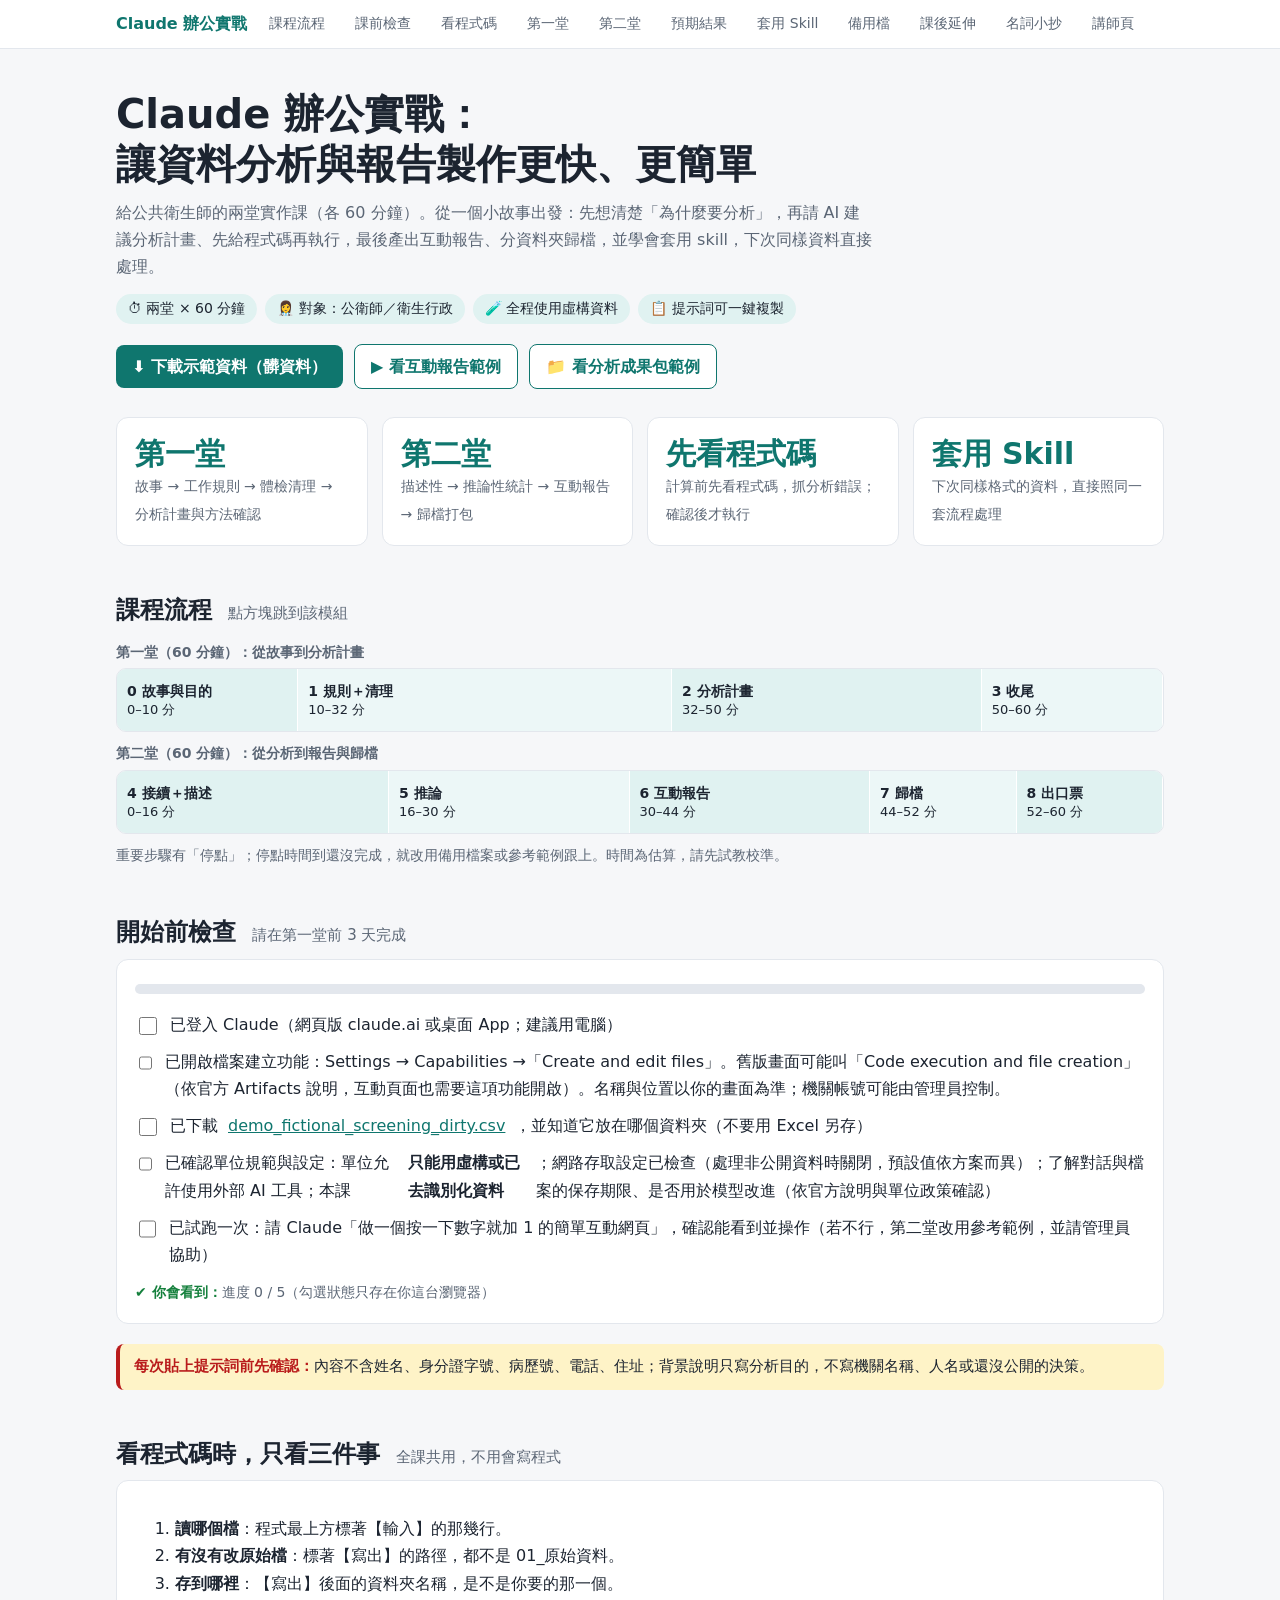
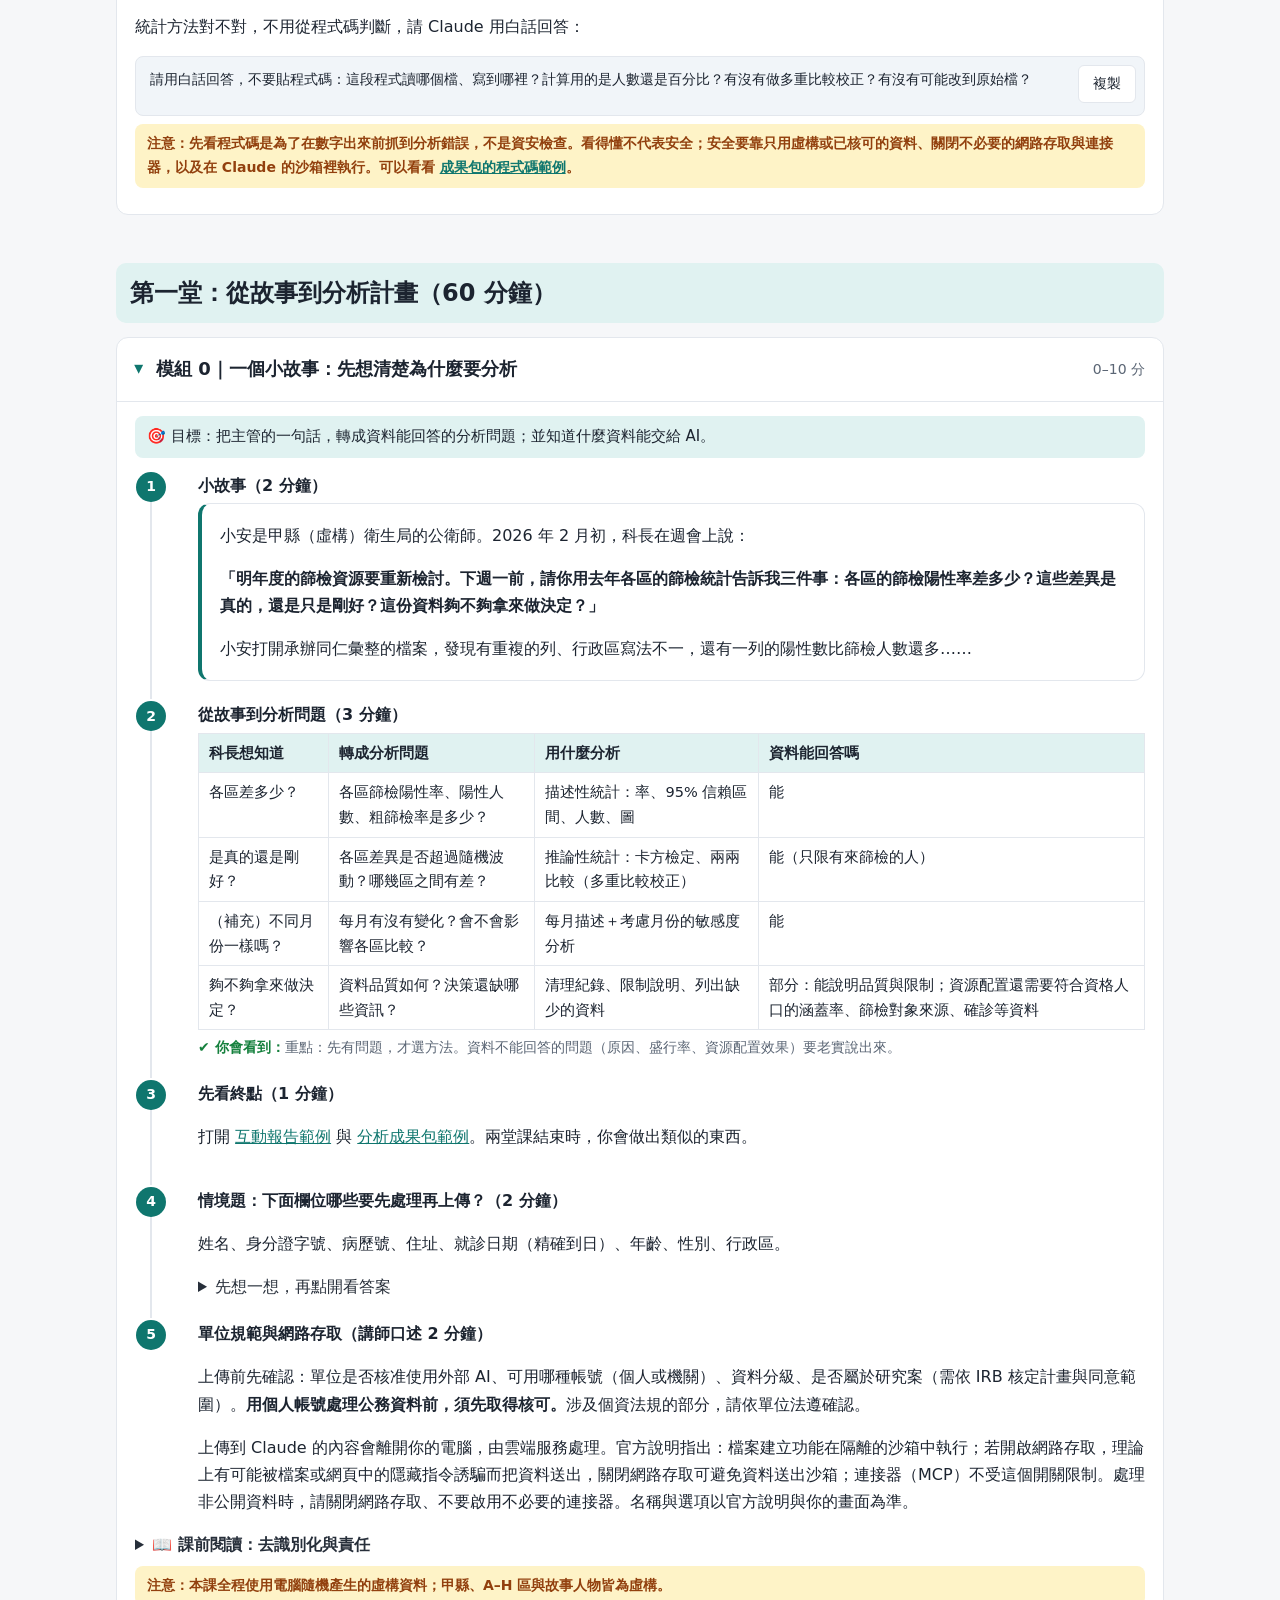
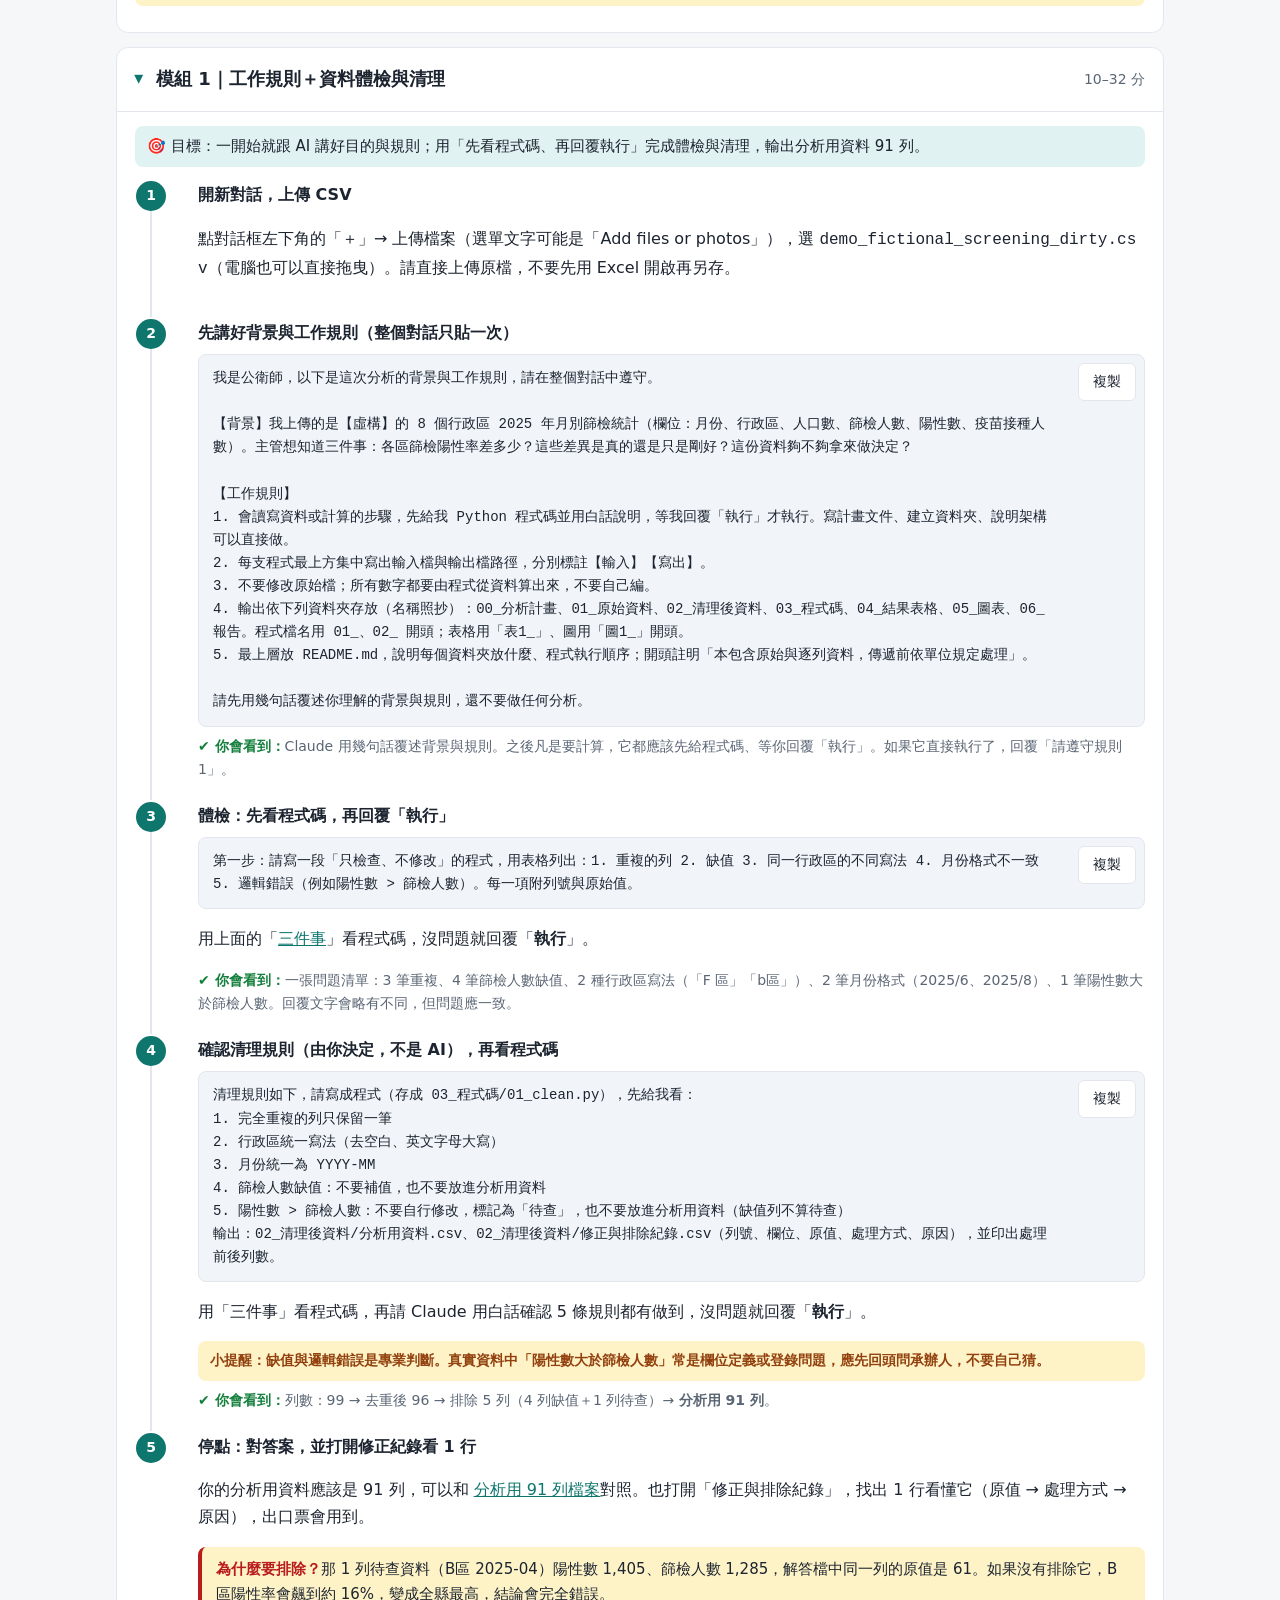
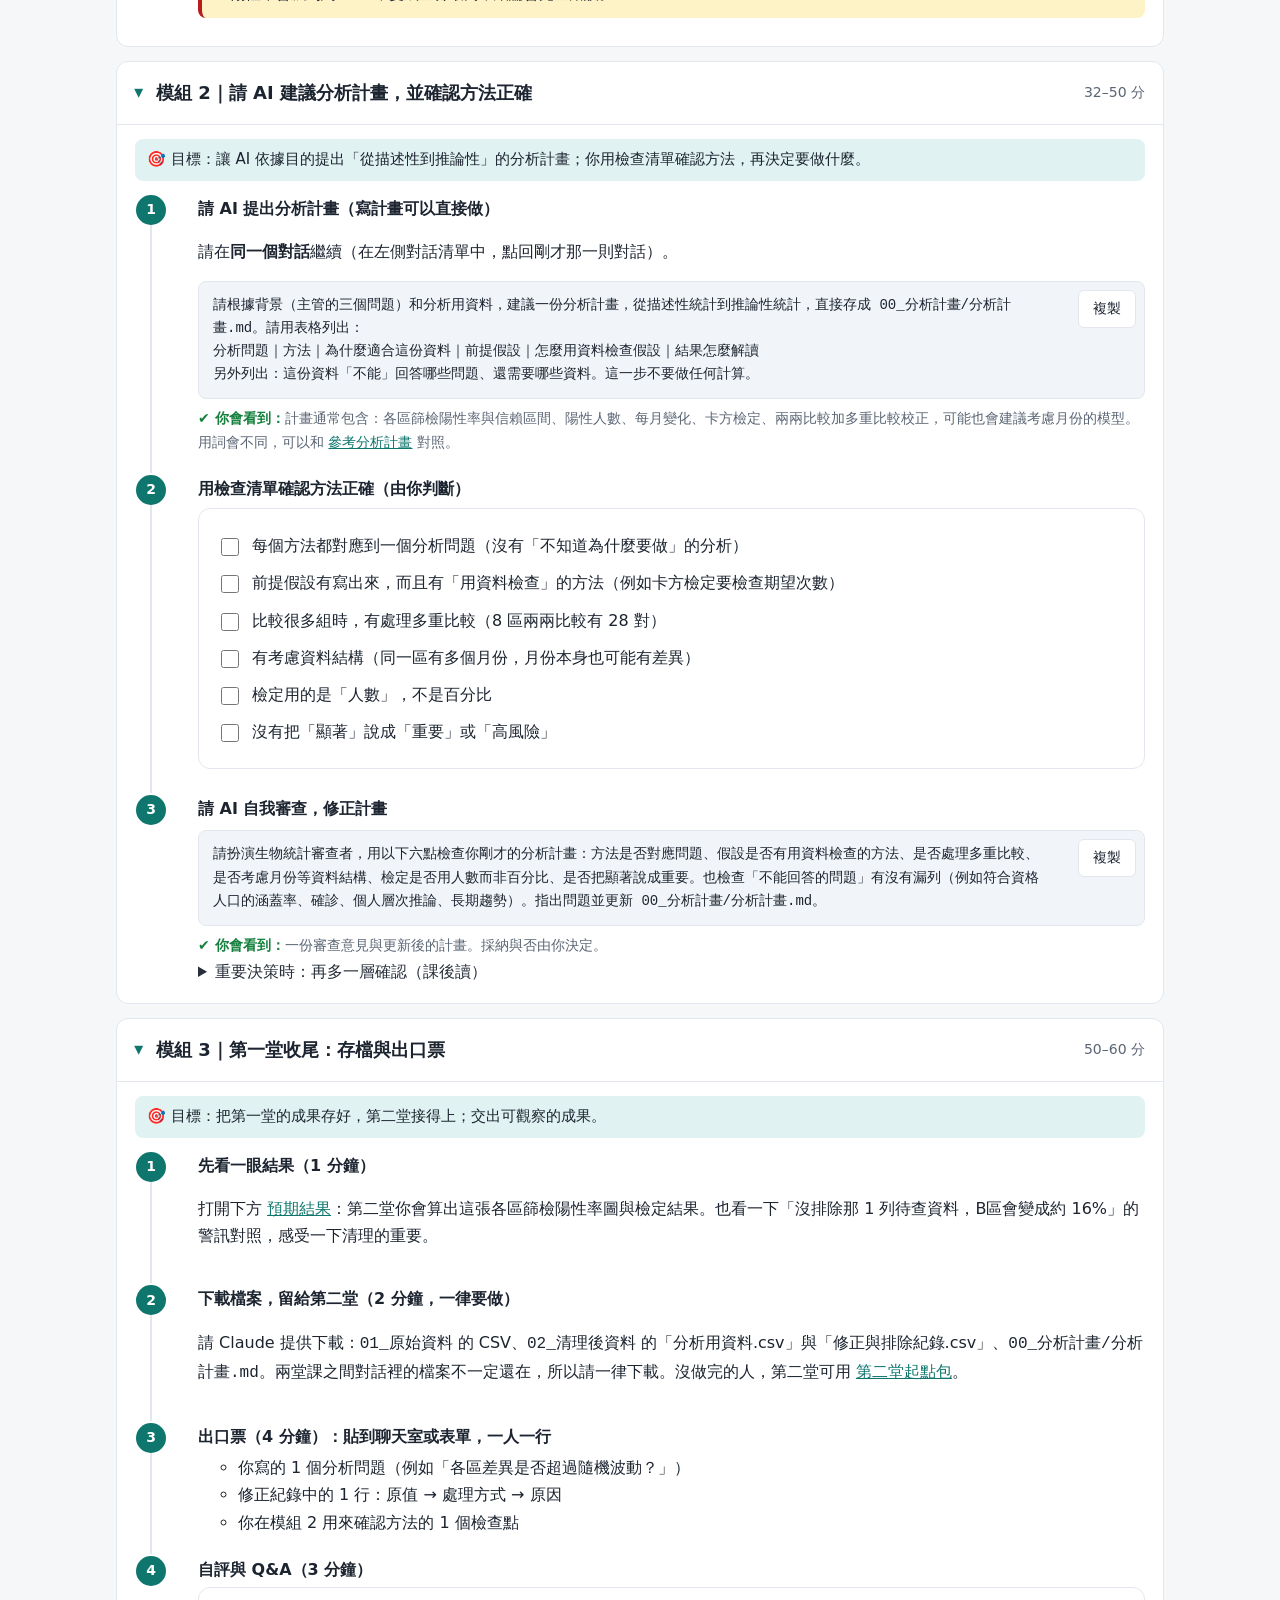
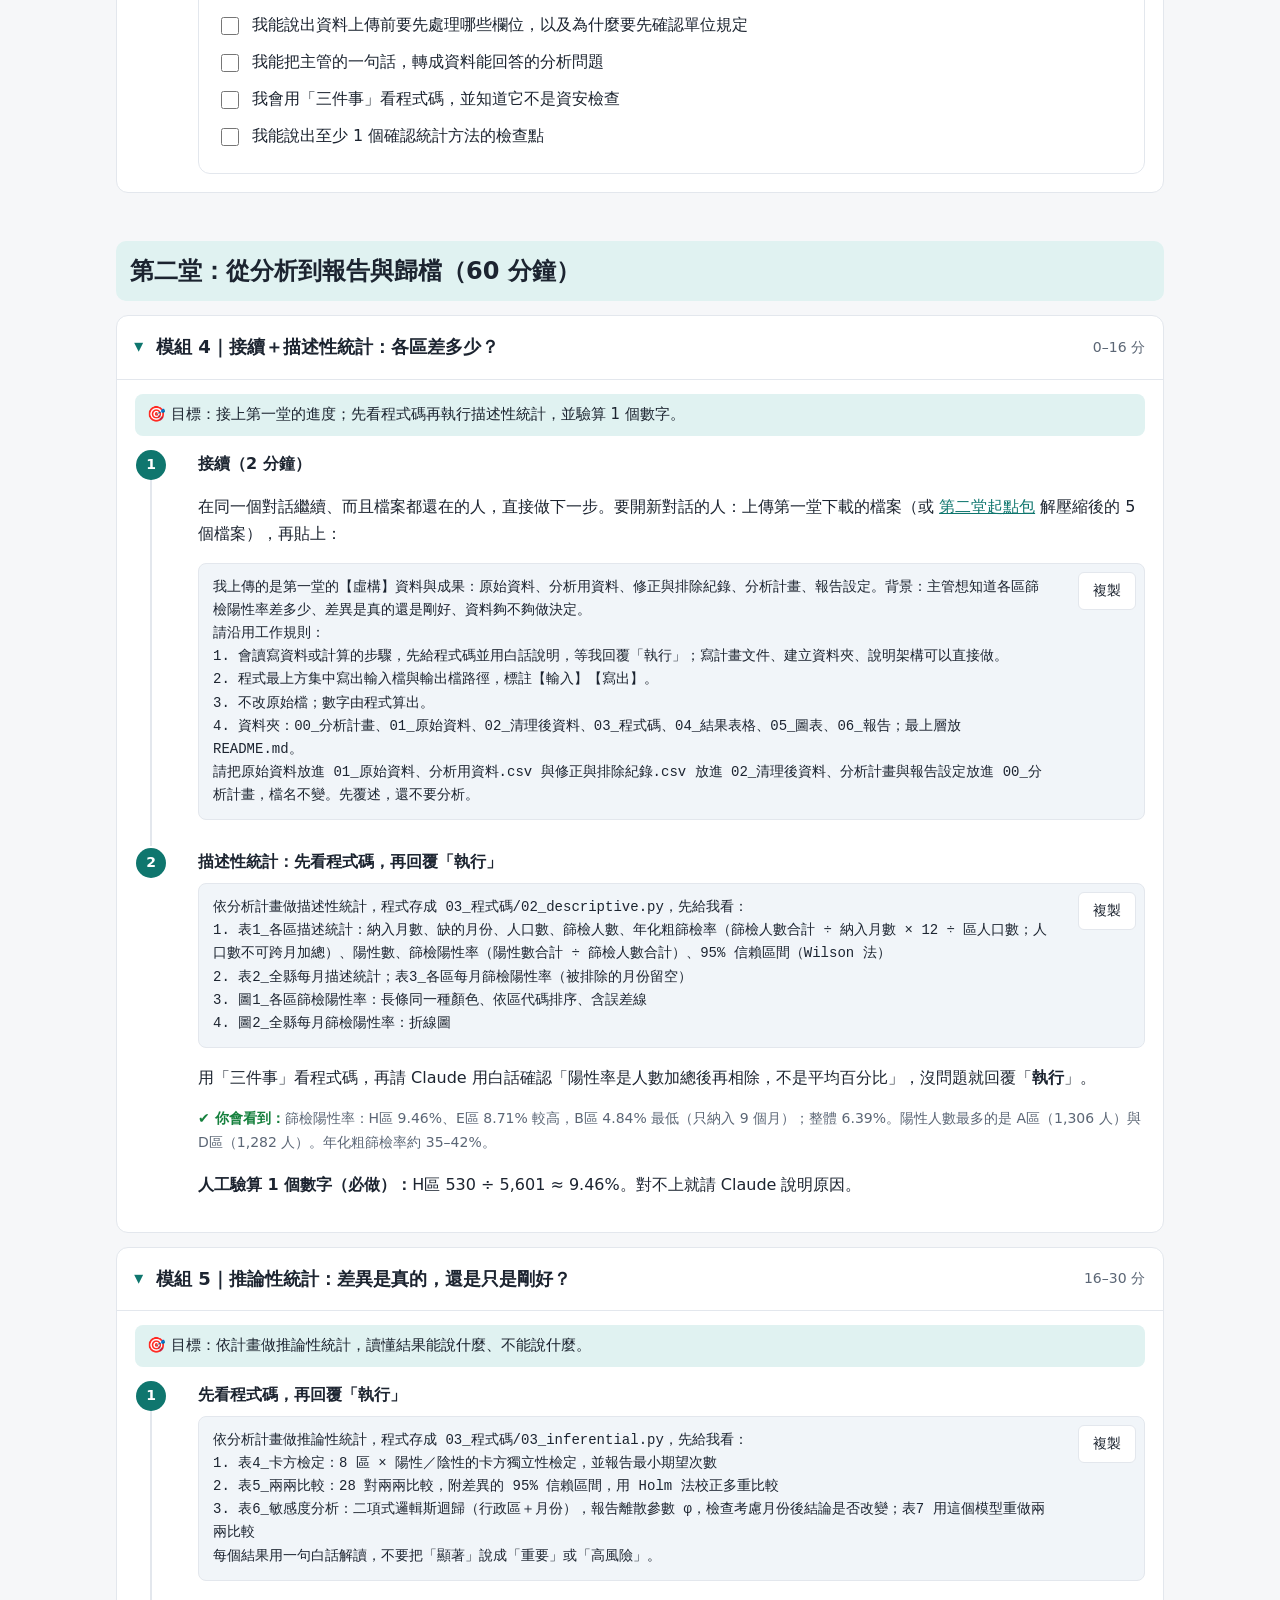
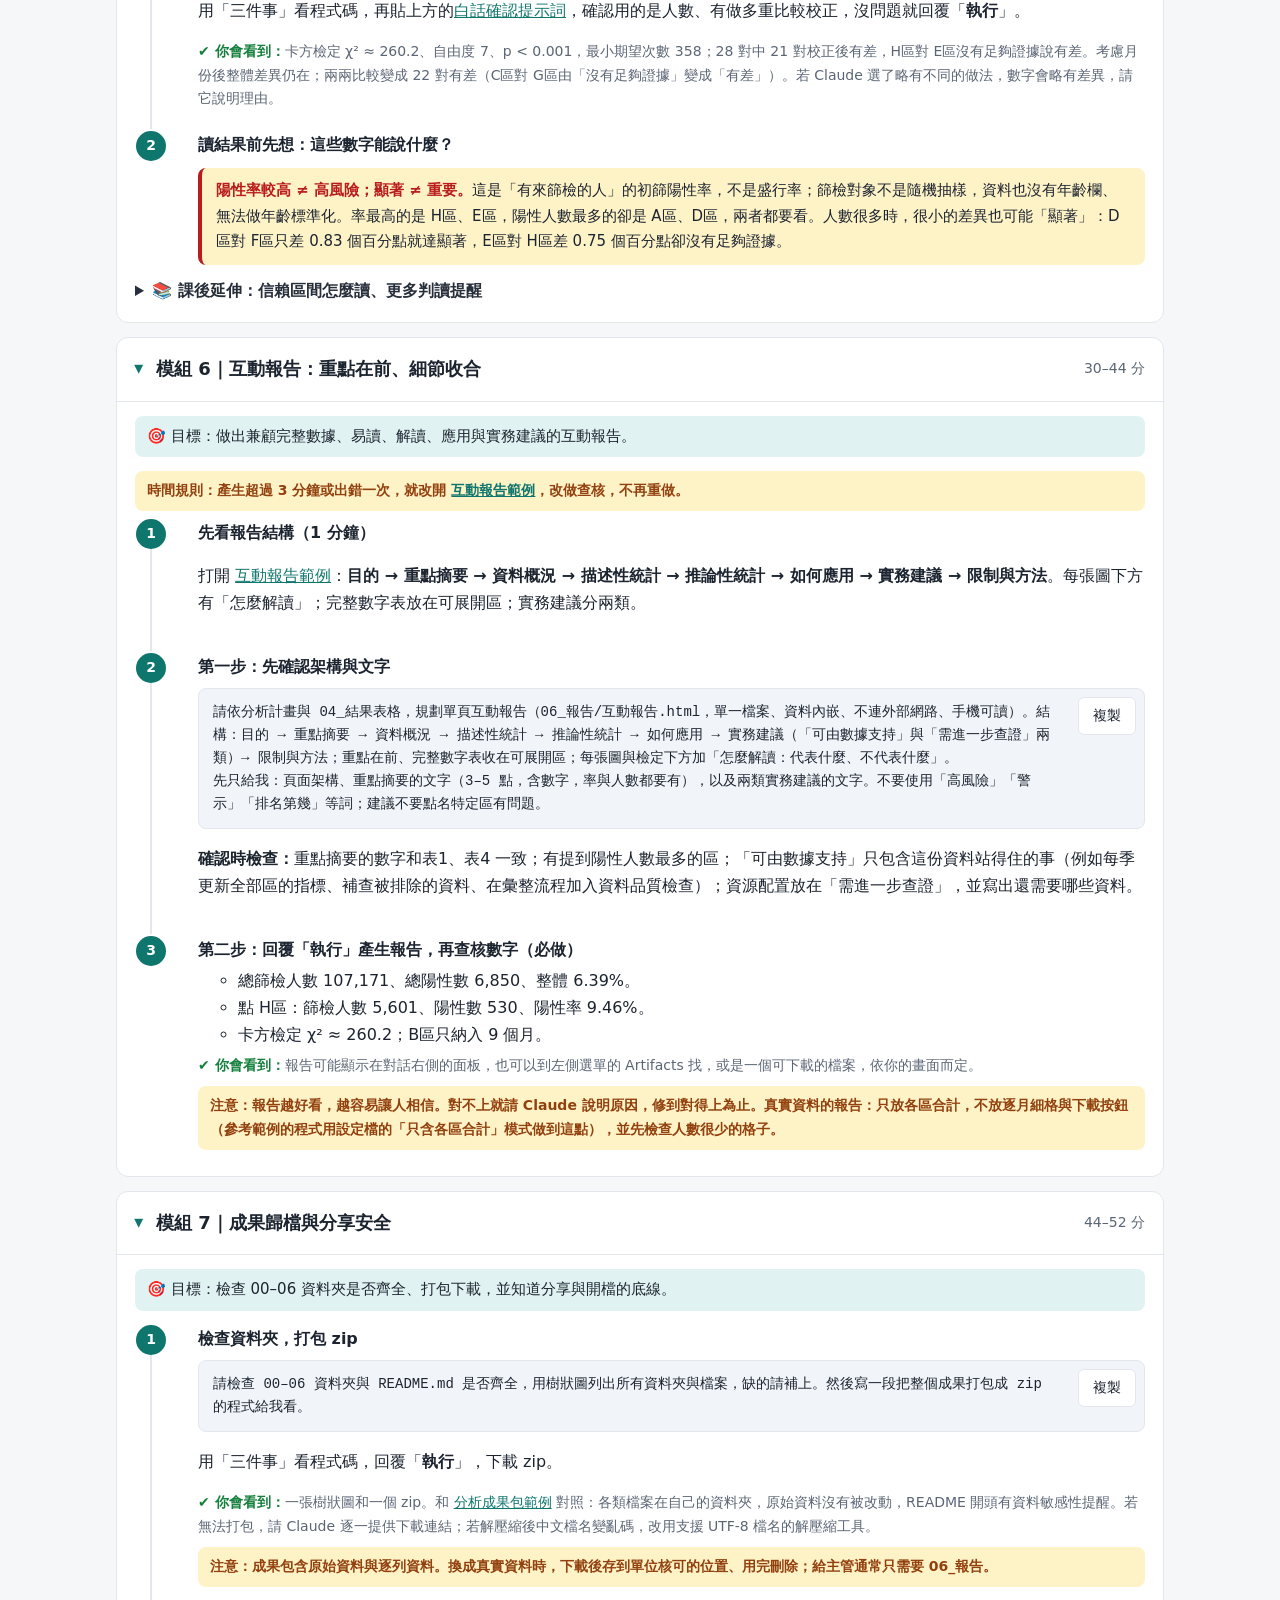
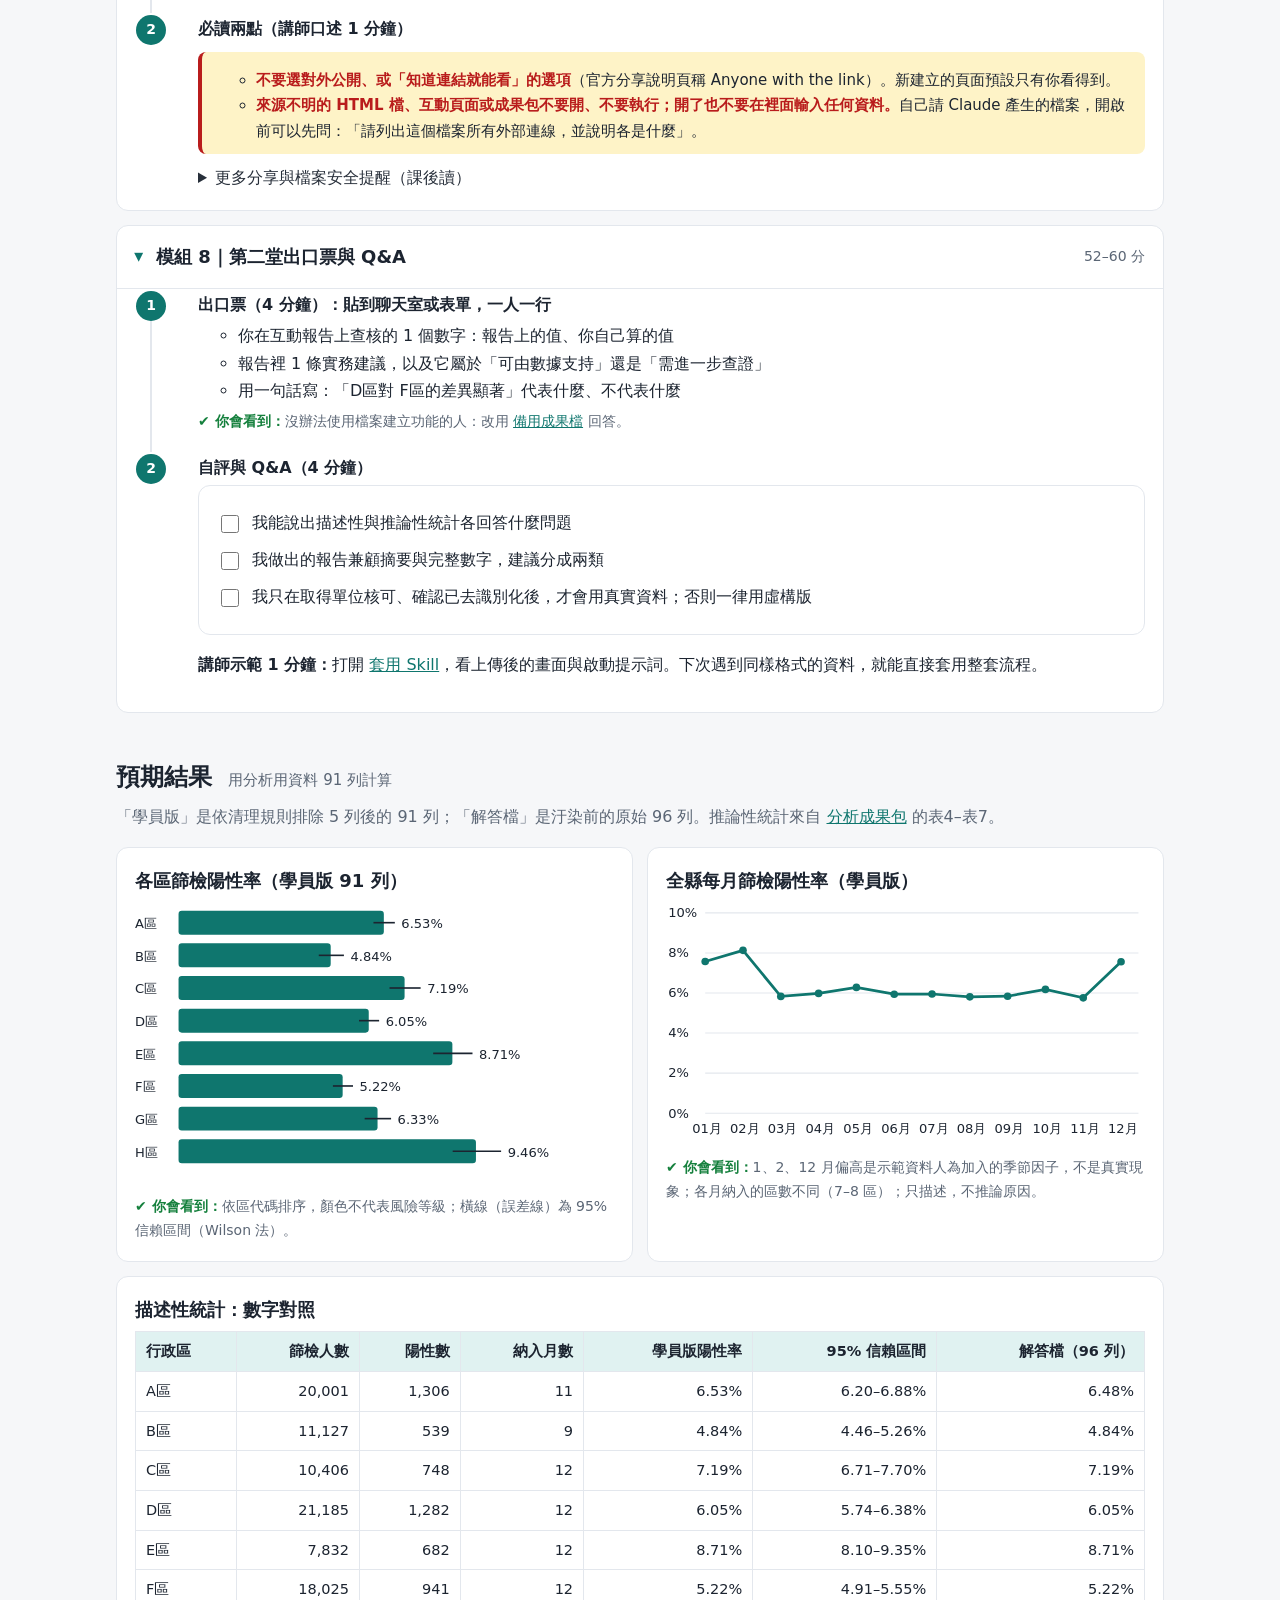
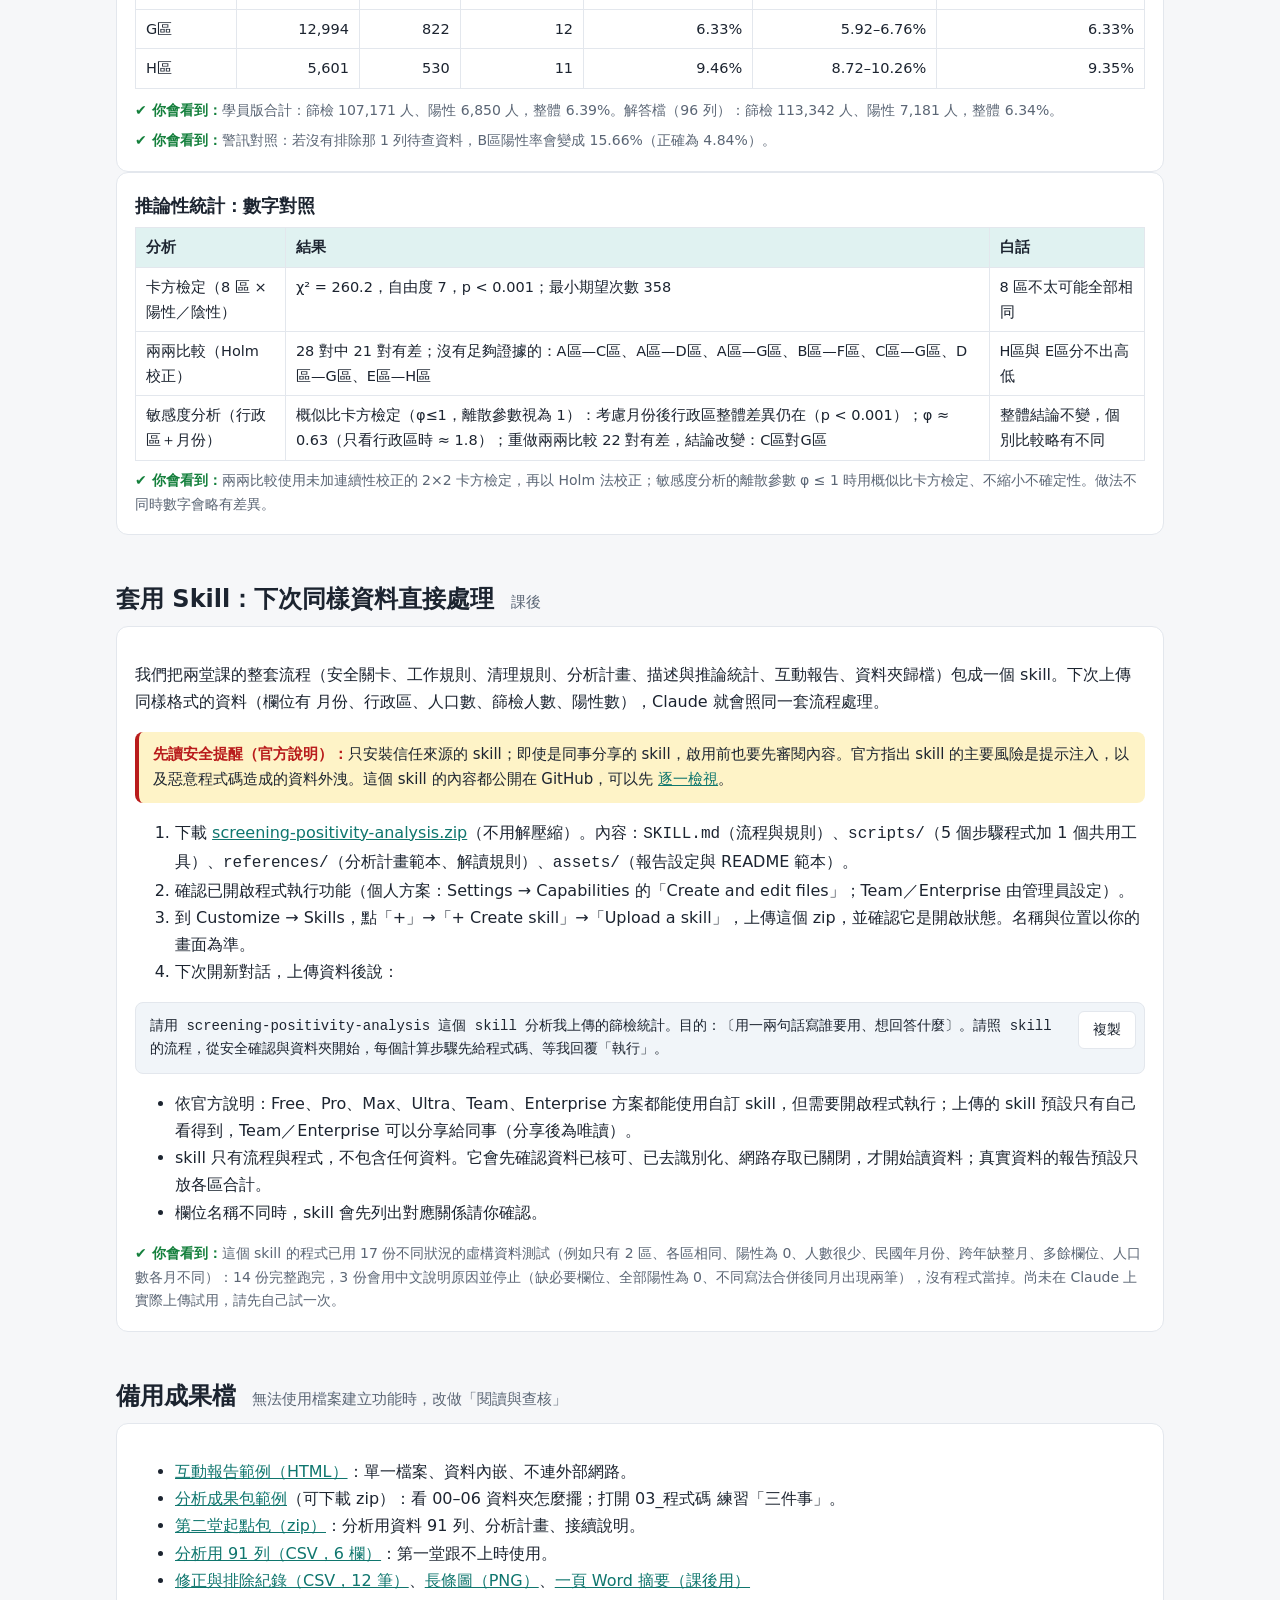
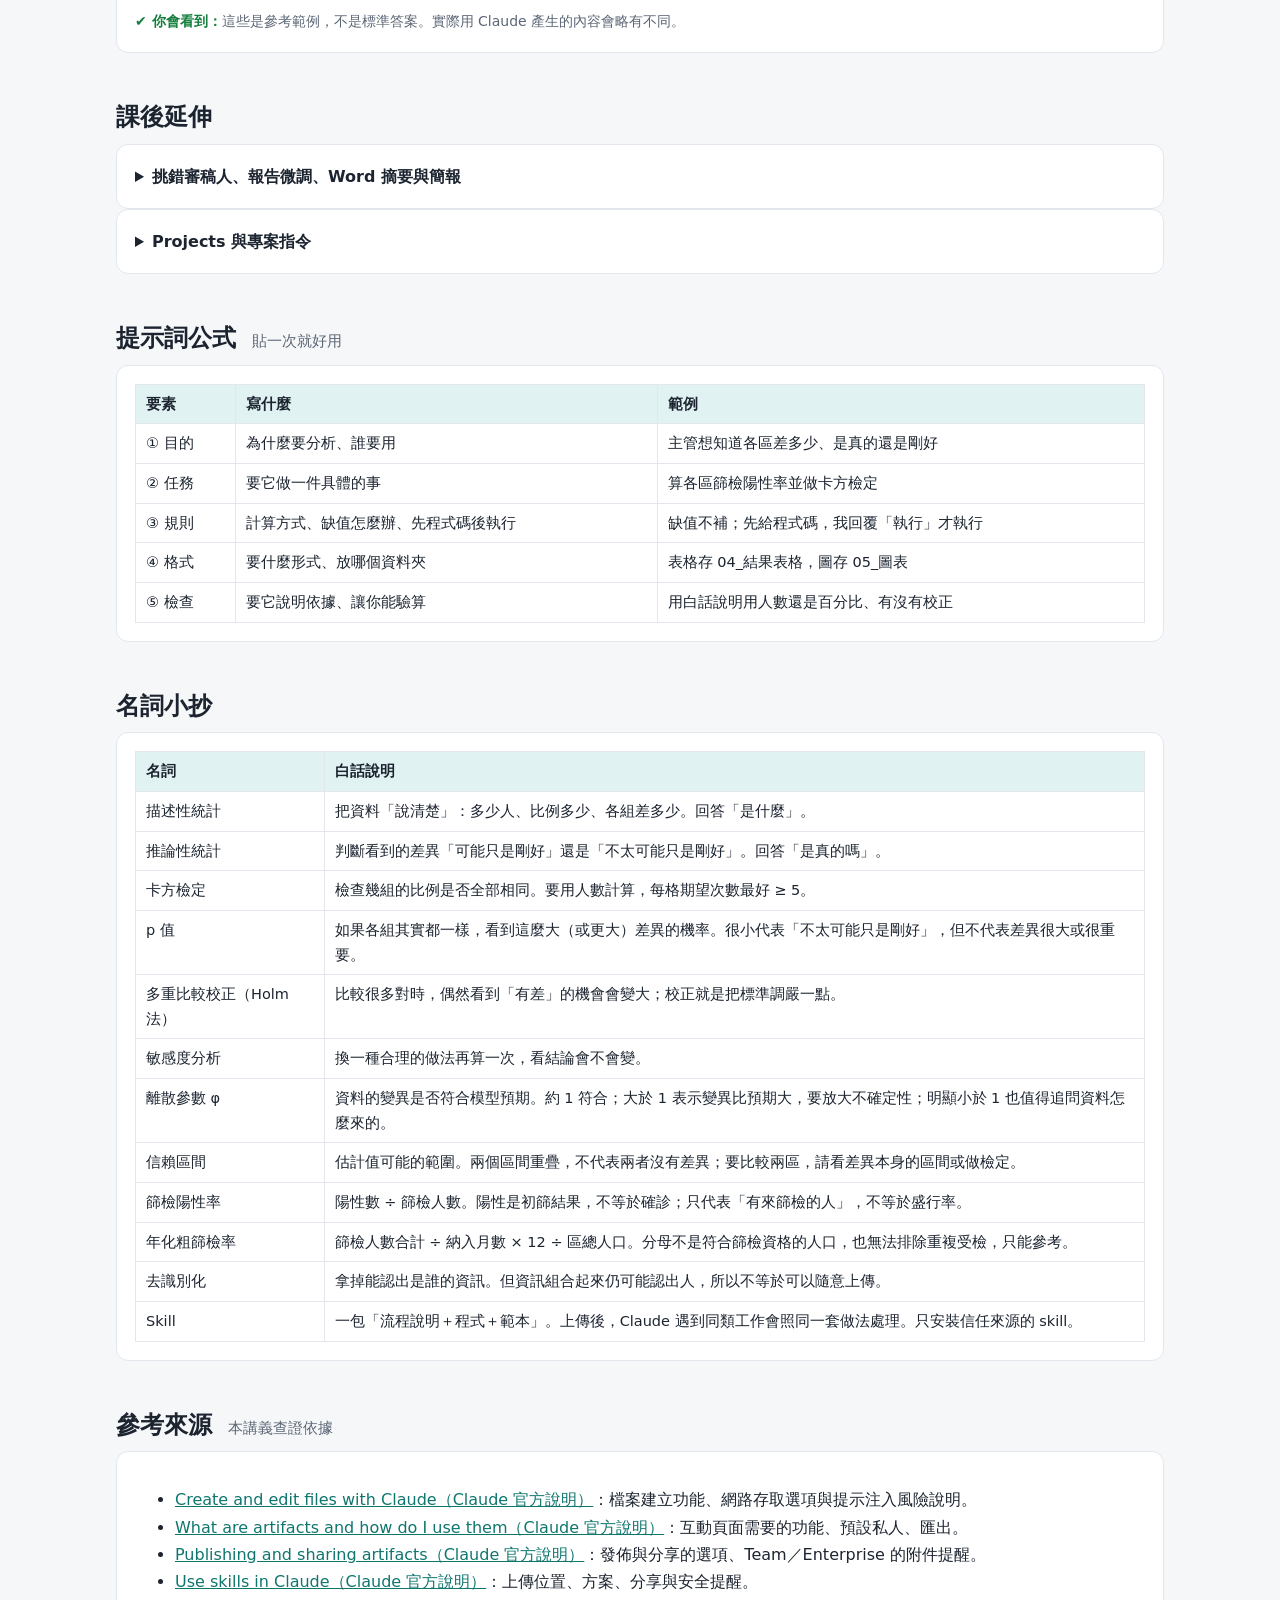
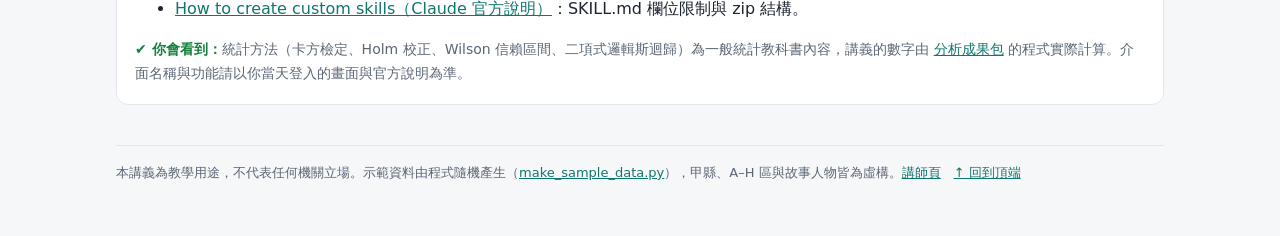
==== commit 0851d5b7: "Harden the skill and fix round-6 findings Skill robustness (17 stress datasets: 14 complete, 3 stop " ====
--- a/docs/index.html
+++ b/docs/index.html
@@ -10,13 +10,13 @@
 <body>
 <header class="top" id="top"><div class="top-in">
 <b>Claude 辦公實戰</b>
-<a href="#plan">課程流程</a><a href="#precheck">課前檢查</a><a href="#code3">看程式碼</a><a href="#c1">第一堂</a><a href="#c2">第二堂</a><a href="#expect">預期結果</a><a href="#skill">做成 Skill</a><a class="opt" href="#backup">備用檔</a><a class="opt" href="#after">課後延伸</a><a class="opt" href="#glossary">名詞小抄</a><a href="instructor.html">講師頁</a>
+<a href="#plan">課程流程</a><a href="#precheck">課前檢查</a><a href="#code3">看程式碼</a><a href="#c1">第一堂</a><a href="#c2">第二堂</a><a href="#expect">預期結果</a><a href="#skill">套用 Skill</a><a class="opt" href="#backup">備用檔</a><a class="opt" href="#after">課後延伸</a><a class="opt" href="#glossary">名詞小抄</a><a href="instructor.html">講師頁</a>
 </div></header>
 
 <main>
 <section class="hero">
 <h1>Claude 辦公實戰：<br>讓資料分析與報告製作更快、更簡單</h1>
-<p>給公共衛生師的兩堂實作課（各 60 分鐘）。從一個小故事出發：先想清楚「為什麼要分析」，再請 AI 建議分析計畫、先給程式碼再執行，最後產出互動報告、分資料夾歸檔，並做成下次能直接用的 skill。</p>
+<p>給公共衛生師的兩堂實作課（各 60 分鐘）。從一個小故事出發：先想清楚「為什麼要分析」，再請 AI 建議分析計畫、先給程式碼再執行，最後產出互動報告、分資料夾歸檔，並學會套用 skill，下次同樣資料直接處理。</p>
 <div class="chips"><span class="chip">⏱ 兩堂 × 60 分鐘</span><span class="chip">👩‍⚕️ 對象：公衛師／衛生行政</span><span class="chip">🧪 全程使用虛構資料</span><span class="chip">📋 提示詞可一鍵複製</span></div>
 <p style="margin-top:16px">
 <a class="btn" href="sample-data/demo_fictional_screening_dirty.csv" download>⬇ 下載示範資料（髒資料）</a>
@@ -29,7 +29,7 @@
 <div class="card stat"><b>第一堂</b><span>故事 → 工作規則 → 體檢清理 → 分析計畫與方法確認</span></div>
 <div class="card stat"><b>第二堂</b><span>描述性 → 推論性統計 → 互動報告 → 歸檔打包</span></div>
 <div class="card stat"><b>先看程式碼</b><span>計算前先看程式碼，抓分析錯誤；確認後才執行</span></div>
-<div class="card stat"><b>做成 Skill</b><span>下次同樣格式的資料，直接照同一套流程處理</span></div>
+<div class="card stat"><b>套用 Skill</b><span>下次同樣格式的資料，直接照同一套流程處理</span></div>
 </section>
 
 <h2 id="plan">課程流程 <small>點方塊跳到該模組</small></h2>
@@ -37,7 +37,7 @@
 <div class="tl" id="tl1"></div>
 <p class="tl-label">第二堂（60 分鐘）：從分析到報告與歸檔</p>
 <div class="tl" id="tl2"></div>
-<p class="lead" style="margin-top:10px;font-size:14px">每模組結尾有「停點」。停點時間到還沒完成，就改用備用檔案或參考範例跟上。時間為估算，請先試教校準。</p>
+<p class="lead" style="margin-top:10px;font-size:14px">重要步驟有「停點」；停點時間到還沒完成，就改用備用檔案或參考範例跟上。時間為估算，請先試教校準。</p>
 
 <h2 id="pre">開始前檢查 <small>請在第一堂前 3 天完成</small></h2>
 <div class="card ck" id="precheck">
@@ -191,16 +191,19 @@
 <div class="mod-body">
 <div class="goal">🎯 目標：把第一堂的成果存好，第二堂接得上；交出可觀察的成果。</div>
 <ol class="steps">
-<li><h4>下載兩個檔案，留給第二堂（2 分鐘）</h4>
-<p>下載 <code>02_清理後資料/分析用資料.csv</code> 與 <code>00_分析計畫/分析計畫.md</code>。第二堂若在同一個對話繼續就不需要；若要開新對話，就上傳這兩個檔案。沒做完的人，第二堂可用 <a href="prebuilt/第二堂起點包.zip" download>第二堂起點包</a>。</p></li>
+<li><h4>先看一眼結果（1 分鐘）</h4>
+<p>打開下方 <a href="#expect">預期結果</a>：第二堂你會算出這張各區篩檢陽性率圖與檢定結果。也看一下「沒排除那 1 列待查資料，B區會變成約 16%」的警訊對照，感受一下清理的重要。</p></li>
+<li><h4>下載檔案，留給第二堂（2 分鐘，一律要做）</h4>
+<p>請 Claude 提供下載：<code>01_原始資料</code> 的 CSV、<code>02_清理後資料</code> 的「分析用資料.csv」與「修正與排除紀錄.csv」、<code>00_分析計畫/分析計畫.md</code>。兩堂課之間對話裡的檔案不一定還在，所以請一律下載。沒做完的人，第二堂可用 <a href="prebuilt/第二堂起點包.zip" download>第二堂起點包</a>。</p></li>
 <li><h4>出口票（4 分鐘）：貼到聊天室或表單，一人一行</h4>
 <ul>
 <li>你寫的 1 個分析問題（例如「各區差異是否超過隨機波動？」）</li>
 <li>修正紀錄中的 1 行：原值 → 處理方式 → 原因</li>
 <li>你在模組 2 用來確認方法的 1 個檢查點</li>
 </ul></li>
-<li><h4>自評與 Q&A（4 分鐘）</h4>
+<li><h4>自評與 Q&A（3 分鐘）</h4>
 <div class="card ck">
+<label><input type="checkbox" data-k="d7"> 我能說出資料上傳前要先處理哪些欄位，以及為什麼要先確認單位規定</label>
 <label><input type="checkbox" data-k="d1"> 我能把主管的一句話，轉成資料能回答的分析問題</label>
 <label><input type="checkbox" data-k="d2"> 我會用「三件事」看程式碼，並知道它不是資安檢查</label>
 <label><input type="checkbox" data-k="d3"> 我能說出至少 1 個確認統計方法的檢查點</label>
@@ -218,16 +221,22 @@
 <div class="goal">🎯 目標：接上第一堂的進度；先看程式碼再執行描述性統計，並驗算 1 個數字。</div>
 <ol class="steps">
 <li><h4>接續（2 分鐘）</h4>
-<p>在同一個對話繼續的人，直接做下一步。要開新對話的人：上傳第一堂下載的兩個檔案（或 <a href="prebuilt/第二堂起點包.zip" download>第二堂起點包</a> 裡的檔案），再貼上：</p>
-<div class="prompt" data-copy>我上傳的是第一堂清理好的【虛構】分析用資料（91 列）和分析計畫。背景：主管想知道各區篩檢陽性率差多少、差異是真的還是剛好、資料夠不夠做決定。請沿用工作規則：會讀寫資料或計算的步驟先給程式碼、等我回覆「執行」；程式最上方標【輸入】【寫出】；不改原始檔、數字由程式算；輸出依 00_分析計畫 到 06_報告 的資料夾；最上層放 README.md。請把分析用資料放進 02_清理後資料、分析計畫放進 00_分析計畫，先覆述，還不要分析。</div></li>
+<p>在同一個對話繼續、而且檔案都還在的人，直接做下一步。要開新對話的人：上傳第一堂下載的檔案（或 <a href="prebuilt/第二堂起點包.zip" download>第二堂起點包</a> 解壓縮後的 5 個檔案），再貼上：</p>
+<div class="prompt" data-copy>我上傳的是第一堂的【虛構】資料與成果：原始資料、分析用資料、修正與排除紀錄、分析計畫、報告設定。背景：主管想知道各區篩檢陽性率差多少、差異是真的還是剛好、資料夠不夠做決定。
+請沿用工作規則：
+1. 會讀寫資料或計算的步驟，先給程式碼並用白話說明，等我回覆「執行」；寫計畫文件、建立資料夾、說明架構可以直接做。
+2. 程式最上方集中寫出輸入檔與輸出檔路徑，標註【輸入】【寫出】。
+3. 不改原始檔；數字由程式算出。
+4. 資料夾：00_分析計畫、01_原始資料、02_清理後資料、03_程式碼、04_結果表格、05_圖表、06_報告；最上層放 README.md。
+請把原始資料放進 01_原始資料、分析用資料.csv 與修正與排除紀錄.csv 放進 02_清理後資料、分析計畫與報告設定放進 00_分析計畫，檔名不變。先覆述，還不要分析。</div></li>
 <li><h4>描述性統計：先看程式碼，再回覆「執行」</h4>
 <div class="prompt" data-copy>依分析計畫做描述性統計，程式存成 03_程式碼/02_descriptive.py，先給我看：
-1. 表1_各區描述統計：納入月數、缺的月份、人口數、篩檢人數、粗篩檢率（篩檢人數 ÷ 區人口數；人口數各月相同，不可跨月加總）、陽性數、篩檢陽性率（陽性數合計 ÷ 篩檢人數合計）、95% 信賴區間（Wilson 法）
+1. 表1_各區描述統計：納入月數、缺的月份、人口數、篩檢人數、年化粗篩檢率（篩檢人數合計 ÷ 納入月數 × 12 ÷ 區人口數；人口數不可跨月加總）、陽性數、篩檢陽性率（陽性數合計 ÷ 篩檢人數合計）、95% 信賴區間（Wilson 法）
 2. 表2_全縣每月描述統計；表3_各區每月篩檢陽性率（被排除的月份留空）
 3. 圖1_各區篩檢陽性率：長條同一種顏色、依區代碼排序、含誤差線
 4. 圖2_全縣每月篩檢陽性率：折線圖</div>
 <p>用「三件事」看程式碼，再請 Claude 用白話確認「陽性率是人數加總後再相除，不是平均百分比」，沒問題就回覆「<b>執行</b>」。</p>
-<p class="see">篩檢陽性率：H區 9.46%、E區 8.71% 較高，B區 4.84% 最低（只納入 9 個月）；整體 6.39%。陽性人數最多的是 A區（1,306 人）與 D區（1,282 人）。粗篩檢率約 29–41%。</p>
+<p class="see">篩檢陽性率：H區 9.46%、E區 8.71% 較高，B區 4.84% 最低（只納入 9 個月）；整體 6.39%。陽性人數最多的是 A區（1,306 人）與 D區（1,282 人）。年化粗篩檢率約 35–42%。</p>
 <p><b>人工驗算 1 個數字（必做）：</b>H區 530 ÷ 5,601 ≈ 9.46%。對不上就請 Claude 說明原因。</p></li>
 </ol>
 </div>
@@ -258,7 +267,7 @@
 <p>兩個信賴區間重疊，並不代表兩者沒有差異；要比較兩區，請看「差異本身」的區間或做檢定。H區與E區的區間有重疊，雙比例檢定（未校正）p≈0.13，兩區差異的 95% 信賴區間約 −0.2 至 +1.7 個百分點（Wald 法）；Holm 校正後 p≈0.53。信賴區間只反映抽樣誤差，不含篩檢對象的選擇偏差。</p>
 <ul>
 <li>陽性是初篩結果，不等於確診；本資料沒有複檢、確診或陽性預測值資訊。</li>
-<li>粗篩檢率的分母是區總人口，不是符合篩檢資格的人口，也無法排除重複受檢。</li>
+<li>年化粗篩檢率的分母是區總人口，不是符合篩檢資格的人口，也無法排除重複受檢。</li>
 <li>考慮月份後的模型 φ ≈ 0.63（明顯小於 1）：沒有過度離散，但這是因為示範資料由程式產生、不是逐人抽樣；真實資料遇到時值得追問。</li>
 <li>最近 1–2 個月在實務上可能因通報延遲而偏低，要標示「暫定」並註明資料截止日（示範資料沒有模擬這個現象）。</li>
 <li>1、2、12 月偏高是示範資料中人為加入的季節因子，不是真實現象。</li>
@@ -288,7 +297,7 @@
 <li>卡方檢定 χ² ≈ 260.2；B區只納入 9 個月。</li>
 </ul>
 <p class="see">報告可能顯示在對話右側的面板，也可以到左側選單的 Artifacts 找，或是一個可下載的檔案，依你的畫面而定。</p>
-<div class="note">注意：報告越好看，越容易讓人相信。對不上就請 Claude 說明原因，修到對得上為止。真實資料的報告：只內嵌彙總數字，不要放逐列資料或下載按鈕，並先檢查人數很少的格子。</div></li>
+<div class="note">注意：報告越好看，越容易讓人相信。對不上就請 Claude 說明原因，修到對得上為止。真實資料的報告：只放各區合計，不放逐月細格與下載按鈕（參考範例的程式用設定檔的「只含各區合計」模式做到這點），並先檢查人數很少的格子。</div></li>
 </ol>
 </div>
 </details>
@@ -331,7 +340,7 @@
 <ul>
 <li>你在互動報告上查核的 1 個數字：報告上的值、你自己算的值</li>
 <li>報告裡 1 條實務建議，以及它屬於「可由數據支持」還是「需進一步查證」</li>
-<li>你的成果包樹狀圖中，原始資料放在哪個資料夾</li>
+<li>用一句話寫：「D區對 F區的差異顯著」代表什麼、不代表什麼</li>
 </ul>
 <p class="see">沒辦法使用檔案建立功能的人：改用 <a href="#backup">備用成果檔</a> 回答。</p></li>
 <li><h4>自評與 Q&A（4 分鐘）</h4>
@@ -340,7 +349,7 @@
 <label><input type="checkbox" data-k="d5"> 我做出的報告兼顧摘要與完整數字，建議分成兩類</label>
 <label><input type="checkbox" data-k="d6"> 我只在取得單位核可、確認已去識別化後，才會用真實資料；否則一律用虛構版</label>
 </div>
-<p>下次遇到同樣格式的資料，可以用 <a href="#skill">做成 Skill</a> 直接套用整套流程。</p></li>
+<p><b>講師示範 1 分鐘：</b>打開 <a href="#skill">套用 Skill</a>，看上傳後的畫面與啟動提示詞。下次遇到同樣格式的資料，就能直接套用整套流程。</p></li>
 </ol>
 </div>
 </details>
@@ -357,21 +366,23 @@
 <div class="card"><h3>推論性統計：數字對照</h3><div class="tw"><table id="tinf"></table></div>
 <p class="see" style="margin-top:8px">兩兩比較使用未加連續性校正的 2×2 卡方檢定，再以 Holm 法校正；敏感度分析的離散參數 φ ≤ 1 時用概似比卡方檢定、不縮小不確定性。做法不同時數字會略有差異。</p></div>
 
-<h2 id="skill">做成 Skill：下次同樣資料直接處理 <small>課後</small></h2>
+<h2 id="skill">套用 Skill：下次同樣資料直接處理 <small>課後</small></h2>
 <div class="card">
-<p>把兩堂課的整套流程（工作規則、清理規則、分析計畫、描述與推論統計、互動報告、資料夾歸檔）包成一個 skill。下次上傳同樣格式的資料（欄位有 月份、行政區、人口數、篩檢人數、陽性數），Claude 就會照同一套流程處理。</p>
+<p>我們把兩堂課的整套流程（安全關卡、工作規則、清理規則、分析計畫、描述與推論統計、互動報告、資料夾歸檔）包成一個 skill。下次上傳同樣格式的資料（欄位有 月份、行政區、人口數、篩檢人數、陽性數），Claude 就會照同一套流程處理。</p>
+<div class="warnbox"><b>先讀安全提醒（官方說明）：</b>只安裝信任來源的 skill；即使是同事分享的 skill，啟用前也要先審閱內容。官方指出 skill 的主要風險是提示注入，以及惡意程式碼造成的資料外洩。這個 skill 的內容都公開在 GitHub，可以先 <a href="https://github.com/greengarden0925/Claude-Data-Analysis-Tutorial/tree/main/skill/screening-positivity-analysis">逐一檢視</a>。</div>
 <ol>
-<li>下載 <a href="prebuilt/skill/screening-positivity-analysis.zip" download>screening-positivity-analysis.zip</a>（不用解壓縮）。內容包括 <code>SKILL.md</code>（流程與規則）、<code>scripts/</code>（本課成果包裡驗證過的 5 支程式）、<code>references/</code>（分析計畫範本、解讀規則）、<code>assets/</code>（報告設定與 README 範本）。可以先 <a href="https://github.com/greengarden0925/Claude-Data-Analysis-Tutorial/tree/main/skill/screening-positivity-analysis">在 GitHub 上看內容</a>。</li>
-<li>到 Claude 的 Skills 設定（官方說明寫在 Settings → Capabilities，新版畫面也可能在 Customize → Skills，以畫面為準），點「Upload skill」，上傳這個 zip，並確認它是開啟狀態。</li>
+<li>下載 <a href="prebuilt/skill/screening-positivity-analysis.zip" download>screening-positivity-analysis.zip</a>（不用解壓縮）。內容：<code>SKILL.md</code>（流程與規則）、<code>scripts/</code>（5 個步驟程式加 1 個共用工具）、<code>references/</code>（分析計畫範本、解讀規則）、<code>assets/</code>（報告設定與 README 範本）。</li>
+<li>確認已開啟程式執行功能（個人方案：Settings → Capabilities 的「Create and edit files」；Team／Enterprise 由管理員設定）。</li>
+<li>到 Customize → Skills，點「+」→「+ Create skill」→「Upload a skill」，上傳這個 zip，並確認它是開啟狀態。名稱與位置以你的畫面為準。</li>
 <li>下次開新對話，上傳資料後說：</li>
 </ol>
-<div class="prompt" data-copy>請用 screening-positivity-analysis 這個 skill 分析我上傳的篩檢統計。目的：〔用一兩句話寫誰要用、想回答什麼〕。請照 skill 的流程，從確認目的與資料夾開始，每個計算步驟先給程式碼、等我回覆「執行」。</div>
-<ul>
-<li>依官方說明：上傳 skill 需要開啟程式執行功能；可用方案為 Pro、Max、Team、Enterprise；你上傳的 skill 只有自己的帳號看得到。</li>
-<li>欄位名稱不同時，skill 會先列出對應關係請你確認；資料格式差很多時，請先和 Claude 討論是否適用。</li>
-<li>skill 只是流程與程式，不包含任何資料。它照樣遵守「先給程式碼再執行」與資料安全規則，真實資料仍須單位核可。</li>
+<div class="prompt" data-copy>請用 screening-positivity-analysis 這個 skill 分析我上傳的篩檢統計。目的：〔用一兩句話寫誰要用、想回答什麼〕。請照 skill 的流程，從安全確認與資料夾開始，每個計算步驟先給程式碼、等我回覆「執行」。</div>
+<ul>
+<li>依官方說明：Free、Pro、Max、Ultra、Team、Enterprise 方案都能使用自訂 skill，但需要開啟程式執行；上傳的 skill 預設只有自己看得到，Team／Enterprise 可以分享給同事（分享後為唯讀）。</li>
+<li>skill 只有流程與程式，不包含任何資料。它會先確認資料已核可、已去識別化、網路存取已關閉，才開始讀資料；真實資料的報告預設只放各區合計。</li>
+<li>欄位名稱不同時，skill 會先列出對應關係請你確認。</li>
 </ul>
-<p class="see">這個 skill 的程式已用另一份不同區名、跨年份的虛構資料測試過，可以完整跑完 5 個步驟。</p>
+<p class="see">這個 skill 的程式已用 17 份不同狀況的虛構資料測試（例如只有 2 區、各區相同、陽性為 0、人數很少、民國年月份、跨年缺整月、多餘欄位、人口數各月不同）：14 份完整跑完，3 份會用中文說明原因並停止（缺必要欄位、全部陽性為 0、不同寫法合併後同月出現兩筆），沒有程式當掉。尚未在 Claude 上實際上傳試用，請先自己試一次。</p>
 </div>
 
 <h2 id="backup">備用成果檔 <small>無法使用檔案建立功能時，改做「閱讀與查核」</small></h2>
@@ -396,7 +407,7 @@
 </details>
 <details class="card">
 <summary style="cursor:pointer;font-weight:700">Projects 與專案指令</summary>
-<p>點左側的 Projects（或開 claude.ai/projects）→「+ New Project」→ 取名 →「Set project instructions」。同一專案內的不同對話不會自動共用內容，所以規則要寫在專案指令裡。實際介面與限額以你的畫面和官方說明為準。若已上傳 skill，專案指令可以只寫一句「分析篩檢統計時使用 screening-positivity-analysis」。</p>
+<p>點左側的 Projects（或開 claude.ai/projects）→「+ New Project」→ 取名 →「Set project instructions」。同一專案內的不同對話不會自動共用內容，所以規則要寫在專案指令裡。實際介面與限額以你的畫面和官方說明為準。若已上傳 skill，專案指令可以寫一句「分析篩檢統計時使用 screening-positivity-analysis」。</p>
 <div class="note">注意：Project 裡只放 SOP 與提示詞，不放原始或可識別資料。</div>
 </details>
 
@@ -422,9 +433,9 @@
 <tr><td>離散參數 φ</td><td>資料的變異是否符合模型預期。約 1 符合；大於 1 表示變異比預期大，要放大不確定性；明顯小於 1 也值得追問資料怎麼來的。</td></tr>
 <tr><td>信賴區間</td><td>估計值可能的範圍。兩個區間重疊，不代表兩者沒有差異；要比較兩區，請看差異本身的區間或做檢定。</td></tr>
 <tr><td>篩檢陽性率</td><td>陽性數 ÷ 篩檢人數。陽性是初篩結果，不等於確診；只代表「有來篩檢的人」，不等於盛行率。</td></tr>
-<tr><td>粗篩檢率</td><td>篩檢人數 ÷ 區總人口。分母不是符合篩檢資格的人口，也無法排除重複受檢，只能參考。</td></tr>
+<tr><td>年化粗篩檢率</td><td>篩檢人數合計 ÷ 納入月數 × 12 ÷ 區總人口。分母不是符合篩檢資格的人口，也無法排除重複受檢，只能參考。</td></tr>
 <tr><td>去識別化</td><td>拿掉能認出是誰的資訊。但資訊組合起來仍可能認出人，所以不等於可以隨意上傳。</td></tr>
-<tr><td>Skill</td><td>一包「流程說明＋程式＋範本」。上傳後，Claude 遇到同類工作會照同一套做法處理。</td></tr>
+<tr><td>Skill</td><td>一包「流程說明＋程式＋範本」。上傳後，Claude 遇到同類工作會照同一套做法處理。只安裝信任來源的 skill。</td></tr>
 </table></div>
 
 <h2 id="refs">參考來源 <small>本講義查證依據</small></h2>
@@ -432,7 +443,8 @@
 <li><a href="https://support.claude.com/en/articles/12111783-create-and-edit-files-with-claude">Create and edit files with Claude（Claude 官方說明）</a>：檔案建立功能、網路存取選項與提示注入風險說明。</li>
 <li><a href="https://support.claude.com/en/articles/17153992-what-are-artifacts-and-how-do-i-use-them">What are artifacts and how do I use them（Claude 官方說明）</a>：互動頁面需要的功能、預設私人、匯出。</li>
 <li><a href="https://support.claude.com/en/articles/9547008-publishing-and-sharing-artifacts">Publishing and sharing artifacts（Claude 官方說明）</a>：發佈與分享的選項、Team／Enterprise 的附件提醒。</li>
-<li><a href="https://support.claude.com/en/articles/12512180-using-skills-in-claude">Using Skills in Claude（Claude 官方說明）</a>：上傳自訂 skill 的方式與方案。</li>
+<li><a href="https://support.claude.com/en/articles/12512180-using-skills-in-claude">Use skills in Claude（Claude 官方說明）</a>：上傳位置、方案、分享與安全提醒。</li>
+<li><a href="https://support.claude.com/en/articles/12512198-how-to-create-custom-skills">How to create custom skills（Claude 官方說明）</a>：SKILL.md 欄位限制與 zip 結構。</li>
 </ul>
 <p class="see" style="margin-top:6px">統計方法（卡方檢定、Holm 校正、Wilson 信賴區間、二項式邏輯斯迴歸）為一般統計教科書內容，講義的數字由 <a href="prebuilt/analysis_package.html">分析成果包</a> 的程式實際計算。介面名稱與功能請以你當天登入的畫面與官方說明為準。</p></div>
 
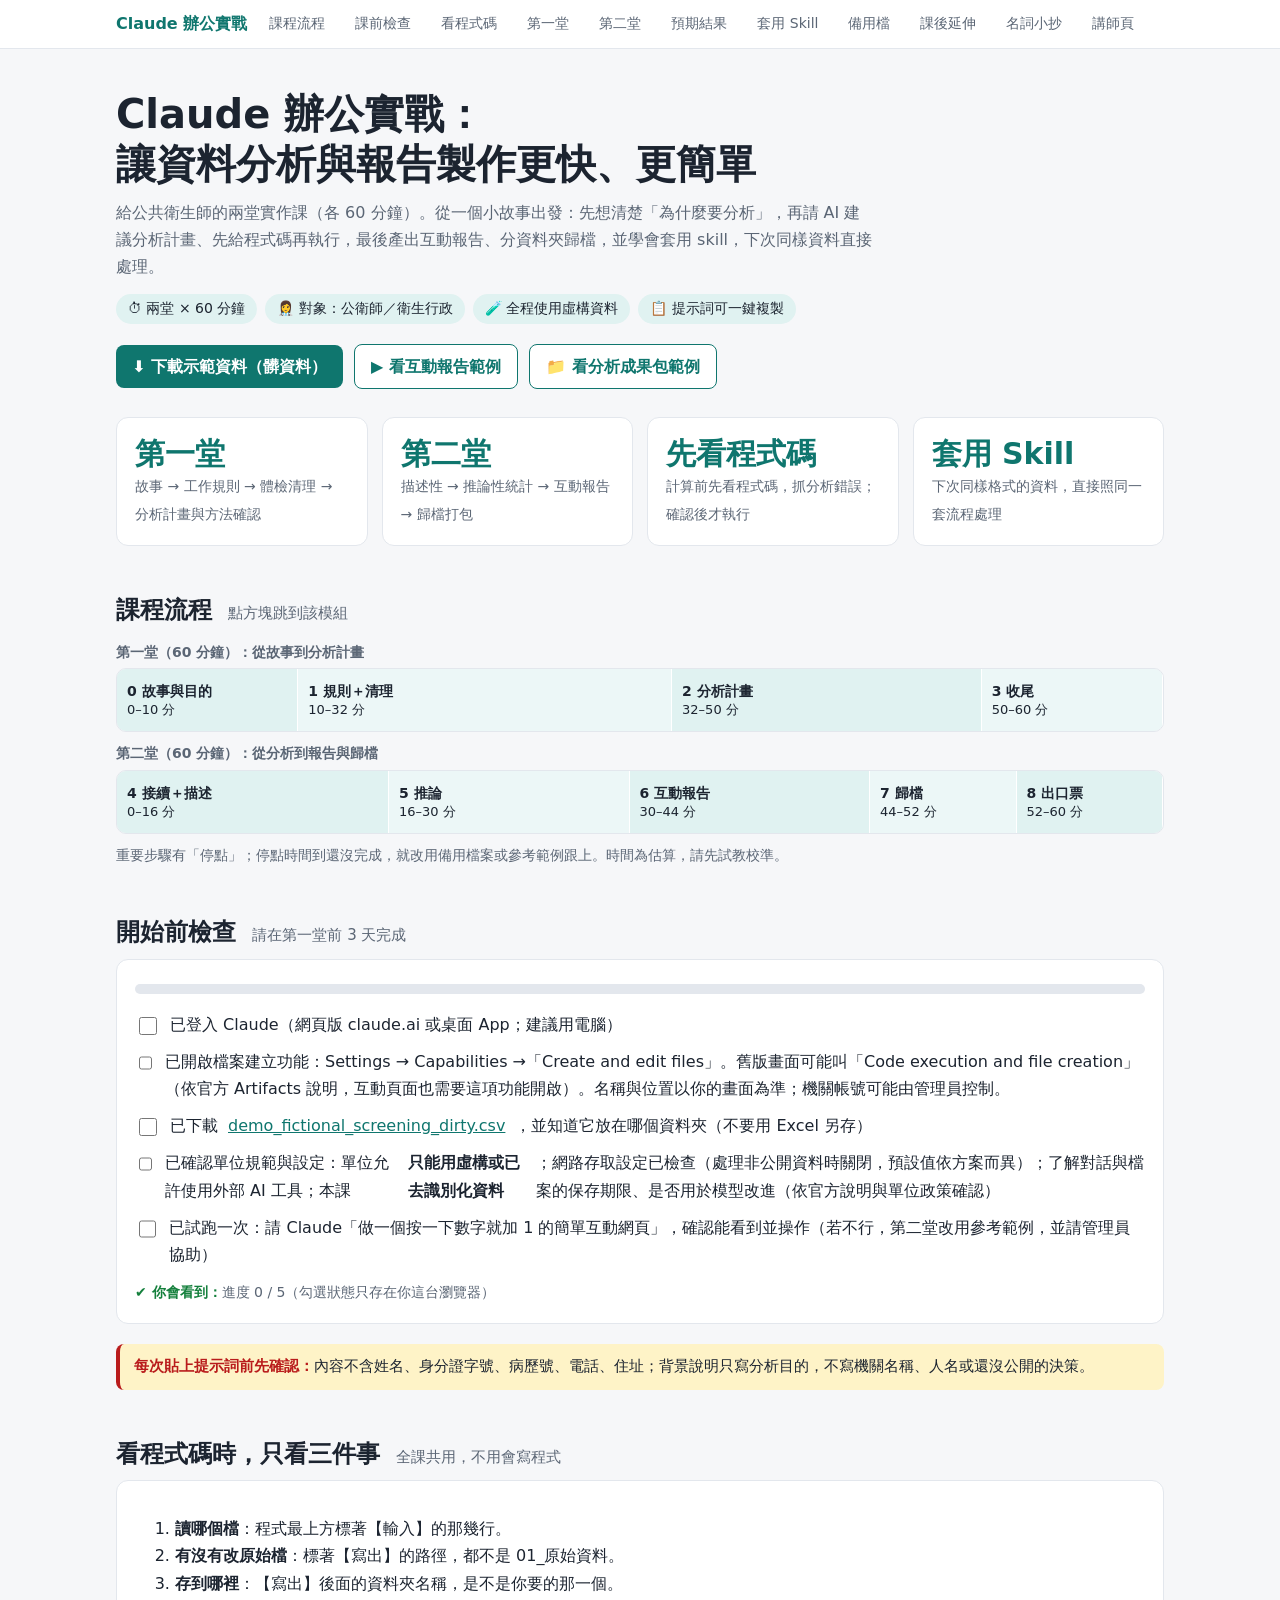
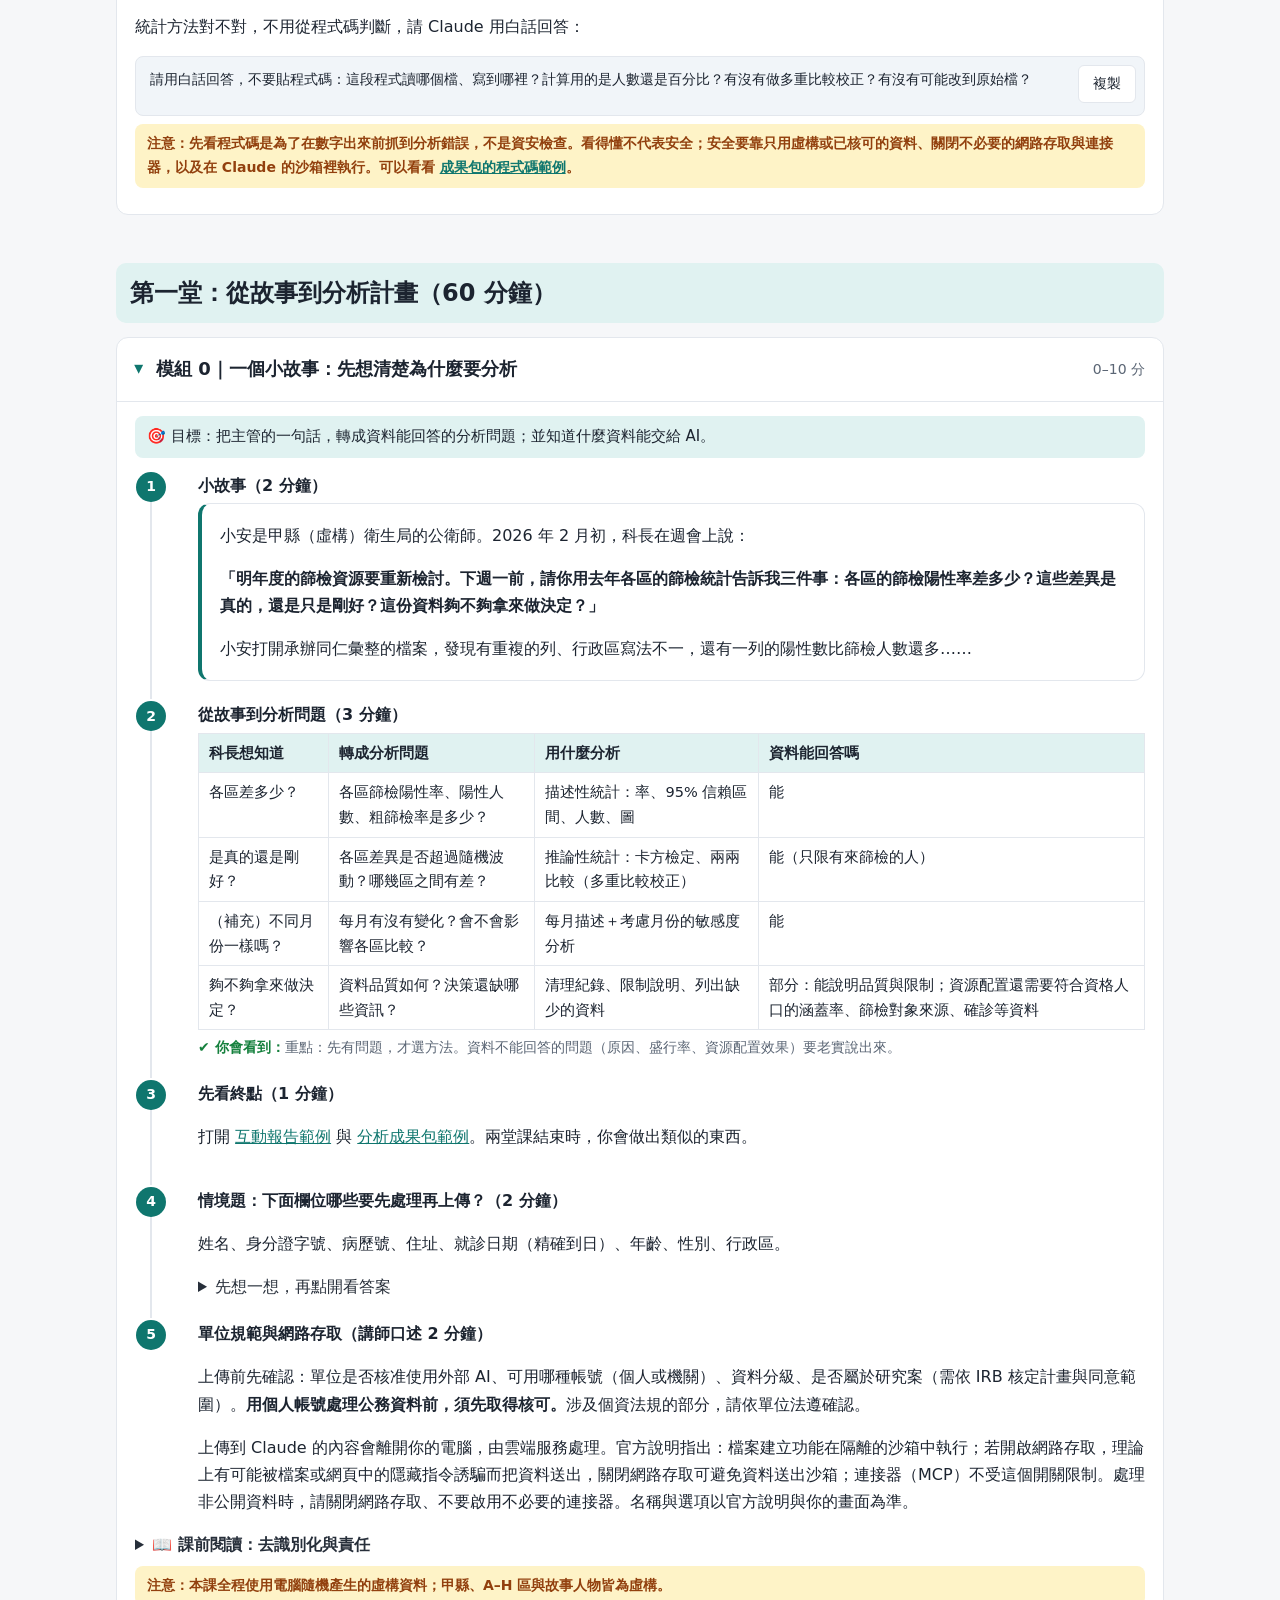
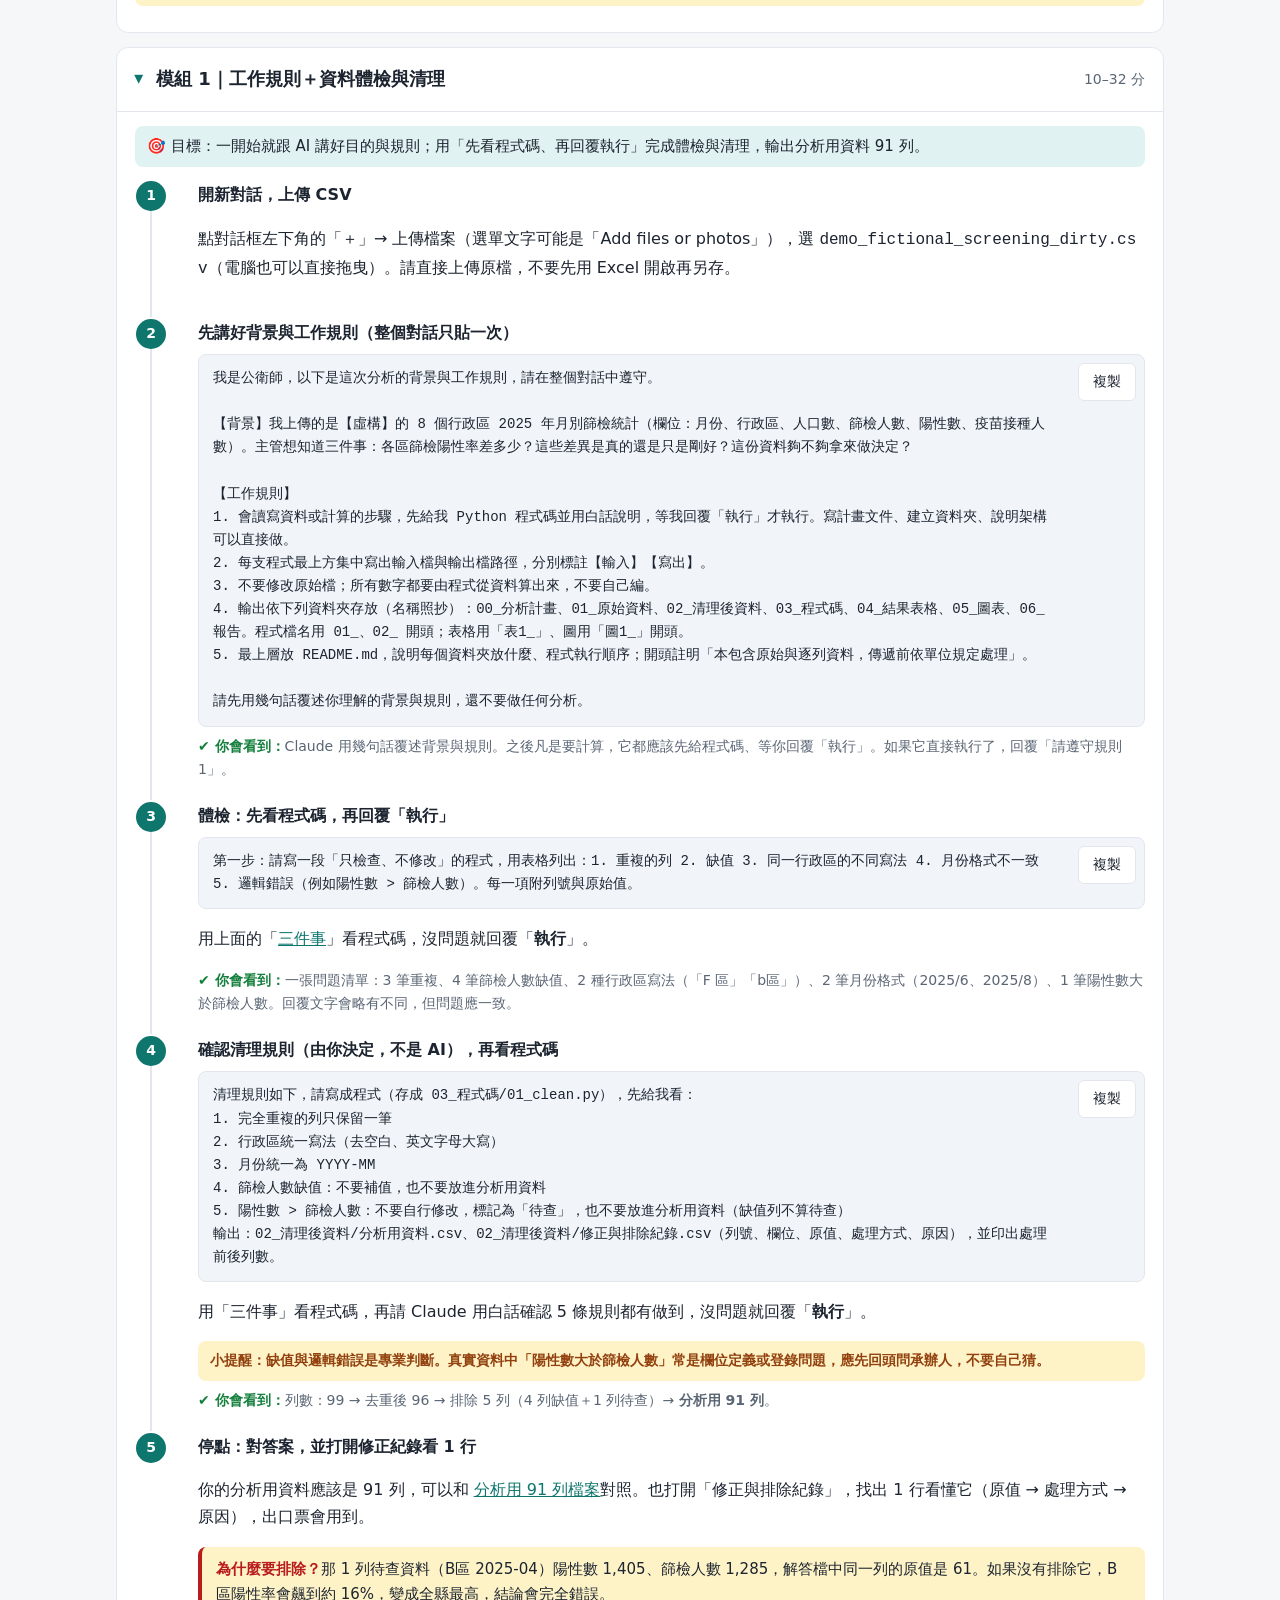
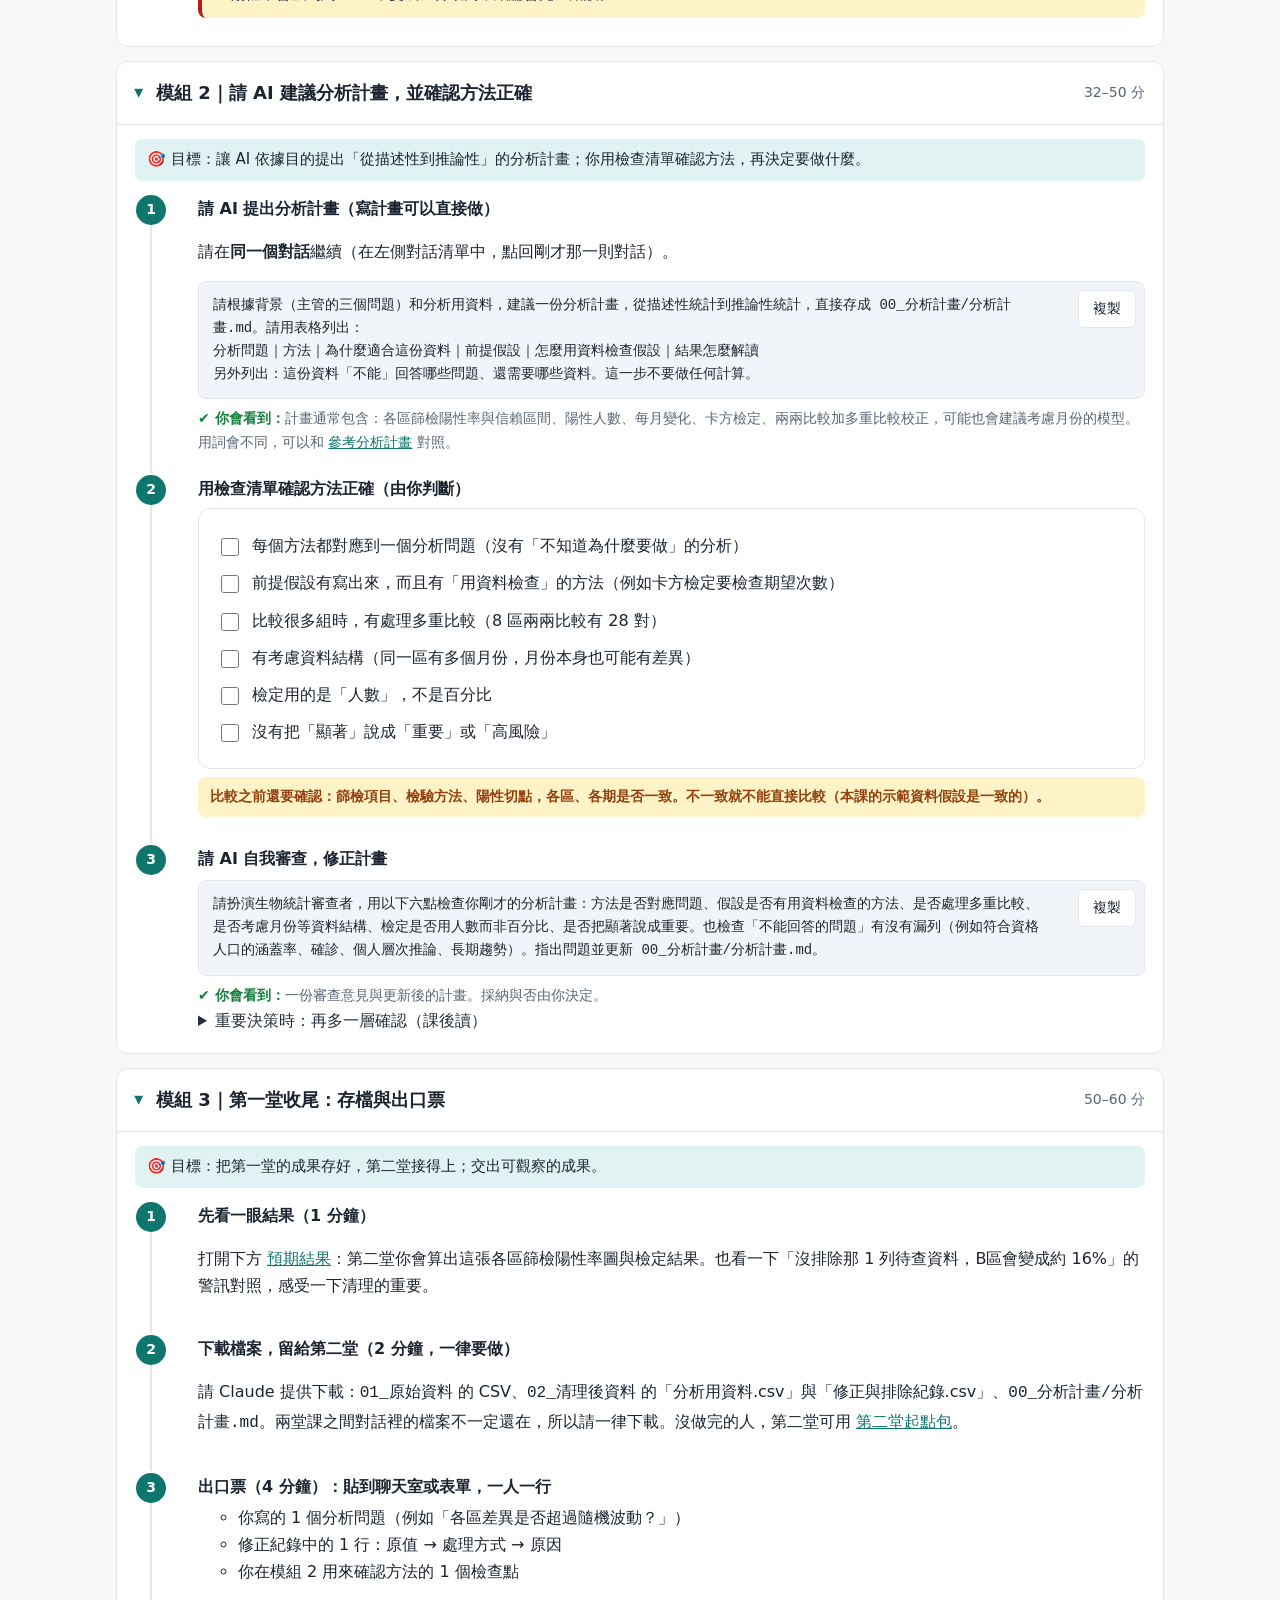
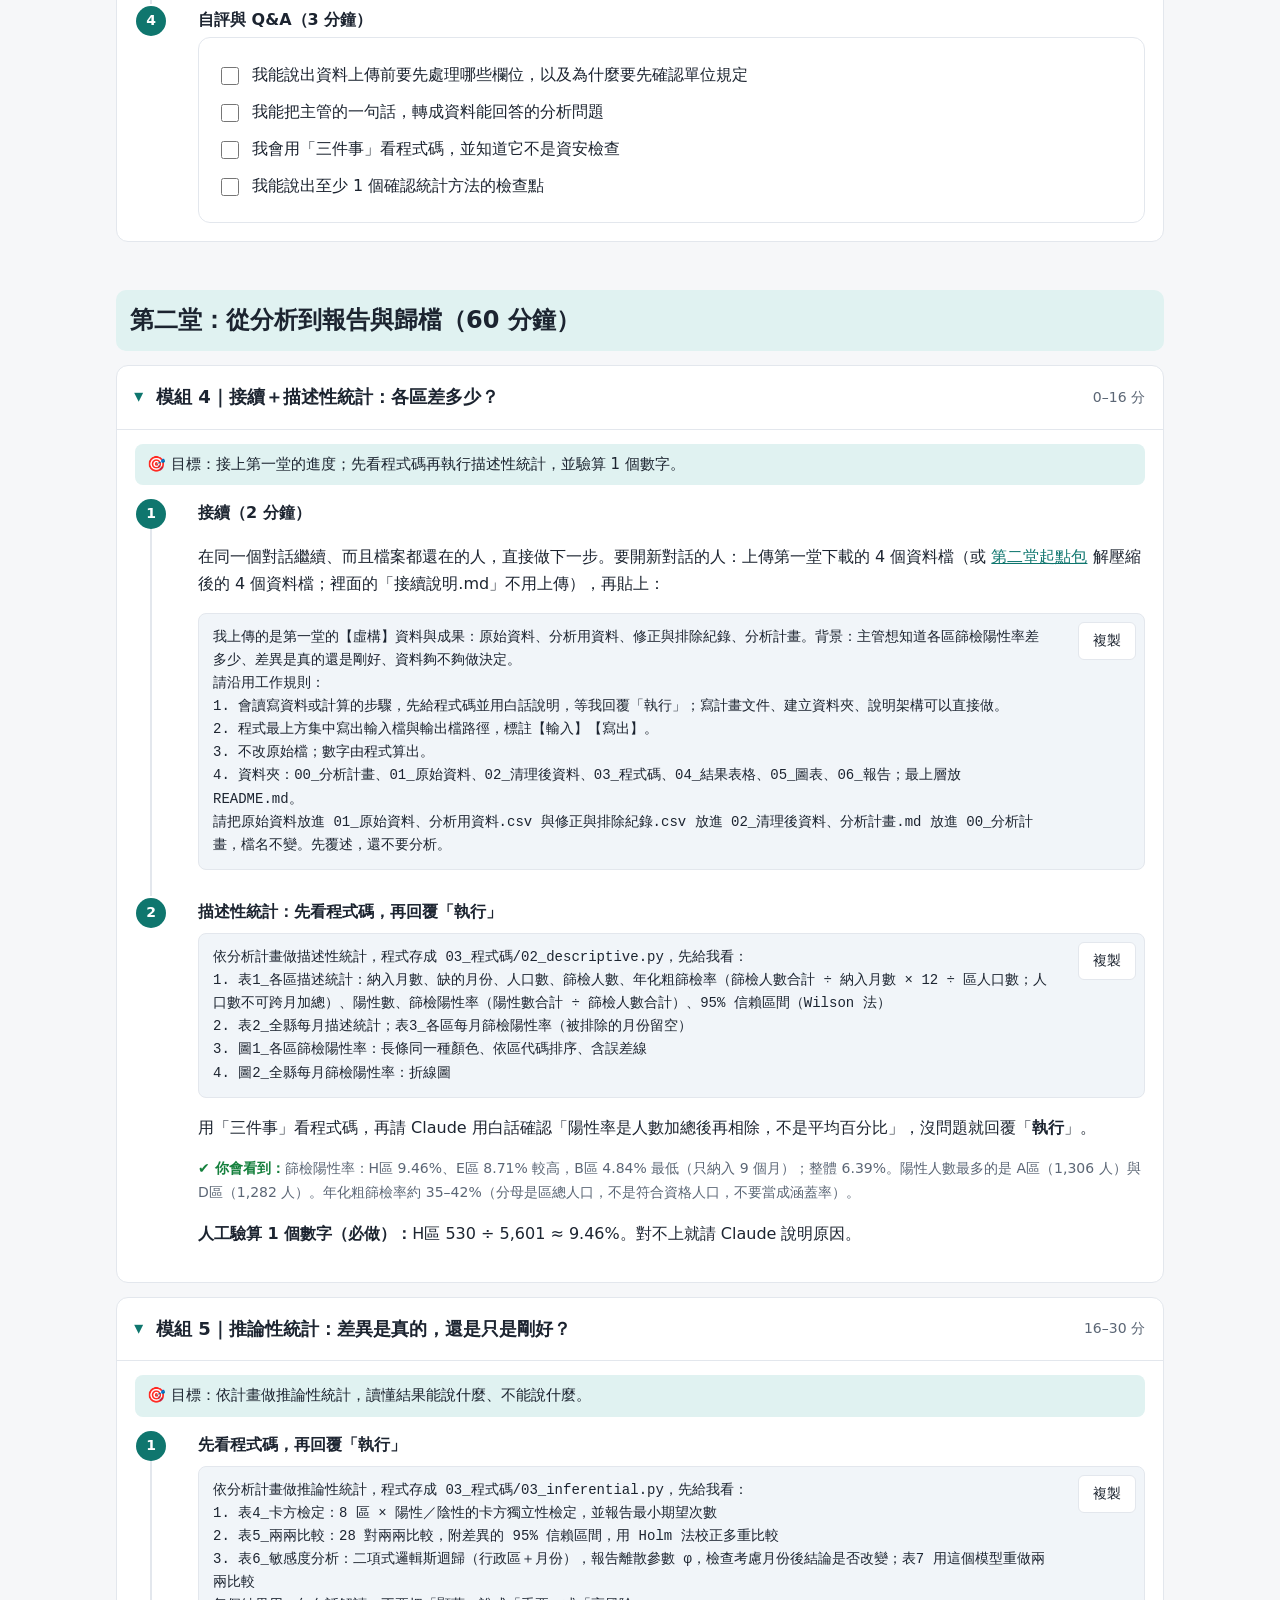
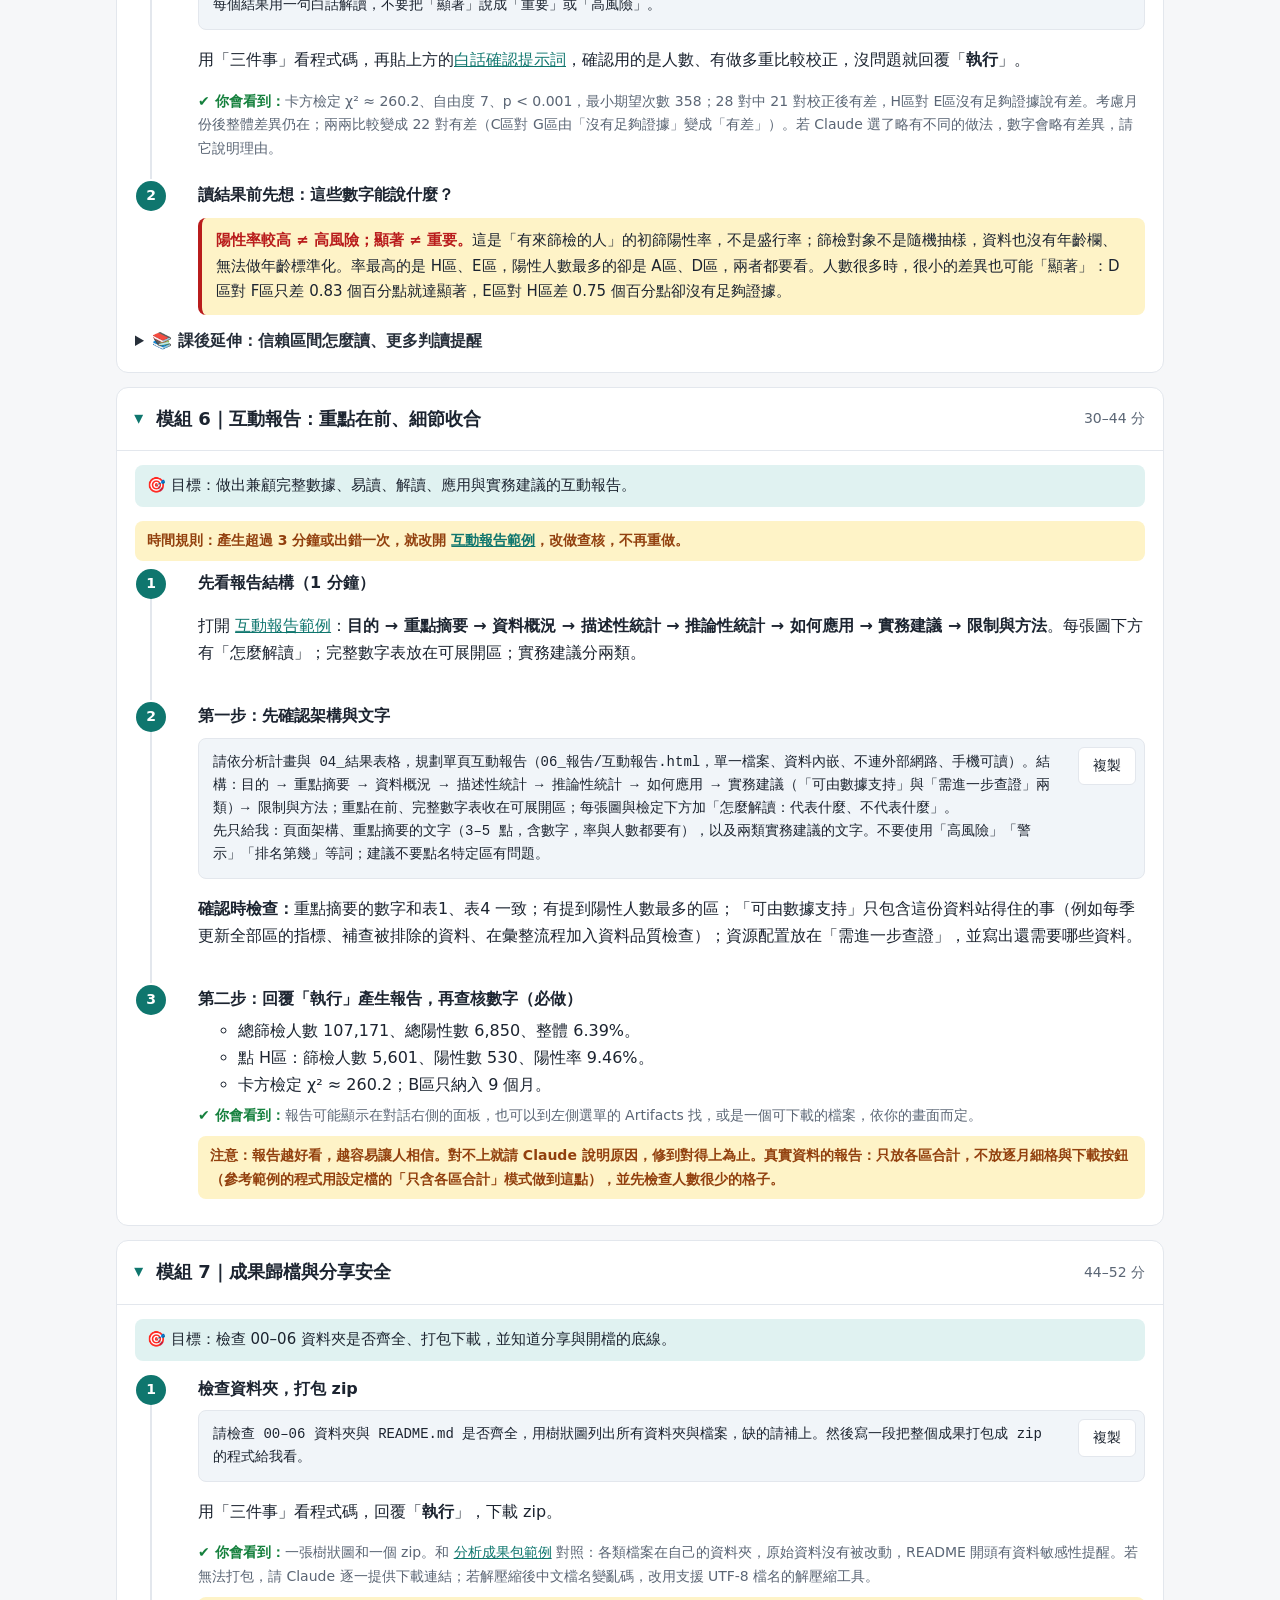
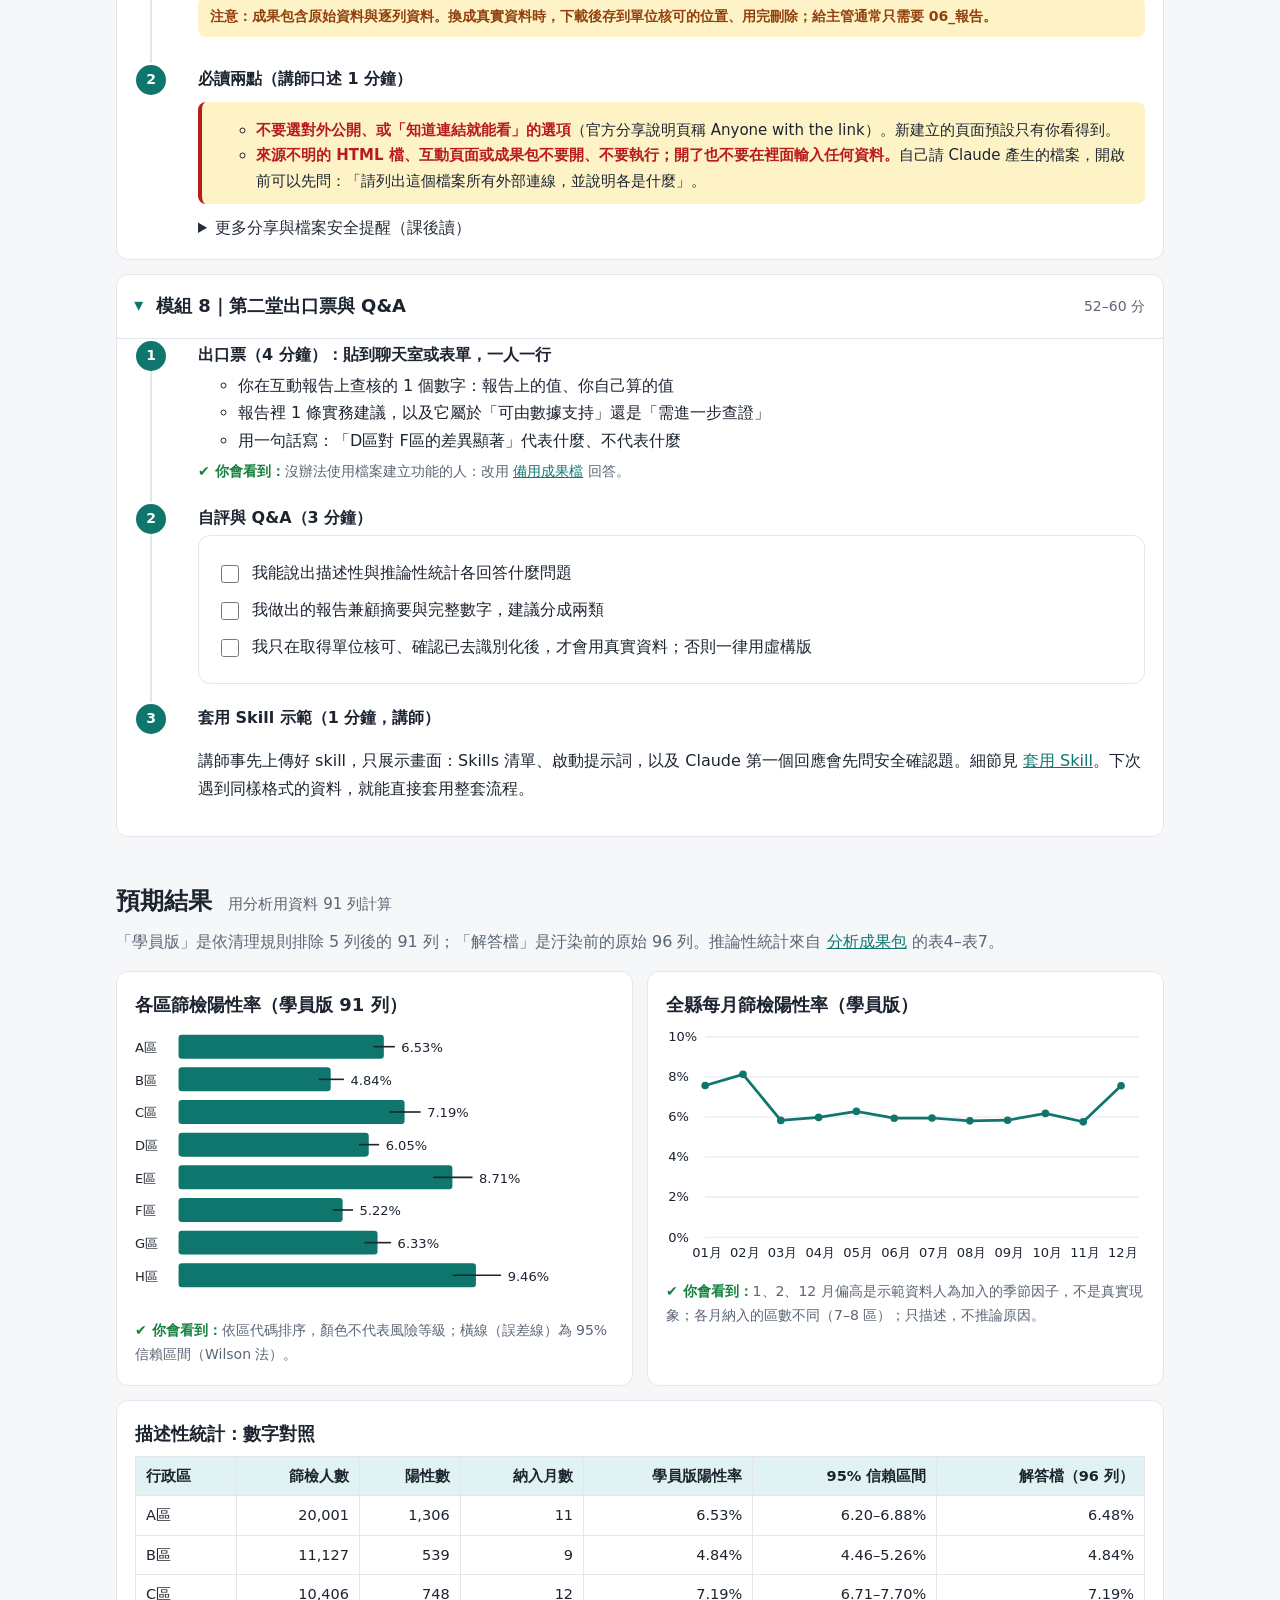
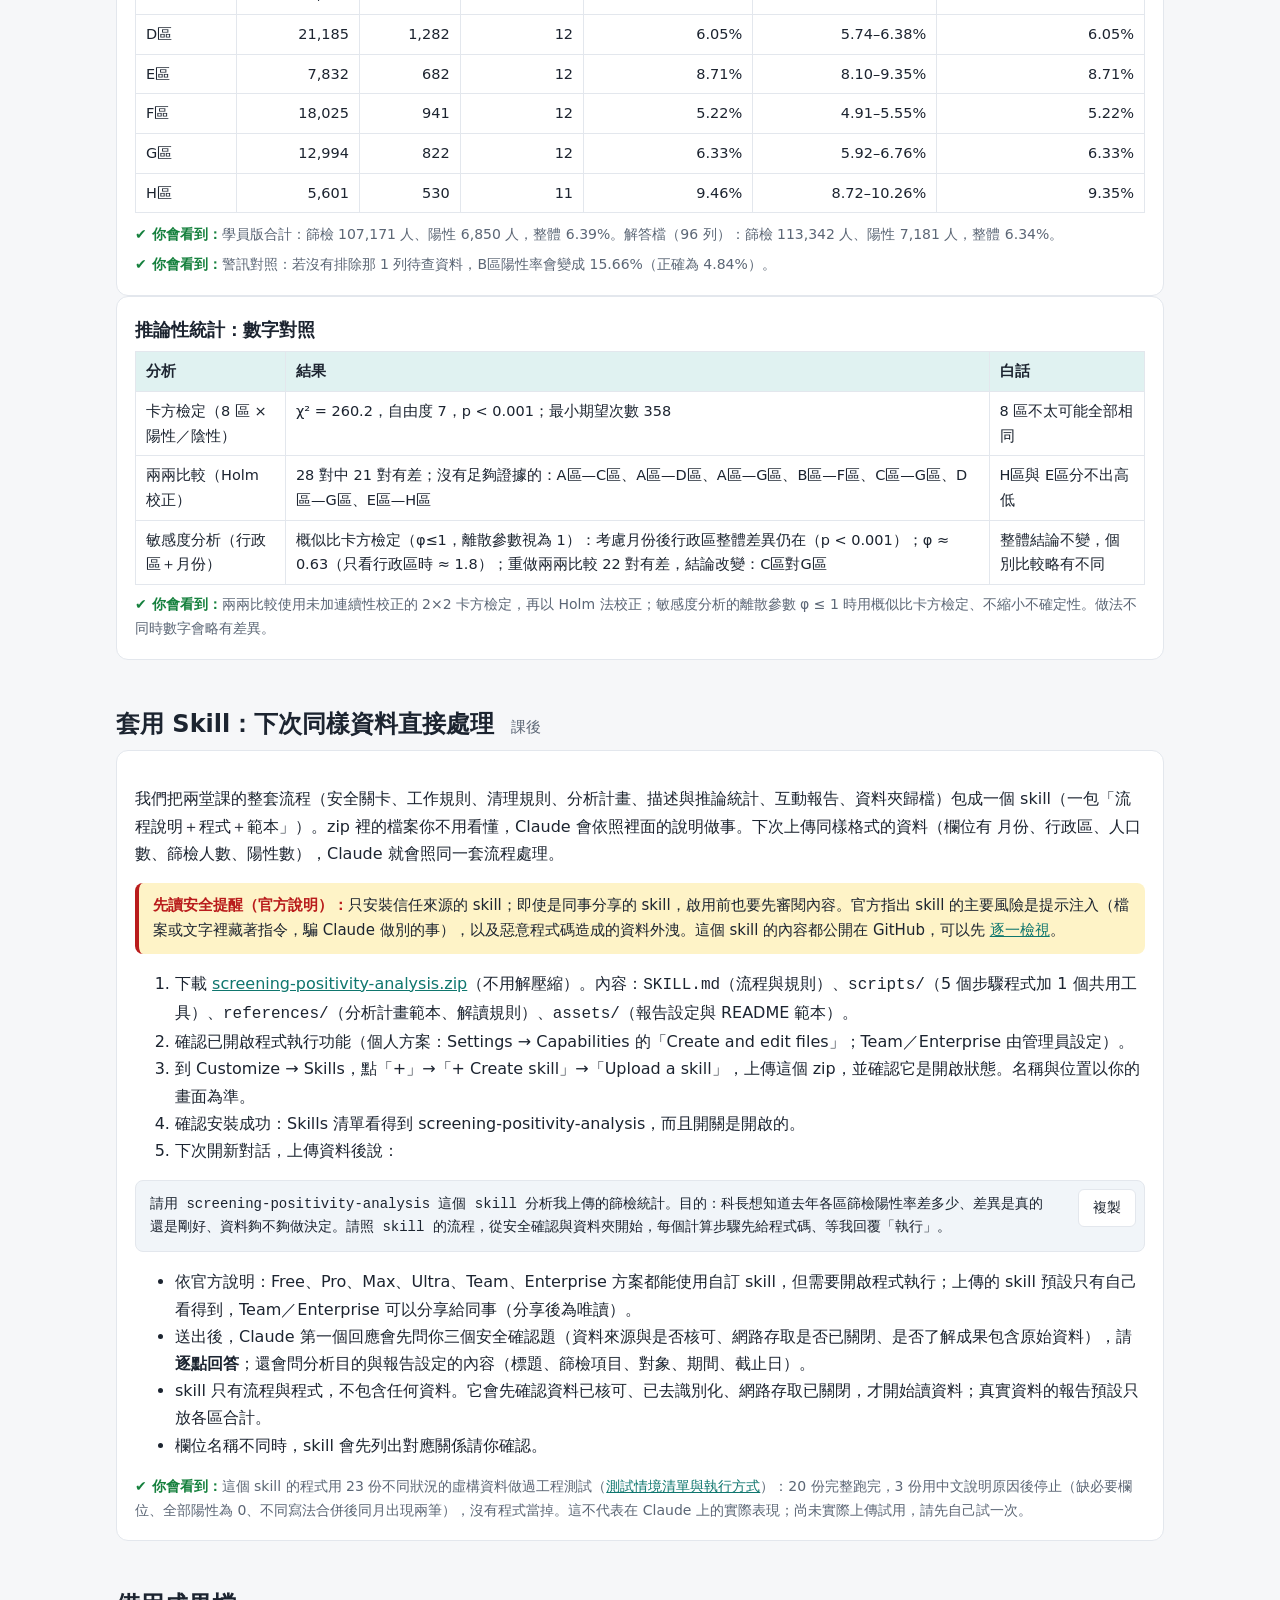
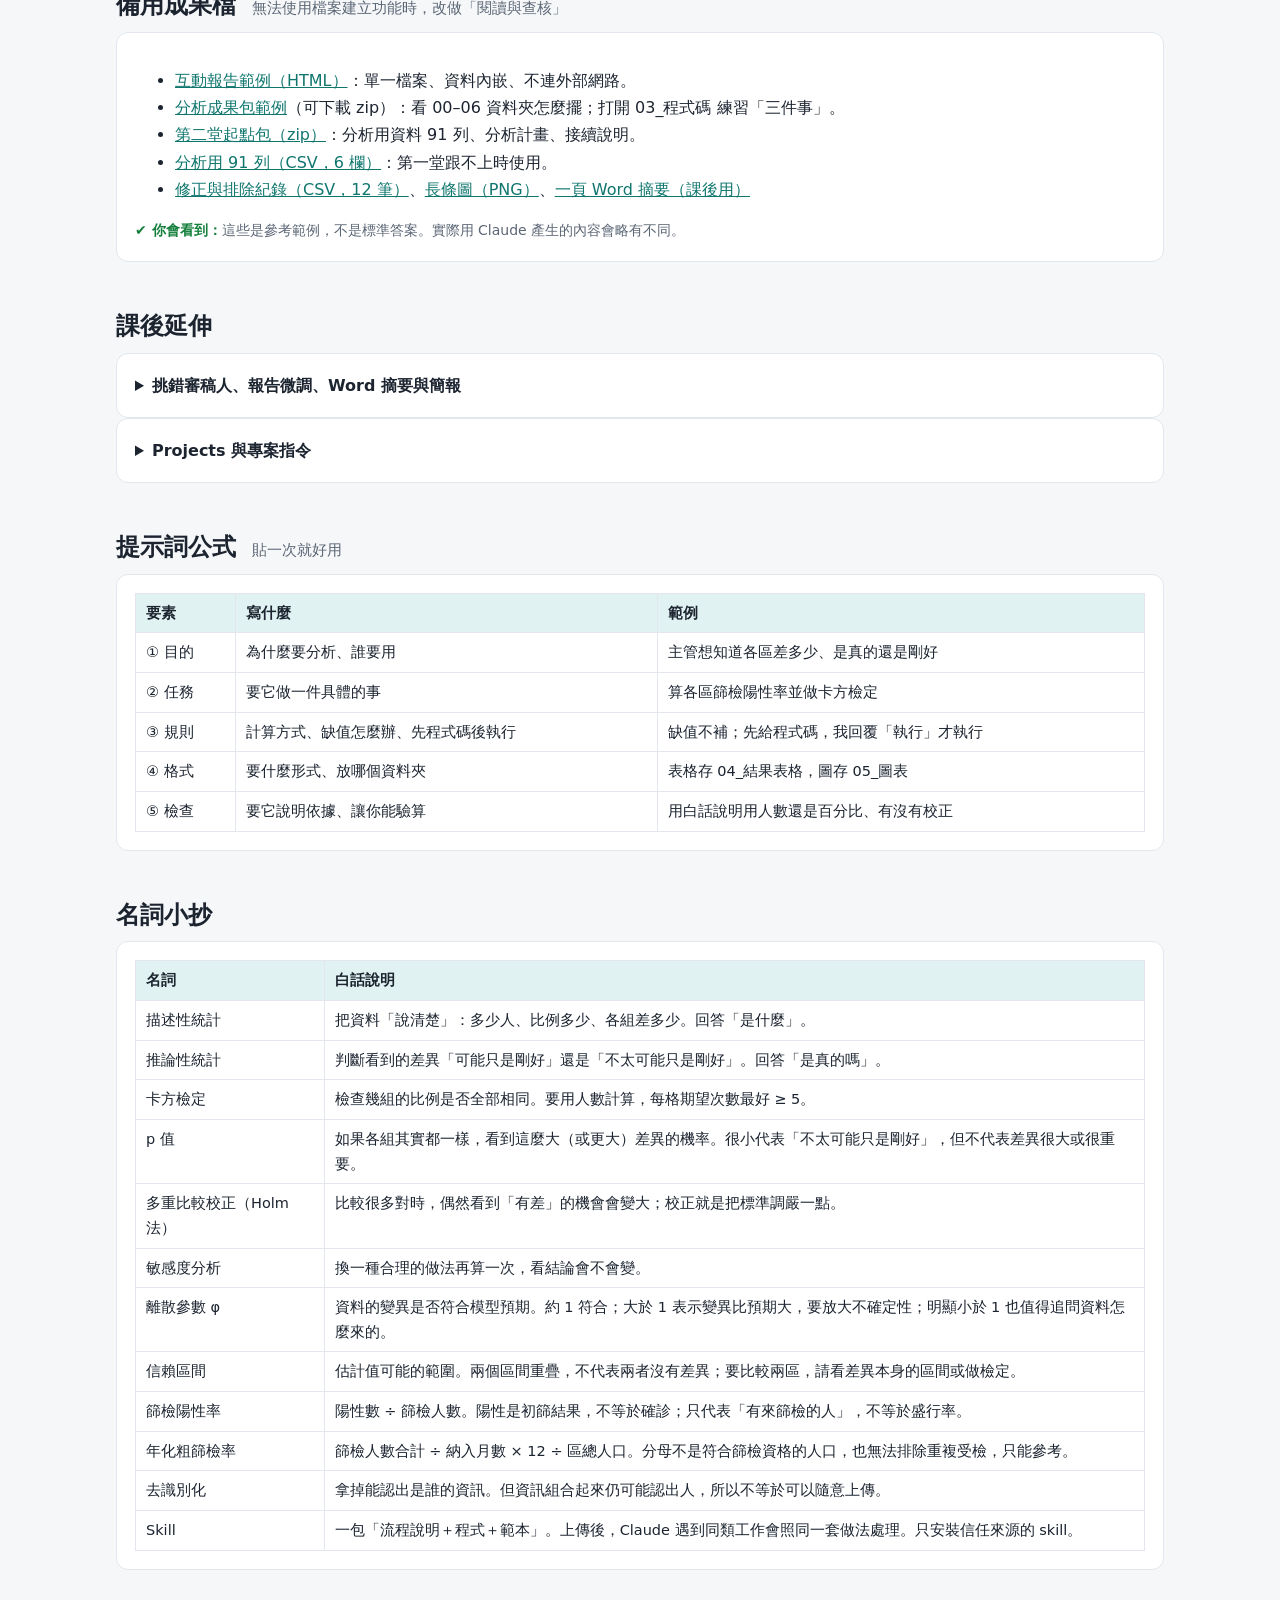
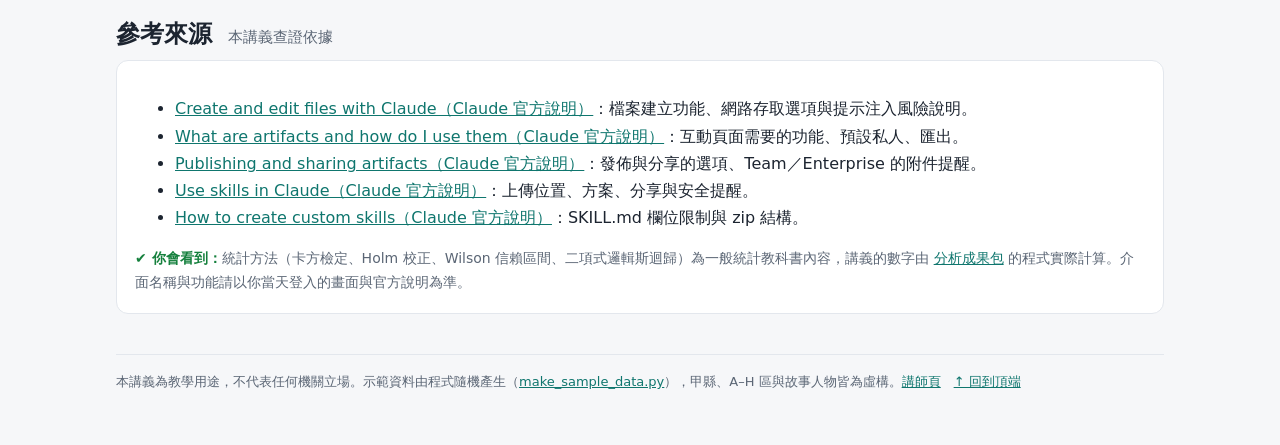
==== commit 8bc1b509: "Fix round-7 findings: data-quality edge cases, masking, report wording, skill gate, course consisten" ====
--- a/docs/index.html
+++ b/docs/index.html
@@ -172,7 +172,8 @@
 <label><input type="checkbox" data-k="c4"> 有考慮資料結構（同一區有多個月份，月份本身也可能有差異）</label>
 <label><input type="checkbox" data-k="c5"> 檢定用的是「人數」，不是百分比</label>
 <label><input type="checkbox" data-k="c6"> 沒有把「顯著」說成「重要」或「高風險」</label>
-</div></li>
+</div>
+<div class="note">比較之前還要確認：篩檢項目、檢驗方法、陽性切點，各區、各期是否一致。不一致就不能直接比較（本課的示範資料假設是一致的）。</div></li>
 <li><h4>請 AI 自我審查，修正計畫</h4>
 <div class="prompt" data-copy>請扮演生物統計審查者，用以下六點檢查你剛才的分析計畫：方法是否對應問題、假設是否有用資料檢查的方法、是否處理多重比較、是否考慮月份等資料結構、檢定是否用人數而非百分比、是否把顯著說成重要。也檢查「不能回答的問題」有沒有漏列（例如符合資格人口的涵蓋率、確診、個人層次推論、長期趨勢）。指出問題並更新 00_分析計畫/分析計畫.md。</div>
 <p class="see">一份審查意見與更新後的計畫。採納與否由你決定。</p>
@@ -221,14 +222,14 @@
 <div class="goal">🎯 目標：接上第一堂的進度；先看程式碼再執行描述性統計，並驗算 1 個數字。</div>
 <ol class="steps">
 <li><h4>接續（2 分鐘）</h4>
-<p>在同一個對話繼續、而且檔案都還在的人，直接做下一步。要開新對話的人：上傳第一堂下載的檔案（或 <a href="prebuilt/第二堂起點包.zip" download>第二堂起點包</a> 解壓縮後的 5 個檔案），再貼上：</p>
-<div class="prompt" data-copy>我上傳的是第一堂的【虛構】資料與成果：原始資料、分析用資料、修正與排除紀錄、分析計畫、報告設定。背景：主管想知道各區篩檢陽性率差多少、差異是真的還是剛好、資料夠不夠做決定。
+<p>在同一個對話繼續、而且檔案都還在的人，直接做下一步。要開新對話的人：上傳第一堂下載的 4 個資料檔（或 <a href="prebuilt/第二堂起點包.zip" download>第二堂起點包</a> 解壓縮後的 4 個資料檔；裡面的「接續說明.md」不用上傳），再貼上：</p>
+<div class="prompt" data-copy>我上傳的是第一堂的【虛構】資料與成果：原始資料、分析用資料、修正與排除紀錄、分析計畫。背景：主管想知道各區篩檢陽性率差多少、差異是真的還是剛好、資料夠不夠做決定。
 請沿用工作規則：
 1. 會讀寫資料或計算的步驟，先給程式碼並用白話說明，等我回覆「執行」；寫計畫文件、建立資料夾、說明架構可以直接做。
 2. 程式最上方集中寫出輸入檔與輸出檔路徑，標註【輸入】【寫出】。
 3. 不改原始檔；數字由程式算出。
 4. 資料夾：00_分析計畫、01_原始資料、02_清理後資料、03_程式碼、04_結果表格、05_圖表、06_報告；最上層放 README.md。
-請把原始資料放進 01_原始資料、分析用資料.csv 與修正與排除紀錄.csv 放進 02_清理後資料、分析計畫與報告設定放進 00_分析計畫，檔名不變。先覆述，還不要分析。</div></li>
+請把原始資料放進 01_原始資料、分析用資料.csv 與修正與排除紀錄.csv 放進 02_清理後資料、分析計畫.md 放進 00_分析計畫，檔名不變。先覆述，還不要分析。</div></li>
 <li><h4>描述性統計：先看程式碼，再回覆「執行」</h4>
 <div class="prompt" data-copy>依分析計畫做描述性統計，程式存成 03_程式碼/02_descriptive.py，先給我看：
 1. 表1_各區描述統計：納入月數、缺的月份、人口數、篩檢人數、年化粗篩檢率（篩檢人數合計 ÷ 納入月數 × 12 ÷ 區人口數；人口數不可跨月加總）、陽性數、篩檢陽性率（陽性數合計 ÷ 篩檢人數合計）、95% 信賴區間（Wilson 法）
@@ -236,7 +237,7 @@
 3. 圖1_各區篩檢陽性率：長條同一種顏色、依區代碼排序、含誤差線
 4. 圖2_全縣每月篩檢陽性率：折線圖</div>
 <p>用「三件事」看程式碼，再請 Claude 用白話確認「陽性率是人數加總後再相除，不是平均百分比」，沒問題就回覆「<b>執行</b>」。</p>
-<p class="see">篩檢陽性率：H區 9.46%、E區 8.71% 較高，B區 4.84% 最低（只納入 9 個月）；整體 6.39%。陽性人數最多的是 A區（1,306 人）與 D區（1,282 人）。年化粗篩檢率約 35–42%。</p>
+<p class="see">篩檢陽性率：H區 9.46%、E區 8.71% 較高，B區 4.84% 最低（只納入 9 個月）；整體 6.39%。陽性人數最多的是 A區（1,306 人）與 D區（1,282 人）。年化粗篩檢率約 35–42%（分母是區總人口，不是符合資格人口，不要當成涵蓋率）。</p>
 <p><b>人工驗算 1 個數字（必做）：</b>H區 530 ÷ 5,601 ≈ 9.46%。對不上就請 Claude 說明原因。</p></li>
 </ol>
 </div>
@@ -264,7 +265,7 @@
 <details class="later" style="margin-top:12px">
 <summary style="cursor:pointer;font-weight:700">📚 課後延伸：信賴區間怎麼讀、更多判讀提醒</summary>
 <div class="card" style="margin-top:8px">
-<p>兩個信賴區間重疊，並不代表兩者沒有差異；要比較兩區，請看「差異本身」的區間或做檢定。H區與E區的區間有重疊，雙比例檢定（未校正）p≈0.13，兩區差異的 95% 信賴區間約 −0.2 至 +1.7 個百分點（Wald 法）；Holm 校正後 p≈0.53。信賴區間只反映抽樣誤差，不含篩檢對象的選擇偏差。</p>
+<p>兩個信賴區間重疊，並不代表兩者沒有差異；要比較兩區，請看「差異本身」的區間或做檢定。H區與E區的區間有重疊，雙比例檢定（未校正）p≈0.13，H區比E區高 0.75 個百分點，差異的 95% 信賴區間約 −0.23 至 +1.75 個百分點（Newcombe 法，成果包表5）；Holm 校正後 p≈0.53。信賴區間只反映抽樣誤差，不含篩檢對象的選擇偏差。</p>
 <ul>
 <li>陽性是初篩結果，不等於確診；本資料沒有複檢、確診或陽性預測值資訊。</li>
 <li>年化粗篩檢率的分母是區總人口，不是符合篩檢資格的人口，也無法排除重複受檢。</li>
@@ -343,13 +344,15 @@
 <li>用一句話寫：「D區對 F區的差異顯著」代表什麼、不代表什麼</li>
 </ul>
 <p class="see">沒辦法使用檔案建立功能的人：改用 <a href="#backup">備用成果檔</a> 回答。</p></li>
-<li><h4>自評與 Q&A（4 分鐘）</h4>
+<li><h4>自評與 Q&A（3 分鐘）</h4>
 <div class="card ck">
 <label><input type="checkbox" data-k="d4"> 我能說出描述性與推論性統計各回答什麼問題</label>
 <label><input type="checkbox" data-k="d5"> 我做出的報告兼顧摘要與完整數字，建議分成兩類</label>
 <label><input type="checkbox" data-k="d6"> 我只在取得單位核可、確認已去識別化後，才會用真實資料；否則一律用虛構版</label>
 </div>
-<p><b>講師示範 1 分鐘：</b>打開 <a href="#skill">套用 Skill</a>，看上傳後的畫面與啟動提示詞。下次遇到同樣格式的資料，就能直接套用整套流程。</p></li>
+</li>
+<li><h4>套用 Skill 示範（1 分鐘，講師）</h4>
+<p>講師事先上傳好 skill，只展示畫面：Skills 清單、啟動提示詞，以及 Claude 第一個回應會先問安全確認題。細節見 <a href="#skill">套用 Skill</a>。下次遇到同樣格式的資料，就能直接套用整套流程。</p></li>
 </ol>
 </div>
 </details>
@@ -368,21 +371,23 @@
 
 <h2 id="skill">套用 Skill：下次同樣資料直接處理 <small>課後</small></h2>
 <div class="card">
-<p>我們把兩堂課的整套流程（安全關卡、工作規則、清理規則、分析計畫、描述與推論統計、互動報告、資料夾歸檔）包成一個 skill。下次上傳同樣格式的資料（欄位有 月份、行政區、人口數、篩檢人數、陽性數），Claude 就會照同一套流程處理。</p>
-<div class="warnbox"><b>先讀安全提醒（官方說明）：</b>只安裝信任來源的 skill；即使是同事分享的 skill，啟用前也要先審閱內容。官方指出 skill 的主要風險是提示注入，以及惡意程式碼造成的資料外洩。這個 skill 的內容都公開在 GitHub，可以先 <a href="https://github.com/greengarden0925/Claude-Data-Analysis-Tutorial/tree/main/skill/screening-positivity-analysis">逐一檢視</a>。</div>
+<p>我們把兩堂課的整套流程（安全關卡、工作規則、清理規則、分析計畫、描述與推論統計、互動報告、資料夾歸檔）包成一個 skill（一包「流程說明＋程式＋範本」）。zip 裡的檔案你不用看懂，Claude 會依照裡面的說明做事。下次上傳同樣格式的資料（欄位有 月份、行政區、人口數、篩檢人數、陽性數），Claude 就會照同一套流程處理。</p>
+<div class="warnbox"><b>先讀安全提醒（官方說明）：</b>只安裝信任來源的 skill；即使是同事分享的 skill，啟用前也要先審閱內容。官方指出 skill 的主要風險是提示注入（檔案或文字裡藏著指令，騙 Claude 做別的事），以及惡意程式碼造成的資料外洩。這個 skill 的內容都公開在 GitHub，可以先 <a href="https://github.com/greengarden0925/Claude-Data-Analysis-Tutorial/tree/main/skill/screening-positivity-analysis">逐一檢視</a>。</div>
 <ol>
 <li>下載 <a href="prebuilt/skill/screening-positivity-analysis.zip" download>screening-positivity-analysis.zip</a>（不用解壓縮）。內容：<code>SKILL.md</code>（流程與規則）、<code>scripts/</code>（5 個步驟程式加 1 個共用工具）、<code>references/</code>（分析計畫範本、解讀規則）、<code>assets/</code>（報告設定與 README 範本）。</li>
 <li>確認已開啟程式執行功能（個人方案：Settings → Capabilities 的「Create and edit files」；Team／Enterprise 由管理員設定）。</li>
 <li>到 Customize → Skills，點「+」→「+ Create skill」→「Upload a skill」，上傳這個 zip，並確認它是開啟狀態。名稱與位置以你的畫面為準。</li>
+<li>確認安裝成功：Skills 清單看得到 screening-positivity-analysis，而且開關是開啟的。</li>
 <li>下次開新對話，上傳資料後說：</li>
 </ol>
-<div class="prompt" data-copy>請用 screening-positivity-analysis 這個 skill 分析我上傳的篩檢統計。目的：〔用一兩句話寫誰要用、想回答什麼〕。請照 skill 的流程，從安全確認與資料夾開始，每個計算步驟先給程式碼、等我回覆「執行」。</div>
+<div class="prompt" data-copy>請用 screening-positivity-analysis 這個 skill 分析我上傳的篩檢統計。目的：科長想知道去年各區篩檢陽性率差多少、差異是真的還是剛好、資料夠不夠做決定。請照 skill 的流程，從安全確認與資料夾開始，每個計算步驟先給程式碼、等我回覆「執行」。</div>
 <ul>
 <li>依官方說明：Free、Pro、Max、Ultra、Team、Enterprise 方案都能使用自訂 skill，但需要開啟程式執行；上傳的 skill 預設只有自己看得到，Team／Enterprise 可以分享給同事（分享後為唯讀）。</li>
+<li>送出後，Claude 第一個回應會先問你三個安全確認題（資料來源與是否核可、網路存取是否已關閉、是否了解成果包含原始資料），請<b>逐點回答</b>；還會問分析目的與報告設定的內容（標題、篩檢項目、對象、期間、截止日）。</li>
 <li>skill 只有流程與程式，不包含任何資料。它會先確認資料已核可、已去識別化、網路存取已關閉，才開始讀資料；真實資料的報告預設只放各區合計。</li>
 <li>欄位名稱不同時，skill 會先列出對應關係請你確認。</li>
 </ul>
-<p class="see">這個 skill 的程式已用 17 份不同狀況的虛構資料測試（例如只有 2 區、各區相同、陽性為 0、人數很少、民國年月份、跨年缺整月、多餘欄位、人口數各月不同）：14 份完整跑完，3 份會用中文說明原因並停止（缺必要欄位、全部陽性為 0、不同寫法合併後同月出現兩筆），沒有程式當掉。尚未在 Claude 上實際上傳試用，請先自己試一次。</p>
+<p class="see">這個 skill 的程式用 23 份不同狀況的虛構資料做過工程測試（<a href="https://github.com/greengarden0925/Claude-Data-Analysis-Tutorial/tree/main/skill/tests">測試情境清單與執行方式</a>）：20 份完整跑完，3 份用中文說明原因後停止（缺必要欄位、全部陽性為 0、不同寫法合併後同月出現兩筆），沒有程式當掉。這不代表在 Claude 上的實際表現；尚未實際上傳試用，請先自己試一次。</p>
 </div>
 
 <h2 id="backup">備用成果檔 <small>無法使用檔案建立功能時，改做「閱讀與查核」</small></h2>
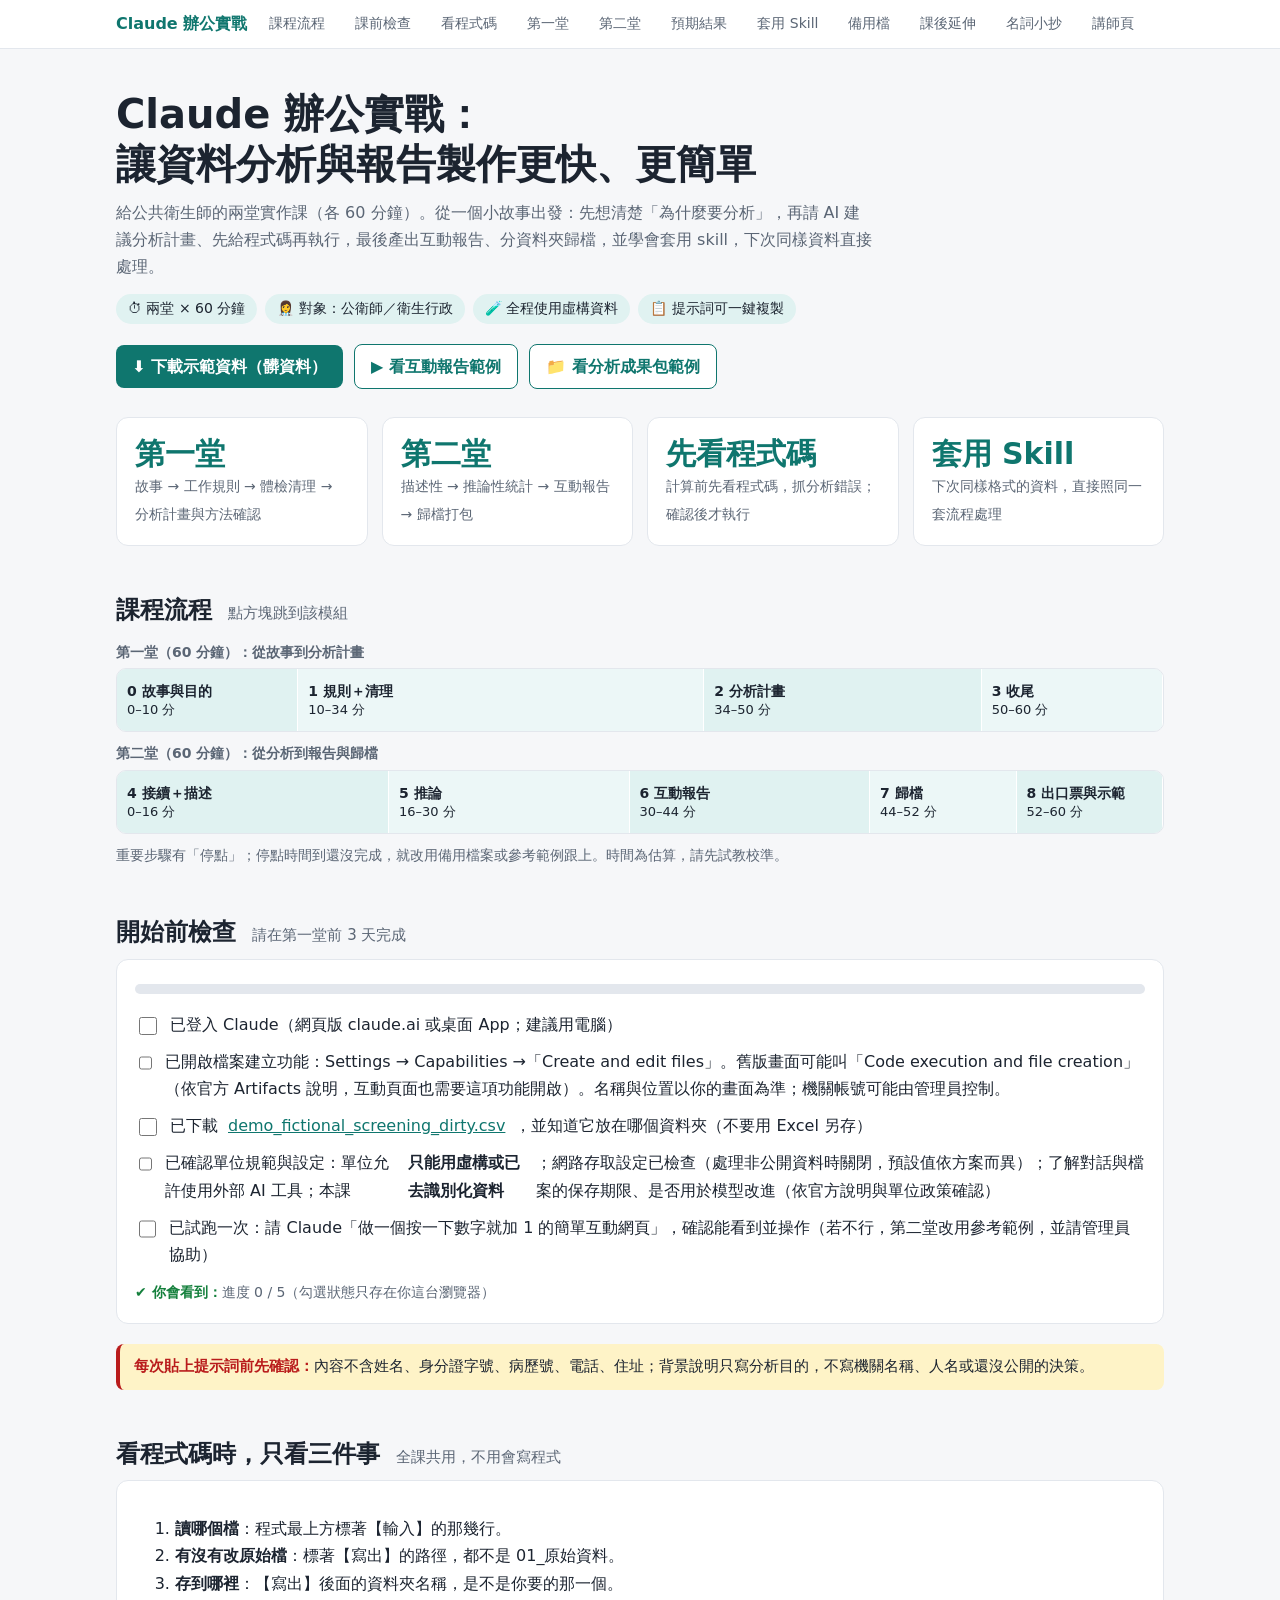
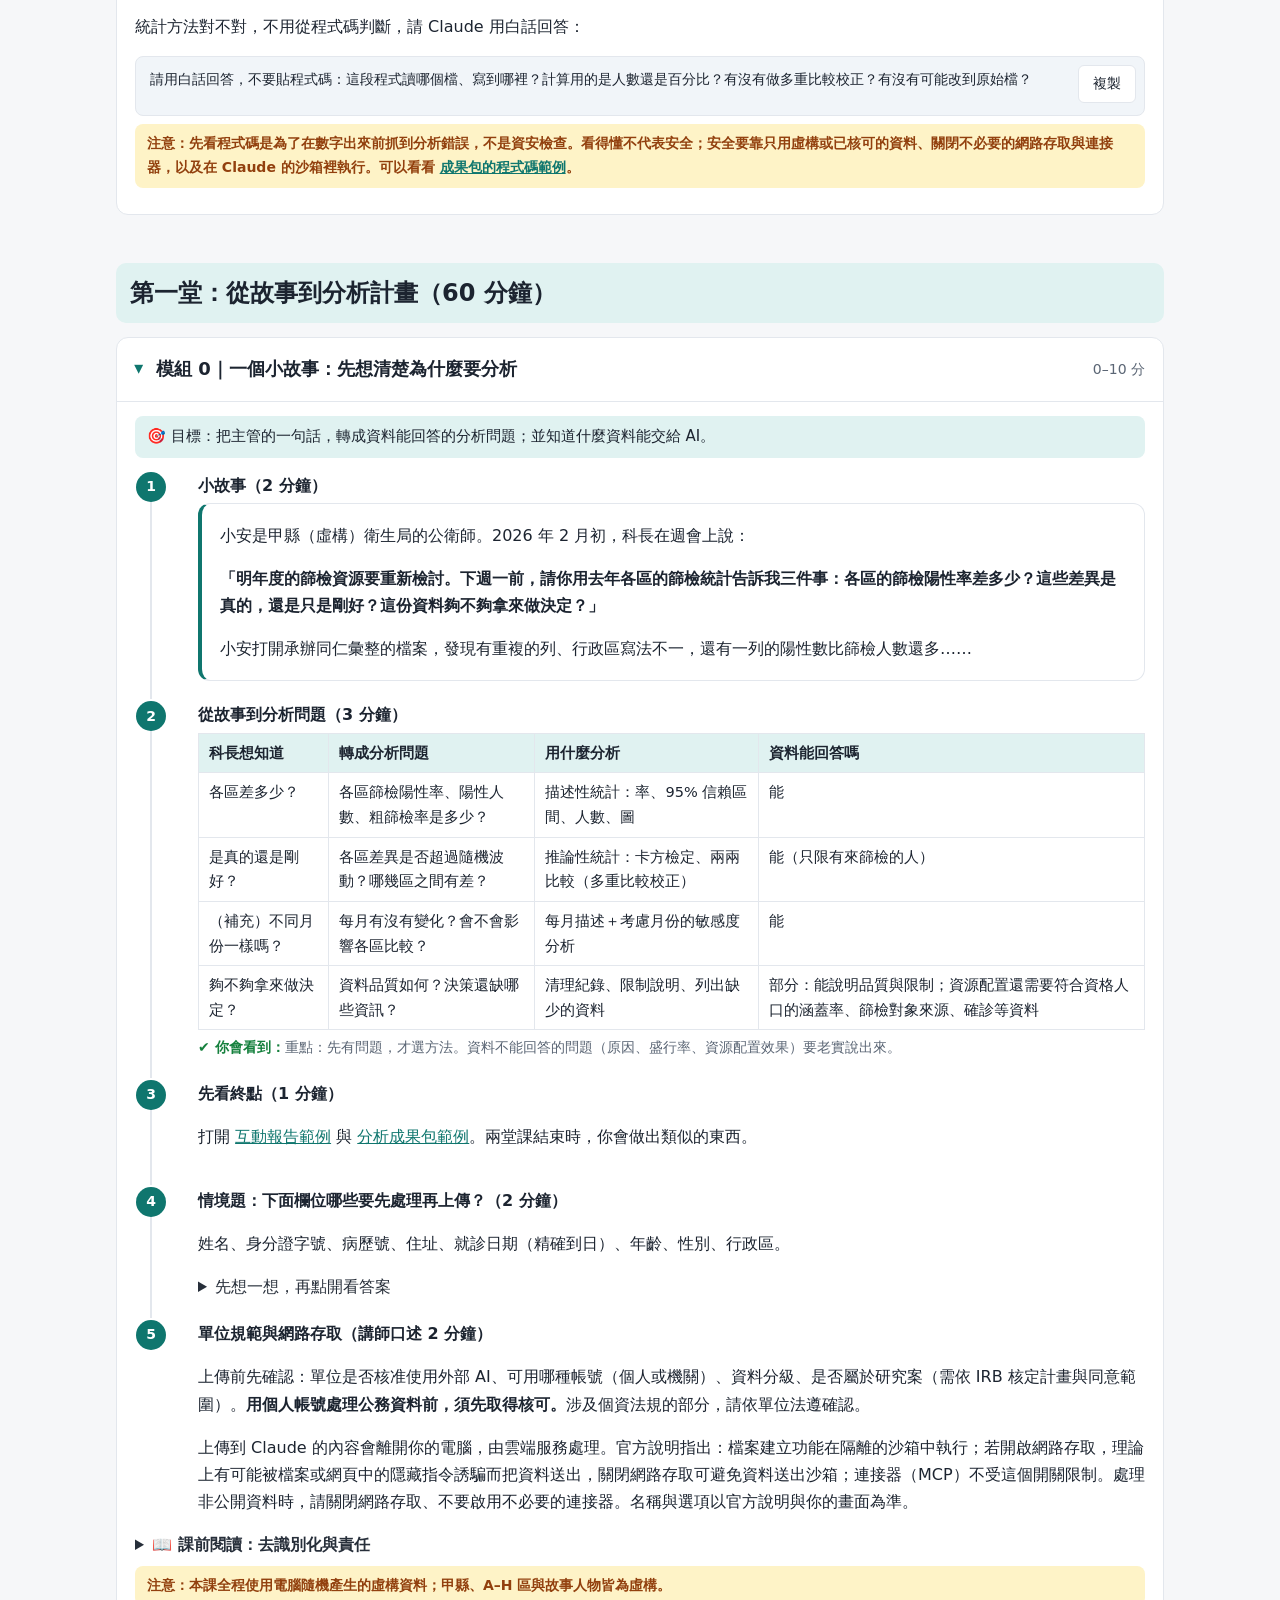
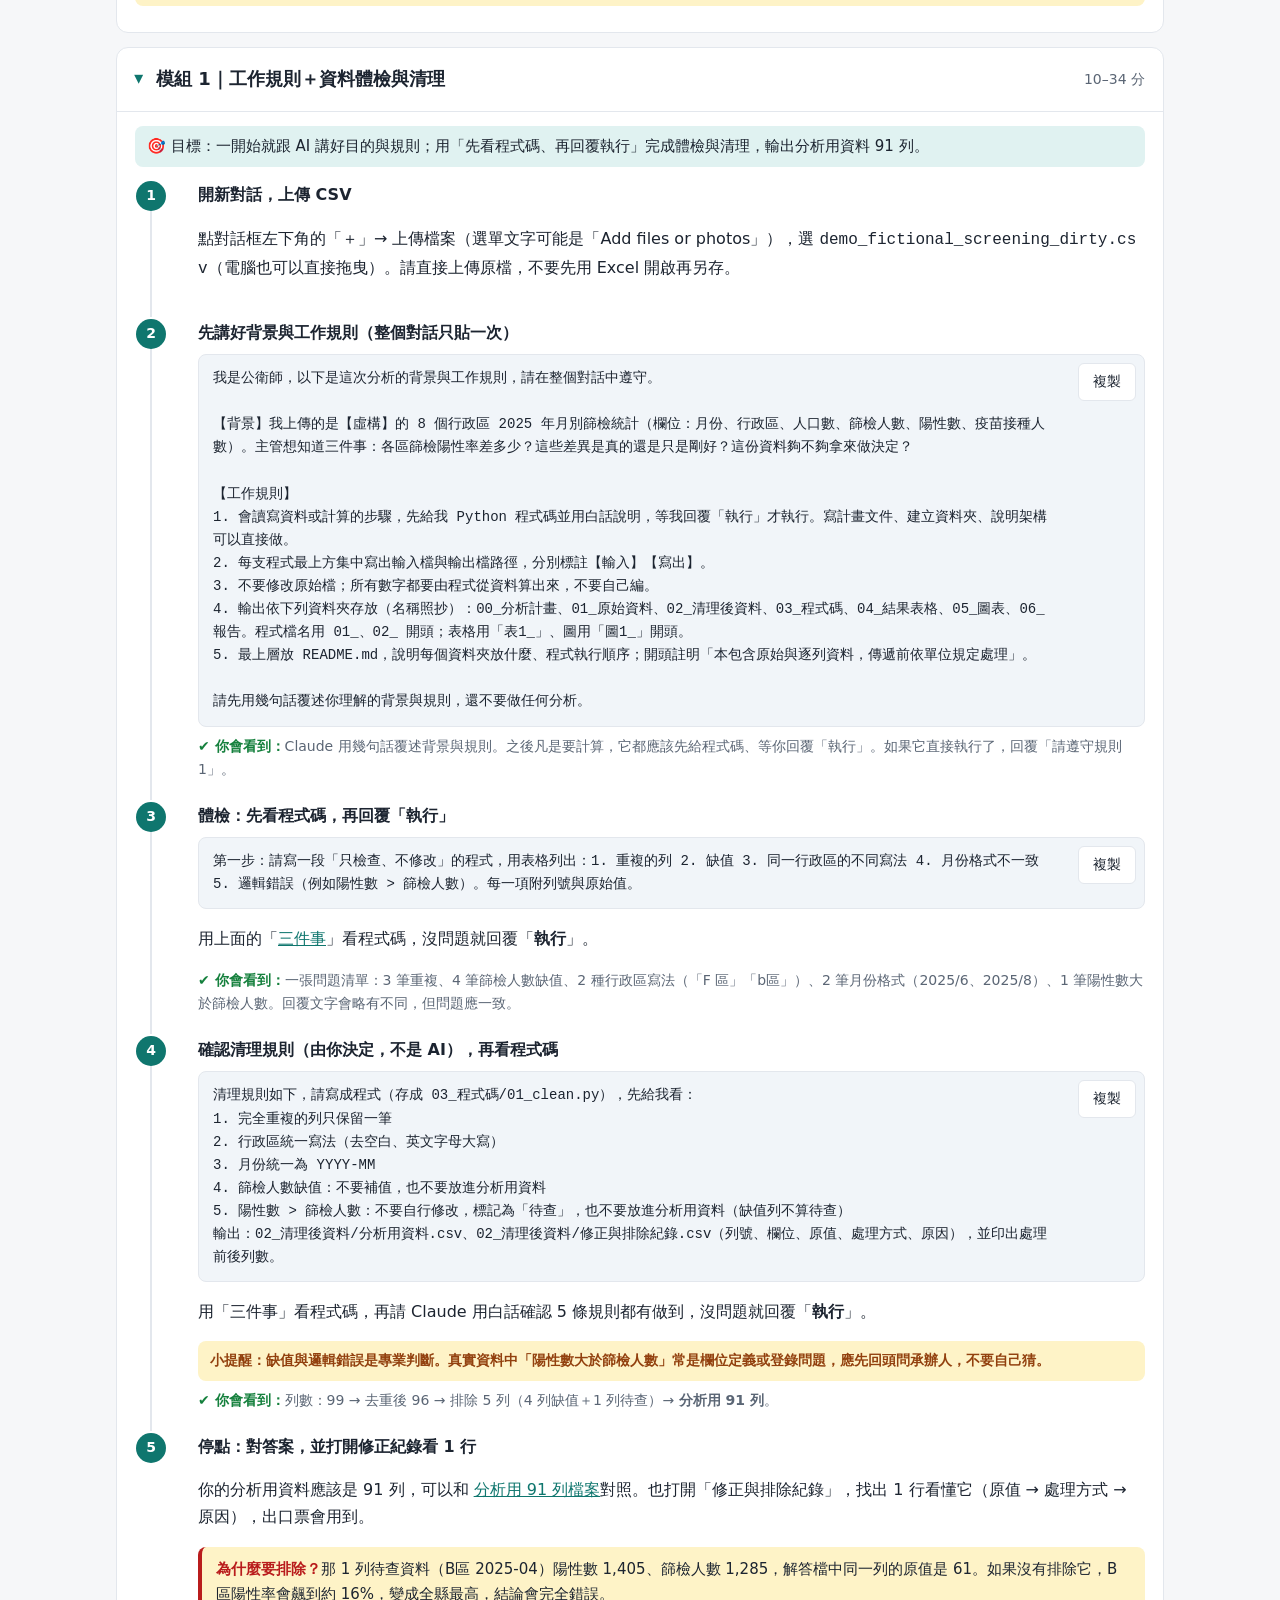
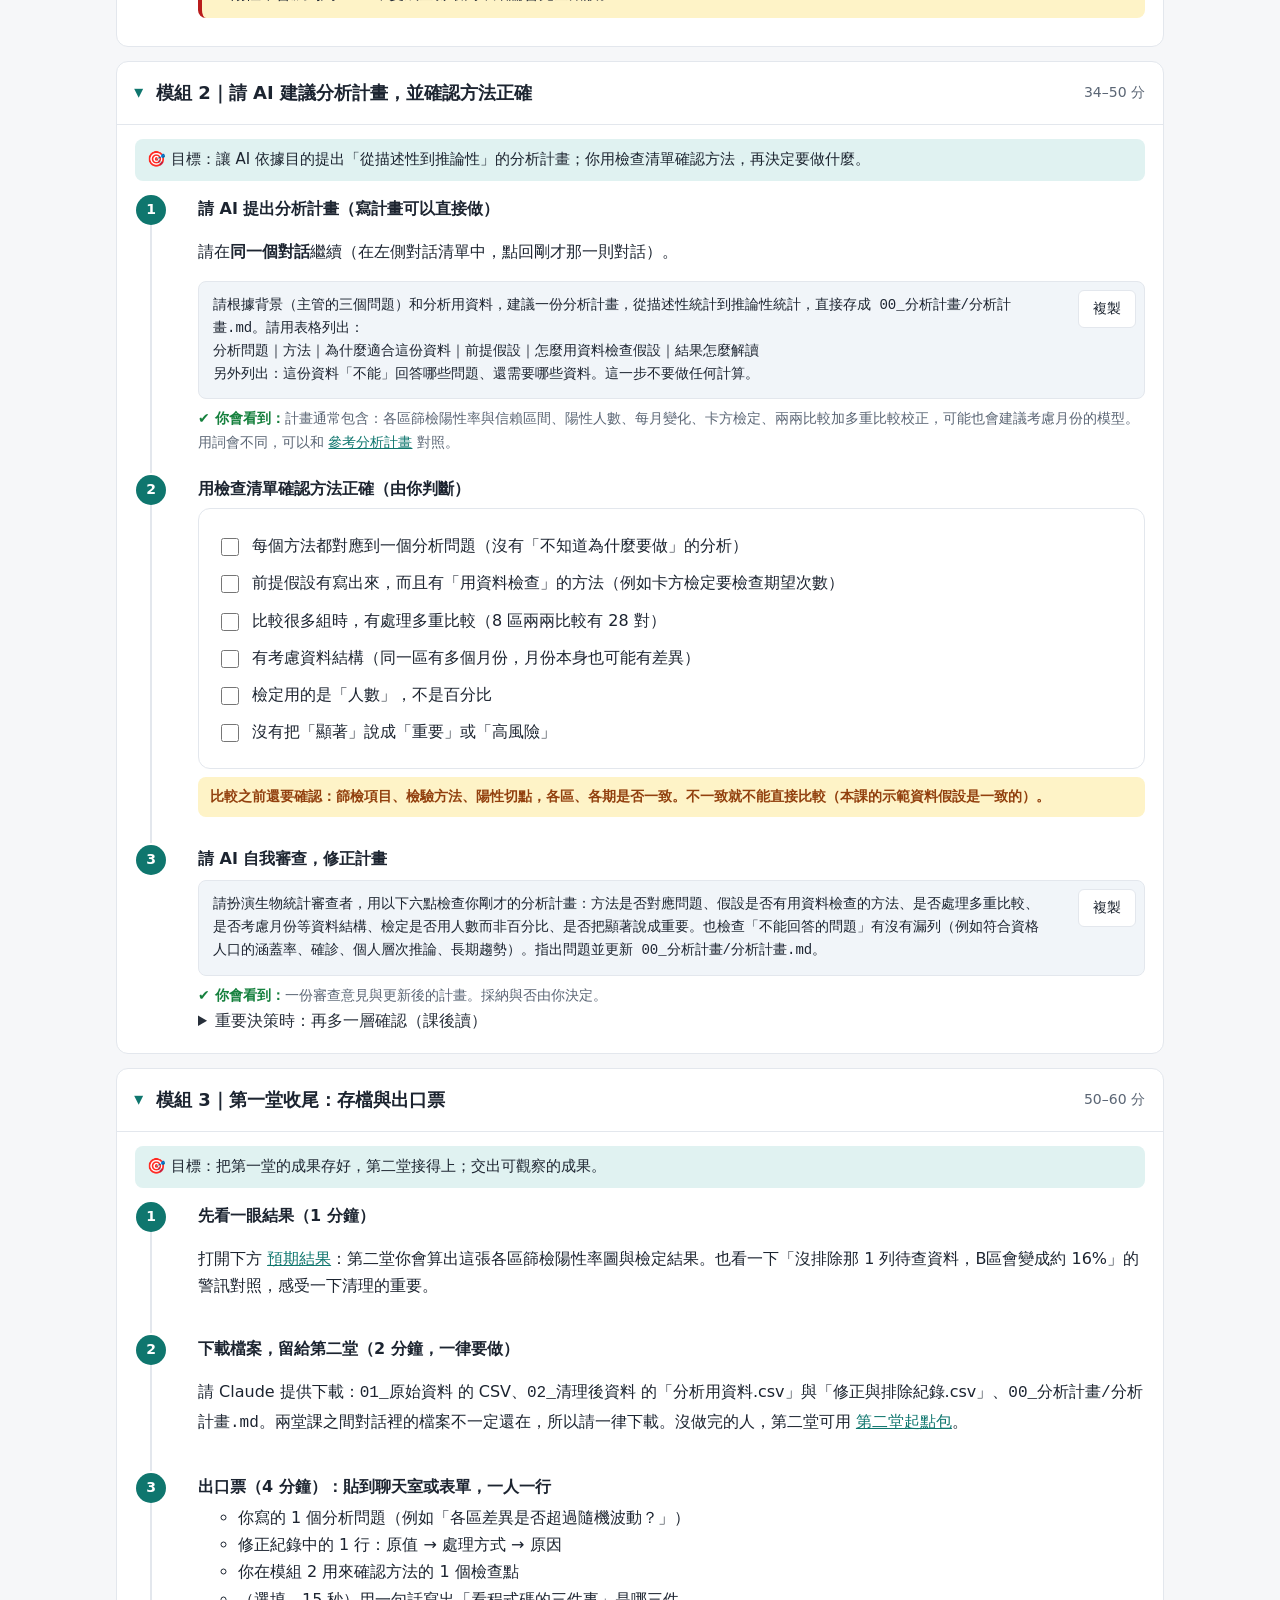
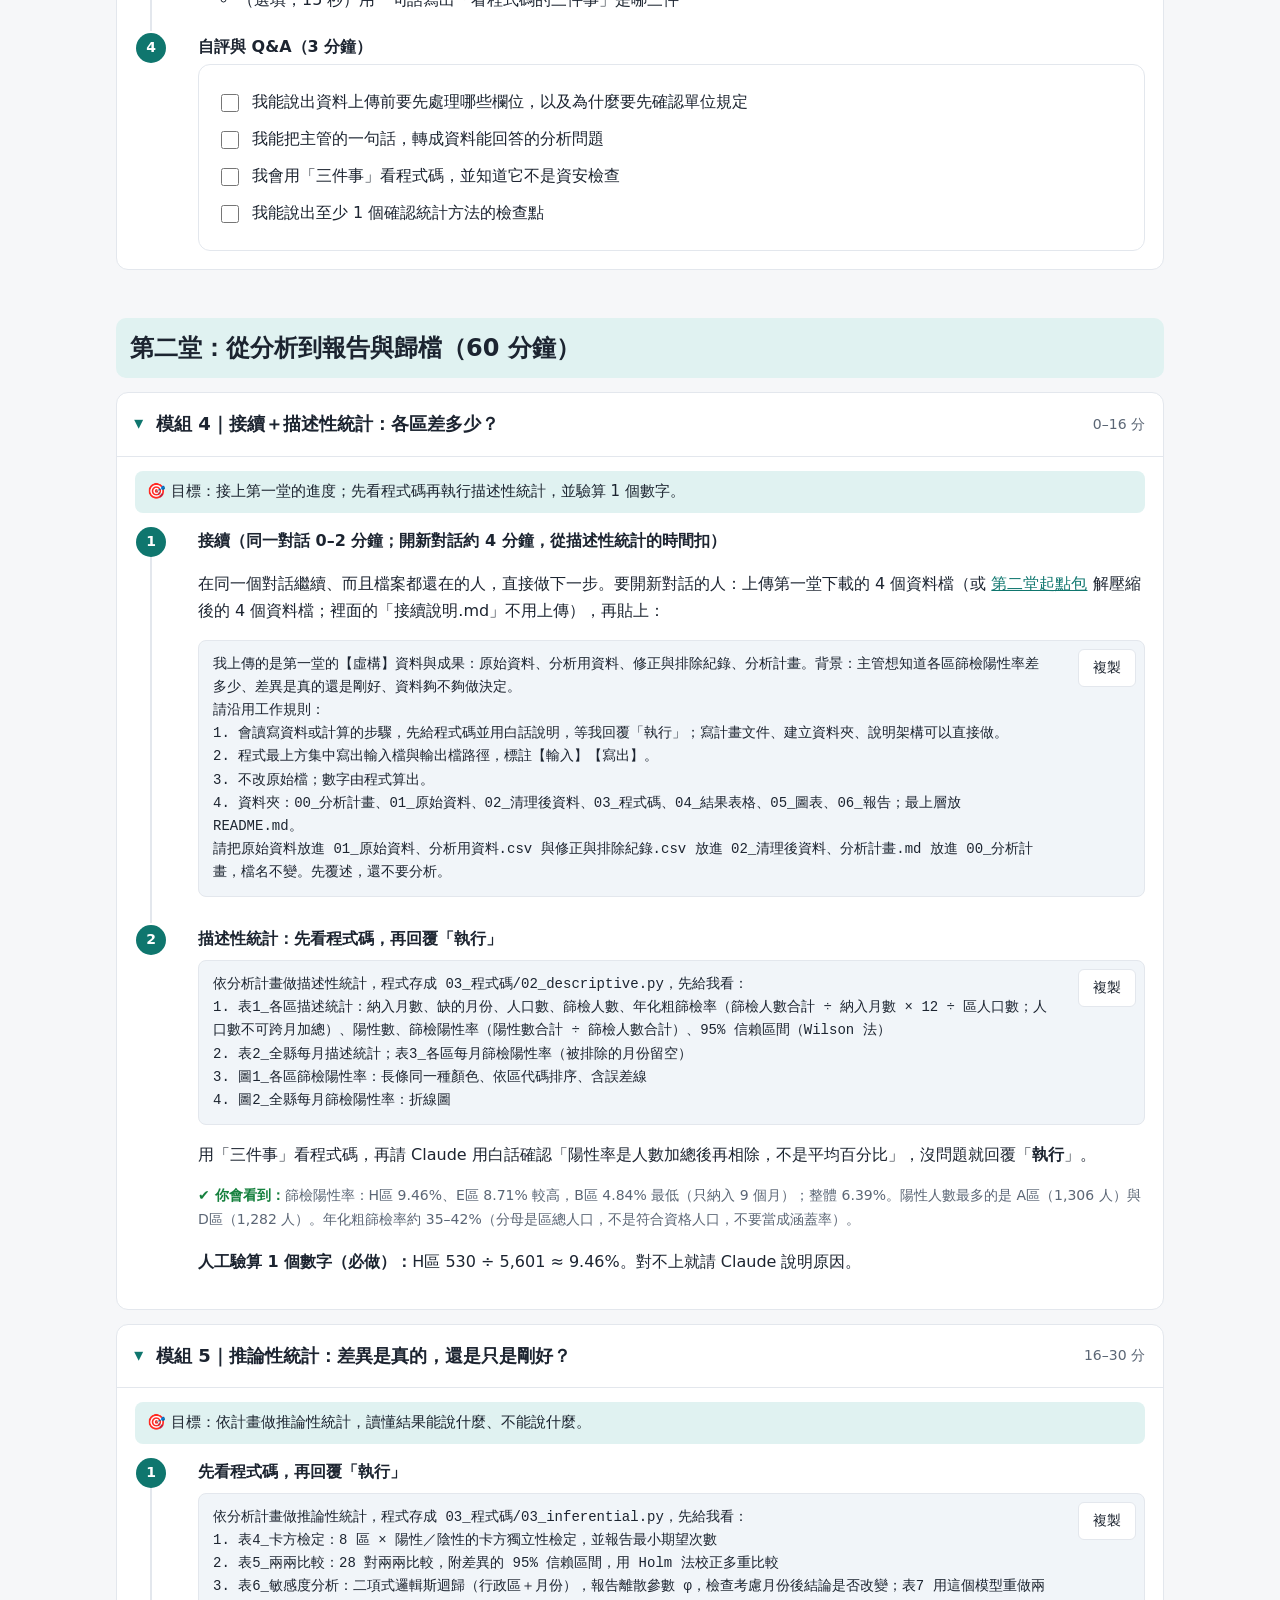
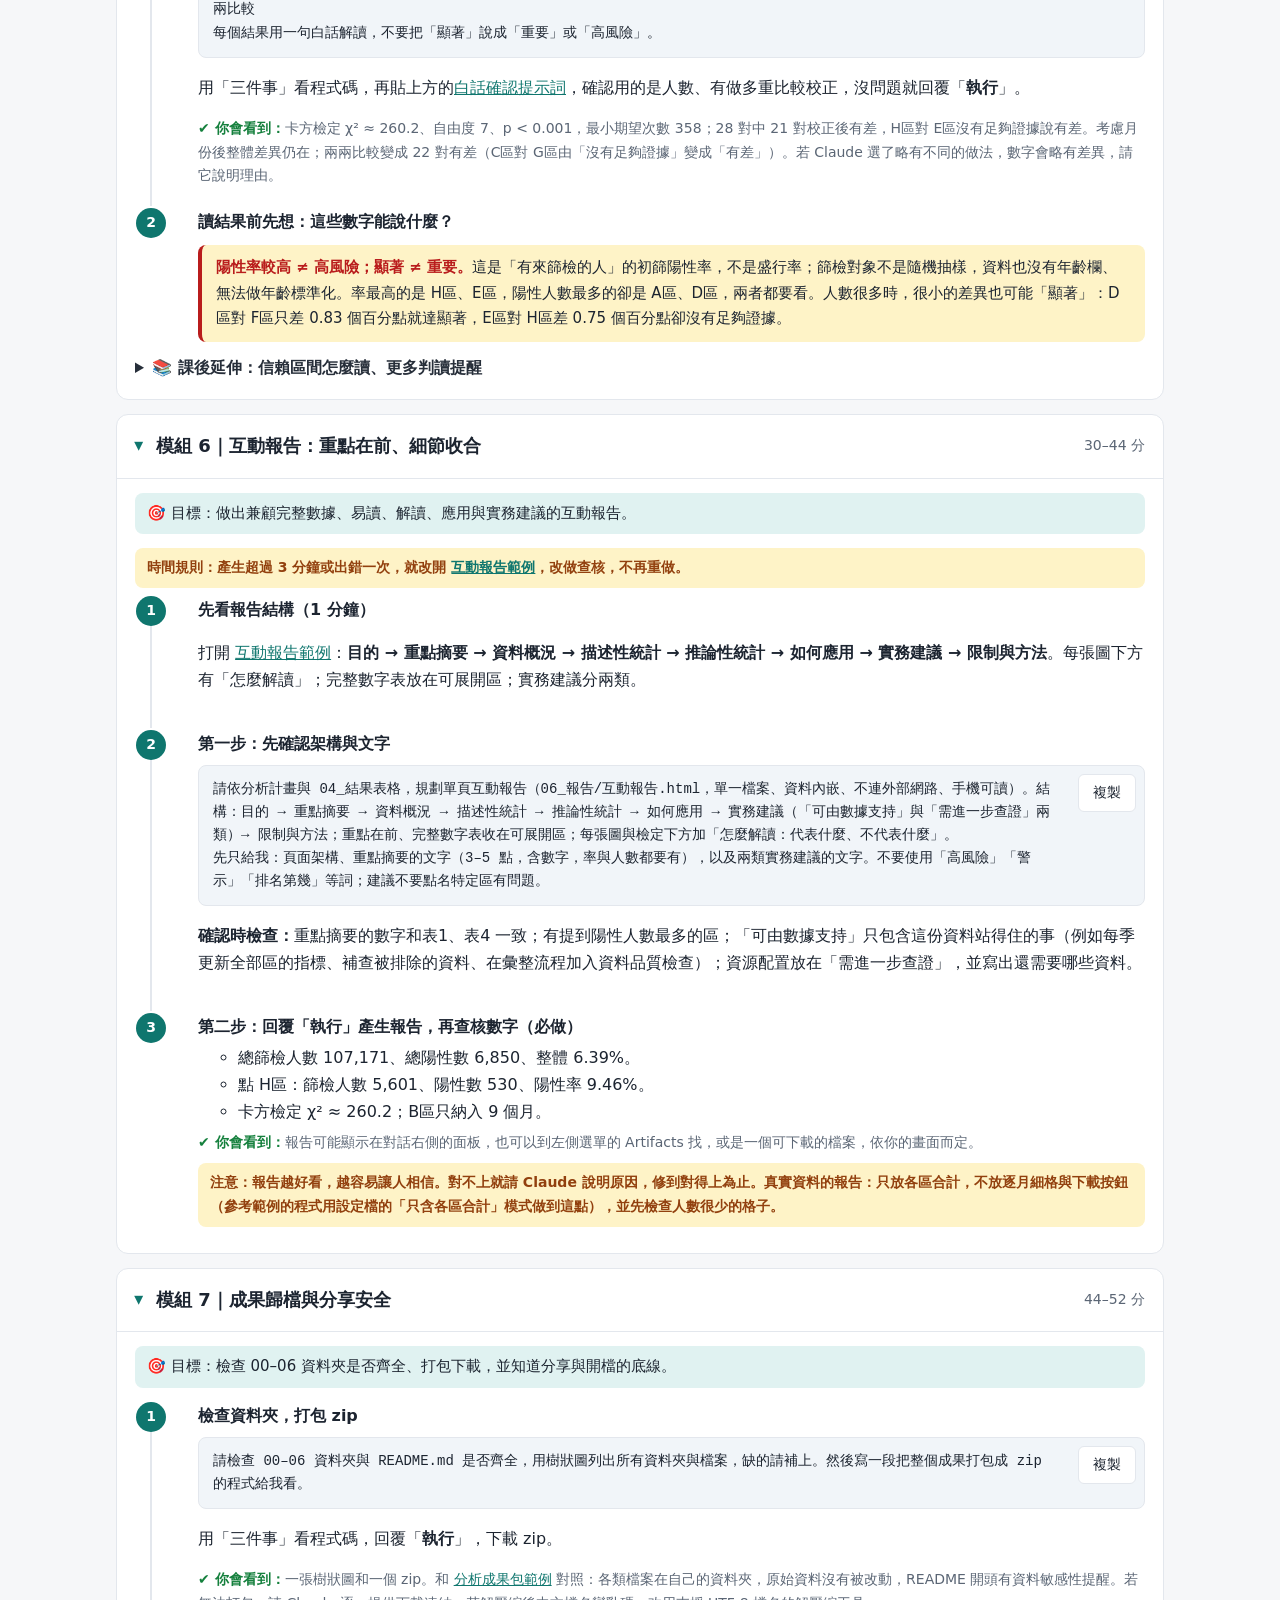
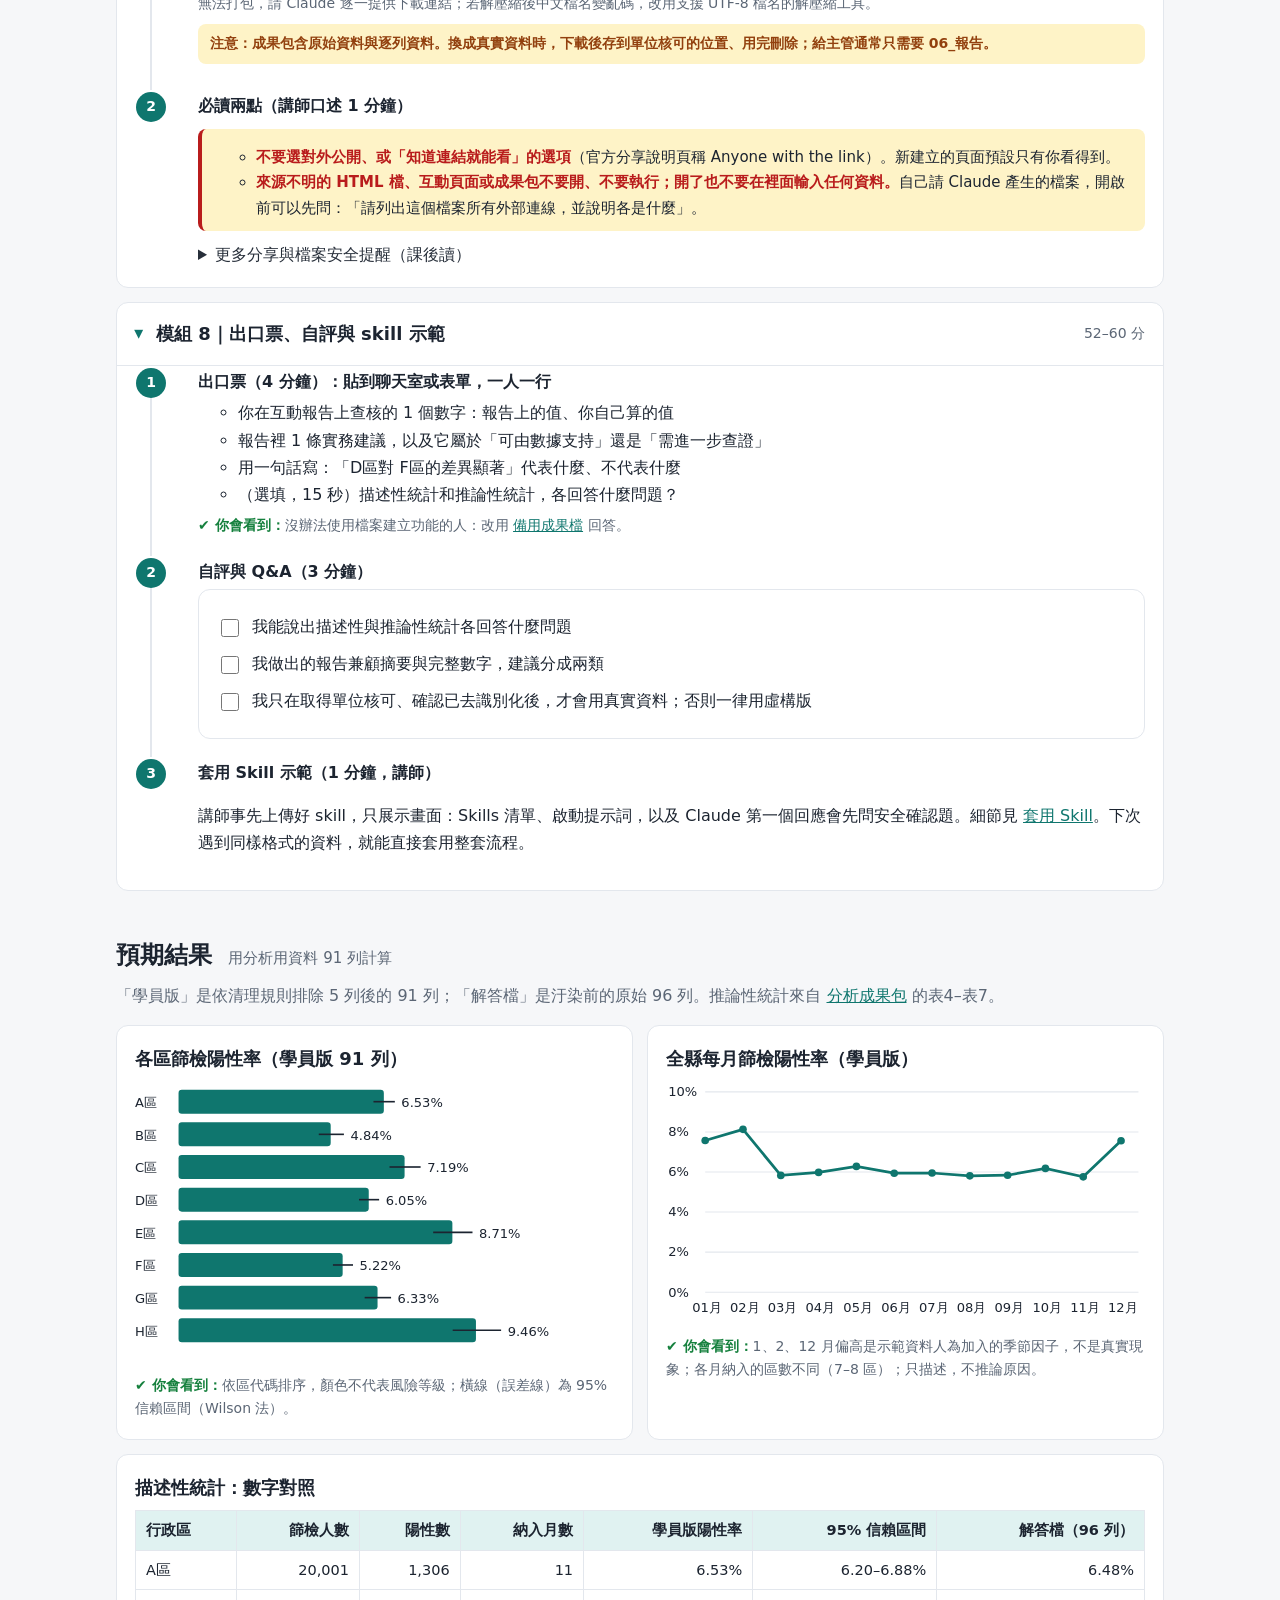
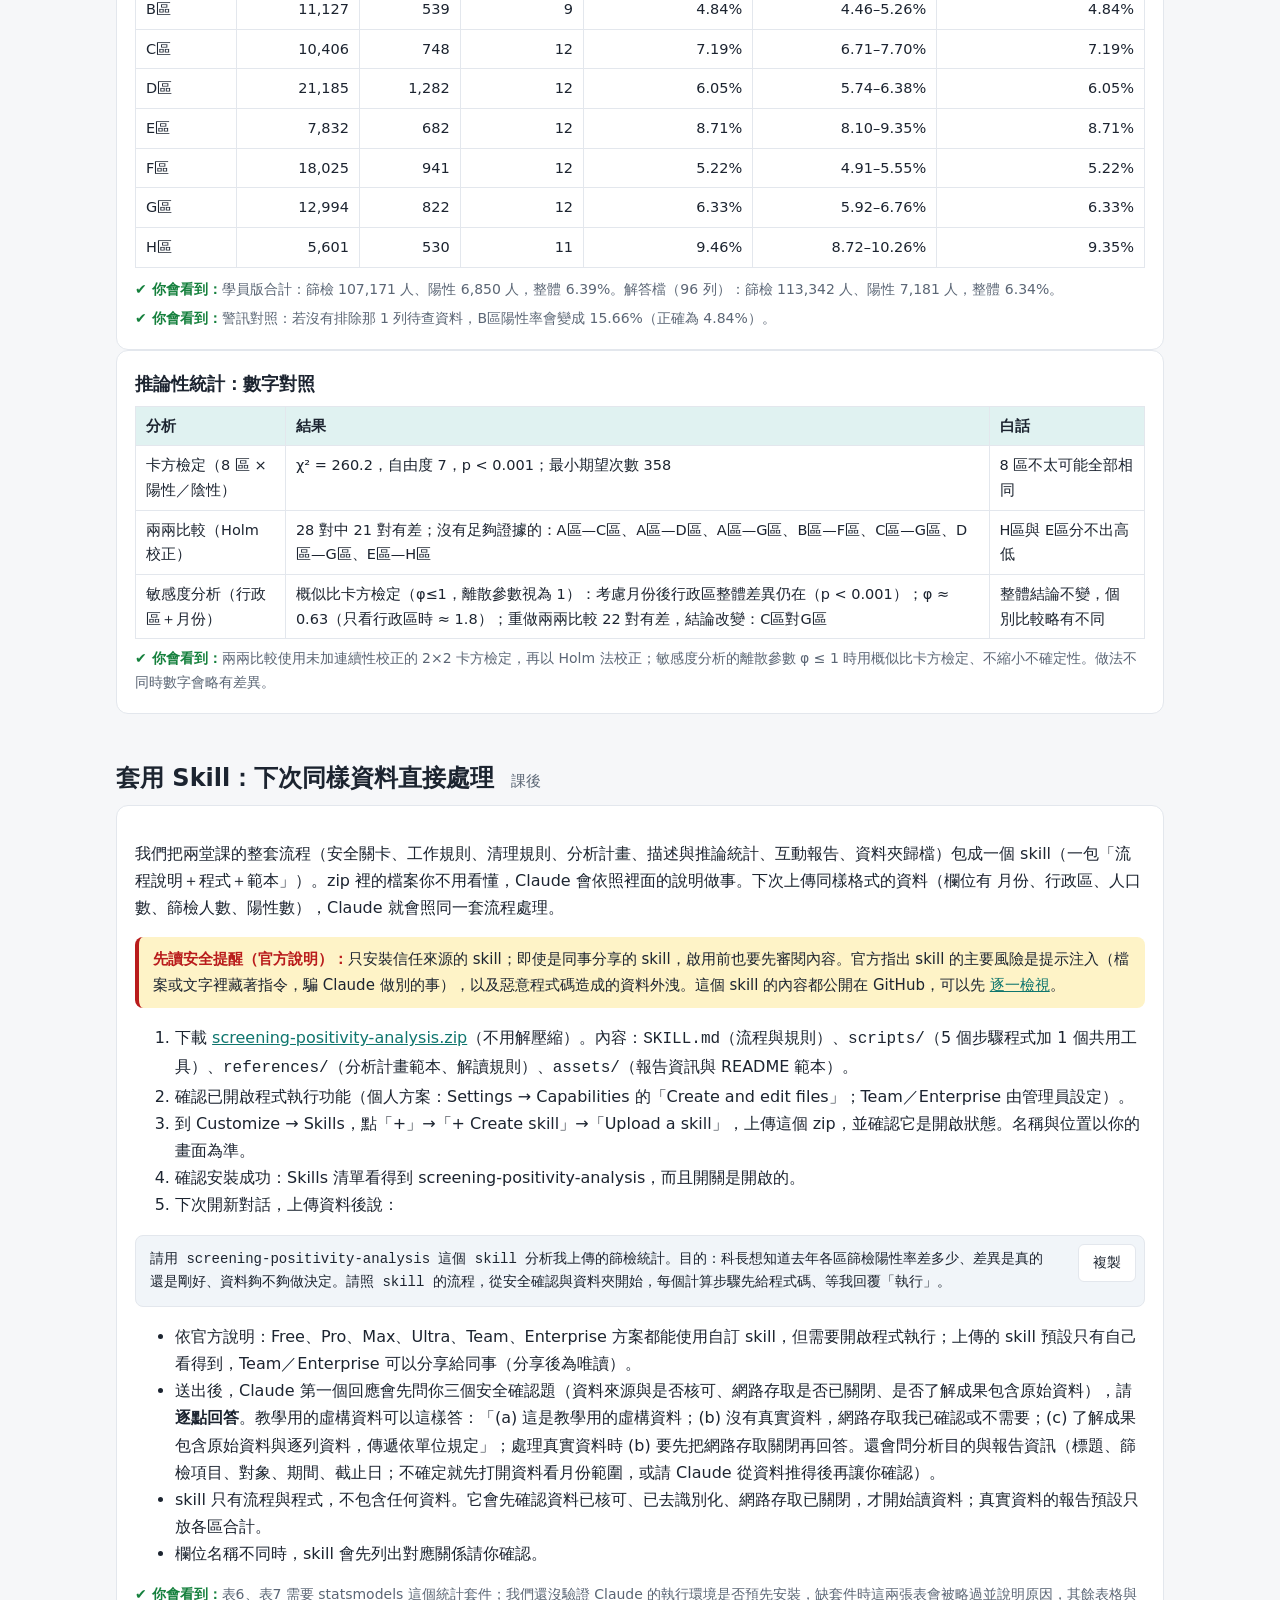
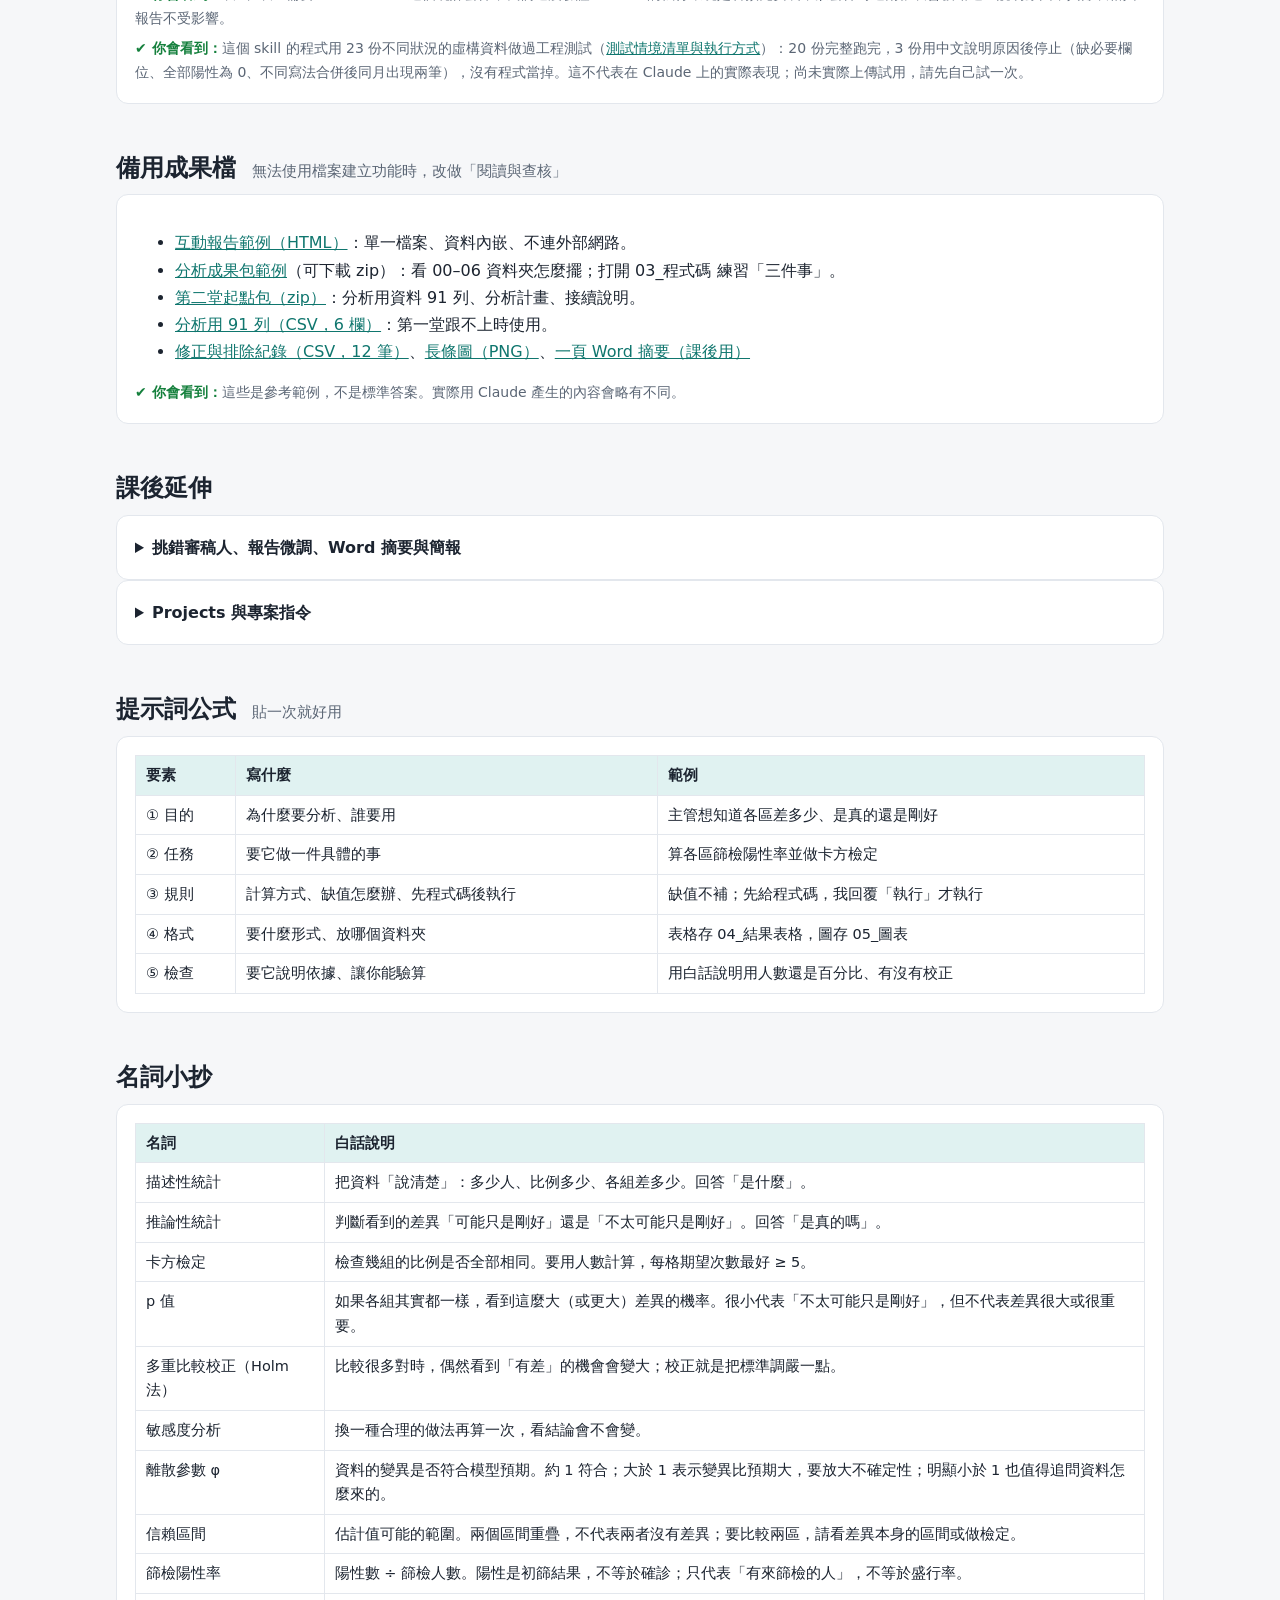
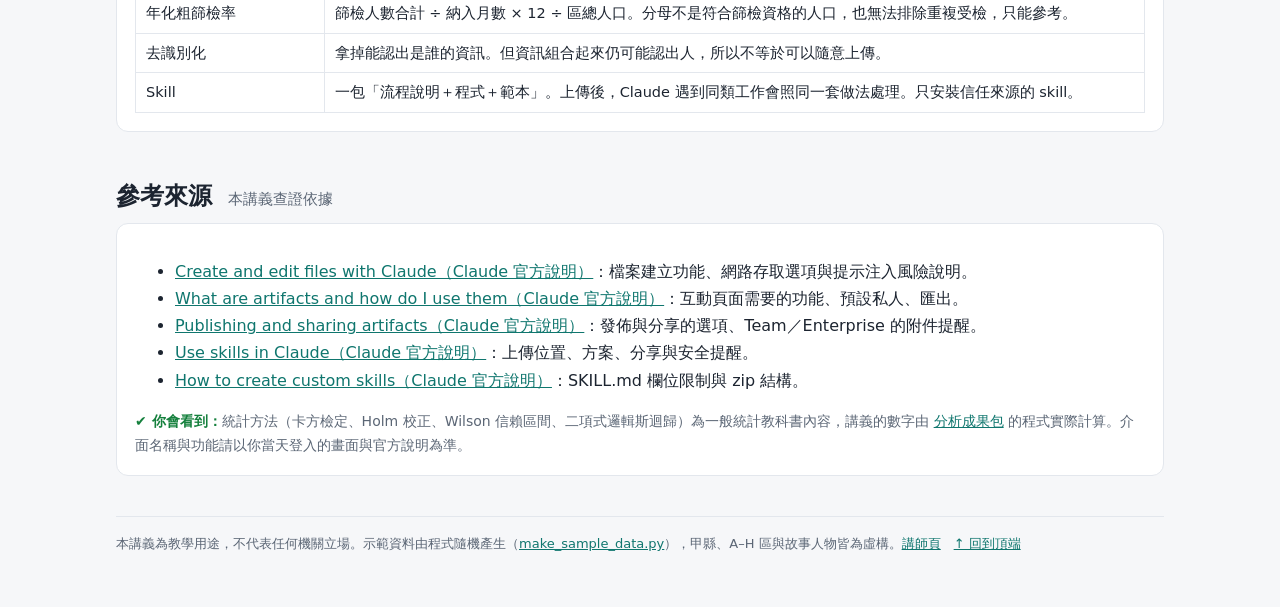
==== commit 90f79a25: "Fix round-8 findings: safe JSON embedding, stronger masking, plain-language reporting, stricter pars" ====
--- a/docs/index.html
+++ b/docs/index.html
@@ -110,7 +110,7 @@
 
 <!-- M1 -->
 <details class="mod" id="m1" open>
-<summary>模組 1｜工作規則＋資料體檢與清理 <span class="time">10–32 分</span></summary>
+<summary>模組 1｜工作規則＋資料體檢與清理 <span class="time">10–34 分</span></summary>
 <div class="mod-body">
 <div class="goal">🎯 目標：一開始就跟 AI 講好目的與規則；用「先看程式碼、再回覆執行」完成體檢與清理，輸出分析用資料 91 列。</div>
 <ol class="steps">
@@ -154,7 +154,7 @@
 
 <!-- M2 -->
 <details class="mod" id="m2" open>
-<summary>模組 2｜請 AI 建議分析計畫，並確認方法正確 <span class="time">32–50 分</span></summary>
+<summary>模組 2｜請 AI 建議分析計畫，並確認方法正確 <span class="time">34–50 分</span></summary>
 <div class="mod-body">
 <div class="goal">🎯 目標：讓 AI 依據目的提出「從描述性到推論性」的分析計畫；你用檢查清單確認方法，再決定要做什麼。</div>
 <ol class="steps">
@@ -201,6 +201,7 @@
 <li>你寫的 1 個分析問題（例如「各區差異是否超過隨機波動？」）</li>
 <li>修正紀錄中的 1 行：原值 → 處理方式 → 原因</li>
 <li>你在模組 2 用來確認方法的 1 個檢查點</li>
+<li>（選填，15 秒）用一句話寫出「看程式碼的三件事」是哪三件</li>
 </ul></li>
 <li><h4>自評與 Q&A（3 分鐘）</h4>
 <div class="card ck">
@@ -221,7 +222,7 @@
 <div class="mod-body">
 <div class="goal">🎯 目標：接上第一堂的進度；先看程式碼再執行描述性統計，並驗算 1 個數字。</div>
 <ol class="steps">
-<li><h4>接續（2 分鐘）</h4>
+<li><h4>接續（同一對話 0–2 分鐘；開新對話約 4 分鐘，從描述性統計的時間扣）</h4>
 <p>在同一個對話繼續、而且檔案都還在的人，直接做下一步。要開新對話的人：上傳第一堂下載的 4 個資料檔（或 <a href="prebuilt/第二堂起點包.zip" download>第二堂起點包</a> 解壓縮後的 4 個資料檔；裡面的「接續說明.md」不用上傳），再貼上：</p>
 <div class="prompt" data-copy>我上傳的是第一堂的【虛構】資料與成果：原始資料、分析用資料、修正與排除紀錄、分析計畫。背景：主管想知道各區篩檢陽性率差多少、差異是真的還是剛好、資料夠不夠做決定。
 請沿用工作規則：
@@ -334,7 +335,7 @@
 
 <!-- M8 -->
 <details class="mod" id="m8" open>
-<summary>模組 8｜第二堂出口票與 Q&A <span class="time">52–60 分</span></summary>
+<summary>模組 8｜出口票、自評與 skill 示範 <span class="time">52–60 分</span></summary>
 <div class="mod-body">
 <ol class="steps">
 <li><h4>出口票（4 分鐘）：貼到聊天室或表單，一人一行</h4>
@@ -342,6 +343,7 @@
 <li>你在互動報告上查核的 1 個數字：報告上的值、你自己算的值</li>
 <li>報告裡 1 條實務建議，以及它屬於「可由數據支持」還是「需進一步查證」</li>
 <li>用一句話寫：「D區對 F區的差異顯著」代表什麼、不代表什麼</li>
+<li>（選填，15 秒）描述性統計和推論性統計，各回答什麼問題？</li>
 </ul>
 <p class="see">沒辦法使用檔案建立功能的人：改用 <a href="#backup">備用成果檔</a> 回答。</p></li>
 <li><h4>自評與 Q&A（3 分鐘）</h4>
@@ -374,7 +376,7 @@
 <p>我們把兩堂課的整套流程（安全關卡、工作規則、清理規則、分析計畫、描述與推論統計、互動報告、資料夾歸檔）包成一個 skill（一包「流程說明＋程式＋範本」）。zip 裡的檔案你不用看懂，Claude 會依照裡面的說明做事。下次上傳同樣格式的資料（欄位有 月份、行政區、人口數、篩檢人數、陽性數），Claude 就會照同一套流程處理。</p>
 <div class="warnbox"><b>先讀安全提醒（官方說明）：</b>只安裝信任來源的 skill；即使是同事分享的 skill，啟用前也要先審閱內容。官方指出 skill 的主要風險是提示注入（檔案或文字裡藏著指令，騙 Claude 做別的事），以及惡意程式碼造成的資料外洩。這個 skill 的內容都公開在 GitHub，可以先 <a href="https://github.com/greengarden0925/Claude-Data-Analysis-Tutorial/tree/main/skill/screening-positivity-analysis">逐一檢視</a>。</div>
 <ol>
-<li>下載 <a href="prebuilt/skill/screening-positivity-analysis.zip" download>screening-positivity-analysis.zip</a>（不用解壓縮）。內容：<code>SKILL.md</code>（流程與規則）、<code>scripts/</code>（5 個步驟程式加 1 個共用工具）、<code>references/</code>（分析計畫範本、解讀規則）、<code>assets/</code>（報告設定與 README 範本）。</li>
+<li>下載 <a href="prebuilt/skill/screening-positivity-analysis.zip" download>screening-positivity-analysis.zip</a>（不用解壓縮）。內容：<code>SKILL.md</code>（流程與規則）、<code>scripts/</code>（5 個步驟程式加 1 個共用工具）、<code>references/</code>（分析計畫範本、解讀規則）、<code>assets/</code>（報告資訊與 README 範本）。</li>
 <li>確認已開啟程式執行功能（個人方案：Settings → Capabilities 的「Create and edit files」；Team／Enterprise 由管理員設定）。</li>
 <li>到 Customize → Skills，點「+」→「+ Create skill」→「Upload a skill」，上傳這個 zip，並確認它是開啟狀態。名稱與位置以你的畫面為準。</li>
 <li>確認安裝成功：Skills 清單看得到 screening-positivity-analysis，而且開關是開啟的。</li>
@@ -383,10 +385,11 @@
 <div class="prompt" data-copy>請用 screening-positivity-analysis 這個 skill 分析我上傳的篩檢統計。目的：科長想知道去年各區篩檢陽性率差多少、差異是真的還是剛好、資料夠不夠做決定。請照 skill 的流程，從安全確認與資料夾開始，每個計算步驟先給程式碼、等我回覆「執行」。</div>
 <ul>
 <li>依官方說明：Free、Pro、Max、Ultra、Team、Enterprise 方案都能使用自訂 skill，但需要開啟程式執行；上傳的 skill 預設只有自己看得到，Team／Enterprise 可以分享給同事（分享後為唯讀）。</li>
-<li>送出後，Claude 第一個回應會先問你三個安全確認題（資料來源與是否核可、網路存取是否已關閉、是否了解成果包含原始資料），請<b>逐點回答</b>；還會問分析目的與報告設定的內容（標題、篩檢項目、對象、期間、截止日）。</li>
+<li>送出後，Claude 第一個回應會先問你三個安全確認題（資料來源與是否核可、網路存取是否已關閉、是否了解成果包含原始資料），請<b>逐點回答</b>。教學用的虛構資料可以這樣答：「(a) 這是教學用的虛構資料；(b) 沒有真實資料，網路存取我已確認或不需要；(c) 了解成果包含原始資料與逐列資料，傳遞依單位規定」；處理真實資料時 (b) 要先把網路存取關閉再回答。還會問分析目的與報告資訊（標題、篩檢項目、對象、期間、截止日；不確定就先打開資料看月份範圍，或請 Claude 從資料推得後再讓你確認）。</li>
 <li>skill 只有流程與程式，不包含任何資料。它會先確認資料已核可、已去識別化、網路存取已關閉，才開始讀資料；真實資料的報告預設只放各區合計。</li>
 <li>欄位名稱不同時，skill 會先列出對應關係請你確認。</li>
 </ul>
+<p class="see">表6、表7 需要 statsmodels 這個統計套件；我們還沒驗證 Claude 的執行環境是否預先安裝，缺套件時這兩張表會被略過並說明原因，其餘表格與報告不受影響。</p>
 <p class="see">這個 skill 的程式用 23 份不同狀況的虛構資料做過工程測試（<a href="https://github.com/greengarden0925/Claude-Data-Analysis-Tutorial/tree/main/skill/tests">測試情境清單與執行方式</a>）：20 份完整跑完，3 份用中文說明原因後停止（缺必要欄位、全部陽性為 0、不同寫法合併後同月出現兩筆），沒有程式當掉。這不代表在 Claude 上的實際表現；尚未實際上傳試用，請先自己試一次。</p>
 </div>
 
@@ -466,8 +469,8 @@
   mods.forEach(function(m){var a=document.createElement("a");a.href="#"+m[0];a.style.flex=m[2];
    a.innerHTML="<b>"+m[1]+"</b><span>"+t+"–"+(t+m[2])+" 分</span>";t+=m[2];tl.appendChild(a);
    a.addEventListener("click",function(){var d=document.getElementById(m[0]);if(d)d.open=true;});});}
- timeline("#tl1",[["m0","0 故事與目的",10],["m1","1 規則＋清理",22],["m2","2 分析計畫",18],["m3","3 收尾",10]]);
- timeline("#tl2",[["m4","4 接續＋描述",16],["m5","5 推論",14],["m6","6 互動報告",14],["m7","7 歸檔",8],["m8","8 出口票",8]]);
+ timeline("#tl1",[["m0","0 故事與目的",10],["m1","1 規則＋清理",24],["m2","2 分析計畫",16],["m3","3 收尾",10]]);
+ timeline("#tl2",[["m4","4 接續＋描述",16],["m5","5 推論",14],["m6","6 互動報告",14],["m7","7 歸檔",8],["m8","8 出口票與示範",8]]);
  /* 複製按鈕 */
  document.querySelectorAll(".prompt[data-copy]").forEach(function(p){
   var txt=p.textContent.trim();var b=document.createElement("button");b.className="copy";b.textContent="複製";b.type="button";
